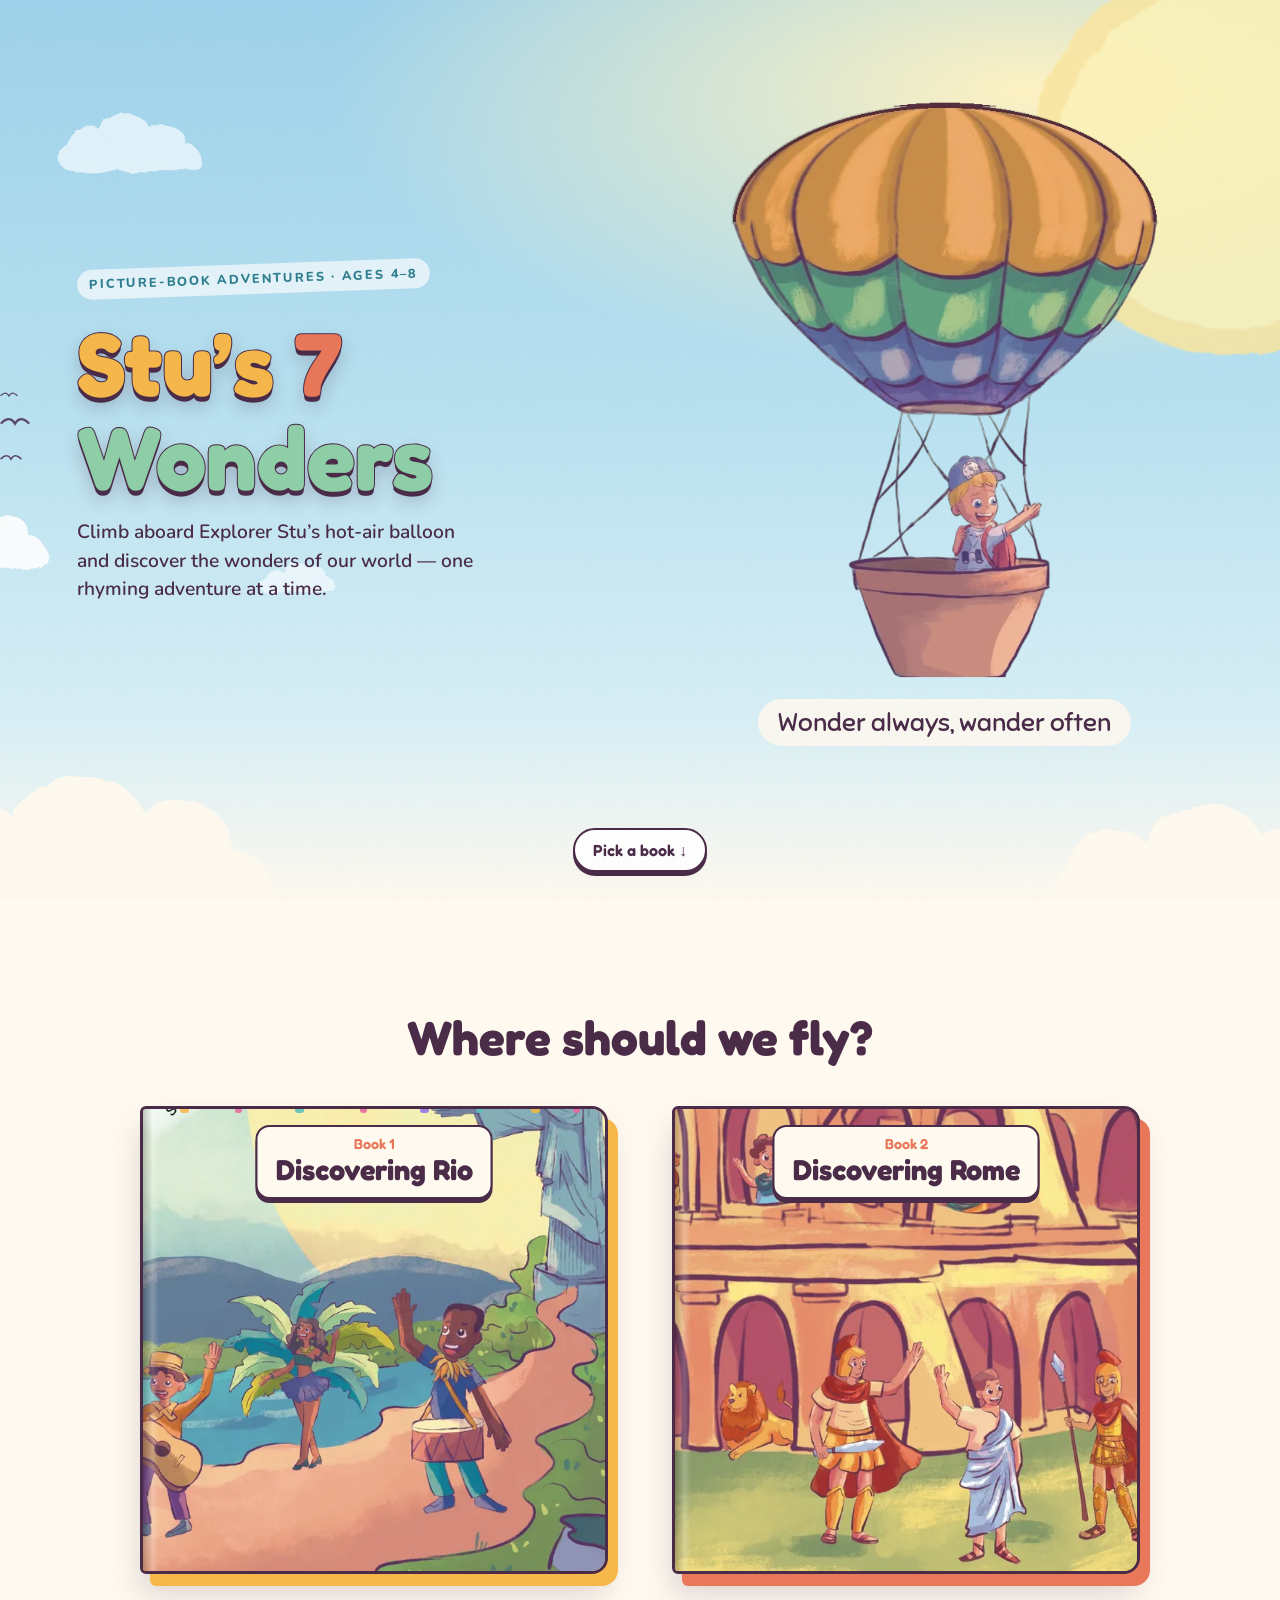
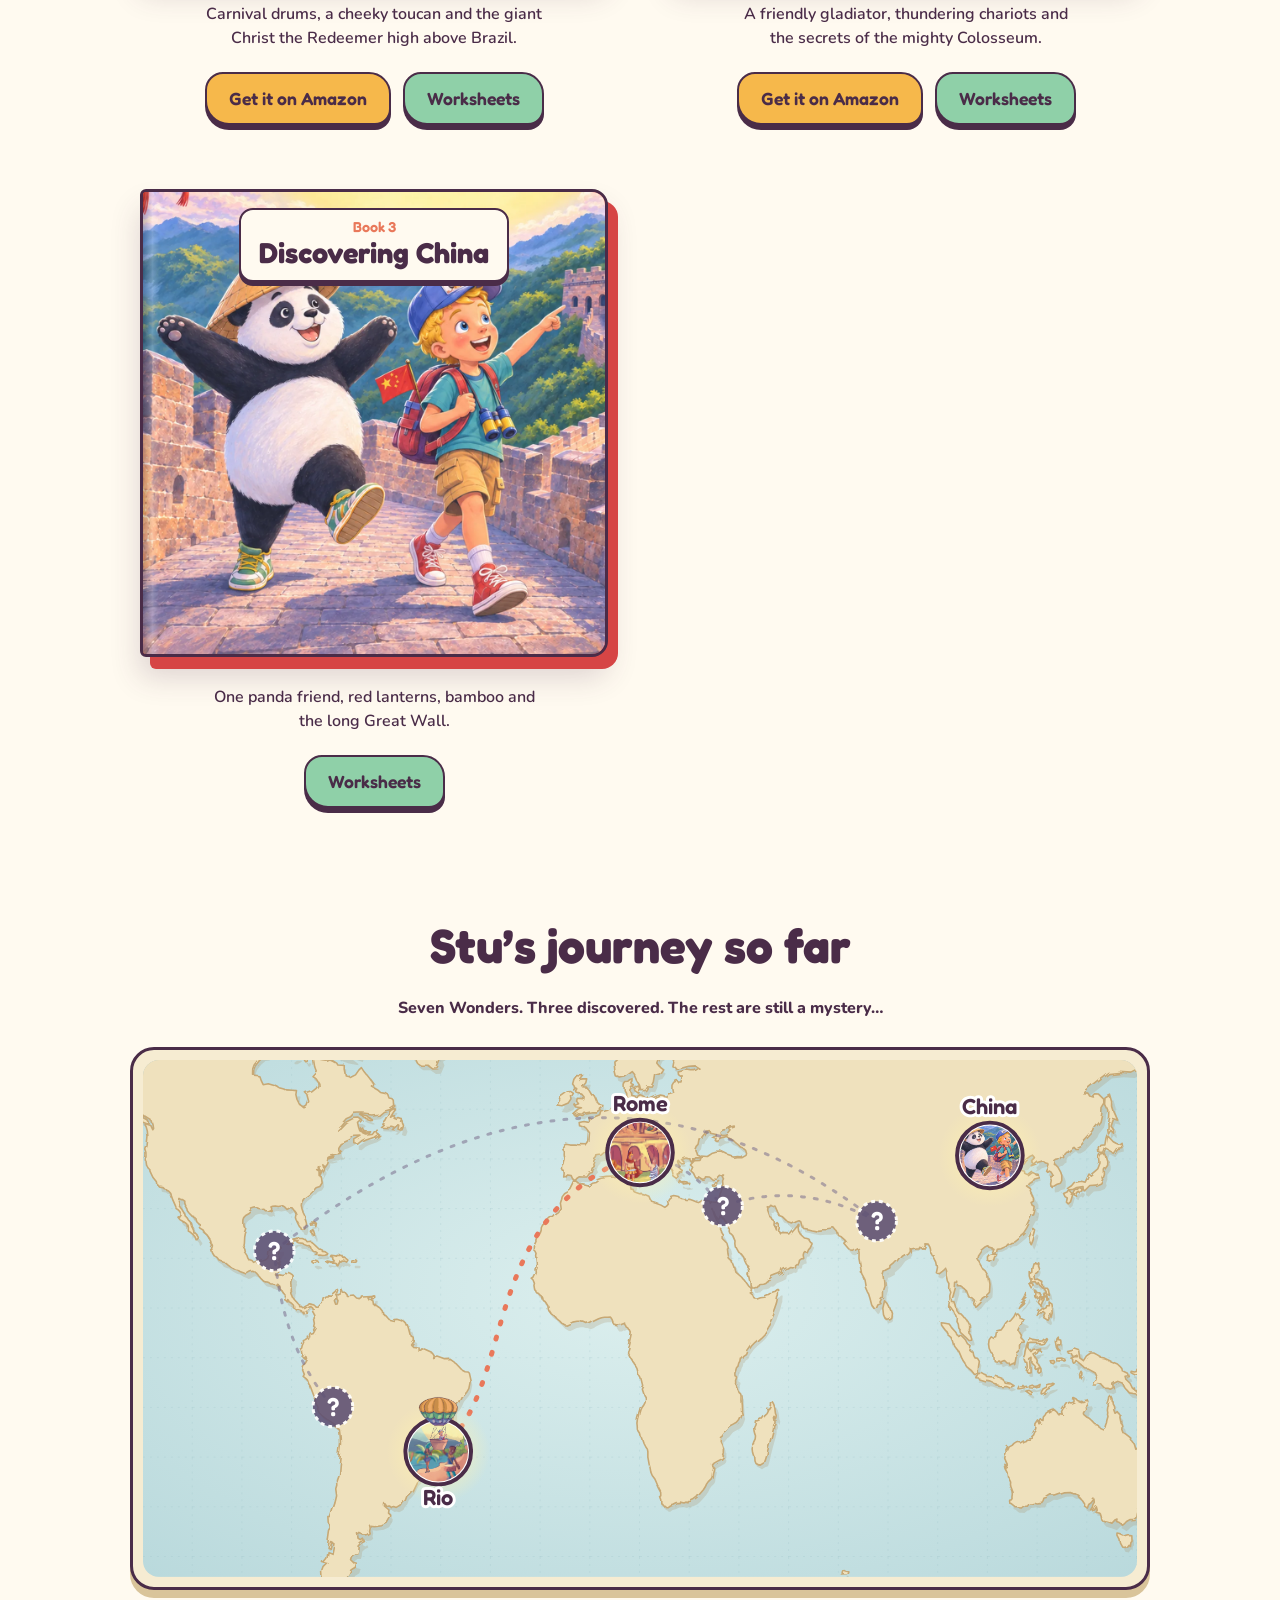
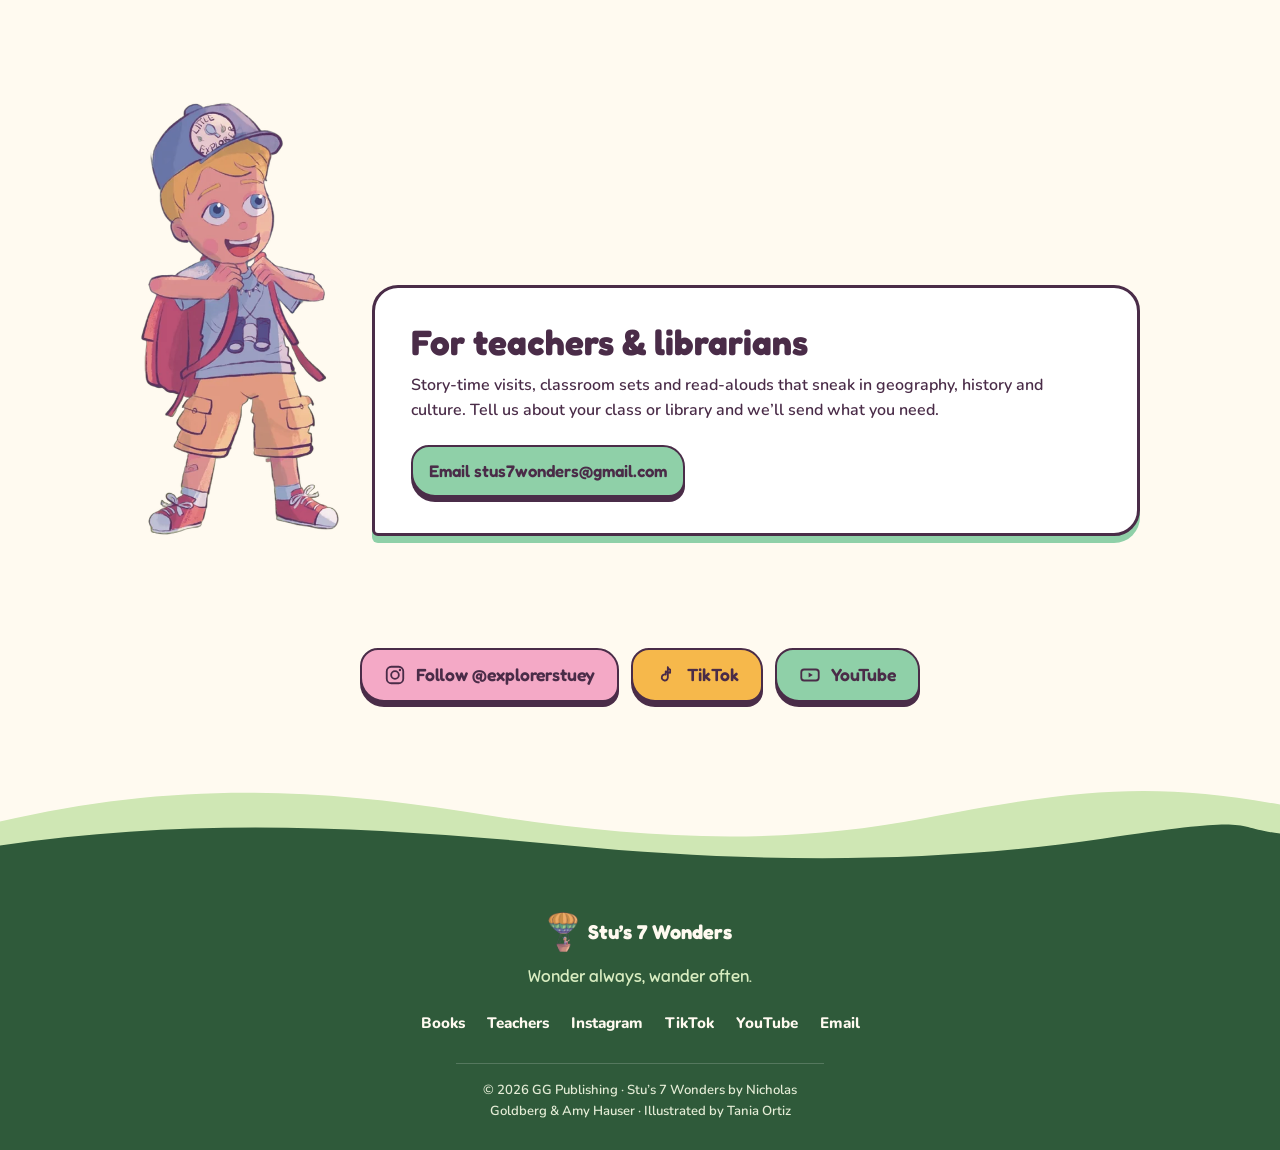
==== index.html @ 8ded0e40 "Repair the hero balloon's misregistered canopy ribs. The orange gores below a horizontal cut were sq" ====
<!doctype html>
<html lang="en">
<head>
<meta charset="utf-8">
<meta name="viewport" content="width=device-width,initial-scale=1,viewport-fit=cover">
<title>Stu’s 7 Wonders | Children’s Picture Books About the World’s Wonders (Ages 4–8)</title>
<meta name="description" content="Rhyming picture books about the Seven Wonders of the World for kids ages 4–8. Fly with Explorer Stu to Rio’s Christ the Redeemer, Rome’s Colosseum and China’s Great Wall. Great for read-alouds, classrooms and libraries.">
<link rel="canonical" href="https://clawnick1295.github.io/stus-7-wonders/">
<meta name="robots" content="index,follow,max-image-preview:large">
<meta name="author" content="Nicholas Goldberg">
<meta name="theme-color" content="#bfe3f2">
<meta property="og:type" content="website">
<meta property="og:site_name" content="Stu’s 7 Wonders">
<meta property="og:url" content="https://clawnick1295.github.io/stus-7-wonders/">
<meta property="og:title" content="Stu’s 7 Wonders — Picture books about the world’s wonders, ages 4–8">
<meta property="og:description" content="Fly with Explorer Stu to Rio, Rome and China in rhyming, painterly picture books for curious kids ages 4–8.">
<meta property="og:image" content="https://clawnick1295.github.io/stus-7-wonders/assets/og-image.jpg">
<meta property="og:image:width" content="1200"><meta property="og:image:height" content="630">
<meta property="og:image:alt" content="Explorer Stu in his hot-air balloon beside art from Discovering Rio, Discovering Rome and Discovering China">
<meta property="og:locale" content="en_US">
<meta name="twitter:card" content="summary_large_image">
<meta name="twitter:title" content="Stu’s 7 Wonders — Picture books about the world’s wonders">
<meta name="twitter:description" content="Rhyming picture-book adventures to the Seven Wonders for ages 4–8.">
<meta name="twitter:image" content="https://clawnick1295.github.io/stus-7-wonders/assets/og-image.jpg">
<meta name="twitter:image:alt" content="Explorer Stu in his hot-air balloon beside art from the Rio and Rome books">
<link rel="icon" href="favicon.ico" sizes="any">
<link rel="icon" type="image/png" sizes="32x32" href="favicon-32.png">
<link rel="apple-touch-icon" href="apple-touch-icon.png">
<link rel="manifest" href="site.webmanifest">
<link rel="preload" as="image" href="assets/balloon.png" fetchpriority="high">
<script type="application/ld+json">{"@context": "https://schema.org", "@graph": [{"@type": "WebSite", "@id": "https://clawnick1295.github.io/stus-7-wonders/#website", "url": "https://clawnick1295.github.io/stus-7-wonders/", "name": "Stu's 7 Wonders", "publisher": {"@id": "https://clawnick1295.github.io/stus-7-wonders/#gg-publishing"}, "inLanguage": "en"}, {"@type": "Person", "@id": "https://clawnick1295.github.io/stus-7-wonders/#nicholas-goldberg", "name": "Nicholas Goldberg", "url": "https://clawnick1295.github.io/stus-7-wonders/", "sameAs": ["https://www.instagram.com/explorerstuey/", "https://www.tiktok.com/@explorerstuey", "https://www.youtube.com/@explorerstuey"]}, {"@type": "Organization", "@id": "https://clawnick1295.github.io/stus-7-wonders/#gg-publishing", "name": "GG Publishing", "url": "https://clawnick1295.github.io/stus-7-wonders/", "logo": "https://clawnick1295.github.io/stus-7-wonders/icon-512.png", "email": "stus7wonders@gmail.com", "founder": {"@id": "https://clawnick1295.github.io/stus-7-wonders/#nicholas-goldberg"}, "sameAs": ["https://www.instagram.com/explorerstuey/", "https://www.tiktok.com/@explorerstuey", "https://www.youtube.com/@explorerstuey"]}, {"@type": "BookSeries", "@id": "https://clawnick1295.github.io/stus-7-wonders/#series", "name": "Stu's 7 Wonders", "author": {"@id": "https://clawnick1295.github.io/stus-7-wonders/#nicholas-goldberg"}}, {"@type": "Book", "@id": "https://clawnick1295.github.io/stus-7-wonders/#book-1", "name": "Stu's 7 Wonders: Discovering Rio", "isbn": "9798321642009", "identifier": [{"@type": "PropertyValue", "propertyID": "ASIN", "value": "B0CZY2JQ9W"}], "author": [{"@id": "https://clawnick1295.github.io/stus-7-wonders/#nicholas-goldberg"}, {"@type": "Person", "name": "Amy Hauser"}], "illustrator": {"@type": "Person", "name": "Tania Ortiz"}, "publisher": {"@id": "https://clawnick1295.github.io/stus-7-wonders/#gg-publishing"}, "bookFormat": "https://schema.org/Paperback", "numberOfPages": 30, "inLanguage": "en", "datePublished": "2024-04-03", "typicalAgeRange": "4-8", "genre": "Children's picture book", "isPartOf": {"@id": "https://clawnick1295.github.io/stus-7-wonders/#series"}, "position": 1, "about": "Christ the Redeemer, Rio de Janeiro, Brazil", "image": "https://clawnick1295.github.io/stus-7-wonders/assets/rio-art.webp", "description": "A rhyming picture book: Explorer Stu flies his hot-air balloon to Rio de Janeiro, joins Carnival and meets Christ the Redeemer with a friendly toucan.", "url": "https://www.amazon.com/dp/B0CZY2JQ9W", "offers": {"@type": "Offer", "url": "https://www.amazon.com/dp/B0CZY2JQ9W", "availability": "https://schema.org/InStock", "priceCurrency": "USD", "price": "11.99", "seller": {"@type": "Organization", "name": "Amazon.com"}}}, {"@type": "Book", "@id": "https://clawnick1295.github.io/stus-7-wonders/#book-2", "name": "Stu's 7 Wonders: Discovering Rome", "isbn": "9798313687445", "identifier": [{"@type": "PropertyValue", "propertyID": "ASIN", "value": "B0F18L943T"}], "author": [{"@id": "https://clawnick1295.github.io/stus-7-wonders/#nicholas-goldberg"}, {"@type": "Person", "name": "Amy Hauser"}], "illustrator": {"@type": "Person", "name": "Tania Ortiz"}, "publisher": {"@id": "https://clawnick1295.github.io/stus-7-wonders/#gg-publishing"}, "bookFormat": "https://schema.org/Paperback", "numberOfPages": 30, "inLanguage": "en", "datePublished": "2025-03-11", "typicalAgeRange": "4-8", "genre": "Children's picture book", "isPartOf": {"@id": "https://clawnick1295.github.io/stus-7-wonders/#series"}, "position": 2, "about": "The Colosseum, Rome, Italy", "image": "https://clawnick1295.github.io/stus-7-wonders/assets/rome-art.webp", "description": "A rhyming picture book: Explorer Stu lands in Rome, where a friendly gladiator shares the secrets of the Colosseum.", "url": "https://www.amazon.com/dp/B0F18L943T", "offers": {"@type": "Offer", "url": "https://www.amazon.com/dp/B0F18L943T", "availability": "https://schema.org/InStock", "priceCurrency": "USD", "price": "11.99", "seller": {"@type": "Organization", "name": "Amazon.com"}}}]}</script>
<link rel="preload" as="font" type="font/woff2" href="fonts/Fredoka.woff2" crossorigin>
<link rel="preload" as="font" type="font/woff2" href="fonts/Nunito.woff2" crossorigin>
<link rel="stylesheet" href="style.css">
<script>document.documentElement.classList.add("js")</script>
</head>
<body>
<svg width="0" height="0" style="position:absolute" aria-hidden="true">
  <filter id="paint"><feTurbulence type="fractalNoise" baseFrequency=".035" numOctaves="3" seed="4"/><feDisplacementMap in="SourceGraphic" scale="9"/></filter>
  <filter id="grain"><feTurbulence type="fractalNoise" baseFrequency=".9" numOctaves="2"/><feColorMatrix values="0 0 0 0 .3  0 0 0 0 .2  0 0 0 0 .3  0 0 0 .07 0"/></filter>
  <symbol id="cloud" viewBox="0 0 220 100"><path d="M30 80c-22 0-30-26-10-36 2-22 30-30 44-16 10-26 52-30 64-4 18-12 46-2 46 20 22 2 30 36 0 36z"/></symbol>
  <symbol id="bird" viewBox="0 0 40 20"><path d="M2 12C10 4 16 6 20 13 24 6 30 4 38 12" fill="none" stroke="currentColor" stroke-width="3" stroke-linecap="round"/></symbol>
</svg>

<header class="sky" id="top">
  <div class="sun" aria-hidden="true"></div>
  <div class="clouds far" data-depth=".15" aria-hidden="true">
    <svg class="c c1"><use href="#cloud"/></svg><svg class="c c2"><use href="#cloud"/></svg><svg class="c c3"><use href="#cloud"/></svg>
  </div>
  <div class="clouds mid" data-depth=".35" aria-hidden="true">
    <svg class="c c4"><use href="#cloud"/></svg><svg class="c c5"><use href="#cloud"/></svg>
  </div>
  <div class="birds" aria-hidden="true">
    <svg class="bird b1"><use href="#bird"/></svg><svg class="bird b2"><use href="#bird"/></svg><svg class="bird b3"><use href="#bird"/></svg>
  </div>

  <div class="hero-copy">
    <p class="kicker">Picture-book adventures · ages 4–8</p>
    <h1><span class="w">Stu’s</span> <span class="w">7</span> <span class="w">Wonders</span></h1>
    <p class="sub">Climb aboard Explorer Stu’s hot-air balloon and discover the wonders of our world — one rhyming adventure at a time.</p>
  </div>

  <div class="balloon-wrap" data-depth="-.25">
    <div class="balloon-drift">
      <div class="balloon" id="balloon">
        <img src="assets/balloon.png" width="569" height="761" fetchpriority="high" decoding="sync" alt="Explorer Stu waving from his hot-air balloon basket">
      </div>
    </div>
    <p class="motto">Wonder always, wander often</p>
  </div>

  <div class="clouds near" data-depth=".6" aria-hidden="true">
    <svg class="c c6"><use href="#cloud"/></svg><svg class="c c7"><use href="#cloud"/></svg>
  </div>
  <a class="scroll-cue" href="#books">Pick a book <span>↓</span></a>
</header>

<main>
  <section id="books" class="books">
    <h2 class="pop">Where should we fly?</h2>
    <div class="book-grid">
      <article class="book pop" style="--tint:#f6b84b">
        <div class="cover tilt">
          <img src="assets/rio-art.webp" width="900" height="650" loading="lazy" alt="Stu's friends dancing at Carnival beneath Christ the Redeemer in Rio">
          <div class="spine"></div>
          <h3 class="title-card"><small>Book 1</small><b>Discovering Rio</b></h3>
          <div class="confetti" aria-hidden="true"><i></i><i></i><i></i><i></i><i></i><i></i><i></i><i></i></div>
        </div>
        <p>Carnival drums, a cheeky toucan and the giant Christ the Redeemer high above Brazil.</p>
        <div class="btn-row"><a class="btn" aria-label="Get Discovering Rio on Amazon" href="https://www.amazon.com/dp/B0CZY2JQ9W" target="_blank" rel="noopener">Get it on Amazon</a><a class="btn alt" href="worksheets/rio/" aria-label="Free interactive Rio worksheets">Worksheets</a></div>
      </article>
      <article class="book pop" style="--tint:#e9785a">
        <div class="cover tilt">
          <img src="assets/rome-art.webp" width="900" height="675" loading="lazy" alt="Gladiators and Stu at the Colosseum in Rome">
          <div class="spine"></div>
          <h3 class="title-card"><small>Book 2</small><b>Discovering Rome</b></h3>
        </div>
        <p>A friendly gladiator, thundering chariots and the secrets of the mighty Colosseum.</p>
        <div class="btn-row"><a class="btn" aria-label="Get Discovering Rome on Amazon" href="https://www.amazon.com/dp/B0F18L943T" target="_blank" rel="noopener">Get it on Amazon</a><a class="btn alt" href="worksheets/rome/" aria-label="Free interactive Rome worksheets">Worksheets</a></div>
      </article>
    
      <article class="book pop" style="--tint:#d64545">
        <div class="cover tilt">
          <img class="china-face" src="assets/china-cover.webp" width="900" height="900" alt="Stu and one panda on the Great Wall of China">
          <div class="spine"></div>
          <h3 class="title-card"><small>Book 3</small><b>Discovering China</b></h3>
        </div>
        <p>One panda friend, red lanterns, bamboo and the long Great Wall.</p>
        <div class="btn-row"><a class="btn alt" href="worksheets/china/" aria-label="Free interactive China worksheets">Worksheets</a></div>
      </article>
</div>
  </section>

  <section class="journey" id="journey">
    <h2 class="pop">Stu’s journey so far</h2>
    <p class="lede pop">Seven Wonders. Three discovered. The rest are still a mystery…</p>
    <div class="map pop">
      <svg viewBox="0 0 1000 520" id="mapsvg" role="img" aria-label="World map: Rio, Rome and China, the Great Wall in northern China, with more Wonders still to come">
        <defs>
          <radialGradient id="glow"><stop offset="0" stop-color="#fff2b0"/><stop offset="1" stop-color="#fff2b0" stop-opacity="0"/></radialGradient>
          <radialGradient id="sea" cx="50%" cy="45%" r="75%"><stop offset="0" stop-color="#dcefee"/><stop offset="1" stop-color="#b9d9dc"/></radialGradient>
          <clipPath id="pinclip"><circle r="30"/></clipPath>
          <pattern id="grat" width="50" height="50" patternUnits="userSpaceOnUse"><path d="M50 0V50M0 50H50" fill="none" stroke="#9cc3c6" stroke-width=".8" stroke-dasharray="2 5"/></pattern>
        </defs>
        <rect width="1000" height="520" fill="url(#sea)"/><rect width="1000" height="520" fill="url(#grat)" opacity=".7"/>
        <path class="land-shadow" d="M237.9 659.5L236.9 661.8L235.8 663.9L228.2 663.3L220.0 663.6L215.5 662.0L215.5 661.8L213.5 660.5L221.7 660.7L229.5 661.1L232.2 659.2L234.1 657.6L237.9 659.5ZM-124.4 657.0L-131.4 657.6L-136.1 655.9L-138.3 654.3L-138.4 654.0L-140.8 652.8L-140.8 652.8L-138.6 651.0L-131.8 651.8L-128.2 653.2L-125.4 654.9L-124.4 657.0ZM290.3 650.2L294.8 652.2L296.4 655.0L296.8 657.0L297.0 659.4L291.3 660.9L285.4 662.0L278.6 663.1L271.0 664.0L262.4 663.8L257.6 662.2L258.2 660.3L266.0 659.0L269.1 657.5L271.4 655.5L273.0 653.8L275.2 652.1L277.6 650.2L277.6 650.2L279.4 650.2L284.9 649.2L290.3 650.2ZM13.8 629.1L18.5 629.8L22.8 629.0L20.8 630.7L17.3 631.8L12.3 631.5L8.6 629.8L8.6 629.8L9.4 628.3L13.8 629.1ZM-2.0 629.0L3.5 630.8L1.4 630.7L-3.3 630.2L-8.3 628.9L-8.3 628.9L-5.7 627.9L-2.0 629.0ZM94.6 621.8L98.6 622.5L102.6 621.9L104.7 624.6L101.9 624.2L97.5 624.4L93.0 624.2L88.1 624.5L84.4 623.6L82.4 621.7L82.4 621.7L84.7 620.8L89.3 621.5L94.6 621.8ZM205.6 617.3L206.1 619.4L205.4 621.2L204.4 622.9L200.1 623.6L196.1 624.5L191.3 624.4L193.1 622.6L188.8 623.2L184.8 623.8L182.0 622.5L181.8 620.6L185.8 618.8L185.8 618.8L188.3 618.2L192.5 618.4L193.5 616.0L193.7 614.3L193.7 610.6L195.7 608.4L199.1 607.7L201.0 609.4L201.9 611.1L203.4 613.2L204.6 615.2L205.6 617.3ZM241.4 585.7L239.8 586.7L237.1 586.0L234.1 586.4L231.6 587.5L229.0 588.7L227.2 590.1L226.7 591.9L226.9 593.6L228.7 595.2L226.2 596.3L222.7 596.6L220.7 598.2L218.6 599.6L216.3 601.6L215.8 603.4L217.0 605.3L219.0 606.7L222.0 607.8L224.7 609.3L226.2 611.1L227.0 612.8L228.1 614.6L229.8 616.2L230.9 617.9L231.4 622.2L232.4 623.9L232.7 625.7L233.9 627.6L233.4 630.0L231.4 631.9L229.2 633.5L224.4 634.1L222.7 635.7L220.5 637.3L215.1 639.0L210.2 639.7L205.6 640.7L200.7 641.7L197.8 643.7L192.0 643.8L185.6 643.7L179.8 644.0L173.7 644.0L174.8 645.8L180.4 646.7L184.4 647.9L186.7 649.6L182.6 651.0L176.4 650.6L171.2 651.8L171.0 653.7L170.8 655.5L175.1 657.0L175.9 658.8L180.5 660.5L188.2 661.2L194.8 662.5L200.0 663.9L206.6 665.4L215.6 666.1L224.5 667.4L230.7 668.8L237.5 670.3L241.0 672.5L242.8 674.2L247.2 672.6L253.2 671.2L259.6 669.8L267.1 668.6L273.6 667.3L282.6 667.2L291.5 667.9L298.9 669.0L301.2 667.0L306.3 665.6L315.5 665.5L322.7 664.5L329.5 663.5L337.1 662.9L345.1 662.0L350.7 660.9L348.2 659.2L346.6 657.6L346.6 655.9L339.5 656.0L332.1 656.8L324.9 656.8L323.9 655.0L324.4 651.6L326.1 650.6L331.3 649.5L337.4 648.4L341.8 647.0L346.2 645.7L349.5 643.8L354.5 643.0L359.4 642.4L361.9 642.0L367.5 641.8L372.9 641.2L377.4 640.3L381.8 639.2L385.8 638.1L390.8 636.7L394.0 635.1L397.4 633.7L398.5 631.9L394.7 630.8L396.0 628.9L398.4 627.5L402.1 626.6L406.1 625.5L409.8 624.0L412.7 622.2L414.5 620.0L417.1 618.7L421.5 619.0L423.2 620.6L427.6 620.7L427.7 619.0L429.6 617.2L433.5 617.6L434.4 619.4L438.8 619.6L443.5 618.8L448.0 618.3L452.1 618.6L453.7 620.5L457.7 618.9L461.4 618.1L465.5 617.5L469.6 616.8L473.3 615.7L477.4 615.0L480.5 614.0L482.7 612.4L485.4 613.5L489.2 612.9L491.8 615.1L493.9 616.7L498.0 615.8L499.7 614.0L503.4 612.7L508.1 613.0L509.6 614.7L512.5 613.0L516.5 612.5L520.7 612.3L524.6 612.4L528.6 612.9L532.6 613.2L534.3 614.7L536.6 616.1L540.6 615.3L544.9 615.1L549.0 615.1L553.1 615.0L556.7 614.4L560.5 613.8L563.8 612.5L567.2 611.7L570.9 611.3L573.7 610.0L575.6 607.5L577.7 605.9L581.5 606.6L582.9 608.3L586.0 609.4L589.8 609.0L592.4 610.6L595.1 611.8L598.8 610.7L600.1 608.7L603.4 607.9L607.1 606.4L610.7 605.7L615.0 604.8L617.8 603.8L620.8 602.7L623.6 601.7L627.1 602.3L630.3 600.6L632.7 599.4L636.1 599.4L639.1 598.4L639.8 596.7L642.9 595.4L645.9 594.5L649.5 593.8L652.8 593.4L656.1 593.7L659.5 594.2L662.4 595.4L662.7 597.4L666.0 599.0L668.2 600.3L672.5 600.8L674.9 602.1L677.9 603.4L681.4 603.6L684.3 602.7L687.5 600.8L690.9 601.8L694.4 602.4L697.9 602.9L701.4 603.3L705.1 603.3L708.0 608.1L707.9 609.3L707.5 611.4L704.0 612.5L701.1 614.3L701.6 616.1L705.7 616.0L705.2 617.8L703.3 619.6L701.6 621.5L704.4 622.9L708.6 623.4L712.8 622.6L714.8 620.7L716.0 619.0L718.0 617.5L720.3 616.2L721.2 614.5L723.1 612.3L725.4 611.8L729.6 611.6L733.2 611.1L736.9 610.4L738.7 608.5L739.7 606.8L742.2 605.1L745.8 603.9L748.9 603.0L750.9 601.4L752.9 600.6L755.6 599.9L759.2 600.4L762.5 599.9L766.0 599.4L770.0 599.6L772.6 598.4L774.5 595.3L775.8 596.5L777.6 598.7L780.6 599.6L784.1 600.0L787.6 599.4L791.3 599.8L794.7 599.9L797.0 599.4L800.1 599.7L802.8 600.7L806.1 600.1L810.0 600.1L813.4 599.4L817.2 600.1L819.6 598.5L821.4 597.0L823.9 595.7L828.5 592.3L830.8 592.9L833.6 594.2L836.0 595.8L840.7 598.6L844.2 598.7L847.6 598.7L851.5 598.2L855.4 597.5L858.4 596.3L860.9 594.9L864.9 594.7L867.7 593.7L870.5 594.6L872.4 596.1L874.9 597.5L878.9 597.4L881.4 598.5L885.7 599.7L890.3 600.2L894.1 599.8L896.9 598.4L899.3 596.9L902.6 596.5L905.9 597.2L909.7 597.6L913.1 596.9L916.4 596.9L919.6 597.4L922.9 597.8L926.2 597.0L930.1 596.3L933.8 596.1L937.9 596.1L941.3 595.6L944.6 595.3L945.6 593.0L945.7 591.1L948.0 592.3L948.6 594.4L949.8 596.4L951.3 597.9L954.4 598.7L958.5 598.4L963.3 598.4L966.6 598.1L971.4 598.1L974.8 598.0L979.5 598.2L983.6 598.5L986.2 600.0L985.5 601.7L987.8 603.1L991.7 604.2L995.8 605.4L1000.5 606.2L1005.4 606.9L1009.1 607.6L1013.2 607.7L1015.6 606.2L1018.8 607.5L1021.6 608.9L1024.8 610.0L1029.2 610.5L1033.4 611.0L1035.2 612.8L1039.3 613.9L1042.1 615.5L1046.1 616.3L1050.3 616.2L1054.3 616.5L1058.6 616.4L1062.9 616.7L1067.0 617.4L1070.8 618.5L1074.6 619.4L1077.1 620.7L1076.7 622.6L1074.8 624.2L1073.1 626.3L1071.8 627.9L1070.1 629.8L1065.4 630.6L1063.2 632.2L1058.5 633.2L1056.9 635.0L1054.4 636.7L1051.8 638.2L1050.3 640.1L1049.3 641.8L1049.0 643.9L1049.1 645.7L1051.1 647.5L1051.9 649.2L1053.6 650.8L1060.4 651.5L1061.8 653.5L1055.3 654.2L1049.7 655.2L1042.8 655.4L1039.7 658.0L1039.1 660.2L1037.5 661.9L1035.6 663.7L1040.4 665.2L1042.3 667.1L1045.4 668.9L1049.8 670.4L1054.9 671.9L1060.4 673.3L1068.7 674.8L1070.6 677.0L1081.0 678.0L1081.7 678.4L1084.5 679.8L1094.5 678.6L1102.8 680.1L1109.1 681.2L1109.1 705.7L-200.0 705.7L-200.0 681.2L-199.8 681.2L-196.6 678.5L-190.0 680.0L-189.6 679.8L-188.6 679.4L-187.4 678.9L-186.3 678.5L-185.8 678.3L-185.2 678.3L-184.8 678.4L-179.6 680.3L-175.0 678.4L-174.1 678.1L-163.5 677.3L-160.0 678.4L-158.3 679.0L-152.8 680.5L-142.5 681.7L-134.3 683.1L-120.3 684.2L-109.8 683.0L-94.3 683.9L-85.6 685.3L-76.0 684.0L-65.8 682.7L-65.1 680.5L-79.4 680.3L-91.1 679.2L-94.2 677.4L-103.9 676.4L-103.3 674.3L-102.0 672.4L-100.6 670.7L-101.3 668.8L-107.4 667.5L-110.1 665.9L-115.8 664.4L-106.9 664.7L-98.5 663.9L-93.3 665.5L-86.8 664.1L-80.8 662.4L-77.9 660.9L-79.2 658.9L-83.9 657.7L-89.2 656.3L-96.7 656.0L-103.2 655.4L-110.3 654.9L-112.6 653.2L-117.3 651.8L-120.2 650.1L-121.3 644.8L-119.5 645.3L-116.3 646.8L-110.3 646.3L-104.5 645.7L-101.5 647.7L-95.8 647.2L-90.9 646.2L-86.4 644.9L-82.2 643.4L-76.7 642.9L-76.9 641.2L-78.2 639.5L-77.1 637.8L-72.4 637.0L-70.3 638.6L-64.7 637.7L-60.5 636.5L-55.3 636.4L-50.4 635.9L-45.5 634.8L-41.6 633.8L-37.1 632.8L-34.3 633.1L-31.8 633.5L-26.4 632.8L-21.5 633.7L-16.6 633.6L-11.8 632.9L-6.9 633.4L-1.5 633.8L3.6 633.7L8.9 633.7L14.3 633.8L19.3 633.7L23.0 632.3L27.4 631.6L31.9 632.6L36.3 631.7L40.2 630.1L42.6 631.6L43.8 633.2L46.2 634.7L50.0 633.4L54.3 635.1L59.2 635.7L63.4 636.9L68.5 636.7L73.2 635.8L78.7 636.0L83.6 636.7L88.6 637.5L90.5 635.5L88.1 633.9L86.4 632.3L81.7 631.9L79.6 630.2L78.8 628.5L77.5 625.0L80.3 625.6L85.1 625.9L89.8 625.6L94.0 626.4L97.7 627.7L99.3 629.4L104.2 629.6L108.9 629.0L113.9 628.1L118.4 627.6L122.1 628.6L127.0 628.3L130.1 624.7L133.0 626.8L137.2 627.6L141.8 627.2L144.8 629.0L149.5 629.2L153.9 629.7L158.3 630.7L161.1 629.0L162.6 627.4L166.2 629.2L171.2 628.7L174.9 629.7L177.4 631.3L182.2 630.8L186.0 629.8L189.7 628.6L194.1 628.0L199.2 627.5L203.9 626.8L207.4 625.8L209.6 624.4L210.4 622.4L210.0 620.5L208.9 618.6L207.6 616.8L206.4 615.0L205.5 613.4L205.3 611.5L205.6 609.7L207.4 608.0L208.8 606.1L209.4 604.3L208.6 602.3L208.2 600.4L210.0 598.4L212.0 597.0L214.3 595.3L216.8 593.8L219.8 592.4L221.2 590.4L223.2 589.2L225.4 588.0L228.9 587.7L231.2 586.3L233.8 585.3L236.8 584.8L239.4 583.6L241.5 582.2L244.3 581.6L246.5 582.8L245.1 584.3L241.4 585.7ZM208.2 537.9L212.9 540.7L218.0 541.8L216.4 544.1L212.9 544.4L211.1 542.7L209.9 544.6L206.7 546.1L202.8 545.5L200.2 544.1L196.3 543.5L191.8 540.9L188.1 538.4L183.0 533.2L186.0 534.1L191.1 537.3L196.0 538.9L197.8 536.8L199.0 533.6L202.4 531.7L205.0 532.2L205.0 532.2L206.4 534.4L208.2 537.9ZM241.6 525.1L244.5 527.2L243.5 528.8L238.5 530.2L236.9 528.6L233.8 530.7L232.0 528.6L236.4 525.8L239.5 527.0L241.6 525.1ZM710.1 518.7L704.5 519.0L704.4 516.5L705.0 514.6L705.2 513.6L707.6 515.1L711.0 515.7L711.1 516.5L710.1 518.7ZM983.3 477.3L986.8 478.9L988.8 478.2L991.6 477.3L993.8 477.6L994.0 483.1L992.8 484.7L992.4 488.5L991.1 487.2L988.6 490.4L987.9 490.2L985.6 490.1L983.4 486.1L982.9 483.0L980.8 479.0L980.9 476.8L983.3 477.3ZM1083.7 477.8L1084.5 479.8L1087.1 477.9L1088.2 479.8L1088.2 481.8L1086.8 483.9L1084.4 487.4L1082.6 489.2L1083.9 491.5L1081.1 491.5L1078.0 493.3L1077.0 496.3L1075.0 501.0L1072.1 503.1L1070.3 504.4L1067.0 504.3L1064.6 502.8L1060.6 502.4L1060.0 500.7L1062.0 497.3L1066.6 492.7L1068.9 491.8L1071.5 490.1L1074.6 487.6L1076.8 485.2L1078.4 481.8L1079.8 480.6L1080.4 478.0L1082.9 475.9L1083.7 477.8ZM1089.5 455.7L1092.1 460.6L1092.2 457.4L1093.9 458.7L1094.4 462.2L1097.3 463.7L1099.8 464.1L1101.9 462.3L1103.7 462.9L1102.8 467.0L1101.7 469.7L1098.9 469.6L1098.0 471.0L1098.3 473.0L1097.8 473.9L1096.4 476.4L1094.6 479.6L1091.8 481.4L1091.2 480.2L1089.6 479.5L1091.7 475.7L1090.5 473.1L1086.6 471.3L1086.7 469.6L1089.4 468.0L1090.0 464.4L1089.8 461.4L1088.3 458.3L1088.4 457.5L1086.7 455.6L1083.8 451.5L1082.3 448.2L1083.7 447.8L1085.6 450.4L1088.5 451.6L1089.5 455.7ZM1062.3 390.7L1060.9 391.9L1058.9 390.6L1056.3 388.5L1053.9 386.1L1051.5 382.8L1051.0 381.2L1052.6 381.3L1054.6 382.8L1056.2 384.4L1057.4 385.7L1060.4 388.6L1062.3 390.7ZM1103.2 368.4L1104.4 369.7L1103.8 372.1L1101.6 372.8L1099.6 372.2L1099.2 370.2L1100.6 368.6L1102.3 369.1L1103.2 368.4ZM1106.8 365.9L1104.5 366.8L1104.0 365.1L1105.8 364.2L1107.0 363.9L1109.1 362.5L1109.1 364.7L1106.8 365.9ZM-199.7 364.5L-200.0 364.7L-200.0 362.5L-199.2 362.2L-199.7 364.5ZM1064.9 364.3L1063.7 364.9L1062.5 362.9L1062.6 361.6L1064.9 364.3ZM1062.2 357.2L1062.8 360.9L1061.8 360.4L1061.1 360.6L1060.5 359.3L1060.5 355.8L1062.2 357.2ZM636.6 350.8L637.2 356.4L638.1 358.6L637.7 360.8L637.1 362.1L635.9 359.4L635.2 360.8L635.9 364.2L635.5 366.2L634.5 367.3L634.3 371.2L632.9 376.6L631.1 383.0L628.8 391.8L627.4 398.3L625.8 403.7L622.8 404.8L619.7 406.7L617.6 405.5L614.7 403.9L613.7 401.4L613.4 397.3L612.2 393.6L611.8 390.3L612.5 386.9L614.2 386.1L614.2 384.6L615.9 381.1L616.2 378.1L615.4 375.9L614.7 373.0L614.4 368.7L615.7 366.1L616.2 363.1L618.0 363.0L620.0 362.0L621.4 361.2L623.0 361.1L625.0 358.5L628.0 355.6L629.1 353.3L628.6 351.3L630.2 351.9L632.2 348.6L632.2 345.8L633.4 343.8L634.7 345.8L635.7 347.7L636.6 350.8ZM976.6 351.8L977.9 355.4L980.2 353.7L981.4 355.6L983.2 357.4L982.8 359.5L983.6 363.5L984.1 365.8L985.1 366.4L986.0 370.3L985.7 372.7L986.9 375.9L990.8 378.3L993.4 380.5L995.8 382.5L995.3 383.7L997.4 386.6L998.8 391.6L1000.3 390.6L1001.8 392.6L1002.6 391.9L1003.3 396.8L1005.9 399.6L1007.5 401.4L1010.4 405.2L1011.4 408.9L1011.5 411.5L1011.2 414.4L1013.0 418.4L1012.8 422.5L1012.1 424.6L1011.2 428.8L1011.2 431.4L1010.5 434.8L1008.9 439.0L1006.2 441.3L1004.9 444.9L1003.7 447.2L1002.6 451.2L1001.2 453.5L1000.3 457.0L999.8 460.1L1000.0 461.6L997.9 463.2L993.8 463.4L990.5 465.3L988.8 467.1L986.6 469.1L983.6 467.0L981.4 466.2L981.9 463.8L979.9 464.7L976.8 468.0L973.6 466.8L971.6 466.1L969.5 465.7L966.0 464.4L963.6 461.5L962.9 458.0L962.1 455.6L960.3 453.8L956.8 453.2L958.0 450.9L957.1 447.5L955.3 450.7L952.1 451.6L954.0 449.0L954.6 446.3L956.0 444.0L955.7 440.6L952.7 444.6L950.4 446.2L949.1 449.8L946.2 447.9L946.3 445.5L944.0 442.1L942.1 440.4L942.8 439.3L938.1 436.5L935.6 436.3L932.1 434.1L925.6 434.5L920.9 436.2L916.7 437.7L913.3 437.4L909.4 439.8L906.3 440.9L905.6 443.3L904.2 445.2L901.1 445.3L898.8 445.7L895.6 444.9L893.0 445.4L890.5 445.6L888.4 448.1L887.3 447.9L885.5 449.2L883.7 450.7L881.1 450.5L878.6 450.5L874.8 447.5L872.8 446.6L872.9 444.0L874.7 443.3L875.3 442.3L875.2 440.6L875.6 437.4L875.2 434.6L873.3 429.9L872.7 427.3L872.9 424.6L871.4 421.6L871.3 420.3L869.7 418.4L869.3 414.8L867.2 411.1L866.7 409.1L868.3 411.1L867.1 406.8L868.9 408.2L869.9 410.0L869.9 407.6L868.1 403.9L867.7 402.5L866.9 401.1L867.3 398.4L868.0 397.2L868.5 394.9L868.1 392.2L869.6 388.9L869.9 392.4L871.4 389.2L874.4 387.7L876.2 385.7L879.0 384.0L880.6 383.6L881.6 384.2L884.5 382.5L886.7 381.9L887.2 380.9L888.2 380.5L890.2 380.6L894.0 379.2L896.0 377.2L896.9 374.7L899.1 372.3L899.2 370.5L899.3 368.0L901.9 364.0L903.4 368.0L904.9 367.1L903.6 364.9L904.8 362.7L906.4 363.7L906.8 360.1L908.8 357.8L909.7 356.0L911.5 355.2L911.6 353.9L913.2 354.5L913.2 353.3L914.8 352.6L916.6 352.0L919.3 354.1L921.3 356.9L923.6 356.9L925.9 357.4L925.1 354.8L926.9 351.1L928.5 349.9L927.9 348.7L929.5 346.1L931.7 344.4L933.6 345.0L936.6 344.1L936.6 341.7L933.9 340.2L935.8 339.5L938.3 340.7L940.2 342.6L943.2 343.8L944.3 343.3L946.5 344.7L948.7 343.4L950.0 343.8L950.9 342.9L952.6 345.2L951.6 347.7L950.2 349.6L949.0 349.7L949.4 351.6L948.3 353.9L947.0 356.2L947.3 357.5L950.2 360.1L953.0 361.5L954.8 363.1L957.5 365.9L958.5 365.9L960.4 367.1L960.9 368.5L964.4 370.1L966.8 368.5L967.5 366.0L968.3 363.9L968.7 361.4L969.8 357.7L969.3 355.5L969.6 354.1L969.2 351.5L969.6 348.0L970.3 347.0L969.8 345.5L970.6 343.0L971.3 340.5L971.4 339.1L972.8 337.4L973.8 339.7L974.1 342.6L975.0 343.1L975.1 345.1L976.4 347.4L976.7 350.1L976.6 351.8ZM1044.1 336.5L1045.1 338.1L1042.5 338.1L1041.2 335.2L1043.3 336.4L1044.1 336.5ZM893.5 335.4L892.0 335.5L887.2 332.2L890.5 331.3L892.5 332.7L893.7 334.1L893.5 335.4ZM1039.5 333.7L1038.0 333.8L1035.8 333.3L1035.1 332.6L1035.3 330.8L1037.7 331.5L1038.9 332.5L1039.5 333.7ZM1042.5 332.4L1041.9 333.3L1039.2 329.3L1038.5 326.5L1039.7 326.5L1041.0 330.2L1042.5 332.4ZM907.0 334.9L903.9 336.0L903.5 335.4L903.8 333.8L905.4 331.0L909.0 329.1L909.4 328.0L912.5 327.0L915.1 326.8L916.2 326.3L917.6 326.8L916.2 328.1L912.5 330.1L909.4 331.5L907.0 334.9ZM883.3 325.4L884.6 326.7L886.8 326.3L887.7 328.3L883.5 329.2L881.0 329.8L879.1 329.8L880.3 327.1L882.3 327.1L883.3 325.4ZM901.5 325.4L900.9 328.0L895.5 329.3L890.6 328.8L890.6 327.1L893.5 326.1L895.8 327.5L898.2 327.1L901.5 325.4ZM1035.9 326.6L1036.1 327.5L1033.2 325.5L1031.2 323.9L1029.9 322.3L1030.4 321.8L1032.1 323.0L1035.1 325.1L1035.9 326.6ZM1027.4 322.0L1026.7 322.2L1025.1 321.2L1023.6 319.3L1023.8 318.5L1026.0 320.5L1027.4 322.0ZM849.5 319.3L856.5 319.8L857.3 317.9L864.1 320.1L865.4 323.1L870.8 324.0L875.3 326.7L871.1 328.5L867.1 326.6L863.9 326.7L860.1 326.4L856.7 325.6L852.5 323.8L849.8 323.3L848.3 323.9L841.7 322.0L841.0 320.0L837.7 319.7L840.2 315.2L844.6 315.5L847.5 317.3L849.0 317.7L849.5 319.3ZM944.5 316.7L942.6 319.9L942.2 316.4L942.9 314.7L943.6 313.1L944.5 314.5L944.5 316.7ZM1021.4 319.5L1020.4 320.0L1018.8 318.2L1017.2 315.3L1016.4 311.7L1016.9 311.3L1017.3 312.6L1018.4 313.7L1020.2 316.6L1021.9 318.2L1021.4 319.5ZM1007.2 313.3L1005.3 313.7L1004.7 315.0L1002.7 316.1L1000.9 317.2L998.9 317.2L996.0 315.8L993.9 314.5L994.2 313.1L997.4 313.8L999.4 313.4L1000.0 311.2L1000.5 311.1L1000.9 313.5L1002.9 313.2L1004.0 311.6L1006.0 309.9L1005.6 307.2L1007.8 307.1L1008.5 307.9L1008.4 310.5L1007.2 313.3ZM917.3 303.9L915.9 305.5L913.4 304.6L912.7 302.6L916.4 302.4L917.3 303.9ZM929.0 302.2L930.3 305.8L927.2 303.9L924.2 303.5L922.1 303.8L919.6 303.6L920.5 301.1L925.0 300.9L929.0 302.2ZM1011.4 308.7L1010.3 310.0L1009.6 307.2L1008.7 305.5L1007.1 303.9L1005.0 302.0L1002.4 300.6L1003.4 299.5L1005.4 300.8L1006.6 301.8L1008.1 302.9L1009.6 304.8L1011.0 306.3L1011.4 308.7ZM942.3 293.2L943.4 300.7L947.1 303.5L950.2 298.6L954.3 295.8L957.6 295.8L960.7 297.4L963.4 299.0L967.3 299.9L973.6 303.1L980.3 305.8L982.8 308.2L984.8 310.5L985.4 313.2L991.4 316.1L992.3 318.6L989.0 319.1L989.8 322.2L993.0 325.2L995.4 330.1L997.5 330.0L997.3 332.0L1000.1 332.8L999.1 333.7L1002.9 335.6L1002.5 337.0L1000.1 337.3L999.2 336.1L996.1 335.6L992.4 334.9L989.6 331.9L987.5 329.4L985.6 325.3L980.9 323.3L977.8 324.6L975.6 326.1L976.1 329.6L973.2 331.2L971.2 330.4L967.4 330.2L964.2 326.4L960.5 325.4L959.6 326.8L955.0 326.9L956.5 323.1L958.8 321.8L957.8 316.8L956.1 312.9L949.1 309.0L946.1 308.6L940.6 304.3L939.5 306.5L938.1 307.0L937.3 305.3L937.3 303.2L934.5 301.0L938.4 299.3L941.0 299.4L940.7 298.1L935.4 298.1L933.9 295.4L930.7 294.5L929.2 292.2L934.1 291.1L935.9 289.6L941.8 291.5L942.3 293.2ZM910.0 281.3L907.0 285.9L904.3 286.8L900.8 285.9L894.8 286.1L891.6 286.8L891.1 290.3L894.3 294.4L896.3 292.3L903.1 290.7L902.8 292.9L901.2 292.2L899.6 294.9L896.4 296.7L899.8 302.6L899.2 304.2L902.4 309.6L902.4 312.7L900.5 314.0L899.0 312.4L900.8 308.6L897.2 310.4L896.3 309.1L896.8 307.3L894.2 304.6L894.4 300.1L892.0 301.5L892.3 306.9L892.5 313.5L890.2 314.2L888.6 312.8L889.6 308.6L889.1 304.1L887.6 304.0L886.4 300.9L887.9 297.8L888.4 294.1L890.3 287.1L891.0 285.2L894.1 281.8L897.0 283.1L901.6 283.8L905.7 283.6L909.3 280.2L910.0 281.3ZM922.5 282.6L922.3 286.7L920.4 286.2L919.9 289.0L921.4 291.5L920.4 292.0L918.9 289.1L917.8 283.2L918.5 279.5L919.8 277.8L920.0 280.3L922.2 280.7L922.5 282.6ZM839.3 315.0L835.3 315.1L832.2 311.2L827.6 307.5L826.0 304.6L823.3 300.9L821.5 297.4L818.7 290.9L815.5 287.0L814.4 283.0L813.1 279.4L809.8 276.5L807.9 272.5L805.2 269.9L801.4 264.8L801.1 262.4L803.4 262.6L809.0 263.5L812.3 268.0L815.1 271.2L817.1 273.1L820.5 278.1L824.2 278.2L827.3 281.4L829.4 285.3L832.1 287.4L830.7 291.2L832.8 292.8L834.1 292.9L834.7 296.1L836.0 298.7L838.6 299.1L840.4 302.1L839.5 307.8L839.3 315.0ZM883.2 279.4L887.3 283.7L883.0 284.2L881.7 287.4L881.9 291.6L878.4 294.8L878.3 299.4L876.9 306.5L876.4 304.8L872.2 306.9L870.8 304.1L868.2 303.8L866.4 302.3L862.1 304.0L860.7 301.8L858.4 302.0L855.4 301.5L854.8 295.3L853.0 294.0L851.2 290.0L850.7 285.9L851.2 281.6L853.3 278.5L856.0 280.1L858.8 279.3L859.5 275.3L861.1 274.5L865.4 273.5L868.0 269.8L869.8 266.8L871.3 265.1L874.4 262.6L877.2 259.3L879.0 255.7L880.5 255.7L882.3 258.0L882.5 260.1L884.9 261.4L887.9 262.7L887.7 264.6L885.2 264.8L885.9 267.1L883.2 268.6L881.1 272.8L883.8 277.2L883.2 279.4ZM914.1 248.8L914.5 251.9L914.7 254.5L913.4 258.7L912.1 254.0L910.4 256.3L911.6 259.8L910.5 261.9L906.3 259.3L905.2 255.9L906.3 253.7L904.0 251.5L902.9 253.4L901.2 253.2L898.5 255.8L897.9 254.5L899.3 250.6L901.6 249.2L903.6 247.5L904.9 249.6L907.6 248.3L908.2 246.3L910.8 246.1L910.6 242.5L913.5 244.7L913.8 247.1L914.1 248.8ZM749.9 259.1L746.7 260.1L745.0 256.5L744.3 249.8L746.0 242.2L748.5 244.8L750.2 248.1L752.0 252.9L751.4 257.8L749.9 259.1ZM233.0 240.9L229.9 241.4L229.3 241.0L230.3 239.7L230.3 237.9L232.3 237.3L233.1 237.5L233.0 240.9ZM905.4 240.1L904.1 241.7L902.9 244.6L901.8 246.0L899.6 242.8L900.3 241.5L901.2 240.2L901.6 237.3L903.6 237.1L903.0 240.2L905.7 235.7L905.4 240.1ZM885.5 244.6L880.6 249.0L882.4 245.8L885.0 242.9L887.2 239.7L889.1 235.1L889.8 238.9L887.4 241.4L885.5 244.6ZM897.8 232.6L899.9 234.1L902.3 234.1L902.2 236.0L900.5 238.0L898.2 239.4L898.1 237.2L898.3 234.9L897.8 232.6ZM910.9 231.4L911.9 236.6L909.1 235.3L909.2 236.9L910.1 239.8L908.4 240.8L908.2 237.5L907.1 237.3L906.6 234.5L908.7 234.9L908.6 233.1L906.4 229.6L909.9 229.7L910.9 231.4ZM896.5 227.2L895.5 231.2L893.9 228.9L892.1 225.3L895.2 225.5L896.5 227.2ZM895.7 201.9L898.0 203.3L899.1 202.1L899.4 203.2L898.8 205.2L900.1 208.5L899.1 212.4L897.0 213.9L896.4 217.6L897.2 221.3L899.1 221.8L900.7 221.3L905.3 223.9L904.9 226.4L906.1 227.5L905.7 229.7L902.9 227.4L901.6 224.9L900.6 226.6L898.3 223.9L895.0 224.5L893.2 223.5L893.4 221.6L894.5 220.4L893.4 219.3L893.0 221.0L891.2 218.3L890.6 216.3L890.5 211.9L892.0 213.4L892.3 206.1L893.5 201.9L895.7 201.9ZM216.0 203.2L215.1 204.4L212.4 204.4L210.2 204.5L210.0 202.5L210.5 201.9L213.5 201.9L215.4 202.3L216.0 203.2ZM174.9 204.9L173.8 205.7L171.8 204.9L169.7 203.2L170.1 202.2L171.6 201.9L172.5 202.0L174.9 202.4L176.9 203.5L177.5 204.8L174.9 204.9ZM190.6 195.6L193.8 196.3L194.2 195.5L197.1 195.6L199.2 196.8L200.2 196.6L200.8 198.3L202.8 198.2L202.7 199.6L204.3 199.7L206.1 201.4L204.8 203.3L203.0 202.3L201.4 202.5L200.2 202.3L199.5 203.1L198.1 203.4L197.6 202.3L196.4 203.0L194.9 206.1L194.0 205.4L193.8 204.1L191.4 203.3L189.7 203.6L187.4 203.3L185.7 204.1L183.8 202.7L184.1 201.2L187.5 201.8L190.2 202.2L191.5 201.2L189.8 199.2L189.9 197.4L187.6 196.7L188.4 195.4L190.6 195.6ZM855.8 201.1L852.6 203.4L849.7 201.9L849.5 197.9L851.3 195.8L855.3 194.5L857.4 194.6L858.2 196.4L856.6 198.5L855.8 201.1ZM-111.1 199.3L-111.6 200.0L-112.5 199.4L-112.4 198.1L-113.0 196.4L-112.8 195.9L-112.2 195.1L-112.4 194.2L-112.2 193.8L-111.9 193.8L-110.6 194.6L-109.9 195.0L-109.3 195.7L-108.4 197.3L-108.5 197.5L-109.9 198.5L-111.1 199.3ZM-113.0 192.0L-114.2 192.3L-114.9 191.4L-115.3 191.0L-115.3 190.7L-115.0 190.3L-113.7 190.7L-112.7 191.5L-113.0 192.0ZM-115.5 189.5L-115.6 190.0L-117.5 189.9L-117.3 189.3L-115.5 189.5ZM-118.7 188.9L-118.9 189.1L-119.2 189.1L-120.5 188.9L-120.9 187.9L-121.1 187.7L-120.1 187.0L-119.8 187.3L-118.7 188.9ZM-124.9 185.8L-125.3 186.3L-126.5 185.4L-126.4 185.1L-125.8 184.6L-125.0 184.7L-124.9 185.8ZM164.8 182.2L166.2 183.9L169.6 183.3L170.9 184.4L174.0 187.3L176.3 189.4L177.5 189.3L179.6 190.3L179.4 191.6L182.1 191.8L184.8 193.7L184.4 194.8L182.0 195.4L179.5 195.6L177.0 195.2L171.8 195.7L174.2 193.1L172.8 191.9L170.4 191.6L169.2 190.2L168.3 187.6L166.2 187.8L162.8 186.5L161.8 185.5L157.0 184.8L155.7 183.9L157.1 182.8L153.5 182.5L150.9 184.9L149.4 185.0L148.9 186.1L147.1 186.6L145.5 186.2L147.5 184.8L148.3 183.1L149.9 182.1L151.8 181.2L154.5 180.7L155.4 180.2L158.5 180.5L161.4 180.6L164.8 182.2ZM172.6 177.5L171.7 177.8L170.8 175.1L169.4 173.8L170.2 170.8L171.3 171.0L172.6 174.8L172.6 177.5ZM895.2 182.0L893.6 185.9L891.7 181.9L891.3 178.5L893.4 173.9L896.3 170.4L898.0 171.8L897.4 174.6L895.2 182.0ZM171.6 164.5L167.6 165.2L167.3 163.5L169.1 163.1L171.5 163.2L171.6 164.5ZM174.5 164.4L173.9 167.7L173.2 167.1L173.3 164.7L171.7 162.8L171.7 162.3L174.5 164.4ZM944.1 129.3L944.6 130.9L942.6 133.7L941.1 132.2L939.2 133.3L938.2 136.0L935.9 134.7L935.9 132.5L937.9 129.7L940.0 130.3L941.5 128.3L944.1 129.3ZM580.3 122.2L577.8 124.2L578.1 125.1L578.2 125.5L574.5 127.3L572.7 126.7L571.8 124.9L573.6 124.7L573.8 124.7L574.4 123.6L577.0 123.6L580.3 122.2ZM540.7 122.1L542.7 123.6L545.5 123.4L548.3 123.7L548.2 124.5L550.1 124.0L549.7 125.3L544.5 125.7L544.5 125.0L540.1 124.1L540.7 122.1ZM511.0 110.4L509.7 114.0L510.2 115.4L509.5 117.8L506.7 116.1L504.8 115.6L499.7 113.2L500.3 110.8L504.5 111.3L508.2 110.8L511.0 110.4ZM488.0 96.5L490.2 99.8L489.7 106.0L488.1 105.7L486.6 107.2L485.2 106.0L485.0 100.4L484.2 97.7L486.2 98.0L488.0 96.5ZM967.2 115.4L965.8 119.1L966.5 121.4L964.6 124.7L959.9 126.9L953.5 127.2L948.3 132.5L945.9 130.7L945.7 127.2L939.4 128.3L935.1 130.4L930.9 130.5L934.5 133.9L932.1 141.8L929.8 143.8L928.0 142.0L928.9 137.8L926.6 136.5L925.1 133.3L928.6 131.8L930.5 128.9L934.1 126.5L936.8 123.3L944.0 122.0L947.9 122.9L951.7 114.7L954.1 116.9L959.5 112.2L961.6 110.4L963.8 104.7L963.2 99.5L964.7 96.6L968.6 95.7L970.6 102.2L970.5 105.9L967.1 110.6L967.2 115.4ZM489.3 92.1L488.1 95.7L486.5 94.8L485.6 91.7L486.3 89.9L488.7 88.2L489.3 92.1ZM977.9 82.8L980.4 83.8L983.0 81.8L983.8 87.0L978.4 88.3L975.2 92.9L969.5 89.7L967.5 94.8L963.5 94.9L963.0 90.2L964.8 86.7L968.7 86.4L969.7 80.0L970.8 76.4L975.1 81.2L977.9 82.8ZM223.0 71.7L225.7 72.4L229.0 72.2L227.3 74.1L225.9 74.4L221.3 72.5L220.4 70.9L221.8 69.5L223.0 71.7ZM229.8 59.9L228.0 60.0L223.3 58.5L219.9 56.3L221.2 55.9L226.0 57.1L229.7 59.0L229.8 59.9ZM5.4 62.6L3.6 63.3L-2.4 61.2L-3.5 59.5L-6.7 57.9L-7.4 56.6L-11.1 55.7L-12.5 53.2L-12.2 52.1L-8.4 53.1L-6.2 53.9L-2.7 54.3L-1.5 55.9L0.3 58.2L3.9 60.1L5.4 62.6ZM250.4 52.5L248.0 56.6L250.4 55.0L252.8 56.0L251.6 57.6L254.8 58.9L256.5 57.8L260.1 59.2L259.0 62.6L261.5 61.8L262.0 64.3L263.1 67.2L261.6 71.2L259.9 71.4L257.5 70.5L258.3 66.7L257.3 66.2L253.1 70.2L250.9 70.0L253.5 67.8L250.0 66.7L246.1 67.0L239.0 66.8L238.5 65.5L240.7 63.8L239.2 62.6L242.2 59.8L246.0 52.4L248.2 49.7L251.4 48.1L253.1 48.3L252.4 49.6L250.4 52.5ZM-28.0 37.0L-28.0 37.0L-28.0 37.0L-28.0 37.0L-24.5 36.6L-25.6 41.9L-22.5 45.6L-23.9 45.6L-26.1 43.5L-27.5 41.3L-29.3 39.9L-30.0 37.8L-29.7 36.4L-28.0 37.0ZM976.9 52.2L980.6 60.5L975.2 58.9L972.9 65.6L976.5 70.4L976.4 73.6L973.6 70.8L971.2 74.4L970.6 70.5L971.0 66.0L970.6 61.0L971.4 57.5L971.6 51.3L969.4 46.7L969.8 40.4L973.1 38.2L971.7 36.1L973.3 35.4L974.2 38.5L975.5 43.0L975.4 47.6L976.9 52.2ZM429.9 45.2L423.4 48.0L418.3 47.3L421.2 42.4L419.3 37.7L424.3 34.1L427.0 31.9L430.1 31.7L434.0 34.6L432.0 37.8L432.6 41.1L429.9 45.2ZM500.7 29.7L498.5 33.4L494.7 30.8L494.2 28.9L499.5 27.3L500.7 29.7ZM-101.8 22.7L-105.5 24.4L-107.3 23.2L-107.9 21.1L-104.6 19.4L-102.6 18.7L-100.2 19.0L-98.7 20.5L-101.8 22.7ZM443.6 15.6L439.7 20.6L443.4 20.0L447.4 20.0L446.5 23.8L443.2 28.0L447.0 28.3L450.5 34.2L453.0 35.0L455.2 40.3L456.3 42.1L460.7 43.0L460.2 46.0L458.4 47.3L459.8 49.7L456.5 52.2L451.7 52.1L445.5 53.4L443.8 52.5L441.4 54.7L438.0 54.1L435.5 55.9L433.5 55.0L438.9 50.1L442.1 49.1L436.4 48.3L435.4 46.5L439.2 45.0L437.2 42.5L437.9 39.5L443.3 39.9L443.8 37.2L441.3 34.3L436.9 33.5L436.1 32.2L437.4 30.1L436.2 28.9L434.2 31.1L434.0 26.6L432.2 24.2L433.5 19.4L436.3 15.6L439.2 16.0L443.6 15.6ZM-147.6 9.7L-149.8 10.4L-152.2 9.6L-154.4 8.3L-150.8 7.5L-147.9 7.9L-147.6 9.7ZM166.3 -0.7L164.9 1.7L163.3 1.3L162.3 -0.1L162.5 -0.4L163.9 -1.8L165.4 -1.7L166.3 -0.7ZM156.7 -3.3L152.5 -0.7L149.9 -0.8L149.1 -2.1L151.8 -4.2L156.8 -4.2L156.7 -3.3ZM-169.9 -8.3L-167.7 -7.4L-165.4 -7.9L-162.5 -6.6L-158.9 -6.0L-159.2 -5.5L-161.9 -4.5L-164.7 -5.5L-166.1 -6.4L-169.3 -6.1L-170.1 -6.5L-169.9 -8.3ZM144.9 -17.0L145.5 -14.9L147.4 -15.7L149.5 -14.4L153.5 -12.8L157.7 -11.4L158.0 -9.2L160.7 -9.6L163.3 -8.0L160.0 -6.6L154.4 -7.7L152.3 -9.8L148.7 -7.3L143.6 -4.9L142.3 -7.6L137.4 -7.2L140.5 -9.5L141.0 -13.1L142.2 -17.4L144.9 -17.0ZM401.8 -20.7L400.9 -17.7L405.1 -14.5L400.3 -11.0L389.8 -7.8L386.7 -6.9L381.9 -7.6L371.8 -9.1L375.4 -11.2L367.4 -13.4L373.9 -14.3L373.7 -15.7L366.1 -16.8L368.5 -19.8L374.1 -20.5L379.7 -17.3L385.2 -19.9L389.8 -18.5L395.8 -21.0L401.8 -20.7ZM178.7 -23.9L174.6 -23.7L173.7 -25.9L175.2 -28.5L178.6 -29.2L181.4 -27.9L181.4 -25.9L181.0 -25.3L178.7 -23.9ZM-181.9 -21.3L-179.4 -20.1L-180.3 -23.5L-170.4 -22.8L-163.3 -18.5L-166.9 -16.4L-172.8 -16.0L-172.9 -11.4L-174.4 -10.5L-177.8 -10.6L-180.6 -12.2L-185.4 -13.6L-186.2 -15.6L-189.9 -16.3L-194.0 -15.7L-196.0 -17.4L-195.2 -19.1L-199.6 -18.0L-197.9 -15.8L-200.0 -13.8L-200.0 -32.3L-191.1 -28.8L-181.6 -24.2L-181.9 -21.3ZM106.7 -33.0L104.5 -31.4L99.6 -32.8L96.6 -32.3L91.6 -34.4L94.8 -35.8L97.4 -37.8L101.2 -36.5L103.4 -35.7L104.5 -34.8L106.7 -33.0ZM1109.1 -41.0L1105.1 -40.8L1104.5 -42.2L1109.1 -44.2L1109.1 -41.0ZM-195.3 -41.3L-200.0 -41.0L-200.0 -44.2L-199.5 -44.4L-196.5 -44.4L-191.2 -43.0L-191.5 -42.4L-195.3 -41.3ZM125.3 -34.8L125.3 -30.1L130.1 -33.7L134.5 -30.7L133.4 -27.3L136.9 -24.1L140.7 -27.5L143.4 -31.5L143.6 -36.6L148.7 -36.2L154.1 -35.6L159.0 -33.3L159.2 -30.9L156.5 -28.5L159.1 -26.0L158.6 -23.7L151.5 -20.5L146.4 -19.8L142.7 -21.2L141.6 -18.8L138.1 -14.9L137.0 -12.9L132.8 -9.7L127.6 -9.4L124.7 -7.5L124.5 -4.5L120.2 -3.9L115.8 -0.1L111.8 5.1L110.4 8.8L110.2 14.2L115.6 14.9L117.2 19.3L118.9 22.8L124.0 21.9L130.8 23.9L134.4 25.7L137.0 27.9L141.6 29.1L145.4 31.1L151.4 31.4L155.4 31.8L154.8 35.8L155.9 40.5L158.5 45.7L164.0 50.1L166.8 48.6L168.7 43.8L166.8 36.5L164.3 34.0L170.1 31.9L174.2 28.6L176.2 25.4L175.9 22.3L173.4 18.3L169.0 14.8L173.3 10.0L171.7 5.8L170.5 -1.5L173.1 -2.6L179.3 -1.3L183.0 -0.8L186.0 -2.1L189.4 -0.5L193.9 2.2L195.0 4.0L201.5 4.4L201.4 8.3L202.6 14.1L205.9 14.9L208.5 17.6L213.8 15.0L217.3 9.9L219.7 7.7L222.5 11.9L227.3 17.8L231.3 23.4L229.8 26.3L234.7 28.9L237.9 31.6L243.7 32.8L246.1 34.2L247.5 38.2L250.3 38.8L251.8 40.5L252.1 45.7L249.4 47.5L246.8 49.1L240.8 50.8L236.2 54.6L230.1 55.3L222.3 54.4L216.9 54.3L213.1 54.7L210.0 58.0L205.4 60.0L200.2 66.2L196.0 70.5L199.1 69.7L204.9 63.6L212.5 59.7L218.0 59.3L221.2 61.6L217.8 64.7L218.9 69.7L220.1 73.2L224.8 75.5L230.8 74.8L234.5 69.6L234.7 73.0L237.1 74.7L232.6 77.7L224.5 80.5L220.9 82.3L216.9 85.7L214.1 85.3L214.0 81.4L220.3 77.6L214.5 77.7L210.4 78.3L211.0 79.8L207.2 82.1L203.4 83.7L199.6 85.0L197.5 88.1L197.0 88.8L197.0 91.3L198.2 93.8L199.7 93.9L199.3 92.2L200.4 93.2L200.1 94.5L197.7 95.3L195.9 95.2L193.2 96.0L191.7 96.2L189.5 96.5L186.5 97.8L191.9 96.9L192.9 97.8L187.8 99.2L185.5 99.2L185.6 98.7L184.5 99.9L185.6 100.2L184.8 103.5L182.2 107.1L181.9 105.9L181.1 105.6L179.9 104.5L180.7 107.0L181.5 107.8L181.6 109.6L180.4 111.4L178.4 115.1L178.1 114.9L179.2 111.7L177.3 109.9L176.9 106.1L176.2 108.1L177.0 111.0L174.7 110.3L177.1 111.8L177.2 116.2L178.3 116.5L178.7 118.2L179.2 122.8L176.9 126.2L173.1 127.6L170.7 130.3L168.9 130.6L167.1 132.3L166.5 133.9L162.5 136.9L160.5 139.1L158.8 141.9L158.2 145.2L158.9 148.4L160.1 152.4L161.7 155.7L161.7 157.7L163.4 163.1L163.3 166.2L163.2 168.0L162.3 170.8L161.2 171.4L159.4 170.9L158.8 168.8L157.4 167.7L155.5 163.8L153.8 160.2L153.3 158.4L154.0 155.3L153.0 152.7L150.1 148.9L148.7 148.2L145.1 150.3L144.4 150.0L142.6 147.9L140.4 146.7L136.3 147.3L133.0 146.8L130.3 147.1L128.7 147.8L129.4 149.1L129.3 150.9L130.1 151.9L129.4 152.5L128.1 151.8L126.7 152.7L124.1 152.5L121.4 150.1L118.2 150.7L115.5 149.6L113.3 149.9L110.2 151.0L106.9 154.4L103.3 156.4L101.3 158.6L100.5 160.7L100.4 163.9L100.6 166.2L101.3 167.7L101.3 167.8L101.3 167.8L99.9 171.8L99.3 175.2L99.0 181.4L98.6 183.7L99.3 186.2L100.4 188.4L101.1 192.0L103.5 195.5L104.4 198.2L105.8 200.4L109.7 201.7L111.2 203.6L114.4 202.3L117.1 201.8L119.9 201.0L122.2 200.2L124.5 198.3L125.3 195.6L125.6 191.7L126.3 190.4L128.7 189.1L132.6 188.1L135.8 188.2L138.0 187.8L138.9 188.8L138.7 191.1L136.8 193.8L135.9 196.6L136.6 197.4L136.0 199.5L135.1 203.1L134.2 201.9L133.5 202.0L133.5 202.6L134.2 202.7L134.1 203.9L133.5 205.9L133.8 206.7L133.4 208.3L133.7 208.8L133.3 211.1L132.5 212.3L131.9 212.5L131.2 214.1L132.3 214.9L132.7 214.2L133.7 214.8L134.1 215.0L134.9 214.2L135.9 214.1L136.3 214.5L136.8 214.3L138.5 214.7L140.2 214.6L141.4 214.1L141.8 213.5L143.0 213.8L143.8 214.1L144.8 214.0L145.5 213.6L147.2 214.2L147.8 214.3L148.9 215.2L149.9 216.2L151.2 217.0L152.2 218.2L151.9 218.7L151.7 219.7L152.1 221.4L151.2 223.0L150.8 224.9L150.7 226.9L150.9 228.1L151.0 230.2L150.5 230.7L150.1 232.6L150.4 233.9L149.6 235.1L149.8 236.3L150.3 237.1L151.3 239.6L152.7 241.5L154.4 243.4L155.7 245.1L155.6 246.1L157.1 246.3L157.4 245.9L158.4 247.1L160.2 246.7L161.7 245.6L163.9 244.6L165.2 243.2L167.2 243.5L167.1 244.0L169.1 244.1L170.7 244.9L171.9 246.3L173.3 247.6L175.1 247.7L177.9 244.5L179.4 244.0L179.4 242.5L180.1 238.6L182.2 236.4L184.4 236.3L184.7 235.3L187.6 235.7L190.4 233.4L191.9 232.3L193.6 230.1L194.9 230.4L195.9 231.6L195.2 233.2L195.1 234.3L192.9 234.8L194.1 236.9L194.1 239.4L192.5 242.1L193.8 245.7L195.4 245.4L196.2 242.1L195.1 240.4L194.9 236.9L199.4 235.0L198.9 232.9L200.2 231.4L201.5 234.7L204.1 234.7L206.4 237.3L206.6 238.9L209.8 238.9L213.7 238.4L215.8 240.5L218.6 241.1L220.6 239.6L220.7 238.5L225.2 238.2L229.5 238.1L226.4 239.5L227.7 241.7L230.6 242.0L233.3 244.3L233.9 248.0L235.8 247.9L237.2 249.0L239.6 250.7L241.9 253.7L242.0 256.1L243.4 256.2L245.3 258.5L246.7 260.1L251.1 261.1L251.5 260.2L254.4 259.9L258.3 261.1L259.6 261.6L262.2 262.7L266.1 266.7L266.7 268.6L267.9 268.3L268.8 270.9L270.9 279.0L272.8 279.8L272.9 283.0L270.2 286.8L271.3 288.2L277.7 289.0L277.9 293.6L280.6 290.6L285.2 292.2L291.3 295.1L293.0 297.8L292.4 300.4L296.7 298.9L303.7 301.4L309.2 301.2L314.5 305.0L319.2 310.2L322.0 311.6L325.1 311.8L326.4 313.2L327.7 319.1L328.3 322.0L326.8 329.6L325.0 332.7L319.8 339.1L317.5 344.4L314.8 348.4L313.9 348.5L312.9 351.9L313.2 360.6L312.1 367.8L311.8 370.8L310.6 372.6L310.0 378.9L306.3 384.9L305.7 389.7L302.7 391.7L301.9 394.5L297.9 394.5L292.2 396.3L289.6 398.3L285.6 399.7L281.3 403.4L278.2 408.0L277.7 411.5L278.3 414.0L277.6 418.7L276.8 421.0L274.2 423.5L270.2 431.7L267.0 435.4L264.5 437.6L262.9 442.0L260.5 444.6L258.9 447.6L254.8 450.1L252.1 449.2L250.1 449.7L246.8 447.7L244.3 447.9L242.1 445.3L241.8 447.7L246.5 451.7L246.0 454.9L248.2 456.9L248.0 459.2L244.5 465.1L239.2 467.6L231.9 468.6L227.9 468.1L228.6 470.9L227.9 474.4L228.6 476.7L226.4 478.3L222.7 479.0L219.2 477.3L217.8 478.5L218.3 483.1L220.7 484.5L222.7 483.1L223.8 485.5L220.4 486.9L217.5 489.8L217.0 494.5L216.1 497.0L212.7 497.0L209.8 499.3L208.8 502.8L212.4 506.2L215.9 507.2L214.6 511.3L210.3 514.0L207.9 519.4L204.6 521.2L203.1 523.4L204.3 528.2L206.7 530.9L205.2 530.7L202.0 530.6L200.2 531.8L196.9 533.5L196.3 537.8L194.8 537.9L190.7 536.4L186.5 533.2L182.0 530.5L180.9 527.6L181.9 524.8L180.1 521.8L179.6 513.8L181.2 509.4L185.0 505.8L179.5 504.4L182.9 500.3L184.2 492.6L188.2 494.3L190.1 484.6L187.7 483.4L186.5 489.2L184.2 488.5L185.4 481.9L186.6 473.3L188.3 470.1L187.3 465.6L187.0 460.4L188.5 460.2L190.7 452.7L193.2 445.3L194.8 438.4L193.9 431.4L195.0 427.6L194.6 421.9L196.7 416.2L197.4 407.2L198.5 397.6L199.7 387.2L199.4 379.6L198.6 373.0L195.0 370.4L194.7 368.5L187.5 363.8L181.0 358.7L178.1 355.9L176.6 352.0L177.2 350.7L174.2 344.6L170.6 336.0L167.1 326.8L165.7 324.7L164.5 321.3L161.7 318.2L159.1 316.3L160.3 314.3L158.5 309.8L159.6 306.6L162.5 303.7L164.5 300.2L163.7 298.2L162.3 300.3L160.1 298.3L160.9 297.0L160.2 292.8L161.5 292.1L162.2 289.2L163.6 286.2L163.3 284.3L165.3 283.3L167.8 281.4L167.3 280.0L168.7 279.7L168.5 277.3L169.4 275.6L171.2 275.3L172.7 272.4L174.1 270.0L172.7 268.9L173.4 266.2L172.6 261.9L173.4 260.7L172.8 256.8L171.3 254.3L170.1 253.0L169.3 250.5L170.2 249.2L169.3 248.9L168.6 247.4L166.8 246.1L165.2 246.4L164.5 248.0L163.0 249.2L162.2 249.3L161.9 250.3L163.6 252.8L162.6 253.4L162.1 254.1L160.4 254.3L159.8 251.6L159.3 252.3L158.1 252.1L157.4 250.2L155.9 249.9L154.9 249.4L153.4 249.4L153.3 250.4L152.9 249.7L150.9 248.6L150.1 247.7L150.6 246.9L150.4 245.8L149.4 244.7L148.0 243.8L146.7 243.2L146.5 241.9L145.5 241.0L145.8 242.4L145.1 243.5L144.2 242.2L143.1 241.7L142.6 240.8L142.6 239.4L143.1 237.9L142.0 237.3L142.9 236.4L141.6 234.9L139.9 233.0L139.1 231.5L137.6 230.0L135.8 227.9L136.2 227.2L136.8 227.9L137.0 227.6L136.4 226.1L135.3 225.7L134.9 226.8L132.8 226.7L131.5 226.3L130.0 225.4L128.0 225.1L126.9 224.1L125.1 223.3L122.8 223.2L121.1 222.3L119.2 220.4L115.1 215.4L113.2 213.8L110.2 212.6L108.2 213.0L105.3 214.7L103.4 215.2L100.9 214.0L98.1 213.1L94.7 210.9L92.0 210.3L87.9 208.1L84.9 205.9L83.9 204.7L81.9 204.4L78.2 202.9L76.7 200.8L72.8 198.2L70.9 195.2L70.1 193.0L71.3 192.5L70.9 191.2L71.7 190.0L71.8 188.4L70.5 186.3L70.2 184.5L69.0 182.1L65.8 177.5L62.1 173.9L60.4 171.0L57.2 169.1L56.6 168.0L57.1 165.1L55.3 164.0L53.1 161.7L52.2 158.5L50.3 158.1L48.1 155.7L46.4 153.4L46.3 152.0L44.3 148.5L43.0 144.9L43.1 143.1L40.5 141.3L39.3 141.5L37.2 140.2L36.6 142.1L37.2 144.3L37.5 147.8L38.8 149.7L41.5 152.9L42.1 154.0L42.6 154.4L43.1 155.9L43.8 155.9L44.5 158.9L45.6 160.1L46.4 161.7L48.7 164.1L49.9 168.4L51.0 170.4L52.0 172.6L52.2 175.0L53.9 175.2L55.4 177.3L56.7 179.4L56.6 180.2L55.1 181.9L54.4 181.9L53.5 179.1L51.1 176.4L48.5 174.2L46.6 173.0L46.7 169.6L46.2 167.1L44.4 165.6L41.9 163.6L41.5 164.2L40.5 163.0L38.3 161.8L36.2 159.1L36.4 158.8L37.9 159.1L39.3 157.3L39.4 155.2L36.6 151.9L34.5 150.6L33.1 147.7L31.8 144.7L30.1 141.0L28.6 136.8L28.0 134.4L25.7 131.8L24.0 131.2L23.6 129.9L21.5 129.6L20.2 128.4L16.8 127.9L15.9 127.2L15.5 124.6L11.9 120.0L8.9 113.5L9.0 112.4L7.4 110.9L4.6 107.0L4.1 103.2L2.2 100.7L3.0 96.8L2.9 92.9L1.7 89.3L3.1 84.9L4.0 76.5L3.3 70.3L2.2 66.3L1.1 64.1L1.6 63.2L6.8 64.8L8.8 69.2L9.7 68.0L9.1 64.2L7.9 60.4L7.4 60.3L0.3 55.8L-2.3 53.8L-8.9 51.9L-10.9 47.7L-10.4 44.9L-15.0 42.9L-15.7 39.2L-20.1 35.8L-20.1 33.4L-22.1 31.7L-25.3 30.2L-26.4 26.1L-31.1 22.4L-33.0 18.0L-36.5 17.7L-42.3 17.6L-46.5 16.2L-54.1 11.4L-57.5 10.6L-63.9 8.9L-68.9 9.3L-76.1 7.2L-80.4 5.2L-84.5 6.2L-83.7 9.4L-85.7 9.7L-89.9 10.7L-93.1 12.2L-97.2 13.2L-97.7 10.5L-96.0 5.9L-92.2 4.5L-93.2 3.3L-97.8 5.9L-100.3 9.0L-105.5 12.3L-102.9 14.6L-106.3 17.9L-110.2 19.8L-113.8 21.3L-114.7 23.3L-120.4 25.7L-121.6 27.9L-125.8 29.9L-128.3 29.5L-131.7 30.8L-135.4 32.4L-138.4 33.9L-144.7 35.3L-145.2 34.5L-141.3 32.3L-137.7 30.9L-133.8 28.3L-129.3 27.8L-127.5 25.9L-122.5 23.1L-121.7 22.2L-119.0 20.6L-118.4 17.0L-116.5 14.3L-120.7 15.7L-121.9 14.9L-123.8 16.6L-126.2 14.2L-127.2 15.9L-128.6 13.6L-132.2 15.5L-134.4 15.5L-134.7 12.7L-134.1 11.0L-136.4 9.3L-141.2 10.2L-144.2 8.0L-146.7 6.9L-146.7 4.3L-149.5 2.3L-148.1 -0.3L-145.2 -2.9L-143.9 -5.3L-140.9 -5.7L-138.4 -4.9L-135.5 -7.2L-132.9 -6.8L-130.1 -8.2L-130.8 -10.3L-132.8 -11.2L-130.1 -12.9L-132.3 -12.9L-136.2 -11.9L-137.3 -10.9L-140.2 -11.9L-145.3 -11.4L-150.6 -12.5L-152.2 -14.3L-156.8 -17.0L-151.7 -19.0L-143.5 -21.2L-140.6 -21.2L-141.0 -18.9L-133.4 -19.1L-136.3 -22.0L-140.8 -23.8L-143.4 -26.1L-146.9 -28.1L-151.9 -29.5L-149.8 -32.0L-143.4 -32.1L-138.8 -34.2L-137.9 -36.5L-134.2 -38.7L-130.7 -39.2L-123.8 -41.3L-120.4 -41.0L-114.8 -43.4L-109.3 -42.5L-106.7 -40.4L-105.1 -41.3L-98.9 -41.0L-99.2 -39.9L-93.6 -39.1L-89.9 -39.6L-82.2 -38.1L-75.2 -37.7L-72.4 -37.1L-67.6 -37.9L-62.1 -36.5L-58.1 -35.8L-51.3 -34.7L-45.6 -32.5L-41.8 -32.0L-38.6 -34.0L-34.2 -35.4L-28.8 -34.8L-23.4 -36.9L-17.4 -38.0L-14.9 -36.1L-12.2 -37.2L-11.4 -39.4L-8.9 -38.9L-2.8 -34.7L2.1 -37.9L2.6 -34.4L7.1 -35.1L8.4 -36.5L12.8 -36.2L18.4 -34.3L26.9 -32.6L31.9 -31.8L35.5 -32.1L40.4 -29.7L35.3 -27.4L41.8 -26.4L51.6 -27.0L54.7 -27.8L58.6 -25.0L62.6 -27.3L58.9 -29.3L61.2 -30.9L65.6 -31.1L68.5 -31.6L71.5 -30.5L75.1 -27.9L79.2 -28.3L85.6 -26.2L91.3 -27.0L96.6 -26.8L96.2 -29.7L99.4 -30.5L105.0 -29.0L105.0 -24.6L107.3 -28.3L110.2 -28.2L111.9 -32.8L108.0 -35.7L103.7 -37.6L104.0 -42.7L108.3 -46.1L113.1 -45.3L116.8 -43.3L121.7 -38.0L118.5 -35.8L125.3 -34.8ZM39.4 -51.6L37.6 -49.5L45.7 -50.9L50.7 -48.5L54.8 -50.9L58.2 -49.4L61.1 -44.8L63.0 -46.7L60.4 -51.5L63.6 -52.2L67.2 -51.4L71.3 -49.6L73.5 -45.0L74.7 -41.8L80.8 -39.5L87.3 -37.3L86.9 -35.2L81.0 -34.8L83.3 -33.1L82.1 -31.4L75.5 -32.1L69.2 -33.3L65.0 -33.1L58.2 -31.5L47.4 -30.7L42.5 -30.3L40.5 -32.5L35.6 -33.8L32.3 -33.3L27.9 -37.0L30.3 -37.5L35.9 -38.2L41.0 -38.0L45.8 -38.8L38.7 -39.9L31.0 -39.6L25.8 -39.7L23.9 -41.4L32.3 -43.2L26.7 -43.2L20.4 -44.4L23.4 -47.9L25.9 -49.7L35.7 -52.5L39.4 -51.6ZM74.5 -53.0L71.3 -50.0L65.7 -53.2L66.9 -53.9L71.8 -54.0L74.5 -53.0ZM176.9 -51.5L177.3 -50.3L173.4 -50.4L169.5 -50.5L165.5 -49.9L164.5 -50.2L160.5 -52.6L160.6 -54.3L162.4 -54.6L170.7 -54.1L176.9 -51.5ZM139.8 -51.8L142.6 -48.9L146.0 -52.7L155.2 -54.6L161.5 -49.8L160.9 -46.7L168.1 -48.1L171.5 -49.9L179.6 -47.6L184.6 -45.3L185.1 -43.3L191.8 -44.4L195.6 -41.4L204.4 -39.6L207.6 -37.7L211.0 -33.4L204.3 -31.2L212.9 -28.2L218.7 -27.1L223.9 -22.9L229.6 -22.6L228.5 -19.3L222.1 -13.9L217.6 -15.9L211.9 -20.4L207.2 -19.8L206.8 -17.1L210.6 -14.4L215.5 -12.3L217.0 -11.1L219.4 -6.5L218.1 -3.1L213.5 -4.4L204.4 -8.1L209.6 -4.1L213.4 -1.3L213.9 0.3L204.1 -1.5L196.3 -4.2L191.9 -6.5L193.1 -7.8L187.7 -10.2L182.4 -12.4L182.5 -11.1L172.0 -10.4L168.9 -11.9L171.3 -15.4L178.1 -15.4L185.6 -16.0L184.4 -17.7L185.7 -20.0L190.4 -24.5L189.4 -26.6L188.0 -28.2L182.4 -30.4L175.0 -32.0L177.4 -33.2L173.5 -36.1L170.3 -36.3L167.4 -37.9L165.5 -36.5L158.9 -36.0L145.7 -37.0L138.0 -38.4L132.1 -39.0L129.0 -40.7L132.8 -42.8L127.7 -42.8L126.5 -47.5L129.3 -51.7L133.1 -53.6L142.5 -54.8L139.8 -51.8ZM89.6 -55.0L93.9 -54.0L100.4 -54.6L101.4 -53.3L98.0 -51.0L103.5 -49.0L102.8 -44.8L96.9 -43.1L93.4 -43.4L90.9 -45.2L81.8 -48.8L81.9 -50.3L89.3 -49.7L85.3 -52.7L89.6 -55.0ZM976.7 -52.1L971.2 -52.0L963.8 -52.5L963.1 -52.8L966.6 -54.6L971.1 -55.1L976.3 -53.3L976.7 -52.1ZM115.6 -50.0L111.7 -46.5L107.6 -46.7L105.3 -50.8L105.4 -53.1L107.3 -55.1L110.9 -56.3L118.5 -56.2L125.4 -55.0L120.0 -50.9L115.6 -50.0ZM16.5 -43.6L6.9 -41.3L5.0 -43.4L-3.4 -45.8L-2.2 -47.3L0.7 -51.2L3.9 -54.2L0.3 -57.1L12.6 -57.8L17.8 -56.8L27.1 -56.6L30.6 -55.2L34.5 -53.3L29.9 -52.1L21.0 -48.8L16.5 -45.6L16.5 -43.6ZM1002.7 -60.7L998.5 -58.9L992.6 -59.3L985.9 -61.2L986.8 -62.7L993.5 -62.0L1002.7 -60.7ZM114.1 -60.3L112.2 -58.5L106.9 -58.8L102.5 -60.0L104.4 -62.1L109.6 -63.4L112.8 -61.7L114.1 -60.3ZM982.1 -63.0L979.3 -59.5L965.9 -59.6L959.8 -58.6L952.6 -61.6L954.6 -64.8L959.4 -65.6L969.0 -65.4L982.1 -63.0ZM96.4 -68.3L99.1 -66.2L99.3 -63.8L97.6 -60.4L91.6 -59.9L87.7 -60.6L87.8 -63.3L81.8 -63.0L81.6 -66.6L85.5 -66.4L91.0 -68.0L96.1 -67.7L96.4 -68.3ZM61.0 -65.9L62.5 -64.3L65.7 -65.1L69.5 -64.9L70.2 -62.6L68.0 -60.4L55.6 -59.7L46.5 -57.7L40.9 -57.5L40.5 -59.1L48.0 -61.1L31.6 -60.6L26.5 -61.4L31.5 -65.9L34.9 -67.2L45.1 -65.7L51.6 -62.9L57.9 -62.6L52.7 -67.0L56.1 -68.7L59.8 -68.1L61.0 -65.9ZM663.8 -40.5L661.6 -40.1L649.7 -40.7L648.8 -42.7L642.2 -44.0L641.7 -46.5L645.4 -47.5L645.3 -50.0L652.5 -54.0L649.1 -54.6L657.8 -58.6L656.8 -60.7L665.0 -63.2L677.0 -66.2L689.1 -67.0L695.3 -68.8L702.4 -69.4L704.9 -67.5L702.5 -66.1L689.6 -63.8L678.5 -61.6L667.2 -57.1L661.8 -52.6L656.1 -48.2L656.8 -44.3L663.8 -40.5ZM110.2 -70.1L114.3 -68.6L121.4 -68.6L124.6 -67.1L123.7 -65.3L127.9 -64.3L130.2 -63.2L135.1 -63.0L140.4 -62.6L146.2 -63.6L153.6 -64.0L159.5 -63.7L163.4 -61.9L164.2 -60.0L162.0 -58.8L156.5 -57.8L151.9 -58.3L141.5 -57.6L134.0 -57.5L128.1 -58.1L118.5 -59.6L117.2 -62.2L116.8 -64.5L113.1 -66.5L105.6 -67.0L101.4 -68.5L102.7 -70.4L110.2 -70.1ZM32.0 -72.6L31.5 -69.1L28.7 -67.5L25.3 -67.2L18.5 -65.2L12.7 -64.5L7.8 -65.5L7.8 -65.5L14.0 -69.0L21.4 -72.0L27.0 -72.0L32.0 -72.6ZM843.5 -69.5L844.5 -67.2L847.8 -68.4L858.5 -68.3L866.7 -66.0L869.6 -64.3L868.7 -61.9L864.7 -60.5L855.1 -57.9L852.4 -56.6L856.9 -55.9L862.3 -54.7L865.5 -55.6L867.4 -52.6L869.0 -53.8L874.8 -54.6L886.5 -53.8L887.3 -51.6L902.5 -50.9L902.8 -54.5L910.5 -53.7L916.3 -53.7L922.2 -51.3L923.8 -48.3L921.7 -46.3L926.2 -42.7L932.0 -40.8L935.5 -45.7L941.3 -43.6L947.5 -44.8L954.5 -43.4L957.2 -44.7L963.2 -44.1L960.5 -48.4L965.3 -50.4L998.2 -47.4L1001.3 -44.6L1010.8 -41.1L1025.5 -41.9L1032.7 -41.2L1035.7 -39.2L1035.3 -35.9L1039.8 -34.5L1044.7 -35.5L1051.1 -35.6L1058.0 -34.7L1064.9 -35.2L1071.2 -31.1L1075.7 -32.6L1072.8 -35.5L1074.4 -37.6L1086.0 -36.3L1093.5 -36.6L1104.0 -34.4L1109.1 -32.3L1109.1 -13.8L1109.1 -13.8L1104.4 -11.8L1099.7 -12.1L1103.0 -9.6L1105.1 -5.8L1106.8 -4.6L1107.2 -2.6L1106.3 -1.4L1099.5 -2.4L1089.3 1.1L1086.1 1.6L1080.5 4.9L1075.3 7.7L1073.9 9.8L1068.7 6.6L1059.3 10.3L1057.6 8.5L1054.1 10.5L1049.2 9.9L1048.1 12.9L1043.7 17.4L1043.8 19.3L1048.0 20.4L1047.5 27.1L1044.1 27.3L1042.6 31.2L1044.1 33.2L1037.7 35.5L1036.4 40.8L1031.0 42.0L1029.9 46.7L1024.7 51.0L1023.3 47.8L1021.8 41.0L1019.8 30.7L1021.5 24.3L1024.6 21.5L1024.8 19.4L1030.4 18.3L1036.9 12.5L1043.2 7.7L1049.7 4.0L1052.6 -2.6L1048.2 -2.2L1046.0 1.7L1036.8 6.8L1033.8 1.0L1024.4 2.6L1015.3 10.4L1018.3 13.3L1010.2 14.5L1004.6 14.9L1004.9 11.6L999.2 10.9L994.7 13.2L983.6 12.4L971.6 13.7L959.8 22.8L945.9 33.8L951.6 34.3L953.4 37.2L957.0 38.3L959.3 36.0L963.3 36.3L968.5 41.4L968.7 45.3L965.8 50.0L965.5 55.5L963.9 62.9L958.4 69.6L957.2 72.9L952.2 78.3L947.3 83.6L945.0 86.4L940.1 89.1L937.8 89.1L935.6 86.9L930.7 90.3L930.1 91.8L928.7 91.6L927.1 93.1L926.1 94.7L926.2 98.0L924.3 99.1L923.7 99.9L922.3 101.3L919.9 102.0L918.3 103.3L918.2 105.3L917.8 105.8L919.2 106.5L921.3 108.6L924.4 114.1L925.3 117.1L925.3 122.4L924.0 125.0L920.7 125.9L917.8 127.8L914.5 128.2L914.1 125.7L914.8 122.2L913.2 117.3L915.9 116.6L913.4 112.6L911.6 111.7L911.2 112.6L910.1 113.0L910.0 112.1L909.0 111.7L908.0 110.9L909.0 108.9L909.9 108.3L909.6 107.5L910.5 105.0L910.3 104.2L908.1 103.7L906.4 102.5L901.3 103.8L898.7 106.0L894.7 107.3L896.7 105.1L895.9 103.3L898.8 100.2L896.9 97.7L893.7 99.4L889.6 102.6L887.4 105.6L883.8 105.8L881.9 108.0L883.9 111.1L886.8 111.9L887.0 114.0L889.8 115.3L893.9 112.0L897.1 113.8L899.5 114.0L900.1 116.4L894.9 117.7L893.2 120.2L889.7 122.5L887.8 125.8L891.7 128.3L893.2 132.9L895.4 137.1L897.8 140.7L897.8 144.2L895.5 145.4L896.4 147.9L898.5 149.3L898.0 153.1L897.0 156.8L895.0 157.2L892.3 162.3L889.4 168.3L886.0 173.9L881.0 178.2L876.0 182.1L871.9 182.6L869.6 184.7L868.4 183.2L866.3 185.5L861.2 187.8L857.4 188.5L856.2 193.4L854.1 193.7L853.2 190.3L854.1 188.5L849.2 187.0L847.5 187.8L842.6 191.8L839.6 196.2L838.8 199.4L841.6 204.3L845.0 210.3L848.3 213.2L850.5 216.9L852.1 225.5L851.6 233.7L848.6 236.7L844.4 239.7L841.5 243.6L836.9 247.9L835.6 245.0L836.6 241.8L833.9 239.2L830.9 238.5L829.4 236.1L827.6 231.3L824.3 229.1L821.2 229.2L821.7 225.6L818.5 225.6L818.2 230.7L816.3 237.5L815.1 241.6L815.4 245.0L817.7 245.1L819.2 249.3L819.9 253.4L821.9 256.0L824.1 256.6L826.0 259.0L826.8 259.4L829.0 262.2L830.5 265.3L830.7 268.4L830.3 270.6L830.7 272.2L830.9 274.9L832.2 276.2L833.6 280.3L833.6 281.9L831.0 282.2L827.5 278.7L823.2 275.0L822.8 272.7L820.7 269.6L820.2 265.7L818.9 263.2L819.3 259.8L818.5 257.8L817.1 256.1L816.4 253.8L814.5 251.1L812.7 248.9L812.1 251.7L811.5 249.1L811.9 246.2L812.9 241.7L812.6 238.3L813.7 234.7L812.5 232.0L812.8 226.9L811.3 224.5L810.1 219.0L809.4 213.1L807.9 209.3L805.5 211.6L801.3 214.9L799.3 214.5L797.1 213.4L798.3 207.6L797.5 203.3L794.7 197.9L795.1 196.3L793.0 195.7L790.4 191.9L789.4 189.5L789.2 187.1L788.5 184.9L787.0 182.2L783.6 182.0L784.0 183.9L782.8 186.5L781.3 185.5L780.7 186.4L779.7 185.9L778.3 185.5L777.8 187.2L775.3 187.1L770.8 188.1L771.0 191.5L769.1 194.3L763.9 197.4L759.8 202.9L757.1 205.8L753.4 208.9L753.4 211.0L751.6 212.1L748.3 213.8L746.6 214.0L745.5 217.6L746.3 223.6L746.5 227.5L745.0 231.9L744.9 239.8L743.1 240.0L741.4 243.5L742.5 245.1L739.2 246.4L738.0 249.5L736.5 250.9L733.1 246.5L731.4 240.0L730.0 235.4L728.7 233.2L726.8 228.7L725.9 222.9L725.3 220.0L721.9 213.6L720.4 204.6L719.3 198.7L719.4 193.1L718.7 188.7L713.4 191.5L710.8 190.9L706.1 185.3L707.8 183.6L706.7 181.8L702.5 177.9L699.8 176.7L698.7 173.3L695.9 169.8L689.2 170.7L683.3 170.8L678.2 171.4L671.3 170.0L667.4 169.0L663.3 168.4L661.7 162.7L660.0 161.8L657.2 162.7L653.5 164.9L649.1 163.4L645.4 159.8L641.9 158.5L639.5 154.1L636.8 147.9L634.8 148.6L632.5 147.1L631.2 148.9L629.0 148.7L629.8 150.7L629.4 151.8L630.6 155.3L632.0 159.3L633.8 160.4L634.4 162.0L636.9 163.9L637.1 165.9L636.8 167.4L637.2 169.0L638.3 170.3L638.8 171.8L639.3 172.9L639.1 169.5L640.0 167.1L641.0 166.6L642.1 168.1L642.2 170.8L641.4 173.5L642.1 175.3L642.8 175.1L642.9 176.3L645.7 175.6L648.7 175.7L650.9 175.9L653.4 172.7L656.1 169.7L658.4 166.9L659.5 165.3L659.9 165.7L659.6 167.6L659.1 168.5L659.6 172.1L661.3 175.3L663.3 177.0L666.0 177.6L668.1 178.4L669.7 181.1L670.7 182.6L672.0 183.2L672.0 184.3L670.7 187.0L670.1 188.3L668.6 189.8L667.2 193.0L665.6 192.8L664.8 193.9L664.2 196.2L664.7 199.3L664.3 199.9L662.7 199.9L660.4 201.6L660.0 203.9L659.2 204.9L657.0 204.8L655.5 206.0L655.5 207.9L653.8 209.2L651.8 208.7L649.3 210.3L647.7 210.5L645.0 211.8L644.3 213.9L644.2 215.4L640.6 217.4L634.8 219.6L631.6 222.8L630.0 223.1L628.9 222.8L626.7 224.8L624.4 225.6L621.4 225.9L620.5 226.1L619.7 227.4L618.7 227.7L618.1 228.9L616.3 228.8L615.2 229.4L612.7 229.2L611.7 226.5L611.8 223.9L611.2 222.6L610.5 219.1L609.5 217.2L610.2 217.0L609.8 214.9L610.3 214.0L610.1 212.0L609.6 210.0L608.5 208.6L608.3 206.7L606.4 205.1L604.4 201.2L603.4 197.4L600.9 194.2L599.3 193.4L596.9 189.0L596.4 185.8L596.6 183.0L594.5 177.9L592.8 176.1L590.8 175.1L589.7 172.4L589.9 171.4L588.8 169.0L587.8 167.9L586.4 164.5L584.1 160.8L582.3 157.6L580.5 157.6L581.0 155.0L581.2 153.4L581.7 151.6L581.5 150.9L580.5 152.8L579.7 156.3L578.7 158.7L577.9 159.5L576.7 158.0L575.0 155.9L572.4 149.3L572.1 149.7L573.6 154.6L575.8 159.3L578.6 166.5L579.9 169.0L581.1 171.6L584.3 176.8L583.6 177.6L583.7 180.6L588.0 184.8L588.6 185.7L589.8 190.3L589.0 191.1L589.5 195.9L590.8 201.4L592.2 202.6L594.2 204.3L596.3 209.7L597.3 213.9L599.3 216.2L604.3 220.6L606.3 223.2L608.3 225.9L609.4 227.5L611.2 228.9L612.1 230.3L612.0 232.3L609.9 233.4L611.4 234.6L612.6 235.5L613.3 237.4L615.0 239.4L616.8 239.4L620.2 238.2L624.2 237.6L627.4 236.2L629.2 235.9L630.5 235.0L632.5 234.9L633.7 234.8L635.4 234.1L637.3 233.6L639.0 232.0L640.4 232.0L640.5 233.3L640.2 236.0L640.2 238.5L639.4 240.1L638.4 245.1L636.6 250.3L634.4 256.3L631.3 263.1L628.1 268.3L623.9 274.6L620.2 278.4L614.8 283.0L611.4 286.5L607.4 292.1L606.6 294.6L605.8 295.7L603.2 297.5L602.3 299.5L601.0 299.8L600.4 303.1L599.3 304.9L598.6 308.0L597.1 309.6L595.4 315.3L595.6 317.9L598.0 319.6L598.1 320.8L597.1 323.6L597.3 325.0L597.0 327.3L598.3 330.2L599.8 334.7L601.2 335.8L601.7 337.8L601.6 342.5L602.0 346.5L602.2 353.8L602.8 356.1L601.7 359.4L600.3 362.6L598.0 365.5L594.7 367.3L590.6 369.5L586.5 374.5L585.1 375.3L582.5 378.6L581.0 379.7L580.7 383.0L582.5 386.5L583.2 389.3L583.2 390.7L583.9 390.4L583.8 395.0L583.2 397.1L584.0 397.9L583.5 399.9L582.0 401.5L579.0 403.1L574.6 405.6L573.0 407.3L573.3 409.3L574.2 409.6L573.9 412.0L573.0 415.4L572.6 419.3L571.6 421.4L569.2 423.7L568.5 424.4L566.9 426.7L565.9 429.1L563.8 432.4L559.7 437.2L557.2 440.0L554.4 442.1L550.6 443.9L548.8 444.2L548.3 445.5L546.1 444.8L544.3 445.7L540.3 444.8L538.1 445.3L536.6 445.1L532.9 446.9L529.8 447.7L527.5 449.4L525.9 449.5L524.3 447.9L523.1 447.8L521.5 445.7L521.4 446.3L520.9 445.1L520.9 442.4L519.7 439.3L520.9 438.4L520.8 434.9L518.4 430.5L516.6 426.6L516.6 426.6L514.0 420.5L511.3 417.0L509.9 413.6L509.1 409.1L508.2 405.8L506.9 398.6L506.9 393.0L506.4 390.5L505.0 388.6L503.1 384.8L501.2 379.2L500.4 376.3L497.4 371.7L497.2 368.2L496.9 365.3L497.4 361.2L498.6 356.9L498.8 354.9L500.0 350.8L500.9 348.9L503.0 345.8L504.1 343.8L504.5 340.3L504.3 337.7L503.2 336.0L502.3 333.2L501.4 330.4L501.6 329.5L502.7 327.6L501.6 323.1L500.8 320.0L499.0 317.1L499.4 316.2L498.8 314.7L497.9 311.2L494.9 306.3L491.2 301.6L488.7 297.8L486.5 293.0L486.7 291.5L487.4 290.0L488.3 286.6L489.1 283.2L488.4 282.5L489.6 277.3L490.2 273.6L488.7 270.5L487.1 269.7L486.3 267.7L485.4 267.0L485.5 265.7L481.7 267.4L480.3 267.1L478.9 268.2L476.0 268.1L474.0 265.2L472.8 261.8L470.3 258.7L467.5 258.8L464.3 258.8L461.3 259.3L458.4 260.3L452.7 263.0L450.7 264.6L447.4 266.0L444.2 264.7L442.5 264.7L440.0 263.8L437.6 263.9L433.3 264.7L430.8 266.0L427.2 267.7L426.5 267.6L425.5 267.6L421.8 265.4L418.5 261.9L415.4 259.3L412.9 256.4L412.0 256.0L409.4 254.1L407.5 251.6L406.8 250.0L406.4 246.5L404.8 243.8L403.4 242.0L402.4 241.4L401.5 240.4L401.1 238.4L400.6 237.4L399.5 236.6L397.6 234.7L396.1 234.3L395.2 233.0L395.2 232.3L394.1 231.3L393.9 230.4L393.3 226.8L393.8 224.7L392.3 221.1L390.5 219.5L392.1 218.6L393.8 215.3L394.7 212.9L394.4 210.4L395.4 208.2L395.8 203.8L395.4 199.2L395.0 196.9L395.4 194.6L394.4 192.4L392.5 190.4L392.7 188.4L392.8 186.2L394.2 185.0L395.4 182.6L395.2 181.0L396.4 177.7L398.5 174.8L399.7 174.0L400.6 171.3L400.7 168.8L402.0 166.0L404.5 164.3L406.8 159.5L408.7 157.7L412.0 157.2L414.9 154.0L416.7 152.8L419.8 148.9L418.9 143.1L420.2 139.1L420.7 136.7L423.1 133.5L426.7 131.4L429.4 129.5L431.8 124.7L433.0 121.8L435.7 121.9L437.9 123.8L441.3 123.5L445.1 124.5L446.7 124.6L450.2 122.0L454.1 121.2L456.4 119.3L459.9 117.9L466.0 117.1L472.1 116.7L473.9 117.4L477.3 115.6L481.2 115.5L482.7 116.6L485.2 116.3L489.1 114.4L491.7 115.0L491.6 117.4L494.7 115.6L494.9 116.5L493.1 118.8L493.1 121.0L494.3 122.1L493.8 126.1L491.5 128.5L492.1 131.0L494.0 131.1L494.9 133.3L496.3 134.0L500.6 135.6L502.1 135.2L505.2 136.0L510.0 138.1L511.7 142.2L515.0 143.1L520.1 145.0L524.0 147.3L525.7 146.1L527.5 144.0L526.6 140.4L527.8 138.2L530.4 136.0L532.9 135.4L537.8 136.3L539.0 138.4L540.4 138.4L541.6 139.2L545.2 139.8L546.1 141.3L550.9 141.2L554.4 142.4L558.0 143.8L559.7 144.5L562.5 143.1L564.0 141.7L567.2 141.3L569.8 141.9L570.8 144.2L571.6 142.7L574.5 143.8L577.4 144.1L579.1 142.9L580.2 141.4L580.0 141.1L580.9 138.9L581.7 135.4L582.2 134.3L582.3 134.2L583.6 130.4L585.4 127.2L585.4 127.0L585.1 123.5L586.0 121.5L584.7 119.4L586.0 117.7L583.8 118.1L580.8 117.0L578.3 119.7L572.8 120.2L569.8 117.7L565.9 117.6L565.1 119.5L562.5 120.0L559.0 117.6L555.1 117.7L552.9 113.0L550.2 110.5L552.0 106.9L549.7 104.6L553.7 100.2L559.3 100.0L560.9 96.5L567.8 97.1L572.2 94.1L576.4 92.8L582.4 92.7L588.8 95.9L594.0 97.7L598.2 97.0L601.4 97.4L605.7 95.0L606.2 93.0L605.3 89.9L603.2 88.2L601.2 87.6L599.8 86.2L595.2 82.3L591.1 80.5L587.9 77.8L590.6 77.1L593.6 73.2L591.5 71.3L596.9 69.4L596.8 68.4L593.5 69.2L590.6 69.5L588.2 71.0L584.8 71.3L581.7 73.0L581.9 75.9L583.7 77.0L587.4 76.7L586.7 78.4L582.7 79.2L577.8 81.9L575.7 80.9L576.5 78.8L572.6 77.4L573.2 76.5L576.7 75.0L575.6 73.9L570.0 72.7L569.7 71.0L566.4 71.6L565.0 74.1L562.2 77.6L562.3 78.8L560.5 79.8L559.4 79.3L558.4 84.9L556.5 86.9L555.2 90.2L556.4 92.8L556.8 94.6L560.0 96.1L559.3 97.2L555.0 97.5L553.4 98.9L550.4 101.4L549.2 99.3L549.3 98.3L547.1 98.2L545.2 97.7L540.8 99.0L543.3 101.6L541.5 102.3L539.4 102.3L537.5 99.9L536.8 101.0L537.6 103.7L539.5 105.9L538.1 106.9L540.1 109.1L541.9 110.4L542.0 113.0L538.6 111.8L539.7 114.2L537.4 114.7L538.7 118.8L536.3 118.8L533.3 116.8L532.0 113.1L531.3 110.0L529.9 107.9L528.1 105.2L527.8 103.9L527.2 103.6L527.1 102.5L525.1 101.0L524.8 98.8L525.1 95.6L525.6 94.2L525.0 93.4L524.2 93.1L523.2 91.6L521.6 90.6L518.2 88.9L516.1 87.2L512.8 85.9L509.7 82.4L510.5 82.1L508.8 80.1L508.7 78.6L506.4 77.8L505.3 79.8L504.2 78.3L504.3 76.7L504.4 76.6L505.2 76.2L502.3 75.5L499.4 77.2L499.6 79.5L499.1 80.8L500.3 83.1L503.7 85.5L505.6 89.3L509.6 93.1L512.5 93.0L513.3 94.1L512.3 95.0L515.6 96.7L518.3 98.1L521.4 100.5L521.7 101.4L521.1 103.0L519.0 100.9L515.9 100.1L514.4 103.1L517.0 104.8L516.6 107.2L515.0 107.5L513.1 111.5L511.6 111.9L511.6 110.4L512.3 107.9L513.1 107.0L511.7 104.3L510.6 101.9L509.1 101.3L508.0 99.3L505.7 98.5L504.1 96.6L501.4 96.3L498.6 94.2L495.2 91.2L492.8 88.5L491.6 83.9L489.8 83.4L486.9 81.9L485.2 82.5L483.1 84.7L481.6 85.0L478.3 87.6L471.1 86.4L465.8 87.9L465.4 90.7L465.6 93.4L462.2 96.5L457.5 97.4L457.2 99.0L454.9 101.6L453.5 105.3L455.0 108.0L452.8 110.1L452.1 113.1L449.3 114.0L446.7 117.6L442.1 117.7L438.7 117.6L436.4 119.2L435.0 121.0L433.2 120.6L431.9 119.0L430.8 116.3L427.4 115.6L426.0 116.8L424.1 116.2L422.2 116.7L422.7 113.0L422.4 110.2L420.8 109.8L419.9 108.0L420.2 105.0L421.6 103.3L421.9 101.4L422.7 98.6L422.6 96.6L421.9 95.0L421.7 93.4L421.9 90.1L420.4 88.1L425.5 84.7L430.0 85.6L434.9 85.5L438.7 86.3L441.8 86.1L447.6 86.3L449.5 83.5L450.2 74.2L446.5 69.3L443.8 67.0L438.2 65.2L437.8 61.8L442.6 60.8L448.7 62.0L447.5 56.8L450.9 58.7L459.4 55.1L460.5 51.3L463.7 50.4L466.6 49.5L468.5 48.2L471.7 41.4L476.6 39.4L479.7 39.5L480.4 38.6L483.4 38.3L484.1 39.3L486.5 37.0L485.7 35.3L485.6 32.7L484.1 30.1L484.0 25.3L484.6 24.1L485.6 22.7L488.8 22.4L490.1 21.1L493.0 19.8L492.9 22.2L491.8 23.7L492.3 25.0L494.2 25.7L493.3 27.5L492.3 27.0L489.6 30.3L490.6 32.6L490.7 34.4L494.4 35.5L494.3 37.1L498.0 36.2L500.1 35.0L504.2 36.8L505.9 38.3L508.4 36.9L514.0 34.8L518.6 33.2L522.3 34.0L522.5 35.1L526.0 35.2L526.9 33.1L531.9 31.6L531.1 27.7L531.2 24.2L533.0 21.3L536.5 19.7L539.3 23.2L542.3 23.1L543.0 19.5L543.4 16.8L542.0 17.4L539.7 15.7L539.4 13.1L544.0 11.8L548.6 11.1L552.5 11.9L556.3 11.7L560.4 9.2L556.6 6.9L550.0 7.3L543.6 9.0L537.7 10.0L535.6 7.5L532.1 5.9L532.9 1.4L531.1 -2.8L532.9 -5.5L536.2 -8.4L544.5 -13.5L546.9 -14.4L546.5 -16.4L541.5 -18.6L535.2 -17.3L531.7 -14.0L532.3 -11.2L526.5 -7.5L519.4 -3.5L516.8 3.1L519.4 6.3L522.9 8.9L519.5 14.1L515.7 15.2L514.4 23.0L512.3 27.4L507.9 26.9L505.8 30.6L501.6 30.8L500.5 26.4L497.4 21.2L494.6 14.6L492.2 11.7L485.0 17.1L480.2 18.2L475.1 15.8L473.8 10.8L472.7 0.1L476.0 -2.9L485.6 -6.8L492.8 -11.5L499.5 -18.0L508.2 -27.0L514.3 -30.5L524.3 -36.3L532.3 -38.3L538.3 -38.1L543.8 -41.9L550.4 -41.7L557.0 -42.6L568.3 -39.3L563.7 -38.0L567.6 -35.1L571.4 -36.7L577.4 -33.9L587.3 -32.8L601.1 -27.5L603.9 -25.3L604.1 -22.2L600.1 -19.8L594.1 -18.6L577.9 -22.1L575.2 -21.5L581.1 -18.1L581.6 -11.2L586.3 -9.8L589.1 -8.6L589.6 -10.8L587.3 -12.9L589.7 -14.6L598.5 -11.7L601.6 -12.8L599.1 -16.2L607.6 -20.8L611.0 -20.5L614.4 -18.9L616.5 -22.1L613.4 -24.9L615.2 -27.6L612.6 -30.5L622.7 -29.0L624.8 -26.4L620.2 -25.8L620.2 -23.3L623.1 -21.7L628.7 -22.7L629.6 -25.6L637.2 -27.9L649.9 -31.8L652.6 -31.6L649.0 -28.8L653.6 -28.3L656.2 -29.9L663.0 -30.0L668.4 -31.9L672.5 -29.2L676.6 -32.2L672.8 -34.9L674.7 -36.4L685.5 -35.0L690.5 -33.6L703.7 -28.3L706.1 -30.7L702.4 -33.2L702.3 -34.2L697.9 -34.6L699.1 -36.8L697.2 -40.4L697.1 -41.9L703.8 -46.1L706.2 -50.3L708.9 -51.3L718.5 -50.0L719.3 -47.5L715.8 -43.7L718.1 -42.2L719.2 -39.0L718.4 -32.6L722.4 -29.8L720.9 -26.7L713.7 -20.1L717.9 -19.4L719.3 -21.0L723.3 -22.2L724.3 -24.5L727.5 -26.7L725.3 -29.4L727.0 -32.5L723.1 -32.8L722.2 -35.4L725.1 -40.1L720.4 -43.9L726.9 -47.0L726.0 -50.3L727.8 -50.4L729.8 -47.8L728.3 -43.3L732.2 -42.5L730.6 -45.8L736.6 -47.7L744.2 -47.9L750.9 -45.3L747.7 -49.1L747.3 -54.1L753.6 -55.0L762.4 -54.8L770.3 -55.4L767.3 -57.8L771.5 -60.9L775.7 -61.0L782.8 -63.3L792.4 -63.9L793.6 -65.2L803.1 -65.7L806.1 -64.6L814.3 -67.1L820.9 -67.0L821.9 -69.0L825.4 -71.0L834.0 -72.9L840.2 -71.4L835.3 -70.2L843.5 -69.5ZM113.3 -72.1L111.7 -71.9L104.8 -72.2L103.9 -73.5L111.2 -73.5L113.7 -72.6L113.3 -72.1ZM53.9 -72.9L47.1 -71.5L41.7 -73.0L44.6 -74.5L49.9 -75.0L55.1 -74.3L53.9 -72.9ZM544.5 -73.6L536.3 -71.7L529.9 -72.8L532.4 -74.0L530.2 -75.5L537.8 -76.4L539.2 -74.7L544.5 -73.6ZM55.8 -77.1L51.3 -76.2L45.3 -76.2L45.4 -76.8L49.1 -78.2L51.0 -78.0L55.8 -77.1ZM106.1 -74.6L100.7 -73.6L97.7 -74.7L96.2 -76.4L95.9 -78.3L100.6 -78.1L102.7 -77.8L107.1 -76.2L106.1 -74.6ZM90.7 -75.8L92.1 -73.9L86.2 -74.4L80.2 -75.9L72.1 -76.1L75.6 -77.4L71.2 -78.5L70.9 -80.3L78.1 -79.7L87.9 -78.0L90.7 -75.8ZM836.6 -75.7L816.1 -73.9L822.8 -80.0L825.8 -80.5L828.5 -80.2L837.7 -77.6L836.6 -75.7ZM520.9 -82.2L532.9 -78.7L523.7 -76.9L521.7 -73.5L518.5 -72.6L516.8 -68.8L512.4 -68.6L504.6 -71.4L507.9 -73.1L502.4 -74.4L495.4 -78.3L492.5 -82.0L502.4 -83.6L504.4 -82.0L509.6 -82.1L511.0 -83.6L516.3 -83.8L520.9 -82.2ZM547.1 -85.5L554.2 -83.8L548.8 -81.3L538.3 -80.8L527.5 -81.6L526.9 -82.8L521.7 -82.9L517.7 -85.1L528.9 -86.3L534.2 -85.2L537.9 -86.6L547.1 -85.5ZM640.5 -86.1L635.6 -85.5L632.3 -85.1L631.8 -84.4L627.6 -83.6L623.6 -84.7L625.7 -86.2L617.6 -86.3L624.7 -87.2L630.2 -87.2L631.0 -86.0L633.1 -87.1L636.5 -87.8L641.9 -86.8L640.5 -86.1ZM818.0 -78.4L810.0 -77.8L799.9 -79.1L793.9 -80.9L791.1 -84.2L786.1 -85.2L795.6 -88.3L803.4 -89.4L810.5 -87.0L818.9 -82.6L818.0 -78.4ZM138.1 -82.0L142.5 -80.5L137.5 -79.1L130.8 -75.6L124.3 -75.3L116.8 -75.9L112.9 -77.8L113.0 -79.5L115.8 -80.7L109.2 -80.7L105.2 -82.2L102.9 -84.3L105.4 -86.4L107.9 -87.8L111.6 -88.1L110.1 -89.2L118.5 -89.4L123.2 -86.9L129.3 -85.9L135.2 -85.1L138.1 -82.0ZM205.5 -98.0L215.2 -97.6L223.0 -97.0L229.6 -95.8L229.5 -94.5L220.6 -92.5L211.8 -91.6L208.5 -90.5L216.4 -90.6L207.9 -87.8L201.9 -86.4L195.7 -82.6L188.2 -81.9L185.9 -80.9L174.9 -80.4L179.9 -79.8L177.4 -79.0L180.4 -76.7L176.9 -75.1L171.3 -73.8L169.6 -72.0L164.5 -70.6L165.0 -69.6L171.2 -69.7L171.3 -68.6L161.6 -65.8L152.1 -67.1L141.4 -66.4L136.0 -67.0L129.1 -67.2L128.7 -69.4L135.4 -70.5L133.6 -73.8L135.8 -74.1L145.5 -72.1L140.6 -75.1L134.7 -76.0L137.6 -77.8L144.1 -78.9L145.1 -80.5L140.0 -82.3L138.4 -84.7L148.4 -84.5L151.2 -84.0L156.9 -85.7L148.7 -86.3L136.0 -86.0L129.6 -87.5L126.5 -89.4L122.3 -90.8L121.5 -92.4L126.9 -93.3L131.2 -93.4L138.3 -94.2L143.6 -95.9L148.1 -95.6L152.1 -94.3L154.8 -96.8L159.6 -97.6L166.2 -98.1L177.3 -98.3L179.2 -97.8L189.7 -98.6L197.6 -98.3L205.5 -98.0ZM356.0 -99.9L378.7 -96.2L372.0 -94.4L358.1 -94.2L338.5 -93.8L340.4 -93.0L353.2 -93.5L364.2 -91.9L371.3 -93.3L374.3 -91.6L370.3 -88.9L379.6 -90.7L397.2 -92.5L408.1 -91.6L410.2 -89.6L395.3 -86.3L393.3 -85.2L381.7 -84.4L390.1 -84.2L385.8 -80.8L382.9 -77.8L383.0 -72.6L387.4 -69.6L381.7 -69.4L375.7 -67.9L382.4 -65.5L383.3 -61.5L379.4 -61.1L384.1 -57.1L376.0 -56.8L380.2 -54.9L379.0 -53.2L373.9 -52.5L368.9 -52.5L373.4 -49.4L373.5 -47.3L366.3 -49.2L364.4 -48.0L369.3 -46.8L374.1 -44.0L375.4 -40.2L369.0 -39.3L366.2 -41.1L361.7 -43.8L362.9 -40.6L358.7 -38.2L368.3 -38.0L373.3 -37.7L363.5 -33.7L353.6 -30.0L343.0 -28.4L339.0 -28.4L335.2 -26.6L330.2 -21.7L322.4 -18.5L319.8 -18.3L315.0 -17.1L309.8 -16.1L306.7 -13.2L306.6 -9.9L304.8 -6.9L298.8 -3.2L300.3 0.5L298.7 4.3L296.8 8.8L291.7 9.1L286.3 5.3L279.0 5.3L275.5 2.8L273.1 -1.8L266.8 -7.6L264.9 -10.6L264.4 -14.7L259.4 -19.0L260.7 -22.5L258.3 -24.1L261.9 -29.5L267.4 -31.2L268.8 -33.2L269.6 -36.8L265.4 -35.2L263.4 -34.5L260.2 -33.8L255.7 -35.3L255.5 -38.5L256.9 -41.0L260.2 -41.0L267.7 -39.8L261.4 -42.7L258.2 -44.3L254.5 -43.7L251.5 -44.8L255.6 -49.2L253.4 -50.9L250.5 -54.1L246.1 -59.0L241.5 -60.8L241.5 -62.8L231.8 -65.5L224.0 -65.8L214.3 -65.6L205.4 -65.3L201.2 -66.8L194.9 -69.7L204.4 -71.1L211.8 -71.4L196.2 -72.6L188.0 -74.5L188.5 -76.3L202.3 -78.5L215.6 -80.8L217.0 -82.4L207.2 -84.1L210.4 -86.0L222.9 -89.2L228.2 -89.7L226.7 -91.8L235.3 -93.0L246.5 -93.7L257.7 -93.8L261.7 -92.3L271.3 -94.9L280.0 -93.2L285.1 -92.8L292.6 -91.3L284.0 -93.8L284.5 -95.8L296.7 -98.5L309.5 -98.3L314.1 -100.0L327.0 -100.5L356.0 -99.9Z" transform="translate(3 5)"/>
        <path class="land" d="M237.9 659.5L236.9 661.8L235.8 663.9L228.2 663.3L220.0 663.6L215.5 662.0L215.5 661.8L213.5 660.5L221.7 660.7L229.5 661.1L232.2 659.2L234.1 657.6L237.9 659.5ZM-124.4 657.0L-131.4 657.6L-136.1 655.9L-138.3 654.3L-138.4 654.0L-140.8 652.8L-140.8 652.8L-138.6 651.0L-131.8 651.8L-128.2 653.2L-125.4 654.9L-124.4 657.0ZM290.3 650.2L294.8 652.2L296.4 655.0L296.8 657.0L297.0 659.4L291.3 660.9L285.4 662.0L278.6 663.1L271.0 664.0L262.4 663.8L257.6 662.2L258.2 660.3L266.0 659.0L269.1 657.5L271.4 655.5L273.0 653.8L275.2 652.1L277.6 650.2L277.6 650.2L279.4 650.2L284.9 649.2L290.3 650.2ZM13.8 629.1L18.5 629.8L22.8 629.0L20.8 630.7L17.3 631.8L12.3 631.5L8.6 629.8L8.6 629.8L9.4 628.3L13.8 629.1ZM-2.0 629.0L3.5 630.8L1.4 630.7L-3.3 630.2L-8.3 628.9L-8.3 628.9L-5.7 627.9L-2.0 629.0ZM94.6 621.8L98.6 622.5L102.6 621.9L104.7 624.6L101.9 624.2L97.5 624.4L93.0 624.2L88.1 624.5L84.4 623.6L82.4 621.7L82.4 621.7L84.7 620.8L89.3 621.5L94.6 621.8ZM205.6 617.3L206.1 619.4L205.4 621.2L204.4 622.9L200.1 623.6L196.1 624.5L191.3 624.4L193.1 622.6L188.8 623.2L184.8 623.8L182.0 622.5L181.8 620.6L185.8 618.8L185.8 618.8L188.3 618.2L192.5 618.4L193.5 616.0L193.7 614.3L193.7 610.6L195.7 608.4L199.1 607.7L201.0 609.4L201.9 611.1L203.4 613.2L204.6 615.2L205.6 617.3ZM241.4 585.7L239.8 586.7L237.1 586.0L234.1 586.4L231.6 587.5L229.0 588.7L227.2 590.1L226.7 591.9L226.9 593.6L228.7 595.2L226.2 596.3L222.7 596.6L220.7 598.2L218.6 599.6L216.3 601.6L215.8 603.4L217.0 605.3L219.0 606.7L222.0 607.8L224.7 609.3L226.2 611.1L227.0 612.8L228.1 614.6L229.8 616.2L230.9 617.9L231.4 622.2L232.4 623.9L232.7 625.7L233.9 627.6L233.4 630.0L231.4 631.9L229.2 633.5L224.4 634.1L222.7 635.7L220.5 637.3L215.1 639.0L210.2 639.7L205.6 640.7L200.7 641.7L197.8 643.7L192.0 643.8L185.6 643.7L179.8 644.0L173.7 644.0L174.8 645.8L180.4 646.7L184.4 647.9L186.7 649.6L182.6 651.0L176.4 650.6L171.2 651.8L171.0 653.7L170.8 655.5L175.1 657.0L175.9 658.8L180.5 660.5L188.2 661.2L194.8 662.5L200.0 663.9L206.6 665.4L215.6 666.1L224.5 667.4L230.7 668.8L237.5 670.3L241.0 672.5L242.8 674.2L247.2 672.6L253.2 671.2L259.6 669.8L267.1 668.6L273.6 667.3L282.6 667.2L291.5 667.9L298.9 669.0L301.2 667.0L306.3 665.6L315.5 665.5L322.7 664.5L329.5 663.5L337.1 662.9L345.1 662.0L350.7 660.9L348.2 659.2L346.6 657.6L346.6 655.9L339.5 656.0L332.1 656.8L324.9 656.8L323.9 655.0L324.4 651.6L326.1 650.6L331.3 649.5L337.4 648.4L341.8 647.0L346.2 645.7L349.5 643.8L354.5 643.0L359.4 642.4L361.9 642.0L367.5 641.8L372.9 641.2L377.4 640.3L381.8 639.2L385.8 638.1L390.8 636.7L394.0 635.1L397.4 633.7L398.5 631.9L394.7 630.8L396.0 628.9L398.4 627.5L402.1 626.6L406.1 625.5L409.8 624.0L412.7 622.2L414.5 620.0L417.1 618.7L421.5 619.0L423.2 620.6L427.6 620.7L427.7 619.0L429.6 617.2L433.5 617.6L434.4 619.4L438.8 619.6L443.5 618.8L448.0 618.3L452.1 618.6L453.7 620.5L457.7 618.9L461.4 618.1L465.5 617.5L469.6 616.8L473.3 615.7L477.4 615.0L480.5 614.0L482.7 612.4L485.4 613.5L489.2 612.9L491.8 615.1L493.9 616.7L498.0 615.8L499.7 614.0L503.4 612.7L508.1 613.0L509.6 614.7L512.5 613.0L516.5 612.5L520.7 612.3L524.6 612.4L528.6 612.9L532.6 613.2L534.3 614.7L536.6 616.1L540.6 615.3L544.9 615.1L549.0 615.1L553.1 615.0L556.7 614.4L560.5 613.8L563.8 612.5L567.2 611.7L570.9 611.3L573.7 610.0L575.6 607.5L577.7 605.9L581.5 606.6L582.9 608.3L586.0 609.4L589.8 609.0L592.4 610.6L595.1 611.8L598.8 610.7L600.1 608.7L603.4 607.9L607.1 606.4L610.7 605.7L615.0 604.8L617.8 603.8L620.8 602.7L623.6 601.7L627.1 602.3L630.3 600.6L632.7 599.4L636.1 599.4L639.1 598.4L639.8 596.7L642.9 595.4L645.9 594.5L649.5 593.8L652.8 593.4L656.1 593.7L659.5 594.2L662.4 595.4L662.7 597.4L666.0 599.0L668.2 600.3L672.5 600.8L674.9 602.1L677.9 603.4L681.4 603.6L684.3 602.7L687.5 600.8L690.9 601.8L694.4 602.4L697.9 602.9L701.4 603.3L705.1 603.3L708.0 608.1L707.9 609.3L707.5 611.4L704.0 612.5L701.1 614.3L701.6 616.1L705.7 616.0L705.2 617.8L703.3 619.6L701.6 621.5L704.4 622.9L708.6 623.4L712.8 622.6L714.8 620.7L716.0 619.0L718.0 617.5L720.3 616.2L721.2 614.5L723.1 612.3L725.4 611.8L729.6 611.6L733.2 611.1L736.9 610.4L738.7 608.5L739.7 606.8L742.2 605.1L745.8 603.9L748.9 603.0L750.9 601.4L752.9 600.6L755.6 599.9L759.2 600.4L762.5 599.9L766.0 599.4L770.0 599.6L772.6 598.4L774.5 595.3L775.8 596.5L777.6 598.7L780.6 599.6L784.1 600.0L787.6 599.4L791.3 599.8L794.7 599.9L797.0 599.4L800.1 599.7L802.8 600.7L806.1 600.1L810.0 600.1L813.4 599.4L817.2 600.1L819.6 598.5L821.4 597.0L823.9 595.7L828.5 592.3L830.8 592.9L833.6 594.2L836.0 595.8L840.7 598.6L844.2 598.7L847.6 598.7L851.5 598.2L855.4 597.5L858.4 596.3L860.9 594.9L864.9 594.7L867.7 593.7L870.5 594.6L872.4 596.1L874.9 597.5L878.9 597.4L881.4 598.5L885.7 599.7L890.3 600.2L894.1 599.8L896.9 598.4L899.3 596.9L902.6 596.5L905.9 597.2L909.7 597.6L913.1 596.9L916.4 596.9L919.6 597.4L922.9 597.8L926.2 597.0L930.1 596.3L933.8 596.1L937.9 596.1L941.3 595.6L944.6 595.3L945.6 593.0L945.7 591.1L948.0 592.3L948.6 594.4L949.8 596.4L951.3 597.9L954.4 598.7L958.5 598.4L963.3 598.4L966.6 598.1L971.4 598.1L974.8 598.0L979.5 598.2L983.6 598.5L986.2 600.0L985.5 601.7L987.8 603.1L991.7 604.2L995.8 605.4L1000.5 606.2L1005.4 606.9L1009.1 607.6L1013.2 607.7L1015.6 606.2L1018.8 607.5L1021.6 608.9L1024.8 610.0L1029.2 610.5L1033.4 611.0L1035.2 612.8L1039.3 613.9L1042.1 615.5L1046.1 616.3L1050.3 616.2L1054.3 616.5L1058.6 616.4L1062.9 616.7L1067.0 617.4L1070.8 618.5L1074.6 619.4L1077.1 620.7L1076.7 622.6L1074.8 624.2L1073.1 626.3L1071.8 627.9L1070.1 629.8L1065.4 630.6L1063.2 632.2L1058.5 633.2L1056.9 635.0L1054.4 636.7L1051.8 638.2L1050.3 640.1L1049.3 641.8L1049.0 643.9L1049.1 645.7L1051.1 647.5L1051.9 649.2L1053.6 650.8L1060.4 651.5L1061.8 653.5L1055.3 654.2L1049.7 655.2L1042.8 655.4L1039.7 658.0L1039.1 660.2L1037.5 661.9L1035.6 663.7L1040.4 665.2L1042.3 667.1L1045.4 668.9L1049.8 670.4L1054.9 671.9L1060.4 673.3L1068.7 674.8L1070.6 677.0L1081.0 678.0L1081.7 678.4L1084.5 679.8L1094.5 678.6L1102.8 680.1L1109.1 681.2L1109.1 705.7L-200.0 705.7L-200.0 681.2L-199.8 681.2L-196.6 678.5L-190.0 680.0L-189.6 679.8L-188.6 679.4L-187.4 678.9L-186.3 678.5L-185.8 678.3L-185.2 678.3L-184.8 678.4L-179.6 680.3L-175.0 678.4L-174.1 678.1L-163.5 677.3L-160.0 678.4L-158.3 679.0L-152.8 680.5L-142.5 681.7L-134.3 683.1L-120.3 684.2L-109.8 683.0L-94.3 683.9L-85.6 685.3L-76.0 684.0L-65.8 682.7L-65.1 680.5L-79.4 680.3L-91.1 679.2L-94.2 677.4L-103.9 676.4L-103.3 674.3L-102.0 672.4L-100.6 670.7L-101.3 668.8L-107.4 667.5L-110.1 665.9L-115.8 664.4L-106.9 664.7L-98.5 663.9L-93.3 665.5L-86.8 664.1L-80.8 662.4L-77.9 660.9L-79.2 658.9L-83.9 657.7L-89.2 656.3L-96.7 656.0L-103.2 655.4L-110.3 654.9L-112.6 653.2L-117.3 651.8L-120.2 650.1L-121.3 644.8L-119.5 645.3L-116.3 646.8L-110.3 646.3L-104.5 645.7L-101.5 647.7L-95.8 647.2L-90.9 646.2L-86.4 644.9L-82.2 643.4L-76.7 642.9L-76.9 641.2L-78.2 639.5L-77.1 637.8L-72.4 637.0L-70.3 638.6L-64.7 637.7L-60.5 636.5L-55.3 636.4L-50.4 635.9L-45.5 634.8L-41.6 633.8L-37.1 632.8L-34.3 633.1L-31.8 633.5L-26.4 632.8L-21.5 633.7L-16.6 633.6L-11.8 632.9L-6.9 633.4L-1.5 633.8L3.6 633.7L8.9 633.7L14.3 633.8L19.3 633.7L23.0 632.3L27.4 631.6L31.9 632.6L36.3 631.7L40.2 630.1L42.6 631.6L43.8 633.2L46.2 634.7L50.0 633.4L54.3 635.1L59.2 635.7L63.4 636.9L68.5 636.7L73.2 635.8L78.7 636.0L83.6 636.7L88.6 637.5L90.5 635.5L88.1 633.9L86.4 632.3L81.7 631.9L79.6 630.2L78.8 628.5L77.5 625.0L80.3 625.6L85.1 625.9L89.8 625.6L94.0 626.4L97.7 627.7L99.3 629.4L104.2 629.6L108.9 629.0L113.9 628.1L118.4 627.6L122.1 628.6L127.0 628.3L130.1 624.7L133.0 626.8L137.2 627.6L141.8 627.2L144.8 629.0L149.5 629.2L153.9 629.7L158.3 630.7L161.1 629.0L162.6 627.4L166.2 629.2L171.2 628.7L174.9 629.7L177.4 631.3L182.2 630.8L186.0 629.8L189.7 628.6L194.1 628.0L199.2 627.5L203.9 626.8L207.4 625.8L209.6 624.4L210.4 622.4L210.0 620.5L208.9 618.6L207.6 616.8L206.4 615.0L205.5 613.4L205.3 611.5L205.6 609.7L207.4 608.0L208.8 606.1L209.4 604.3L208.6 602.3L208.2 600.4L210.0 598.4L212.0 597.0L214.3 595.3L216.8 593.8L219.8 592.4L221.2 590.4L223.2 589.2L225.4 588.0L228.9 587.7L231.2 586.3L233.8 585.3L236.8 584.8L239.4 583.6L241.5 582.2L244.3 581.6L246.5 582.8L245.1 584.3L241.4 585.7ZM208.2 537.9L212.9 540.7L218.0 541.8L216.4 544.1L212.9 544.4L211.1 542.7L209.9 544.6L206.7 546.1L202.8 545.5L200.2 544.1L196.3 543.5L191.8 540.9L188.1 538.4L183.0 533.2L186.0 534.1L191.1 537.3L196.0 538.9L197.8 536.8L199.0 533.6L202.4 531.7L205.0 532.2L205.0 532.2L206.4 534.4L208.2 537.9ZM241.6 525.1L244.5 527.2L243.5 528.8L238.5 530.2L236.9 528.6L233.8 530.7L232.0 528.6L236.4 525.8L239.5 527.0L241.6 525.1ZM710.1 518.7L704.5 519.0L704.4 516.5L705.0 514.6L705.2 513.6L707.6 515.1L711.0 515.7L711.1 516.5L710.1 518.7ZM983.3 477.3L986.8 478.9L988.8 478.2L991.6 477.3L993.8 477.6L994.0 483.1L992.8 484.7L992.4 488.5L991.1 487.2L988.6 490.4L987.9 490.2L985.6 490.1L983.4 486.1L982.9 483.0L980.8 479.0L980.9 476.8L983.3 477.3ZM1083.7 477.8L1084.5 479.8L1087.1 477.9L1088.2 479.8L1088.2 481.8L1086.8 483.9L1084.4 487.4L1082.6 489.2L1083.9 491.5L1081.1 491.5L1078.0 493.3L1077.0 496.3L1075.0 501.0L1072.1 503.1L1070.3 504.4L1067.0 504.3L1064.6 502.8L1060.6 502.4L1060.0 500.7L1062.0 497.3L1066.6 492.7L1068.9 491.8L1071.5 490.1L1074.6 487.6L1076.8 485.2L1078.4 481.8L1079.8 480.6L1080.4 478.0L1082.9 475.9L1083.7 477.8ZM1089.5 455.7L1092.1 460.6L1092.2 457.4L1093.9 458.7L1094.4 462.2L1097.3 463.7L1099.8 464.1L1101.9 462.3L1103.7 462.9L1102.8 467.0L1101.7 469.7L1098.9 469.6L1098.0 471.0L1098.3 473.0L1097.8 473.9L1096.4 476.4L1094.6 479.6L1091.8 481.4L1091.2 480.2L1089.6 479.5L1091.7 475.7L1090.5 473.1L1086.6 471.3L1086.7 469.6L1089.4 468.0L1090.0 464.4L1089.8 461.4L1088.3 458.3L1088.4 457.5L1086.7 455.6L1083.8 451.5L1082.3 448.2L1083.7 447.8L1085.6 450.4L1088.5 451.6L1089.5 455.7ZM1062.3 390.7L1060.9 391.9L1058.9 390.6L1056.3 388.5L1053.9 386.1L1051.5 382.8L1051.0 381.2L1052.6 381.3L1054.6 382.8L1056.2 384.4L1057.4 385.7L1060.4 388.6L1062.3 390.7ZM1103.2 368.4L1104.4 369.7L1103.8 372.1L1101.6 372.8L1099.6 372.2L1099.2 370.2L1100.6 368.6L1102.3 369.1L1103.2 368.4ZM1106.8 365.9L1104.5 366.8L1104.0 365.1L1105.8 364.2L1107.0 363.9L1109.1 362.5L1109.1 364.7L1106.8 365.9ZM-199.7 364.5L-200.0 364.7L-200.0 362.5L-199.2 362.2L-199.7 364.5ZM1064.9 364.3L1063.7 364.9L1062.5 362.9L1062.6 361.6L1064.9 364.3ZM1062.2 357.2L1062.8 360.9L1061.8 360.4L1061.1 360.6L1060.5 359.3L1060.5 355.8L1062.2 357.2ZM636.6 350.8L637.2 356.4L638.1 358.6L637.7 360.8L637.1 362.1L635.9 359.4L635.2 360.8L635.9 364.2L635.5 366.2L634.5 367.3L634.3 371.2L632.9 376.6L631.1 383.0L628.8 391.8L627.4 398.3L625.8 403.7L622.8 404.8L619.7 406.7L617.6 405.5L614.7 403.9L613.7 401.4L613.4 397.3L612.2 393.6L611.8 390.3L612.5 386.9L614.2 386.1L614.2 384.6L615.9 381.1L616.2 378.1L615.4 375.9L614.7 373.0L614.4 368.7L615.7 366.1L616.2 363.1L618.0 363.0L620.0 362.0L621.4 361.2L623.0 361.1L625.0 358.5L628.0 355.6L629.1 353.3L628.6 351.3L630.2 351.9L632.2 348.6L632.2 345.8L633.4 343.8L634.7 345.8L635.7 347.7L636.6 350.8ZM976.6 351.8L977.9 355.4L980.2 353.7L981.4 355.6L983.2 357.4L982.8 359.5L983.6 363.5L984.1 365.8L985.1 366.4L986.0 370.3L985.7 372.7L986.9 375.9L990.8 378.3L993.4 380.5L995.8 382.5L995.3 383.7L997.4 386.6L998.8 391.6L1000.3 390.6L1001.8 392.6L1002.6 391.9L1003.3 396.8L1005.9 399.6L1007.5 401.4L1010.4 405.2L1011.4 408.9L1011.5 411.5L1011.2 414.4L1013.0 418.4L1012.8 422.5L1012.1 424.6L1011.2 428.8L1011.2 431.4L1010.5 434.8L1008.9 439.0L1006.2 441.3L1004.9 444.9L1003.7 447.2L1002.6 451.2L1001.2 453.5L1000.3 457.0L999.8 460.1L1000.0 461.6L997.9 463.2L993.8 463.4L990.5 465.3L988.8 467.1L986.6 469.1L983.6 467.0L981.4 466.2L981.9 463.8L979.9 464.7L976.8 468.0L973.6 466.8L971.6 466.1L969.5 465.7L966.0 464.4L963.6 461.5L962.9 458.0L962.1 455.6L960.3 453.8L956.8 453.2L958.0 450.9L957.1 447.5L955.3 450.7L952.1 451.6L954.0 449.0L954.6 446.3L956.0 444.0L955.7 440.6L952.7 444.6L950.4 446.2L949.1 449.8L946.2 447.9L946.3 445.5L944.0 442.1L942.1 440.4L942.8 439.3L938.1 436.5L935.6 436.3L932.1 434.1L925.6 434.5L920.9 436.2L916.7 437.7L913.3 437.4L909.4 439.8L906.3 440.9L905.6 443.3L904.2 445.2L901.1 445.3L898.8 445.7L895.6 444.9L893.0 445.4L890.5 445.6L888.4 448.1L887.3 447.9L885.5 449.2L883.7 450.7L881.1 450.5L878.6 450.5L874.8 447.5L872.8 446.6L872.9 444.0L874.7 443.3L875.3 442.3L875.2 440.6L875.6 437.4L875.2 434.6L873.3 429.9L872.7 427.3L872.9 424.6L871.4 421.6L871.3 420.3L869.7 418.4L869.3 414.8L867.2 411.1L866.7 409.1L868.3 411.1L867.1 406.8L868.9 408.2L869.9 410.0L869.9 407.6L868.1 403.9L867.7 402.5L866.9 401.1L867.3 398.4L868.0 397.2L868.5 394.9L868.1 392.2L869.6 388.9L869.9 392.4L871.4 389.2L874.4 387.7L876.2 385.7L879.0 384.0L880.6 383.6L881.6 384.2L884.5 382.5L886.7 381.9L887.2 380.9L888.2 380.5L890.2 380.6L894.0 379.2L896.0 377.2L896.9 374.7L899.1 372.3L899.2 370.5L899.3 368.0L901.9 364.0L903.4 368.0L904.9 367.1L903.6 364.9L904.8 362.7L906.4 363.7L906.8 360.1L908.8 357.8L909.7 356.0L911.5 355.2L911.6 353.9L913.2 354.5L913.2 353.3L914.8 352.6L916.6 352.0L919.3 354.1L921.3 356.9L923.6 356.9L925.9 357.4L925.1 354.8L926.9 351.1L928.5 349.9L927.9 348.7L929.5 346.1L931.7 344.4L933.6 345.0L936.6 344.1L936.6 341.7L933.9 340.2L935.8 339.5L938.3 340.7L940.2 342.6L943.2 343.8L944.3 343.3L946.5 344.7L948.7 343.4L950.0 343.8L950.9 342.9L952.6 345.2L951.6 347.7L950.2 349.6L949.0 349.7L949.4 351.6L948.3 353.9L947.0 356.2L947.3 357.5L950.2 360.1L953.0 361.5L954.8 363.1L957.5 365.9L958.5 365.9L960.4 367.1L960.9 368.5L964.4 370.1L966.8 368.5L967.5 366.0L968.3 363.9L968.7 361.4L969.8 357.7L969.3 355.5L969.6 354.1L969.2 351.5L969.6 348.0L970.3 347.0L969.8 345.5L970.6 343.0L971.3 340.5L971.4 339.1L972.8 337.4L973.8 339.7L974.1 342.6L975.0 343.1L975.1 345.1L976.4 347.4L976.7 350.1L976.6 351.8ZM1044.1 336.5L1045.1 338.1L1042.5 338.1L1041.2 335.2L1043.3 336.4L1044.1 336.5ZM893.5 335.4L892.0 335.5L887.2 332.2L890.5 331.3L892.5 332.7L893.7 334.1L893.5 335.4ZM1039.5 333.7L1038.0 333.8L1035.8 333.3L1035.1 332.6L1035.3 330.8L1037.7 331.5L1038.9 332.5L1039.5 333.7ZM1042.5 332.4L1041.9 333.3L1039.2 329.3L1038.5 326.5L1039.7 326.5L1041.0 330.2L1042.5 332.4ZM907.0 334.9L903.9 336.0L903.5 335.4L903.8 333.8L905.4 331.0L909.0 329.1L909.4 328.0L912.5 327.0L915.1 326.8L916.2 326.3L917.6 326.8L916.2 328.1L912.5 330.1L909.4 331.5L907.0 334.9ZM883.3 325.4L884.6 326.7L886.8 326.3L887.7 328.3L883.5 329.2L881.0 329.8L879.1 329.8L880.3 327.1L882.3 327.1L883.3 325.4ZM901.5 325.4L900.9 328.0L895.5 329.3L890.6 328.8L890.6 327.1L893.5 326.1L895.8 327.5L898.2 327.1L901.5 325.4ZM1035.9 326.6L1036.1 327.5L1033.2 325.5L1031.2 323.9L1029.9 322.3L1030.4 321.8L1032.1 323.0L1035.1 325.1L1035.9 326.6ZM1027.4 322.0L1026.7 322.2L1025.1 321.2L1023.6 319.3L1023.8 318.5L1026.0 320.5L1027.4 322.0ZM849.5 319.3L856.5 319.8L857.3 317.9L864.1 320.1L865.4 323.1L870.8 324.0L875.3 326.7L871.1 328.5L867.1 326.6L863.9 326.7L860.1 326.4L856.7 325.6L852.5 323.8L849.8 323.3L848.3 323.9L841.7 322.0L841.0 320.0L837.7 319.7L840.2 315.2L844.6 315.5L847.5 317.3L849.0 317.7L849.5 319.3ZM944.5 316.7L942.6 319.9L942.2 316.4L942.9 314.7L943.6 313.1L944.5 314.5L944.5 316.7ZM1021.4 319.5L1020.4 320.0L1018.8 318.2L1017.2 315.3L1016.4 311.7L1016.9 311.3L1017.3 312.6L1018.4 313.7L1020.2 316.6L1021.9 318.2L1021.4 319.5ZM1007.2 313.3L1005.3 313.7L1004.7 315.0L1002.7 316.1L1000.9 317.2L998.9 317.2L996.0 315.8L993.9 314.5L994.2 313.1L997.4 313.8L999.4 313.4L1000.0 311.2L1000.5 311.1L1000.9 313.5L1002.9 313.2L1004.0 311.6L1006.0 309.9L1005.6 307.2L1007.8 307.1L1008.5 307.9L1008.4 310.5L1007.2 313.3ZM917.3 303.9L915.9 305.5L913.4 304.6L912.7 302.6L916.4 302.4L917.3 303.9ZM929.0 302.2L930.3 305.8L927.2 303.9L924.2 303.5L922.1 303.8L919.6 303.6L920.5 301.1L925.0 300.9L929.0 302.2ZM1011.4 308.7L1010.3 310.0L1009.6 307.2L1008.7 305.5L1007.1 303.9L1005.0 302.0L1002.4 300.6L1003.4 299.5L1005.4 300.8L1006.6 301.8L1008.1 302.9L1009.6 304.8L1011.0 306.3L1011.4 308.7ZM942.3 293.2L943.4 300.7L947.1 303.5L950.2 298.6L954.3 295.8L957.6 295.8L960.7 297.4L963.4 299.0L967.3 299.9L973.6 303.1L980.3 305.8L982.8 308.2L984.8 310.5L985.4 313.2L991.4 316.1L992.3 318.6L989.0 319.1L989.8 322.2L993.0 325.2L995.4 330.1L997.5 330.0L997.3 332.0L1000.1 332.8L999.1 333.7L1002.9 335.6L1002.5 337.0L1000.1 337.3L999.2 336.1L996.1 335.6L992.4 334.9L989.6 331.9L987.5 329.4L985.6 325.3L980.9 323.3L977.8 324.6L975.6 326.1L976.1 329.6L973.2 331.2L971.2 330.4L967.4 330.2L964.2 326.4L960.5 325.4L959.6 326.8L955.0 326.9L956.5 323.1L958.8 321.8L957.8 316.8L956.1 312.9L949.1 309.0L946.1 308.6L940.6 304.3L939.5 306.5L938.1 307.0L937.3 305.3L937.3 303.2L934.5 301.0L938.4 299.3L941.0 299.4L940.7 298.1L935.4 298.1L933.9 295.4L930.7 294.5L929.2 292.2L934.1 291.1L935.9 289.6L941.8 291.5L942.3 293.2ZM910.0 281.3L907.0 285.9L904.3 286.8L900.8 285.9L894.8 286.1L891.6 286.8L891.1 290.3L894.3 294.4L896.3 292.3L903.1 290.7L902.8 292.9L901.2 292.2L899.6 294.9L896.4 296.7L899.8 302.6L899.2 304.2L902.4 309.6L902.4 312.7L900.5 314.0L899.0 312.4L900.8 308.6L897.2 310.4L896.3 309.1L896.8 307.3L894.2 304.6L894.4 300.1L892.0 301.5L892.3 306.9L892.5 313.5L890.2 314.2L888.6 312.8L889.6 308.6L889.1 304.1L887.6 304.0L886.4 300.9L887.9 297.8L888.4 294.1L890.3 287.1L891.0 285.2L894.1 281.8L897.0 283.1L901.6 283.8L905.7 283.6L909.3 280.2L910.0 281.3ZM922.5 282.6L922.3 286.7L920.4 286.2L919.9 289.0L921.4 291.5L920.4 292.0L918.9 289.1L917.8 283.2L918.5 279.5L919.8 277.8L920.0 280.3L922.2 280.7L922.5 282.6ZM839.3 315.0L835.3 315.1L832.2 311.2L827.6 307.5L826.0 304.6L823.3 300.9L821.5 297.4L818.7 290.9L815.5 287.0L814.4 283.0L813.1 279.4L809.8 276.5L807.9 272.5L805.2 269.9L801.4 264.8L801.1 262.4L803.4 262.6L809.0 263.5L812.3 268.0L815.1 271.2L817.1 273.1L820.5 278.1L824.2 278.2L827.3 281.4L829.4 285.3L832.1 287.4L830.7 291.2L832.8 292.8L834.1 292.9L834.7 296.1L836.0 298.7L838.6 299.1L840.4 302.1L839.5 307.8L839.3 315.0ZM883.2 279.4L887.3 283.7L883.0 284.2L881.7 287.4L881.9 291.6L878.4 294.8L878.3 299.4L876.9 306.5L876.4 304.8L872.2 306.9L870.8 304.1L868.2 303.8L866.4 302.3L862.1 304.0L860.7 301.8L858.4 302.0L855.4 301.5L854.8 295.3L853.0 294.0L851.2 290.0L850.7 285.9L851.2 281.6L853.3 278.5L856.0 280.1L858.8 279.3L859.5 275.3L861.1 274.5L865.4 273.5L868.0 269.8L869.8 266.8L871.3 265.1L874.4 262.6L877.2 259.3L879.0 255.7L880.5 255.7L882.3 258.0L882.5 260.1L884.9 261.4L887.9 262.7L887.7 264.6L885.2 264.8L885.9 267.1L883.2 268.6L881.1 272.8L883.8 277.2L883.2 279.4ZM914.1 248.8L914.5 251.9L914.7 254.5L913.4 258.7L912.1 254.0L910.4 256.3L911.6 259.8L910.5 261.9L906.3 259.3L905.2 255.9L906.3 253.7L904.0 251.5L902.9 253.4L901.2 253.2L898.5 255.8L897.9 254.5L899.3 250.6L901.6 249.2L903.6 247.5L904.9 249.6L907.6 248.3L908.2 246.3L910.8 246.1L910.6 242.5L913.5 244.7L913.8 247.1L914.1 248.8ZM749.9 259.1L746.7 260.1L745.0 256.5L744.3 249.8L746.0 242.2L748.5 244.8L750.2 248.1L752.0 252.9L751.4 257.8L749.9 259.1ZM233.0 240.9L229.9 241.4L229.3 241.0L230.3 239.7L230.3 237.9L232.3 237.3L233.1 237.5L233.0 240.9ZM905.4 240.1L904.1 241.7L902.9 244.6L901.8 246.0L899.6 242.8L900.3 241.5L901.2 240.2L901.6 237.3L903.6 237.1L903.0 240.2L905.7 235.7L905.4 240.1ZM885.5 244.6L880.6 249.0L882.4 245.8L885.0 242.9L887.2 239.7L889.1 235.1L889.8 238.9L887.4 241.4L885.5 244.6ZM897.8 232.6L899.9 234.1L902.3 234.1L902.2 236.0L900.5 238.0L898.2 239.4L898.1 237.2L898.3 234.9L897.8 232.6ZM910.9 231.4L911.9 236.6L909.1 235.3L909.2 236.9L910.1 239.8L908.4 240.8L908.2 237.5L907.1 237.3L906.6 234.5L908.7 234.9L908.6 233.1L906.4 229.6L909.9 229.7L910.9 231.4ZM896.5 227.2L895.5 231.2L893.9 228.9L892.1 225.3L895.2 225.5L896.5 227.2ZM895.7 201.9L898.0 203.3L899.1 202.1L899.4 203.2L898.8 205.2L900.1 208.5L899.1 212.4L897.0 213.9L896.4 217.6L897.2 221.3L899.1 221.8L900.7 221.3L905.3 223.9L904.9 226.4L906.1 227.5L905.7 229.7L902.9 227.4L901.6 224.9L900.6 226.6L898.3 223.9L895.0 224.5L893.2 223.5L893.4 221.6L894.5 220.4L893.4 219.3L893.0 221.0L891.2 218.3L890.6 216.3L890.5 211.9L892.0 213.4L892.3 206.1L893.5 201.9L895.7 201.9ZM216.0 203.2L215.1 204.4L212.4 204.4L210.2 204.5L210.0 202.5L210.5 201.9L213.5 201.9L215.4 202.3L216.0 203.2ZM174.9 204.9L173.8 205.7L171.8 204.9L169.7 203.2L170.1 202.2L171.6 201.9L172.5 202.0L174.9 202.4L176.9 203.5L177.5 204.8L174.9 204.9ZM190.6 195.6L193.8 196.3L194.2 195.5L197.1 195.6L199.2 196.8L200.2 196.6L200.8 198.3L202.8 198.2L202.7 199.6L204.3 199.7L206.1 201.4L204.8 203.3L203.0 202.3L201.4 202.5L200.2 202.3L199.5 203.1L198.1 203.4L197.6 202.3L196.4 203.0L194.9 206.1L194.0 205.4L193.8 204.1L191.4 203.3L189.7 203.6L187.4 203.3L185.7 204.1L183.8 202.7L184.1 201.2L187.5 201.8L190.2 202.2L191.5 201.2L189.8 199.2L189.9 197.4L187.6 196.7L188.4 195.4L190.6 195.6ZM855.8 201.1L852.6 203.4L849.7 201.9L849.5 197.9L851.3 195.8L855.3 194.5L857.4 194.6L858.2 196.4L856.6 198.5L855.8 201.1ZM-111.1 199.3L-111.6 200.0L-112.5 199.4L-112.4 198.1L-113.0 196.4L-112.8 195.9L-112.2 195.1L-112.4 194.2L-112.2 193.8L-111.9 193.8L-110.6 194.6L-109.9 195.0L-109.3 195.7L-108.4 197.3L-108.5 197.5L-109.9 198.5L-111.1 199.3ZM-113.0 192.0L-114.2 192.3L-114.9 191.4L-115.3 191.0L-115.3 190.7L-115.0 190.3L-113.7 190.7L-112.7 191.5L-113.0 192.0ZM-115.5 189.5L-115.6 190.0L-117.5 189.9L-117.3 189.3L-115.5 189.5ZM-118.7 188.9L-118.9 189.1L-119.2 189.1L-120.5 188.9L-120.9 187.9L-121.1 187.7L-120.1 187.0L-119.8 187.3L-118.7 188.9ZM-124.9 185.8L-125.3 186.3L-126.5 185.4L-126.4 185.1L-125.8 184.6L-125.0 184.7L-124.9 185.8ZM164.8 182.2L166.2 183.9L169.6 183.3L170.9 184.4L174.0 187.3L176.3 189.4L177.5 189.3L179.6 190.3L179.4 191.6L182.1 191.8L184.8 193.7L184.4 194.8L182.0 195.4L179.5 195.6L177.0 195.2L171.8 195.7L174.2 193.1L172.8 191.9L170.4 191.6L169.2 190.2L168.3 187.6L166.2 187.8L162.8 186.5L161.8 185.5L157.0 184.8L155.7 183.9L157.1 182.8L153.5 182.5L150.9 184.9L149.4 185.0L148.9 186.1L147.1 186.6L145.5 186.2L147.5 184.8L148.3 183.1L149.9 182.1L151.8 181.2L154.5 180.7L155.4 180.2L158.5 180.5L161.4 180.6L164.8 182.2ZM172.6 177.5L171.7 177.8L170.8 175.1L169.4 173.8L170.2 170.8L171.3 171.0L172.6 174.8L172.6 177.5ZM895.2 182.0L893.6 185.9L891.7 181.9L891.3 178.5L893.4 173.9L896.3 170.4L898.0 171.8L897.4 174.6L895.2 182.0ZM171.6 164.5L167.6 165.2L167.3 163.5L169.1 163.1L171.5 163.2L171.6 164.5ZM174.5 164.4L173.9 167.7L173.2 167.1L173.3 164.7L171.7 162.8L171.7 162.3L174.5 164.4ZM944.1 129.3L944.6 130.9L942.6 133.7L941.1 132.2L939.2 133.3L938.2 136.0L935.9 134.7L935.9 132.5L937.9 129.7L940.0 130.3L941.5 128.3L944.1 129.3ZM580.3 122.2L577.8 124.2L578.1 125.1L578.2 125.5L574.5 127.3L572.7 126.7L571.8 124.9L573.6 124.7L573.8 124.7L574.4 123.6L577.0 123.6L580.3 122.2ZM540.7 122.1L542.7 123.6L545.5 123.4L548.3 123.7L548.2 124.5L550.1 124.0L549.7 125.3L544.5 125.7L544.5 125.0L540.1 124.1L540.7 122.1ZM511.0 110.4L509.7 114.0L510.2 115.4L509.5 117.8L506.7 116.1L504.8 115.6L499.7 113.2L500.3 110.8L504.5 111.3L508.2 110.8L511.0 110.4ZM488.0 96.5L490.2 99.8L489.7 106.0L488.1 105.7L486.6 107.2L485.2 106.0L485.0 100.4L484.2 97.7L486.2 98.0L488.0 96.5ZM967.2 115.4L965.8 119.1L966.5 121.4L964.6 124.7L959.9 126.9L953.5 127.2L948.3 132.5L945.9 130.7L945.7 127.2L939.4 128.3L935.1 130.4L930.9 130.5L934.5 133.9L932.1 141.8L929.8 143.8L928.0 142.0L928.9 137.8L926.6 136.5L925.1 133.3L928.6 131.8L930.5 128.9L934.1 126.5L936.8 123.3L944.0 122.0L947.9 122.9L951.7 114.7L954.1 116.9L959.5 112.2L961.6 110.4L963.8 104.7L963.2 99.5L964.7 96.6L968.6 95.7L970.6 102.2L970.5 105.9L967.1 110.6L967.2 115.4ZM489.3 92.1L488.1 95.7L486.5 94.8L485.6 91.7L486.3 89.9L488.7 88.2L489.3 92.1ZM977.9 82.8L980.4 83.8L983.0 81.8L983.8 87.0L978.4 88.3L975.2 92.9L969.5 89.7L967.5 94.8L963.5 94.9L963.0 90.2L964.8 86.7L968.7 86.4L969.7 80.0L970.8 76.4L975.1 81.2L977.9 82.8ZM223.0 71.7L225.7 72.4L229.0 72.2L227.3 74.1L225.9 74.4L221.3 72.5L220.4 70.9L221.8 69.5L223.0 71.7ZM229.8 59.9L228.0 60.0L223.3 58.5L219.9 56.3L221.2 55.9L226.0 57.1L229.7 59.0L229.8 59.9ZM5.4 62.6L3.6 63.3L-2.4 61.2L-3.5 59.5L-6.7 57.9L-7.4 56.6L-11.1 55.7L-12.5 53.2L-12.2 52.1L-8.4 53.1L-6.2 53.9L-2.7 54.3L-1.5 55.9L0.3 58.2L3.9 60.1L5.4 62.6ZM250.4 52.5L248.0 56.6L250.4 55.0L252.8 56.0L251.6 57.6L254.8 58.9L256.5 57.8L260.1 59.2L259.0 62.6L261.5 61.8L262.0 64.3L263.1 67.2L261.6 71.2L259.9 71.4L257.5 70.5L258.3 66.7L257.3 66.2L253.1 70.2L250.9 70.0L253.5 67.8L250.0 66.7L246.1 67.0L239.0 66.8L238.5 65.5L240.7 63.8L239.2 62.6L242.2 59.8L246.0 52.4L248.2 49.7L251.4 48.1L253.1 48.3L252.4 49.6L250.4 52.5ZM-28.0 37.0L-28.0 37.0L-28.0 37.0L-28.0 37.0L-24.5 36.6L-25.6 41.9L-22.5 45.6L-23.9 45.6L-26.1 43.5L-27.5 41.3L-29.3 39.9L-30.0 37.8L-29.7 36.4L-28.0 37.0ZM976.9 52.2L980.6 60.5L975.2 58.9L972.9 65.6L976.5 70.4L976.4 73.6L973.6 70.8L971.2 74.4L970.6 70.5L971.0 66.0L970.6 61.0L971.4 57.5L971.6 51.3L969.4 46.7L969.8 40.4L973.1 38.2L971.7 36.1L973.3 35.4L974.2 38.5L975.5 43.0L975.4 47.6L976.9 52.2ZM429.9 45.2L423.4 48.0L418.3 47.3L421.2 42.4L419.3 37.7L424.3 34.1L427.0 31.9L430.1 31.7L434.0 34.6L432.0 37.8L432.6 41.1L429.9 45.2ZM500.7 29.7L498.5 33.4L494.7 30.8L494.2 28.9L499.5 27.3L500.7 29.7ZM-101.8 22.7L-105.5 24.4L-107.3 23.2L-107.9 21.1L-104.6 19.4L-102.6 18.7L-100.2 19.0L-98.7 20.5L-101.8 22.7ZM443.6 15.6L439.7 20.6L443.4 20.0L447.4 20.0L446.5 23.8L443.2 28.0L447.0 28.3L450.5 34.2L453.0 35.0L455.2 40.3L456.3 42.1L460.7 43.0L460.2 46.0L458.4 47.3L459.8 49.7L456.5 52.2L451.7 52.1L445.5 53.4L443.8 52.5L441.4 54.7L438.0 54.1L435.5 55.9L433.5 55.0L438.9 50.1L442.1 49.1L436.4 48.3L435.4 46.5L439.2 45.0L437.2 42.5L437.9 39.5L443.3 39.9L443.8 37.2L441.3 34.3L436.9 33.5L436.1 32.2L437.4 30.1L436.2 28.9L434.2 31.1L434.0 26.6L432.2 24.2L433.5 19.4L436.3 15.6L439.2 16.0L443.6 15.6ZM-147.6 9.7L-149.8 10.4L-152.2 9.6L-154.4 8.3L-150.8 7.5L-147.9 7.9L-147.6 9.7ZM166.3 -0.7L164.9 1.7L163.3 1.3L162.3 -0.1L162.5 -0.4L163.9 -1.8L165.4 -1.7L166.3 -0.7ZM156.7 -3.3L152.5 -0.7L149.9 -0.8L149.1 -2.1L151.8 -4.2L156.8 -4.2L156.7 -3.3ZM-169.9 -8.3L-167.7 -7.4L-165.4 -7.9L-162.5 -6.6L-158.9 -6.0L-159.2 -5.5L-161.9 -4.5L-164.7 -5.5L-166.1 -6.4L-169.3 -6.1L-170.1 -6.5L-169.9 -8.3ZM144.9 -17.0L145.5 -14.9L147.4 -15.7L149.5 -14.4L153.5 -12.8L157.7 -11.4L158.0 -9.2L160.7 -9.6L163.3 -8.0L160.0 -6.6L154.4 -7.7L152.3 -9.8L148.7 -7.3L143.6 -4.9L142.3 -7.6L137.4 -7.2L140.5 -9.5L141.0 -13.1L142.2 -17.4L144.9 -17.0ZM401.8 -20.7L400.9 -17.7L405.1 -14.5L400.3 -11.0L389.8 -7.8L386.7 -6.9L381.9 -7.6L371.8 -9.1L375.4 -11.2L367.4 -13.4L373.9 -14.3L373.7 -15.7L366.1 -16.8L368.5 -19.8L374.1 -20.5L379.7 -17.3L385.2 -19.9L389.8 -18.5L395.8 -21.0L401.8 -20.7ZM178.7 -23.9L174.6 -23.7L173.7 -25.9L175.2 -28.5L178.6 -29.2L181.4 -27.9L181.4 -25.9L181.0 -25.3L178.7 -23.9ZM-181.9 -21.3L-179.4 -20.1L-180.3 -23.5L-170.4 -22.8L-163.3 -18.5L-166.9 -16.4L-172.8 -16.0L-172.9 -11.4L-174.4 -10.5L-177.8 -10.6L-180.6 -12.2L-185.4 -13.6L-186.2 -15.6L-189.9 -16.3L-194.0 -15.7L-196.0 -17.4L-195.2 -19.1L-199.6 -18.0L-197.9 -15.8L-200.0 -13.8L-200.0 -32.3L-191.1 -28.8L-181.6 -24.2L-181.9 -21.3ZM106.7 -33.0L104.5 -31.4L99.6 -32.8L96.6 -32.3L91.6 -34.4L94.8 -35.8L97.4 -37.8L101.2 -36.5L103.4 -35.7L104.5 -34.8L106.7 -33.0ZM1109.1 -41.0L1105.1 -40.8L1104.5 -42.2L1109.1 -44.2L1109.1 -41.0ZM-195.3 -41.3L-200.0 -41.0L-200.0 -44.2L-199.5 -44.4L-196.5 -44.4L-191.2 -43.0L-191.5 -42.4L-195.3 -41.3ZM125.3 -34.8L125.3 -30.1L130.1 -33.7L134.5 -30.7L133.4 -27.3L136.9 -24.1L140.7 -27.5L143.4 -31.5L143.6 -36.6L148.7 -36.2L154.1 -35.6L159.0 -33.3L159.2 -30.9L156.5 -28.5L159.1 -26.0L158.6 -23.7L151.5 -20.5L146.4 -19.8L142.7 -21.2L141.6 -18.8L138.1 -14.9L137.0 -12.9L132.8 -9.7L127.6 -9.4L124.7 -7.5L124.5 -4.5L120.2 -3.9L115.8 -0.1L111.8 5.1L110.4 8.8L110.2 14.2L115.6 14.9L117.2 19.3L118.9 22.8L124.0 21.9L130.8 23.9L134.4 25.7L137.0 27.9L141.6 29.1L145.4 31.1L151.4 31.4L155.4 31.8L154.8 35.8L155.9 40.5L158.5 45.7L164.0 50.1L166.8 48.6L168.7 43.8L166.8 36.5L164.3 34.0L170.1 31.9L174.2 28.6L176.2 25.4L175.9 22.3L173.4 18.3L169.0 14.8L173.3 10.0L171.7 5.8L170.5 -1.5L173.1 -2.6L179.3 -1.3L183.0 -0.8L186.0 -2.1L189.4 -0.5L193.9 2.2L195.0 4.0L201.5 4.4L201.4 8.3L202.6 14.1L205.9 14.9L208.5 17.6L213.8 15.0L217.3 9.9L219.7 7.7L222.5 11.9L227.3 17.8L231.3 23.4L229.8 26.3L234.7 28.9L237.9 31.6L243.7 32.8L246.1 34.2L247.5 38.2L250.3 38.8L251.8 40.5L252.1 45.7L249.4 47.5L246.8 49.1L240.8 50.8L236.2 54.6L230.1 55.3L222.3 54.4L216.9 54.3L213.1 54.7L210.0 58.0L205.4 60.0L200.2 66.2L196.0 70.5L199.1 69.7L204.9 63.6L212.5 59.7L218.0 59.3L221.2 61.6L217.8 64.7L218.9 69.7L220.1 73.2L224.8 75.5L230.8 74.8L234.5 69.6L234.7 73.0L237.1 74.7L232.6 77.7L224.5 80.5L220.9 82.3L216.9 85.7L214.1 85.3L214.0 81.4L220.3 77.6L214.5 77.7L210.4 78.3L211.0 79.8L207.2 82.1L203.4 83.7L199.6 85.0L197.5 88.1L197.0 88.8L197.0 91.3L198.2 93.8L199.7 93.9L199.3 92.2L200.4 93.2L200.1 94.5L197.7 95.3L195.9 95.2L193.2 96.0L191.7 96.2L189.5 96.5L186.5 97.8L191.9 96.9L192.9 97.8L187.8 99.2L185.5 99.2L185.6 98.7L184.5 99.9L185.6 100.2L184.8 103.5L182.2 107.1L181.9 105.9L181.1 105.6L179.9 104.5L180.7 107.0L181.5 107.8L181.6 109.6L180.4 111.4L178.4 115.1L178.1 114.9L179.2 111.7L177.3 109.9L176.9 106.1L176.2 108.1L177.0 111.0L174.7 110.3L177.1 111.8L177.2 116.2L178.3 116.5L178.7 118.2L179.2 122.8L176.9 126.2L173.1 127.6L170.7 130.3L168.9 130.6L167.1 132.3L166.5 133.9L162.5 136.9L160.5 139.1L158.8 141.9L158.2 145.2L158.9 148.4L160.1 152.4L161.7 155.7L161.7 157.7L163.4 163.1L163.3 166.2L163.2 168.0L162.3 170.8L161.2 171.4L159.4 170.9L158.8 168.8L157.4 167.7L155.5 163.8L153.8 160.2L153.3 158.4L154.0 155.3L153.0 152.7L150.1 148.9L148.7 148.2L145.1 150.3L144.4 150.0L142.6 147.9L140.4 146.7L136.3 147.3L133.0 146.8L130.3 147.1L128.7 147.8L129.4 149.1L129.3 150.9L130.1 151.9L129.4 152.5L128.1 151.8L126.7 152.7L124.1 152.5L121.4 150.1L118.2 150.7L115.5 149.6L113.3 149.9L110.2 151.0L106.9 154.4L103.3 156.4L101.3 158.6L100.5 160.7L100.4 163.9L100.6 166.2L101.3 167.7L101.3 167.8L101.3 167.8L99.9 171.8L99.3 175.2L99.0 181.4L98.6 183.7L99.3 186.2L100.4 188.4L101.1 192.0L103.5 195.5L104.4 198.2L105.8 200.4L109.7 201.7L111.2 203.6L114.4 202.3L117.1 201.8L119.9 201.0L122.2 200.2L124.5 198.3L125.3 195.6L125.6 191.7L126.3 190.4L128.7 189.1L132.6 188.1L135.8 188.2L138.0 187.8L138.9 188.8L138.7 191.1L136.8 193.8L135.9 196.6L136.6 197.4L136.0 199.5L135.1 203.1L134.2 201.9L133.5 202.0L133.5 202.6L134.2 202.7L134.1 203.9L133.5 205.9L133.8 206.7L133.4 208.3L133.7 208.8L133.3 211.1L132.5 212.3L131.9 212.5L131.2 214.1L132.3 214.9L132.7 214.2L133.7 214.8L134.1 215.0L134.9 214.2L135.9 214.1L136.3 214.5L136.8 214.3L138.5 214.7L140.2 214.6L141.4 214.1L141.8 213.5L143.0 213.8L143.8 214.1L144.8 214.0L145.5 213.6L147.2 214.2L147.8 214.3L148.9 215.2L149.9 216.2L151.2 217.0L152.2 218.2L151.9 218.7L151.7 219.7L152.1 221.4L151.2 223.0L150.8 224.9L150.7 226.9L150.9 228.1L151.0 230.2L150.5 230.7L150.1 232.6L150.4 233.9L149.6 235.1L149.8 236.3L150.3 237.1L151.3 239.6L152.7 241.5L154.4 243.4L155.7 245.1L155.6 246.1L157.1 246.3L157.4 245.9L158.4 247.1L160.2 246.7L161.7 245.6L163.9 244.6L165.2 243.2L167.2 243.5L167.1 244.0L169.1 244.1L170.7 244.9L171.9 246.3L173.3 247.6L175.1 247.7L177.9 244.5L179.4 244.0L179.4 242.5L180.1 238.6L182.2 236.4L184.4 236.3L184.7 235.3L187.6 235.7L190.4 233.4L191.9 232.3L193.6 230.1L194.9 230.4L195.9 231.6L195.2 233.2L195.1 234.3L192.9 234.8L194.1 236.9L194.1 239.4L192.5 242.1L193.8 245.7L195.4 245.4L196.2 242.1L195.1 240.4L194.9 236.9L199.4 235.0L198.9 232.9L200.2 231.4L201.5 234.7L204.1 234.7L206.4 237.3L206.6 238.9L209.8 238.9L213.7 238.4L215.8 240.5L218.6 241.1L220.6 239.6L220.7 238.5L225.2 238.2L229.5 238.1L226.4 239.5L227.7 241.7L230.6 242.0L233.3 244.3L233.9 248.0L235.8 247.9L237.2 249.0L239.6 250.7L241.9 253.7L242.0 256.1L243.4 256.2L245.3 258.5L246.7 260.1L251.1 261.1L251.5 260.2L254.4 259.9L258.3 261.1L259.6 261.6L262.2 262.7L266.1 266.7L266.7 268.6L267.9 268.3L268.8 270.9L270.9 279.0L272.8 279.8L272.9 283.0L270.2 286.8L271.3 288.2L277.7 289.0L277.9 293.6L280.6 290.6L285.2 292.2L291.3 295.1L293.0 297.8L292.4 300.4L296.7 298.9L303.7 301.4L309.2 301.2L314.5 305.0L319.2 310.2L322.0 311.6L325.1 311.8L326.4 313.2L327.7 319.1L328.3 322.0L326.8 329.6L325.0 332.7L319.8 339.1L317.5 344.4L314.8 348.4L313.9 348.5L312.9 351.9L313.2 360.6L312.1 367.8L311.8 370.8L310.6 372.6L310.0 378.9L306.3 384.9L305.7 389.7L302.7 391.7L301.9 394.5L297.9 394.5L292.2 396.3L289.6 398.3L285.6 399.7L281.3 403.4L278.2 408.0L277.7 411.5L278.3 414.0L277.6 418.7L276.8 421.0L274.2 423.5L270.2 431.7L267.0 435.4L264.5 437.6L262.9 442.0L260.5 444.6L258.9 447.6L254.8 450.1L252.1 449.2L250.1 449.7L246.8 447.7L244.3 447.9L242.1 445.3L241.8 447.7L246.5 451.7L246.0 454.9L248.2 456.9L248.0 459.2L244.5 465.1L239.2 467.6L231.9 468.6L227.9 468.1L228.6 470.9L227.9 474.4L228.6 476.7L226.4 478.3L222.7 479.0L219.2 477.3L217.8 478.5L218.3 483.1L220.7 484.5L222.7 483.1L223.8 485.5L220.4 486.9L217.5 489.8L217.0 494.5L216.1 497.0L212.7 497.0L209.8 499.3L208.8 502.8L212.4 506.2L215.9 507.2L214.6 511.3L210.3 514.0L207.9 519.4L204.6 521.2L203.1 523.4L204.3 528.2L206.7 530.9L205.2 530.7L202.0 530.6L200.2 531.8L196.9 533.5L196.3 537.8L194.8 537.9L190.7 536.4L186.5 533.2L182.0 530.5L180.9 527.6L181.9 524.8L180.1 521.8L179.6 513.8L181.2 509.4L185.0 505.8L179.5 504.4L182.9 500.3L184.2 492.6L188.2 494.3L190.1 484.6L187.7 483.4L186.5 489.2L184.2 488.5L185.4 481.9L186.6 473.3L188.3 470.1L187.3 465.6L187.0 460.4L188.5 460.2L190.7 452.7L193.2 445.3L194.8 438.4L193.9 431.4L195.0 427.6L194.6 421.9L196.7 416.2L197.4 407.2L198.5 397.6L199.7 387.2L199.4 379.6L198.6 373.0L195.0 370.4L194.7 368.5L187.5 363.8L181.0 358.7L178.1 355.9L176.6 352.0L177.2 350.7L174.2 344.6L170.6 336.0L167.1 326.8L165.7 324.7L164.5 321.3L161.7 318.2L159.1 316.3L160.3 314.3L158.5 309.8L159.6 306.6L162.5 303.7L164.5 300.2L163.7 298.2L162.3 300.3L160.1 298.3L160.9 297.0L160.2 292.8L161.5 292.1L162.2 289.2L163.6 286.2L163.3 284.3L165.3 283.3L167.8 281.4L167.3 280.0L168.7 279.7L168.5 277.3L169.4 275.6L171.2 275.3L172.7 272.4L174.1 270.0L172.7 268.9L173.4 266.2L172.6 261.9L173.4 260.7L172.8 256.8L171.3 254.3L170.1 253.0L169.3 250.5L170.2 249.2L169.3 248.9L168.6 247.4L166.8 246.1L165.2 246.4L164.5 248.0L163.0 249.2L162.2 249.3L161.9 250.3L163.6 252.8L162.6 253.4L162.1 254.1L160.4 254.3L159.8 251.6L159.3 252.3L158.1 252.1L157.4 250.2L155.9 249.9L154.9 249.4L153.4 249.4L153.3 250.4L152.9 249.7L150.9 248.6L150.1 247.7L150.6 246.9L150.4 245.8L149.4 244.7L148.0 243.8L146.7 243.2L146.5 241.9L145.5 241.0L145.8 242.4L145.1 243.5L144.2 242.2L143.1 241.7L142.6 240.8L142.6 239.4L143.1 237.9L142.0 237.3L142.9 236.4L141.6 234.9L139.9 233.0L139.1 231.5L137.6 230.0L135.8 227.9L136.2 227.2L136.8 227.9L137.0 227.6L136.4 226.1L135.3 225.7L134.9 226.8L132.8 226.7L131.5 226.3L130.0 225.4L128.0 225.1L126.9 224.1L125.1 223.3L122.8 223.2L121.1 222.3L119.2 220.4L115.1 215.4L113.2 213.8L110.2 212.6L108.2 213.0L105.3 214.7L103.4 215.2L100.9 214.0L98.1 213.1L94.7 210.9L92.0 210.3L87.9 208.1L84.9 205.9L83.9 204.7L81.9 204.4L78.2 202.9L76.7 200.8L72.8 198.2L70.9 195.2L70.1 193.0L71.3 192.5L70.9 191.2L71.7 190.0L71.8 188.4L70.5 186.3L70.2 184.5L69.0 182.1L65.8 177.5L62.1 173.9L60.4 171.0L57.2 169.1L56.6 168.0L57.1 165.1L55.3 164.0L53.1 161.7L52.2 158.5L50.3 158.1L48.1 155.7L46.4 153.4L46.3 152.0L44.3 148.5L43.0 144.9L43.1 143.1L40.5 141.3L39.3 141.5L37.2 140.2L36.6 142.1L37.2 144.3L37.5 147.8L38.8 149.7L41.5 152.9L42.1 154.0L42.6 154.4L43.1 155.9L43.8 155.9L44.5 158.9L45.6 160.1L46.4 161.7L48.7 164.1L49.9 168.4L51.0 170.4L52.0 172.6L52.2 175.0L53.9 175.2L55.4 177.3L56.7 179.4L56.6 180.2L55.1 181.9L54.4 181.9L53.5 179.1L51.1 176.4L48.5 174.2L46.6 173.0L46.7 169.6L46.2 167.1L44.4 165.6L41.9 163.6L41.5 164.2L40.5 163.0L38.3 161.8L36.2 159.1L36.4 158.8L37.9 159.1L39.3 157.3L39.4 155.2L36.6 151.9L34.5 150.6L33.1 147.7L31.8 144.7L30.1 141.0L28.6 136.8L28.0 134.4L25.7 131.8L24.0 131.2L23.6 129.9L21.5 129.6L20.2 128.4L16.8 127.9L15.9 127.2L15.5 124.6L11.9 120.0L8.9 113.5L9.0 112.4L7.4 110.9L4.6 107.0L4.1 103.2L2.2 100.7L3.0 96.8L2.9 92.9L1.7 89.3L3.1 84.9L4.0 76.5L3.3 70.3L2.2 66.3L1.1 64.1L1.6 63.2L6.8 64.8L8.8 69.2L9.7 68.0L9.1 64.2L7.9 60.4L7.4 60.3L0.3 55.8L-2.3 53.8L-8.9 51.9L-10.9 47.7L-10.4 44.9L-15.0 42.9L-15.7 39.2L-20.1 35.8L-20.1 33.4L-22.1 31.7L-25.3 30.2L-26.4 26.1L-31.1 22.4L-33.0 18.0L-36.5 17.7L-42.3 17.6L-46.5 16.2L-54.1 11.4L-57.5 10.6L-63.9 8.9L-68.9 9.3L-76.1 7.2L-80.4 5.2L-84.5 6.2L-83.7 9.4L-85.7 9.7L-89.9 10.7L-93.1 12.2L-97.2 13.2L-97.7 10.5L-96.0 5.9L-92.2 4.5L-93.2 3.3L-97.8 5.9L-100.3 9.0L-105.5 12.3L-102.9 14.6L-106.3 17.9L-110.2 19.8L-113.8 21.3L-114.7 23.3L-120.4 25.7L-121.6 27.9L-125.8 29.9L-128.3 29.5L-131.7 30.8L-135.4 32.4L-138.4 33.9L-144.7 35.3L-145.2 34.5L-141.3 32.3L-137.7 30.9L-133.8 28.3L-129.3 27.8L-127.5 25.9L-122.5 23.1L-121.7 22.2L-119.0 20.6L-118.4 17.0L-116.5 14.3L-120.7 15.7L-121.9 14.9L-123.8 16.6L-126.2 14.2L-127.2 15.9L-128.6 13.6L-132.2 15.5L-134.4 15.5L-134.7 12.7L-134.1 11.0L-136.4 9.3L-141.2 10.2L-144.2 8.0L-146.7 6.9L-146.7 4.3L-149.5 2.3L-148.1 -0.3L-145.2 -2.9L-143.9 -5.3L-140.9 -5.7L-138.4 -4.9L-135.5 -7.2L-132.9 -6.8L-130.1 -8.2L-130.8 -10.3L-132.8 -11.2L-130.1 -12.9L-132.3 -12.9L-136.2 -11.9L-137.3 -10.9L-140.2 -11.9L-145.3 -11.4L-150.6 -12.5L-152.2 -14.3L-156.8 -17.0L-151.7 -19.0L-143.5 -21.2L-140.6 -21.2L-141.0 -18.9L-133.4 -19.1L-136.3 -22.0L-140.8 -23.8L-143.4 -26.1L-146.9 -28.1L-151.9 -29.5L-149.8 -32.0L-143.4 -32.1L-138.8 -34.2L-137.9 -36.5L-134.2 -38.7L-130.7 -39.2L-123.8 -41.3L-120.4 -41.0L-114.8 -43.4L-109.3 -42.5L-106.7 -40.4L-105.1 -41.3L-98.9 -41.0L-99.2 -39.9L-93.6 -39.1L-89.9 -39.6L-82.2 -38.1L-75.2 -37.7L-72.4 -37.1L-67.6 -37.9L-62.1 -36.5L-58.1 -35.8L-51.3 -34.7L-45.6 -32.5L-41.8 -32.0L-38.6 -34.0L-34.2 -35.4L-28.8 -34.8L-23.4 -36.9L-17.4 -38.0L-14.9 -36.1L-12.2 -37.2L-11.4 -39.4L-8.9 -38.9L-2.8 -34.7L2.1 -37.9L2.6 -34.4L7.1 -35.1L8.4 -36.5L12.8 -36.2L18.4 -34.3L26.9 -32.6L31.9 -31.8L35.5 -32.1L40.4 -29.7L35.3 -27.4L41.8 -26.4L51.6 -27.0L54.7 -27.8L58.6 -25.0L62.6 -27.3L58.9 -29.3L61.2 -30.9L65.6 -31.1L68.5 -31.6L71.5 -30.5L75.1 -27.9L79.2 -28.3L85.6 -26.2L91.3 -27.0L96.6 -26.8L96.2 -29.7L99.4 -30.5L105.0 -29.0L105.0 -24.6L107.3 -28.3L110.2 -28.2L111.9 -32.8L108.0 -35.7L103.7 -37.6L104.0 -42.7L108.3 -46.1L113.1 -45.3L116.8 -43.3L121.7 -38.0L118.5 -35.8L125.3 -34.8ZM39.4 -51.6L37.6 -49.5L45.7 -50.9L50.7 -48.5L54.8 -50.9L58.2 -49.4L61.1 -44.8L63.0 -46.7L60.4 -51.5L63.6 -52.2L67.2 -51.4L71.3 -49.6L73.5 -45.0L74.7 -41.8L80.8 -39.5L87.3 -37.3L86.9 -35.2L81.0 -34.8L83.3 -33.1L82.1 -31.4L75.5 -32.1L69.2 -33.3L65.0 -33.1L58.2 -31.5L47.4 -30.7L42.5 -30.3L40.5 -32.5L35.6 -33.8L32.3 -33.3L27.9 -37.0L30.3 -37.5L35.9 -38.2L41.0 -38.0L45.8 -38.8L38.7 -39.9L31.0 -39.6L25.8 -39.7L23.9 -41.4L32.3 -43.2L26.7 -43.2L20.4 -44.4L23.4 -47.9L25.9 -49.7L35.7 -52.5L39.4 -51.6ZM74.5 -53.0L71.3 -50.0L65.7 -53.2L66.9 -53.9L71.8 -54.0L74.5 -53.0ZM176.9 -51.5L177.3 -50.3L173.4 -50.4L169.5 -50.5L165.5 -49.9L164.5 -50.2L160.5 -52.6L160.6 -54.3L162.4 -54.6L170.7 -54.1L176.9 -51.5ZM139.8 -51.8L142.6 -48.9L146.0 -52.7L155.2 -54.6L161.5 -49.8L160.9 -46.7L168.1 -48.1L171.5 -49.9L179.6 -47.6L184.6 -45.3L185.1 -43.3L191.8 -44.4L195.6 -41.4L204.4 -39.6L207.6 -37.7L211.0 -33.4L204.3 -31.2L212.9 -28.2L218.7 -27.1L223.9 -22.9L229.6 -22.6L228.5 -19.3L222.1 -13.9L217.6 -15.9L211.9 -20.4L207.2 -19.8L206.8 -17.1L210.6 -14.4L215.5 -12.3L217.0 -11.1L219.4 -6.5L218.1 -3.1L213.5 -4.4L204.4 -8.1L209.6 -4.1L213.4 -1.3L213.9 0.3L204.1 -1.5L196.3 -4.2L191.9 -6.5L193.1 -7.8L187.7 -10.2L182.4 -12.4L182.5 -11.1L172.0 -10.4L168.9 -11.9L171.3 -15.4L178.1 -15.4L185.6 -16.0L184.4 -17.7L185.7 -20.0L190.4 -24.5L189.4 -26.6L188.0 -28.2L182.4 -30.4L175.0 -32.0L177.4 -33.2L173.5 -36.1L170.3 -36.3L167.4 -37.9L165.5 -36.5L158.9 -36.0L145.7 -37.0L138.0 -38.4L132.1 -39.0L129.0 -40.7L132.8 -42.8L127.7 -42.8L126.5 -47.5L129.3 -51.7L133.1 -53.6L142.5 -54.8L139.8 -51.8ZM89.6 -55.0L93.9 -54.0L100.4 -54.6L101.4 -53.3L98.0 -51.0L103.5 -49.0L102.8 -44.8L96.9 -43.1L93.4 -43.4L90.9 -45.2L81.8 -48.8L81.9 -50.3L89.3 -49.7L85.3 -52.7L89.6 -55.0ZM976.7 -52.1L971.2 -52.0L963.8 -52.5L963.1 -52.8L966.6 -54.6L971.1 -55.1L976.3 -53.3L976.7 -52.1ZM115.6 -50.0L111.7 -46.5L107.6 -46.7L105.3 -50.8L105.4 -53.1L107.3 -55.1L110.9 -56.3L118.5 -56.2L125.4 -55.0L120.0 -50.9L115.6 -50.0ZM16.5 -43.6L6.9 -41.3L5.0 -43.4L-3.4 -45.8L-2.2 -47.3L0.7 -51.2L3.9 -54.2L0.3 -57.1L12.6 -57.8L17.8 -56.8L27.1 -56.6L30.6 -55.2L34.5 -53.3L29.9 -52.1L21.0 -48.8L16.5 -45.6L16.5 -43.6ZM1002.7 -60.7L998.5 -58.9L992.6 -59.3L985.9 -61.2L986.8 -62.7L993.5 -62.0L1002.7 -60.7ZM114.1 -60.3L112.2 -58.5L106.9 -58.8L102.5 -60.0L104.4 -62.1L109.6 -63.4L112.8 -61.7L114.1 -60.3ZM982.1 -63.0L979.3 -59.5L965.9 -59.6L959.8 -58.6L952.6 -61.6L954.6 -64.8L959.4 -65.6L969.0 -65.4L982.1 -63.0ZM96.4 -68.3L99.1 -66.2L99.3 -63.8L97.6 -60.4L91.6 -59.9L87.7 -60.6L87.8 -63.3L81.8 -63.0L81.6 -66.6L85.5 -66.4L91.0 -68.0L96.1 -67.7L96.4 -68.3ZM61.0 -65.9L62.5 -64.3L65.7 -65.1L69.5 -64.9L70.2 -62.6L68.0 -60.4L55.6 -59.7L46.5 -57.7L40.9 -57.5L40.5 -59.1L48.0 -61.1L31.6 -60.6L26.5 -61.4L31.5 -65.9L34.9 -67.2L45.1 -65.7L51.6 -62.9L57.9 -62.6L52.7 -67.0L56.1 -68.7L59.8 -68.1L61.0 -65.9ZM663.8 -40.5L661.6 -40.1L649.7 -40.7L648.8 -42.7L642.2 -44.0L641.7 -46.5L645.4 -47.5L645.3 -50.0L652.5 -54.0L649.1 -54.6L657.8 -58.6L656.8 -60.7L665.0 -63.2L677.0 -66.2L689.1 -67.0L695.3 -68.8L702.4 -69.4L704.9 -67.5L702.5 -66.1L689.6 -63.8L678.5 -61.6L667.2 -57.1L661.8 -52.6L656.1 -48.2L656.8 -44.3L663.8 -40.5ZM110.2 -70.1L114.3 -68.6L121.4 -68.6L124.6 -67.1L123.7 -65.3L127.9 -64.3L130.2 -63.2L135.1 -63.0L140.4 -62.6L146.2 -63.6L153.6 -64.0L159.5 -63.7L163.4 -61.9L164.2 -60.0L162.0 -58.8L156.5 -57.8L151.9 -58.3L141.5 -57.6L134.0 -57.5L128.1 -58.1L118.5 -59.6L117.2 -62.2L116.8 -64.5L113.1 -66.5L105.6 -67.0L101.4 -68.5L102.7 -70.4L110.2 -70.1ZM32.0 -72.6L31.5 -69.1L28.7 -67.5L25.3 -67.2L18.5 -65.2L12.7 -64.5L7.8 -65.5L7.8 -65.5L14.0 -69.0L21.4 -72.0L27.0 -72.0L32.0 -72.6ZM843.5 -69.5L844.5 -67.2L847.8 -68.4L858.5 -68.3L866.7 -66.0L869.6 -64.3L868.7 -61.9L864.7 -60.5L855.1 -57.9L852.4 -56.6L856.9 -55.9L862.3 -54.7L865.5 -55.6L867.4 -52.6L869.0 -53.8L874.8 -54.6L886.5 -53.8L887.3 -51.6L902.5 -50.9L902.8 -54.5L910.5 -53.7L916.3 -53.7L922.2 -51.3L923.8 -48.3L921.7 -46.3L926.2 -42.7L932.0 -40.8L935.5 -45.7L941.3 -43.6L947.5 -44.8L954.5 -43.4L957.2 -44.7L963.2 -44.1L960.5 -48.4L965.3 -50.4L998.2 -47.4L1001.3 -44.6L1010.8 -41.1L1025.5 -41.9L1032.7 -41.2L1035.7 -39.2L1035.3 -35.9L1039.8 -34.5L1044.7 -35.5L1051.1 -35.6L1058.0 -34.7L1064.9 -35.2L1071.2 -31.1L1075.7 -32.6L1072.8 -35.5L1074.4 -37.6L1086.0 -36.3L1093.5 -36.6L1104.0 -34.4L1109.1 -32.3L1109.1 -13.8L1109.1 -13.8L1104.4 -11.8L1099.7 -12.1L1103.0 -9.6L1105.1 -5.8L1106.8 -4.6L1107.2 -2.6L1106.3 -1.4L1099.5 -2.4L1089.3 1.1L1086.1 1.6L1080.5 4.9L1075.3 7.7L1073.9 9.8L1068.7 6.6L1059.3 10.3L1057.6 8.5L1054.1 10.5L1049.2 9.9L1048.1 12.9L1043.7 17.4L1043.8 19.3L1048.0 20.4L1047.5 27.1L1044.1 27.3L1042.6 31.2L1044.1 33.2L1037.7 35.5L1036.4 40.8L1031.0 42.0L1029.9 46.7L1024.7 51.0L1023.3 47.8L1021.8 41.0L1019.8 30.7L1021.5 24.3L1024.6 21.5L1024.8 19.4L1030.4 18.3L1036.9 12.5L1043.2 7.7L1049.7 4.0L1052.6 -2.6L1048.2 -2.2L1046.0 1.7L1036.8 6.8L1033.8 1.0L1024.4 2.6L1015.3 10.4L1018.3 13.3L1010.2 14.5L1004.6 14.9L1004.9 11.6L999.2 10.9L994.7 13.2L983.6 12.4L971.6 13.7L959.8 22.8L945.9 33.8L951.6 34.3L953.4 37.2L957.0 38.3L959.3 36.0L963.3 36.3L968.5 41.4L968.7 45.3L965.8 50.0L965.5 55.5L963.9 62.9L958.4 69.6L957.2 72.9L952.2 78.3L947.3 83.6L945.0 86.4L940.1 89.1L937.8 89.1L935.6 86.9L930.7 90.3L930.1 91.8L928.7 91.6L927.1 93.1L926.1 94.7L926.2 98.0L924.3 99.1L923.7 99.9L922.3 101.3L919.9 102.0L918.3 103.3L918.2 105.3L917.8 105.8L919.2 106.5L921.3 108.6L924.4 114.1L925.3 117.1L925.3 122.4L924.0 125.0L920.7 125.9L917.8 127.8L914.5 128.2L914.1 125.7L914.8 122.2L913.2 117.3L915.9 116.6L913.4 112.6L911.6 111.7L911.2 112.6L910.1 113.0L910.0 112.1L909.0 111.7L908.0 110.9L909.0 108.9L909.9 108.3L909.6 107.5L910.5 105.0L910.3 104.2L908.1 103.7L906.4 102.5L901.3 103.8L898.7 106.0L894.7 107.3L896.7 105.1L895.9 103.3L898.8 100.2L896.9 97.7L893.7 99.4L889.6 102.6L887.4 105.6L883.8 105.8L881.9 108.0L883.9 111.1L886.8 111.9L887.0 114.0L889.8 115.3L893.9 112.0L897.1 113.8L899.5 114.0L900.1 116.4L894.9 117.7L893.2 120.2L889.7 122.5L887.8 125.8L891.7 128.3L893.2 132.9L895.4 137.1L897.8 140.7L897.8 144.2L895.5 145.4L896.4 147.9L898.5 149.3L898.0 153.1L897.0 156.8L895.0 157.2L892.3 162.3L889.4 168.3L886.0 173.9L881.0 178.2L876.0 182.1L871.9 182.6L869.6 184.7L868.4 183.2L866.3 185.5L861.2 187.8L857.4 188.5L856.2 193.4L854.1 193.7L853.2 190.3L854.1 188.5L849.2 187.0L847.5 187.8L842.6 191.8L839.6 196.2L838.8 199.4L841.6 204.3L845.0 210.3L848.3 213.2L850.5 216.9L852.1 225.5L851.6 233.7L848.6 236.7L844.4 239.7L841.5 243.6L836.9 247.9L835.6 245.0L836.6 241.8L833.9 239.2L830.9 238.5L829.4 236.1L827.6 231.3L824.3 229.1L821.2 229.2L821.7 225.6L818.5 225.6L818.2 230.7L816.3 237.5L815.1 241.6L815.4 245.0L817.7 245.1L819.2 249.3L819.9 253.4L821.9 256.0L824.1 256.6L826.0 259.0L826.8 259.4L829.0 262.2L830.5 265.3L830.7 268.4L830.3 270.6L830.7 272.2L830.9 274.9L832.2 276.2L833.6 280.3L833.6 281.9L831.0 282.2L827.5 278.7L823.2 275.0L822.8 272.7L820.7 269.6L820.2 265.7L818.9 263.2L819.3 259.8L818.5 257.8L817.1 256.1L816.4 253.8L814.5 251.1L812.7 248.9L812.1 251.7L811.5 249.1L811.9 246.2L812.9 241.7L812.6 238.3L813.7 234.7L812.5 232.0L812.8 226.9L811.3 224.5L810.1 219.0L809.4 213.1L807.9 209.3L805.5 211.6L801.3 214.9L799.3 214.5L797.1 213.4L798.3 207.6L797.5 203.3L794.7 197.9L795.1 196.3L793.0 195.7L790.4 191.9L789.4 189.5L789.2 187.1L788.5 184.9L787.0 182.2L783.6 182.0L784.0 183.9L782.8 186.5L781.3 185.5L780.7 186.4L779.7 185.9L778.3 185.5L777.8 187.2L775.3 187.1L770.8 188.1L771.0 191.5L769.1 194.3L763.9 197.4L759.8 202.9L757.1 205.8L753.4 208.9L753.4 211.0L751.6 212.1L748.3 213.8L746.6 214.0L745.5 217.6L746.3 223.6L746.5 227.5L745.0 231.9L744.9 239.8L743.1 240.0L741.4 243.5L742.5 245.1L739.2 246.4L738.0 249.5L736.5 250.9L733.1 246.5L731.4 240.0L730.0 235.4L728.7 233.2L726.8 228.7L725.9 222.9L725.3 220.0L721.9 213.6L720.4 204.6L719.3 198.7L719.4 193.1L718.7 188.7L713.4 191.5L710.8 190.9L706.1 185.3L707.8 183.6L706.7 181.8L702.5 177.9L699.8 176.7L698.7 173.3L695.9 169.8L689.2 170.7L683.3 170.8L678.2 171.4L671.3 170.0L667.4 169.0L663.3 168.4L661.7 162.7L660.0 161.8L657.2 162.7L653.5 164.9L649.1 163.4L645.4 159.8L641.9 158.5L639.5 154.1L636.8 147.9L634.8 148.6L632.5 147.1L631.2 148.9L629.0 148.7L629.8 150.7L629.4 151.8L630.6 155.3L632.0 159.3L633.8 160.4L634.4 162.0L636.9 163.9L637.1 165.9L636.8 167.4L637.2 169.0L638.3 170.3L638.8 171.8L639.3 172.9L639.1 169.5L640.0 167.1L641.0 166.6L642.1 168.1L642.2 170.8L641.4 173.5L642.1 175.3L642.8 175.1L642.9 176.3L645.7 175.6L648.7 175.7L650.9 175.9L653.4 172.7L656.1 169.7L658.4 166.9L659.5 165.3L659.9 165.7L659.6 167.6L659.1 168.5L659.6 172.1L661.3 175.3L663.3 177.0L666.0 177.6L668.1 178.4L669.7 181.1L670.7 182.6L672.0 183.2L672.0 184.3L670.7 187.0L670.1 188.3L668.6 189.8L667.2 193.0L665.6 192.8L664.8 193.9L664.2 196.2L664.7 199.3L664.3 199.9L662.7 199.9L660.4 201.6L660.0 203.9L659.2 204.9L657.0 204.8L655.5 206.0L655.5 207.9L653.8 209.2L651.8 208.7L649.3 210.3L647.7 210.5L645.0 211.8L644.3 213.9L644.2 215.4L640.6 217.4L634.8 219.6L631.6 222.8L630.0 223.1L628.9 222.8L626.7 224.8L624.4 225.6L621.4 225.9L620.5 226.1L619.7 227.4L618.7 227.7L618.1 228.9L616.3 228.8L615.2 229.4L612.7 229.2L611.7 226.5L611.8 223.9L611.2 222.6L610.5 219.1L609.5 217.2L610.2 217.0L609.8 214.9L610.3 214.0L610.1 212.0L609.6 210.0L608.5 208.6L608.3 206.7L606.4 205.1L604.4 201.2L603.4 197.4L600.9 194.2L599.3 193.4L596.9 189.0L596.4 185.8L596.6 183.0L594.5 177.9L592.8 176.1L590.8 175.1L589.7 172.4L589.9 171.4L588.8 169.0L587.8 167.9L586.4 164.5L584.1 160.8L582.3 157.6L580.5 157.6L581.0 155.0L581.2 153.4L581.7 151.6L581.5 150.9L580.5 152.8L579.7 156.3L578.7 158.7L577.9 159.5L576.7 158.0L575.0 155.9L572.4 149.3L572.1 149.7L573.6 154.6L575.8 159.3L578.6 166.5L579.9 169.0L581.1 171.6L584.3 176.8L583.6 177.6L583.7 180.6L588.0 184.8L588.6 185.7L589.8 190.3L589.0 191.1L589.5 195.9L590.8 201.4L592.2 202.6L594.2 204.3L596.3 209.7L597.3 213.9L599.3 216.2L604.3 220.6L606.3 223.2L608.3 225.9L609.4 227.5L611.2 228.9L612.1 230.3L612.0 232.3L609.9 233.4L611.4 234.6L612.6 235.5L613.3 237.4L615.0 239.4L616.8 239.4L620.2 238.2L624.2 237.6L627.4 236.2L629.2 235.9L630.5 235.0L632.5 234.9L633.7 234.8L635.4 234.1L637.3 233.6L639.0 232.0L640.4 232.0L640.5 233.3L640.2 236.0L640.2 238.5L639.4 240.1L638.4 245.1L636.6 250.3L634.4 256.3L631.3 263.1L628.1 268.3L623.9 274.6L620.2 278.4L614.8 283.0L611.4 286.5L607.4 292.1L606.6 294.6L605.8 295.7L603.2 297.5L602.3 299.5L601.0 299.8L600.4 303.1L599.3 304.9L598.6 308.0L597.1 309.6L595.4 315.3L595.6 317.9L598.0 319.6L598.1 320.8L597.1 323.6L597.3 325.0L597.0 327.3L598.3 330.2L599.8 334.7L601.2 335.8L601.7 337.8L601.6 342.5L602.0 346.5L602.2 353.8L602.8 356.1L601.7 359.4L600.3 362.6L598.0 365.5L594.7 367.3L590.6 369.5L586.5 374.5L585.1 375.3L582.5 378.6L581.0 379.7L580.7 383.0L582.5 386.5L583.2 389.3L583.2 390.7L583.9 390.4L583.8 395.0L583.2 397.1L584.0 397.9L583.5 399.9L582.0 401.5L579.0 403.1L574.6 405.6L573.0 407.3L573.3 409.3L574.2 409.6L573.9 412.0L573.0 415.4L572.6 419.3L571.6 421.4L569.2 423.7L568.5 424.4L566.9 426.7L565.9 429.1L563.8 432.4L559.7 437.2L557.2 440.0L554.4 442.1L550.6 443.9L548.8 444.2L548.3 445.5L546.1 444.8L544.3 445.7L540.3 444.8L538.1 445.3L536.6 445.1L532.9 446.9L529.8 447.7L527.5 449.4L525.9 449.5L524.3 447.9L523.1 447.8L521.5 445.7L521.4 446.3L520.9 445.1L520.9 442.4L519.7 439.3L520.9 438.4L520.8 434.9L518.4 430.5L516.6 426.6L516.6 426.6L514.0 420.5L511.3 417.0L509.9 413.6L509.1 409.1L508.2 405.8L506.9 398.6L506.9 393.0L506.4 390.5L505.0 388.6L503.1 384.8L501.2 379.2L500.4 376.3L497.4 371.7L497.2 368.2L496.9 365.3L497.4 361.2L498.6 356.9L498.8 354.9L500.0 350.8L500.9 348.9L503.0 345.8L504.1 343.8L504.5 340.3L504.3 337.7L503.2 336.0L502.3 333.2L501.4 330.4L501.6 329.5L502.7 327.6L501.6 323.1L500.8 320.0L499.0 317.1L499.4 316.2L498.8 314.7L497.9 311.2L494.9 306.3L491.2 301.6L488.7 297.8L486.5 293.0L486.7 291.5L487.4 290.0L488.3 286.6L489.1 283.2L488.4 282.5L489.6 277.3L490.2 273.6L488.7 270.5L487.1 269.7L486.3 267.7L485.4 267.0L485.5 265.7L481.7 267.4L480.3 267.1L478.9 268.2L476.0 268.1L474.0 265.2L472.8 261.8L470.3 258.7L467.5 258.8L464.3 258.8L461.3 259.3L458.4 260.3L452.7 263.0L450.7 264.6L447.4 266.0L444.2 264.7L442.5 264.7L440.0 263.8L437.6 263.9L433.3 264.7L430.8 266.0L427.2 267.7L426.5 267.6L425.5 267.6L421.8 265.4L418.5 261.9L415.4 259.3L412.9 256.4L412.0 256.0L409.4 254.1L407.5 251.6L406.8 250.0L406.4 246.5L404.8 243.8L403.4 242.0L402.4 241.4L401.5 240.4L401.1 238.4L400.6 237.4L399.5 236.6L397.6 234.7L396.1 234.3L395.2 233.0L395.2 232.3L394.1 231.3L393.9 230.4L393.3 226.8L393.8 224.7L392.3 221.1L390.5 219.5L392.1 218.6L393.8 215.3L394.7 212.9L394.4 210.4L395.4 208.2L395.8 203.8L395.4 199.2L395.0 196.9L395.4 194.6L394.4 192.4L392.5 190.4L392.7 188.4L392.8 186.2L394.2 185.0L395.4 182.6L395.2 181.0L396.4 177.7L398.5 174.8L399.7 174.0L400.6 171.3L400.7 168.8L402.0 166.0L404.5 164.3L406.8 159.5L408.7 157.7L412.0 157.2L414.9 154.0L416.7 152.8L419.8 148.9L418.9 143.1L420.2 139.1L420.7 136.7L423.1 133.5L426.7 131.4L429.4 129.5L431.8 124.7L433.0 121.8L435.7 121.9L437.9 123.8L441.3 123.5L445.1 124.5L446.7 124.6L450.2 122.0L454.1 121.2L456.4 119.3L459.9 117.9L466.0 117.1L472.1 116.7L473.9 117.4L477.3 115.6L481.2 115.5L482.7 116.6L485.2 116.3L489.1 114.4L491.7 115.0L491.6 117.4L494.7 115.6L494.9 116.5L493.1 118.8L493.1 121.0L494.3 122.1L493.8 126.1L491.5 128.5L492.1 131.0L494.0 131.1L494.9 133.3L496.3 134.0L500.6 135.6L502.1 135.2L505.2 136.0L510.0 138.1L511.7 142.2L515.0 143.1L520.1 145.0L524.0 147.3L525.7 146.1L527.5 144.0L526.6 140.4L527.8 138.2L530.4 136.0L532.9 135.4L537.8 136.3L539.0 138.4L540.4 138.4L541.6 139.2L545.2 139.8L546.1 141.3L550.9 141.2L554.4 142.4L558.0 143.8L559.7 144.5L562.5 143.1L564.0 141.7L567.2 141.3L569.8 141.9L570.8 144.2L571.6 142.7L574.5 143.8L577.4 144.1L579.1 142.9L580.2 141.4L580.0 141.1L580.9 138.9L581.7 135.4L582.2 134.3L582.3 134.2L583.6 130.4L585.4 127.2L585.4 127.0L585.1 123.5L586.0 121.5L584.7 119.4L586.0 117.7L583.8 118.1L580.8 117.0L578.3 119.7L572.8 120.2L569.8 117.7L565.9 117.6L565.1 119.5L562.5 120.0L559.0 117.6L555.1 117.7L552.9 113.0L550.2 110.5L552.0 106.9L549.7 104.6L553.7 100.2L559.3 100.0L560.9 96.5L567.8 97.1L572.2 94.1L576.4 92.8L582.4 92.7L588.8 95.9L594.0 97.7L598.2 97.0L601.4 97.4L605.7 95.0L606.2 93.0L605.3 89.9L603.2 88.2L601.2 87.6L599.8 86.2L595.2 82.3L591.1 80.5L587.9 77.8L590.6 77.1L593.6 73.2L591.5 71.3L596.9 69.4L596.8 68.4L593.5 69.2L590.6 69.5L588.2 71.0L584.8 71.3L581.7 73.0L581.9 75.9L583.7 77.0L587.4 76.7L586.7 78.4L582.7 79.2L577.8 81.9L575.7 80.9L576.5 78.8L572.6 77.4L573.2 76.5L576.7 75.0L575.6 73.9L570.0 72.7L569.7 71.0L566.4 71.6L565.0 74.1L562.2 77.6L562.3 78.8L560.5 79.8L559.4 79.3L558.4 84.9L556.5 86.9L555.2 90.2L556.4 92.8L556.8 94.6L560.0 96.1L559.3 97.2L555.0 97.5L553.4 98.9L550.4 101.4L549.2 99.3L549.3 98.3L547.1 98.2L545.2 97.7L540.8 99.0L543.3 101.6L541.5 102.3L539.4 102.3L537.5 99.9L536.8 101.0L537.6 103.7L539.5 105.9L538.1 106.9L540.1 109.1L541.9 110.4L542.0 113.0L538.6 111.8L539.7 114.2L537.4 114.7L538.7 118.8L536.3 118.8L533.3 116.8L532.0 113.1L531.3 110.0L529.9 107.9L528.1 105.2L527.8 103.9L527.2 103.6L527.1 102.5L525.1 101.0L524.8 98.8L525.1 95.6L525.6 94.2L525.0 93.4L524.2 93.1L523.2 91.6L521.6 90.6L518.2 88.9L516.1 87.2L512.8 85.9L509.7 82.4L510.5 82.1L508.8 80.1L508.7 78.6L506.4 77.8L505.3 79.8L504.2 78.3L504.3 76.7L504.4 76.6L505.2 76.2L502.3 75.5L499.4 77.2L499.6 79.5L499.1 80.8L500.3 83.1L503.7 85.5L505.6 89.3L509.6 93.1L512.5 93.0L513.3 94.1L512.3 95.0L515.6 96.7L518.3 98.1L521.4 100.5L521.7 101.4L521.1 103.0L519.0 100.9L515.9 100.1L514.4 103.1L517.0 104.8L516.6 107.2L515.0 107.5L513.1 111.5L511.6 111.9L511.6 110.4L512.3 107.9L513.1 107.0L511.7 104.3L510.6 101.9L509.1 101.3L508.0 99.3L505.7 98.5L504.1 96.6L501.4 96.3L498.6 94.2L495.2 91.2L492.8 88.5L491.6 83.9L489.8 83.4L486.9 81.9L485.2 82.5L483.1 84.7L481.6 85.0L478.3 87.6L471.1 86.4L465.8 87.9L465.4 90.7L465.6 93.4L462.2 96.5L457.5 97.4L457.2 99.0L454.9 101.6L453.5 105.3L455.0 108.0L452.8 110.1L452.1 113.1L449.3 114.0L446.7 117.6L442.1 117.7L438.7 117.6L436.4 119.2L435.0 121.0L433.2 120.6L431.9 119.0L430.8 116.3L427.4 115.6L426.0 116.8L424.1 116.2L422.2 116.7L422.7 113.0L422.4 110.2L420.8 109.8L419.9 108.0L420.2 105.0L421.6 103.3L421.9 101.4L422.7 98.6L422.6 96.6L421.9 95.0L421.7 93.4L421.9 90.1L420.4 88.1L425.5 84.7L430.0 85.6L434.9 85.5L438.7 86.3L441.8 86.1L447.6 86.3L449.5 83.5L450.2 74.2L446.5 69.3L443.8 67.0L438.2 65.2L437.8 61.8L442.6 60.8L448.7 62.0L447.5 56.8L450.9 58.7L459.4 55.1L460.5 51.3L463.7 50.4L466.6 49.5L468.5 48.2L471.7 41.4L476.6 39.4L479.7 39.5L480.4 38.6L483.4 38.3L484.1 39.3L486.5 37.0L485.7 35.3L485.6 32.7L484.1 30.1L484.0 25.3L484.6 24.1L485.6 22.7L488.8 22.4L490.1 21.1L493.0 19.8L492.9 22.2L491.8 23.7L492.3 25.0L494.2 25.7L493.3 27.5L492.3 27.0L489.6 30.3L490.6 32.6L490.7 34.4L494.4 35.5L494.3 37.1L498.0 36.2L500.1 35.0L504.2 36.8L505.9 38.3L508.4 36.9L514.0 34.8L518.6 33.2L522.3 34.0L522.5 35.1L526.0 35.2L526.9 33.1L531.9 31.6L531.1 27.7L531.2 24.2L533.0 21.3L536.5 19.7L539.3 23.2L542.3 23.1L543.0 19.5L543.4 16.8L542.0 17.4L539.7 15.7L539.4 13.1L544.0 11.8L548.6 11.1L552.5 11.9L556.3 11.7L560.4 9.2L556.6 6.9L550.0 7.3L543.6 9.0L537.7 10.0L535.6 7.5L532.1 5.9L532.9 1.4L531.1 -2.8L532.9 -5.5L536.2 -8.4L544.5 -13.5L546.9 -14.4L546.5 -16.4L541.5 -18.6L535.2 -17.3L531.7 -14.0L532.3 -11.2L526.5 -7.5L519.4 -3.5L516.8 3.1L519.4 6.3L522.9 8.9L519.5 14.1L515.7 15.2L514.4 23.0L512.3 27.4L507.9 26.9L505.8 30.6L501.6 30.8L500.5 26.4L497.4 21.2L494.6 14.6L492.2 11.7L485.0 17.1L480.2 18.2L475.1 15.8L473.8 10.8L472.7 0.1L476.0 -2.9L485.6 -6.8L492.8 -11.5L499.5 -18.0L508.2 -27.0L514.3 -30.5L524.3 -36.3L532.3 -38.3L538.3 -38.1L543.8 -41.9L550.4 -41.7L557.0 -42.6L568.3 -39.3L563.7 -38.0L567.6 -35.1L571.4 -36.7L577.4 -33.9L587.3 -32.8L601.1 -27.5L603.9 -25.3L604.1 -22.2L600.1 -19.8L594.1 -18.6L577.9 -22.1L575.2 -21.5L581.1 -18.1L581.6 -11.2L586.3 -9.8L589.1 -8.6L589.6 -10.8L587.3 -12.9L589.7 -14.6L598.5 -11.7L601.6 -12.8L599.1 -16.2L607.6 -20.8L611.0 -20.5L614.4 -18.9L616.5 -22.1L613.4 -24.9L615.2 -27.6L612.6 -30.5L622.7 -29.0L624.8 -26.4L620.2 -25.8L620.2 -23.3L623.1 -21.7L628.7 -22.7L629.6 -25.6L637.2 -27.9L649.9 -31.8L652.6 -31.6L649.0 -28.8L653.6 -28.3L656.2 -29.9L663.0 -30.0L668.4 -31.9L672.5 -29.2L676.6 -32.2L672.8 -34.9L674.7 -36.4L685.5 -35.0L690.5 -33.6L703.7 -28.3L706.1 -30.7L702.4 -33.2L702.3 -34.2L697.9 -34.6L699.1 -36.8L697.2 -40.4L697.1 -41.9L703.8 -46.1L706.2 -50.3L708.9 -51.3L718.5 -50.0L719.3 -47.5L715.8 -43.7L718.1 -42.2L719.2 -39.0L718.4 -32.6L722.4 -29.8L720.9 -26.7L713.7 -20.1L717.9 -19.4L719.3 -21.0L723.3 -22.2L724.3 -24.5L727.5 -26.7L725.3 -29.4L727.0 -32.5L723.1 -32.8L722.2 -35.4L725.1 -40.1L720.4 -43.9L726.9 -47.0L726.0 -50.3L727.8 -50.4L729.8 -47.8L728.3 -43.3L732.2 -42.5L730.6 -45.8L736.6 -47.7L744.2 -47.9L750.9 -45.3L747.7 -49.1L747.3 -54.1L753.6 -55.0L762.4 -54.8L770.3 -55.4L767.3 -57.8L771.5 -60.9L775.7 -61.0L782.8 -63.3L792.4 -63.9L793.6 -65.2L803.1 -65.7L806.1 -64.6L814.3 -67.1L820.9 -67.0L821.9 -69.0L825.4 -71.0L834.0 -72.9L840.2 -71.4L835.3 -70.2L843.5 -69.5ZM113.3 -72.1L111.7 -71.9L104.8 -72.2L103.9 -73.5L111.2 -73.5L113.7 -72.6L113.3 -72.1ZM53.9 -72.9L47.1 -71.5L41.7 -73.0L44.6 -74.5L49.9 -75.0L55.1 -74.3L53.9 -72.9ZM544.5 -73.6L536.3 -71.7L529.9 -72.8L532.4 -74.0L530.2 -75.5L537.8 -76.4L539.2 -74.7L544.5 -73.6ZM55.8 -77.1L51.3 -76.2L45.3 -76.2L45.4 -76.8L49.1 -78.2L51.0 -78.0L55.8 -77.1ZM106.1 -74.6L100.7 -73.6L97.7 -74.7L96.2 -76.4L95.9 -78.3L100.6 -78.1L102.7 -77.8L107.1 -76.2L106.1 -74.6ZM90.7 -75.8L92.1 -73.9L86.2 -74.4L80.2 -75.9L72.1 -76.1L75.6 -77.4L71.2 -78.5L70.9 -80.3L78.1 -79.7L87.9 -78.0L90.7 -75.8ZM836.6 -75.7L816.1 -73.9L822.8 -80.0L825.8 -80.5L828.5 -80.2L837.7 -77.6L836.6 -75.7ZM520.9 -82.2L532.9 -78.7L523.7 -76.9L521.7 -73.5L518.5 -72.6L516.8 -68.8L512.4 -68.6L504.6 -71.4L507.9 -73.1L502.4 -74.4L495.4 -78.3L492.5 -82.0L502.4 -83.6L504.4 -82.0L509.6 -82.1L511.0 -83.6L516.3 -83.8L520.9 -82.2ZM547.1 -85.5L554.2 -83.8L548.8 -81.3L538.3 -80.8L527.5 -81.6L526.9 -82.8L521.7 -82.9L517.7 -85.1L528.9 -86.3L534.2 -85.2L537.9 -86.6L547.1 -85.5ZM640.5 -86.1L635.6 -85.5L632.3 -85.1L631.8 -84.4L627.6 -83.6L623.6 -84.7L625.7 -86.2L617.6 -86.3L624.7 -87.2L630.2 -87.2L631.0 -86.0L633.1 -87.1L636.5 -87.8L641.9 -86.8L640.5 -86.1ZM818.0 -78.4L810.0 -77.8L799.9 -79.1L793.9 -80.9L791.1 -84.2L786.1 -85.2L795.6 -88.3L803.4 -89.4L810.5 -87.0L818.9 -82.6L818.0 -78.4ZM138.1 -82.0L142.5 -80.5L137.5 -79.1L130.8 -75.6L124.3 -75.3L116.8 -75.9L112.9 -77.8L113.0 -79.5L115.8 -80.7L109.2 -80.7L105.2 -82.2L102.9 -84.3L105.4 -86.4L107.9 -87.8L111.6 -88.1L110.1 -89.2L118.5 -89.4L123.2 -86.9L129.3 -85.9L135.2 -85.1L138.1 -82.0ZM205.5 -98.0L215.2 -97.6L223.0 -97.0L229.6 -95.8L229.5 -94.5L220.6 -92.5L211.8 -91.6L208.5 -90.5L216.4 -90.6L207.9 -87.8L201.9 -86.4L195.7 -82.6L188.2 -81.9L185.9 -80.9L174.9 -80.4L179.9 -79.8L177.4 -79.0L180.4 -76.7L176.9 -75.1L171.3 -73.8L169.6 -72.0L164.5 -70.6L165.0 -69.6L171.2 -69.7L171.3 -68.6L161.6 -65.8L152.1 -67.1L141.4 -66.4L136.0 -67.0L129.1 -67.2L128.7 -69.4L135.4 -70.5L133.6 -73.8L135.8 -74.1L145.5 -72.1L140.6 -75.1L134.7 -76.0L137.6 -77.8L144.1 -78.9L145.1 -80.5L140.0 -82.3L138.4 -84.7L148.4 -84.5L151.2 -84.0L156.9 -85.7L148.7 -86.3L136.0 -86.0L129.6 -87.5L126.5 -89.4L122.3 -90.8L121.5 -92.4L126.9 -93.3L131.2 -93.4L138.3 -94.2L143.6 -95.9L148.1 -95.6L152.1 -94.3L154.8 -96.8L159.6 -97.6L166.2 -98.1L177.3 -98.3L179.2 -97.8L189.7 -98.6L197.6 -98.3L205.5 -98.0ZM356.0 -99.9L378.7 -96.2L372.0 -94.4L358.1 -94.2L338.5 -93.8L340.4 -93.0L353.2 -93.5L364.2 -91.9L371.3 -93.3L374.3 -91.6L370.3 -88.9L379.6 -90.7L397.2 -92.5L408.1 -91.6L410.2 -89.6L395.3 -86.3L393.3 -85.2L381.7 -84.4L390.1 -84.2L385.8 -80.8L382.9 -77.8L383.0 -72.6L387.4 -69.6L381.7 -69.4L375.7 -67.9L382.4 -65.5L383.3 -61.5L379.4 -61.1L384.1 -57.1L376.0 -56.8L380.2 -54.9L379.0 -53.2L373.9 -52.5L368.9 -52.5L373.4 -49.4L373.5 -47.3L366.3 -49.2L364.4 -48.0L369.3 -46.8L374.1 -44.0L375.4 -40.2L369.0 -39.3L366.2 -41.1L361.7 -43.8L362.9 -40.6L358.7 -38.2L368.3 -38.0L373.3 -37.7L363.5 -33.7L353.6 -30.0L343.0 -28.4L339.0 -28.4L335.2 -26.6L330.2 -21.7L322.4 -18.5L319.8 -18.3L315.0 -17.1L309.8 -16.1L306.7 -13.2L306.6 -9.9L304.8 -6.9L298.8 -3.2L300.3 0.5L298.7 4.3L296.8 8.8L291.7 9.1L286.3 5.3L279.0 5.3L275.5 2.8L273.1 -1.8L266.8 -7.6L264.9 -10.6L264.4 -14.7L259.4 -19.0L260.7 -22.5L258.3 -24.1L261.9 -29.5L267.4 -31.2L268.8 -33.2L269.6 -36.8L265.4 -35.2L263.4 -34.5L260.2 -33.8L255.7 -35.3L255.5 -38.5L256.9 -41.0L260.2 -41.0L267.7 -39.8L261.4 -42.7L258.2 -44.3L254.5 -43.7L251.5 -44.8L255.6 -49.2L253.4 -50.9L250.5 -54.1L246.1 -59.0L241.5 -60.8L241.5 -62.8L231.8 -65.5L224.0 -65.8L214.3 -65.6L205.4 -65.3L201.2 -66.8L194.9 -69.7L204.4 -71.1L211.8 -71.4L196.2 -72.6L188.0 -74.5L188.5 -76.3L202.3 -78.5L215.6 -80.8L217.0 -82.4L207.2 -84.1L210.4 -86.0L222.9 -89.2L228.2 -89.7L226.7 -91.8L235.3 -93.0L246.5 -93.7L257.7 -93.8L261.7 -92.3L271.3 -94.9L280.0 -93.2L285.1 -92.8L292.6 -91.3L284.0 -93.8L284.5 -95.8L296.7 -98.5L309.5 -98.3L314.1 -100.0L327.0 -100.5L356.0 -99.9Z" filter="url(#paint)"/>
        <path class="route-future" d="M500 93 Q545 100 583 147 Q660 120 738 162 Q450 -60 132 192 Q140 290 191 349"/>
        <path id="route" class="route" d="M297 394 C 380 330, 330 160, 500 93"/>
        <path id="routeDash" class="route-dash" d="M297 394 C 380 330, 330 160, 500 93"/>
        <g class="pin lit" transform="translate(297 394)"><circle r="52" fill="url(#glow)" class="halo"/><circle r="33" fill="#fff"/><image role="img" aria-label="Rio: Christ the Redeemer" href="assets/rio-art.webp" x="-55" y="-40" width="110" height="80" clip-path="url(#pinclip)"/><text y="54">Rio</text></g>
        <g class="pin lit" transform="translate(500 93)"><circle r="52" fill="url(#glow)" class="halo"/><circle r="33" fill="#fff"/><image role="img" aria-label="Rome: the Colosseum" href="assets/rome-art.webp" x="-55" y="-41" width="110" height="82" clip-path="url(#pinclip)"/><text y="-42">Rome</text></g><g class="pin lit" transform="translate(852 96)"><circle r="52" fill="url(#glow)" class="halo"/><circle r="33" fill="#fff"/><image role="img" aria-label="China: the Great Wall" href="assets/china-cover.webp" x="-48" y="-40" width="96" height="80" clip-path="url(#pinclip)"/><text y="-42">China</text></g>
        <g class="pin mystery" transform="translate(583 147)"><circle r="20"/><text class="q" y="9">?</text></g>
        <g class="pin mystery" transform="translate(738 162)"><circle r="20"/><text class="q" y="9">?</text></g>
        <g class="pin mystery" transform="translate(132 192)"><circle r="20"/><text class="q" y="9">?</text></g>
        <g class="pin mystery" transform="translate(191 349)"><circle r="20"/><text class="q" y="9">?</text></g>
        <image id="mini" aria-hidden="true" href="assets/balloon.png" width="40" height="54" x="-20" y="-58"/>
      </svg>
    </div>
  </section>

  <section class="teachers" id="teachers">
    <img class="stu-stand pop" src="assets/stu.webp" width="360" height="781" loading="lazy" alt="Explorer Stu with his backpack and binoculars">
    <div class="t-card pop">
      <h2>For teachers &amp; librarians</h2>
      <p>Story-time visits, classroom sets and read-alouds that sneak in geography, history and culture. Tell us about your class or library and we’ll send what you need.</p>
      <a class="btn alt" href="mailto:stus7wonders@gmail.com?subject=Stu%E2%80%99s%207%20Wonders%20%E2%80%93%20school%20%2F%20library%20enquiry">Email stus7wonders@gmail.com</a>
    </div>
  </section>

  <section class="follow">
    <div class="btn-row">
      <a class="btn insta" href="https://www.instagram.com/explorerstuey/" target="_blank" rel="noopener">
        <svg viewBox="0 0 24 24" width="22" height="22" aria-hidden="true"><rect x="3" y="3" width="18" height="18" rx="5" fill="none" stroke="currentColor" stroke-width="2"/><circle cx="12" cy="12" r="4.2" fill="none" stroke="currentColor" stroke-width="2"/><circle cx="17.4" cy="6.6" r="1.3" fill="currentColor"/></svg>
        Follow @explorerstuey
      </a>
      <a class="btn" href="https://www.tiktok.com/@explorerstuey" target="_blank" rel="noopener">
        <svg viewBox="0 0 24 24" width="22" height="22" aria-hidden="true"><path d="M14 3.5v11.2a3.3 3.3 0 1 1-2.3-3.15V8.1c1.7.9 3.1 1.4 4.8 1.4V6.2A4.7 4.7 0 0 1 14 3.5z" fill="none" stroke="currentColor" stroke-width="2" stroke-linejoin="round" stroke-linecap="round"/></svg>
        TikTok
      </a>
      <a class="btn alt" href="https://www.youtube.com/@explorerstuey" target="_blank" rel="noopener">
        <svg viewBox="0 0 24 24" width="22" height="22" aria-hidden="true"><rect x="2.5" y="6" width="19" height="12" rx="3" fill="none" stroke="currentColor" stroke-width="2"/><path d="M10.5 9.4v5.2l4.6-2.6z" fill="currentColor"/></svg>
        YouTube
      </a>
    </div>
  </section>
</main>
<footer class="site-footer">
  <svg class="foot-edge" viewBox="0 0 1440 120" preserveAspectRatio="none" aria-hidden="true">
    <path d="M0 64 C180 20 340 22 520 52 S860 96 1040 60 1300 18 1440 44 V120 H0Z" fill="#cfe7b4"/>
    <path d="M0 92 C220 58 420 70 640 92 S1060 112 1240 84 1380 70 1440 78 V120 H0Z" fill="#2f5a3a"/>
  </svg>
  <div class="foot-inner">
    <a class="foot-mark" href="#top" aria-label="Back to top">
      <img src="assets/balloon.png" width="569" height="761" alt="" loading="lazy" decoding="async">
      <span>Stu’s 7 Wonders</span>
    </a>
    <p class="foot-motto">Wonder always, wander often.</p>
    <nav class="foot-nav" aria-label="Footer">
      <a href="#books">Books</a><a href="#teachers">Teachers</a><a href="https://www.instagram.com/explorerstuey/" target="_blank" rel="noopener">Instagram</a><a href="https://www.tiktok.com/@explorerstuey" target="_blank" rel="noopener">TikTok</a><a href="https://www.youtube.com/@explorerstuey" target="_blank" rel="noopener">YouTube</a><a href="mailto:stus7wonders@gmail.com">Email</a>
    </nav>
    <p class="foot-credit">© 2026 GG Publishing · <cite>Stu’s 7 Wonders</cite> by Nicholas Goldberg &amp; Amy Hauser · Illustrated by Tania Ortiz</p>
  </div>
</footer>
<script src="main.js" defer></script>
</body>
</html>
---- style.css ----
@font-face {
  font-family: 'Fredoka';
  font-style: normal;
  font-weight: 500;
  font-stretch: 100%;
  font-display: swap;
  src: url(fonts/Fredoka.woff2) format('woff2');
  unicode-range: U+0000-00FF, U+0131, U+0152-0153, U+02BB-02BC, U+02C6, U+02DA, U+02DC, U+0304, U+0308, U+0329, U+2000-206F, U+20AC, U+2122, U+2191, U+2193, U+2212, U+2215, U+FEFF, U+FFFD;
}
@font-face {
  font-family: 'Fredoka';
  font-style: normal;
  font-weight: 600;
  font-stretch: 100%;
  font-display: swap;
  src: url(fonts/Fredoka.woff2) format('woff2');
  unicode-range: U+0000-00FF, U+0131, U+0152-0153, U+02BB-02BC, U+02C6, U+02DA, U+02DC, U+0304, U+0308, U+0329, U+2000-206F, U+20AC, U+2122, U+2191, U+2193, U+2212, U+2215, U+FEFF, U+FFFD;
}
@font-face {
  font-family: 'Fredoka';
  font-style: normal;
  font-weight: 700;
  font-stretch: 100%;
  font-display: swap;
  src: url(fonts/Fredoka.woff2) format('woff2');
  unicode-range: U+0000-00FF, U+0131, U+0152-0153, U+02BB-02BC, U+02C6, U+02DA, U+02DC, U+0304, U+0308, U+0329, U+2000-206F, U+20AC, U+2122, U+2191, U+2193, U+2212, U+2215, U+FEFF, U+FFFD;
}
@font-face {
  font-family: 'Nunito';
  font-style: normal;
  font-weight: 600;
  font-display: swap;
  src: url(fonts/Nunito.woff2) format('woff2');
  unicode-range: U+0000-00FF, U+0131, U+0152-0153, U+02BB-02BC, U+02C6, U+02DA, U+02DC, U+0304, U+0308, U+0329, U+2000-206F, U+20AC, U+2122, U+2191, U+2193, U+2212, U+2215, U+FEFF, U+FFFD;
}
@font-face {
  font-family: 'Nunito';
  font-style: normal;
  font-weight: 800;
  font-display: swap;
  src: url(fonts/Nunito.woff2) format('woff2');
  unicode-range: U+0000-00FF, U+0131, U+0152-0153, U+02BB-02BC, U+02C6, U+02DA, U+02DC, U+0304, U+0308, U+0329, U+2000-206F, U+20AC, U+2122, U+2191, U+2193, U+2212, U+2215, U+FEFF, U+FFFD;
}
@font-face {
  font-family: 'Sniglet';
  font-style: normal;
  font-weight: 400;
  font-display: swap;
  src: url(fonts/Sniglet.woff2) format('woff2');
  unicode-range: U+0000-00FF, U+0131, U+0152-0153, U+02BB-02BC, U+02C6, U+02DA, U+02DC, U+0304, U+0308, U+0329, U+2000-206F, U+20AC, U+2122, U+2191, U+2193, U+2212, U+2215, U+FEFF, U+FFFD;
}
:root{--ink:#4a2c48;--cream:#fffaf0;--sky1:#9fd3ec;--sky2:#d9f0f7;--sun:#fbe7a1;--coral:#e9785a;--gold:#f6b84b;--teal:#3c9d9b}
*{box-sizing:border-box;margin:0}
html{scroll-behavior:smooth}
body{font-family:Nunito,system-ui,sans-serif;color:var(--ink);background:var(--cream);overflow-x:hidden;-webkit-font-smoothing:antialiased}
body::after{content:"";position:fixed;inset:0;pointer-events:none;background:url("data:image/svg+xml,%3Csvg xmlns='http://www.w3.org/2000/svg' width='160' height='160'%3E%3Cfilter id='n'%3E%3CfeTurbulence type='fractalNoise' baseFrequency='.8' numOctaves='2'/%3E%3C/filter%3E%3Crect width='160' height='160' filter='url(%23n)' opacity='.06'/%3E%3C/svg%3E");z-index:50;mix-blend-mode:multiply}
h1,h2{font-family:Fredoka,Sniglet,sans-serif;line-height:1.05}
img{max-width:100%;height:auto;display:block}

/* ---------- SKY HERO ---------- */
.sky{position:relative;min-height:100svh;overflow:hidden;background:
 radial-gradient(120% 70% at 80% 10%,#fff3c4 0,transparent 45%),
 linear-gradient(180deg,var(--sky1) 0%,#b9e2f1 45%,var(--sky2) 80%,var(--cream) 100%);
 display:flex;flex-direction:column;align-items:center;padding:clamp(28px,6vh,60px) 18px 0}
.sun{position:absolute;width:min(70vw,460px);aspect-ratio:1;border-radius:50%;right:-14vw;top:-8vh;background:radial-gradient(circle,#fff4b8 0 52%,#fbe7a1 53% 60%,transparent 61%);filter:url(#paint);opacity:.85;animation:sun 9s ease-in-out infinite}
@keyframes sun{50%{transform:scale(1.05) rotate(6deg)}}
.hero-copy{position:relative;z-index:3;text-align:center;max-width:620px}
.kicker{font-weight:800;font-size:.8rem;letter-spacing:.14em;text-transform:uppercase;color:#2f7f8f;background:#ffffffa8;display:inline-block;padding:6px 12px;border-radius:99px;transform:rotate(-2deg)}
h1{font-size:clamp(2.8rem,12vw,5.6rem);font-weight:700;color:var(--cream);margin:.25em 0 .15em;
 -webkit-text-stroke:2px var(--ink);paint-order:stroke fill;text-shadow:0 5px 0 var(--ink),0 9px 18px #4a2c4840}
h1 .w{display:inline-block;animation:hop 4.8s ease-in-out infinite}
h1 .w:nth-child(1){color:var(--gold)}h1 .w:nth-child(2){color:var(--coral);animation-delay:.25s}h1 .w:nth-child(3){color:#8fd0a8;animation-delay:.5s}
@keyframes hop{0%,80%,100%{transform:translateY(0) rotate(0)}86%{transform:translateY(-12px) rotate(-3deg)}92%{transform:translateY(2px) rotate(2deg)}}
.sub{font-size:clamp(1rem,3.8vw,1.2rem);line-height:1.5;font-weight:600;max-width:30ch;margin:0 auto}

.balloon-wrap{position:relative;z-index:4;width:min(76vw,50svh,420px);margin-top:clamp(6px,2vh,24px)}
.balloon-drift{transform-origin:50% 0;animation:drift 17s ease-in-out infinite}
.balloon{position:relative;transform-origin:50% 0;animation:bob 6s ease-in-out infinite}
.balloon img{display:block;width:100%;height:auto}
@keyframes bob{0%,100%{transform:translateY(0)}50%{transform:translateY(-18px)}}
@keyframes drift{0%,100%{transform:translateX(-14px) rotate(-2.2deg)}50%{transform:translateX(14px) rotate(2.2deg)}}

.clouds{position:absolute;inset:0;pointer-events:none;will-change:transform}
.c{position:absolute;fill:#fff;filter:url(#paint)}
.far .c{opacity:.75;fill:#f4fbff}.mid .c{opacity:.9}
.near{z-index:6;top:auto;bottom:-2px;height:28vh}
.near .c{fill:var(--cream)}
.c1{width:170px;height:80px;top:12%;left:4%;animation:float 60s linear infinite}
.c2{width:120px;height:56px;top:40%;left:70%;animation:float 75s linear infinite -30s}
.c3{width:90px;height:44px;top:62%;left:20%;animation:float 50s linear infinite -10s}
.c4{width:240px;height:110px;top:24%;left:60%;animation:float 40s linear infinite -12s}
.c5{width:200px;height:95px;top:55%;left:-10%;animation:float 46s linear infinite -24s}
.c6{width:min(90vw,520px);height:200px;bottom:-60px;left:-12%;animation:sway 12s ease-in-out infinite}
.c7{width:min(80vw,460px);height:180px;bottom:-70px;right:-14%;animation:sway 14s ease-in-out infinite reverse}
@keyframes float{from{transform:translateX(-30vw)}to{transform:translateX(130vw)}}
@keyframes sway{50%{transform:translateX(24px)}}
.birds{position:absolute;inset:0;z-index:2;pointer-events:none}
.bird{position:absolute;width:30px;height:15px;color:#5b4a6b;animation:birdfly 22s linear infinite}
.bird use{animation:flap .5s ease-in-out infinite alternate;transform-origin:center}
.b1{top:46%;animation-delay:-4s}.b2{top:50%;width:22px;animation-delay:-5s}.b3{top:43%;width:18px;animation-delay:-6s}
@keyframes birdfly{from{left:-8%;translate:0 0}50%{translate:0 -30px}to{left:108%;translate:0 0}}
@keyframes flap{to{transform:scaleY(.45)}}
.scroll-cue{position:relative;z-index:7;margin:auto 0 28px;font-family:Fredoka;font-weight:600;color:var(--ink);text-decoration:none;background:#fff;padding:10px 18px;border-radius:99px;box-shadow:0 4px 0 var(--ink);border:2px solid var(--ink)}
.scroll-cue span{display:inline-block;animation:nudge 1.6s ease-in-out infinite}
@keyframes nudge{50%{transform:translateY(5px)}}

/* ---------- BUTTONS ---------- */
.btn{display:inline-flex;align-items:center;gap:10px;justify-content:center;font-family:Fredoka;font-weight:600;font-size:1.1rem;color:var(--ink);background:var(--gold);border:2.5px solid var(--ink);border-radius:18px 22px 16px 24px;padding:14px 22px;text-decoration:none;box-shadow:0 5px 0 var(--ink);transition:transform .15s,box-shadow .15s;min-height:52px}
.btn:hover,.btn:focus-visible{animation:wiggle .5s ease-in-out}
.btn:active{transform:translateY(4px);box-shadow:0 1px 0 var(--ink)}
.btn:focus-visible{outline:3px dashed var(--teal);outline-offset:4px}
.btn.alt{background:#8fd0a8}
.btn.insta{background:#f4a9c6}
.btn svg{flex:none;width:22px;height:22px;display:block}
@keyframes wiggle{20%{transform:rotate(-4deg) scale(1.04)}40%{transform:rotate(3deg) scale(1.06)}60%{transform:rotate(-2deg) scale(1.04)}80%{transform:rotate(1deg)}}

/* ---------- BOOKS ---------- */
section{padding:clamp(64px,10vw,112px) clamp(20px,5vw,40px);max-width:1080px;margin:0 auto}
section+section{padding-top:0}
h2{font-size:clamp(2rem,8vw,3rem);text-align:center;margin-bottom:clamp(28px,5vw,44px)}
.book-grid{display:grid;gap:clamp(56px,7vw,64px);grid-template-columns:1fr}
@media(min-width:760px){.book-grid{grid-template-columns:1fr 1fr}}
.book{text-align:center}
.book p{font-weight:600;line-height:1.5;margin:28px auto 22px;max-width:34ch}
.cover{position:relative;border-radius:6px 16px 16px 6px;overflow:hidden;border:3px solid var(--ink);box-shadow:10px 12px 0 var(--tint),0 20px 30px #4a2c4830;transform-style:preserve-3d;transition:transform .35s cubic-bezier(.2,.9,.3,1.4);aspect-ratio:1/1;background:var(--tint)}
.cover img{width:100%;height:100%;object-fit:cover;transform:scale(1.06);transition:transform 6s ease-out}
.cover img.china-face{object-position:center center;transform:none}
.cover:hover img.china-face{transform:scale(1.04)}
.cover:hover img{transform:scale(1.14)}
.spine{position:absolute;inset:0 auto 0 0;width:16px;background:linear-gradient(90deg,#0003,#fff3 60%,transparent)}
.title-card{margin:0;font-weight:inherit;position:absolute;left:50%;top:16px;translate:-50% 0;rotate:0deg;background:var(--cream);border:2.5px solid var(--ink);border-radius:14px;padding:8px 18px 10px;box-shadow:0 4px 0 var(--ink);white-space:nowrap;text-align:center}
.title-card small{display:block;font-family:Fredoka;font-weight:600;color:var(--coral);font-size:.9rem}
.title-card b{font-family:Fredoka;font-size:clamp(1.3rem,5.5vw,1.8rem)}
.confetti i{position:absolute;top:-10px;width:9px;height:14px;border-radius:3px;background:var(--gold);animation:fall 5s linear infinite;opacity:.9}
.confetti i:nth-child(2n){background:#e96aa0;width:7px}.confetti i:nth-child(3n){background:#5bc0be}.confetti i:nth-child(5n){background:#8f7be6}
.confetti i:nth-child(1){left:8%}.confetti i:nth-child(2){left:20%;animation-delay:-1s}.confetti i:nth-child(3){left:33%;animation-delay:-2.6s}.confetti i:nth-child(4){left:47%;animation-delay:-3.4s}.confetti i:nth-child(5){left:60%;animation-delay:-.6s}.confetti i:nth-child(6){left:72%;animation-delay:-4.2s}.confetti i:nth-child(7){left:84%;animation-delay:-1.8s}.confetti i:nth-child(8){left:93%;animation-delay:-3s}
@keyframes fall{to{transform:translateY(110cqh) translateY(520px) rotate(540deg)}}

/* pop-in on scroll */
.js .pop{opacity:0;transform:translateY(40px) scale(.92);transition:opacity .6s,transform .8s cubic-bezier(.2,1.4,.4,1)}
.js .pop.in{opacity:1;transform:none}
.book.pop:nth-child(2){transition-delay:.15s}

/* ---------- MAP ---------- */
.journey{max-width:1100px}
.lede{text-align:center;font-weight:700;margin:-18px 0 28px}
.map{background:#f6ecd2;border:3px solid var(--ink);border-radius:24px;padding:10px;box-shadow:0 8px 0 #d9c49a;overflow:hidden}
.map svg{border-radius:16px}
.map svg{width:100%;height:auto;display:block}
.land{fill:#efe1bd;stroke:#c7a874;stroke-width:1.6;stroke-linejoin:round}
.land-shadow{fill:#a98f6a;opacity:.25}
.route-future{fill:none;stroke:#7d6f8f;stroke-width:3;stroke-dasharray:3 10;stroke-linecap:round;opacity:.55}
.route{fill:none;stroke:#fff;stroke-width:10;stroke-linecap:round;opacity:.6}
.route-dash{fill:none;stroke:var(--coral);stroke-width:5;stroke-linecap:round;stroke-dasharray:2 14}
.pin text{font-family:Fredoka;font-weight:600;font-size:22px;text-anchor:middle;fill:var(--ink);paint-order:stroke;stroke:#fff;stroke-width:6px}
.pin.lit>circle:nth-of-type(2){stroke:var(--ink);stroke-width:4}
.halo{animation:halo 2.4s ease-in-out infinite;transform-box:fill-box;transform-origin:center}
@keyframes halo{50%{transform:scale(1.25);opacity:.6}}
.mystery circle{fill:#5d4f73;opacity:.88;stroke:#fff;stroke-width:3;stroke-dasharray:4 4}
.mystery .q{fill:#fff;stroke:none;font-size:26px}
.mystery{animation:wob 3s ease-in-out infinite}
.mystery:nth-of-type(odd){animation-delay:-1.3s}
@keyframes wob{50%{translate:0 -6px}}
.mystery text:not(.q){font-size:18px}

/* ---------- TEACHERS ---------- */
.teachers{display:grid;gap:clamp(14px,3vw,32px);align-items:end;grid-template-columns:110px 1fr}
@media(min-width:700px){.teachers{grid-template-columns:200px 1fr}}
.stu-stand{width:100%;animation:stubob 3.4s ease-in-out infinite;transform-origin:50% 100%}
.js .stu-stand.pop.in{animation:stubob 3.4s ease-in-out infinite}
@keyframes stubob{50%{transform:translateY(-6px) rotate(1.5deg)}}
.t-card{background:#fff;border:3px solid var(--ink);border-radius:26px 26px 26px 6px;padding:clamp(24px,4vw,36px);box-shadow:0 7px 0 #8fd0a8;position:relative}
.t-card h2{text-align:left;font-size:clamp(1.6rem,6vw,2.2rem);margin-bottom:12px}
.t-card p{font-weight:600;line-height:1.55;margin-bottom:22px}
.t-card .btn{font-size:clamp(.92rem,3.8vw,1.05rem);padding:12px 16px;word-break:break-all}

.follow{text-align:center;padding-bottom:clamp(40px,6vw,64px)}
.tag{font-family:Sniglet;font-size:1.3rem;margin-top:20px;color:var(--teal)}

@media (prefers-reduced-motion:reduce){
 *,*::before,*::after{animation:none!important;transition:none!important;scroll-behavior:auto!important}
 .js .pop{opacity:1;transform:none}
}
@media(min-width:900px){
 .sky{display:grid;grid-template-columns:1.1fr 1fr;grid-template-rows:1fr auto;align-items:center;padding:40px 6vw 0;column-gap:3vw}
 .hero-copy{text-align:left;grid-column:1;grid-row:1}
 .sub{margin:0;max-width:34ch}
 .balloon-wrap{grid-column:2;grid-row:1;width:min(34vw,62svh,460px);justify-self:center;margin:0}
 .scroll-cue{grid-column:1/3;grid-row:2;justify-self:center}
}

.motto{position:relative;z-index:5;text-align:center;font-family:Sniglet,Fredoka,sans-serif;font-size:clamp(1.15rem,4.6vw,1.6rem);color:var(--ink);margin-top:18px;background:#fffaf0d9;padding:8px 20px;border-radius:99px;display:table;margin-inline:auto;rotate:0deg}
.balloon-wrap{margin-bottom:24px}

/* ---------- FOOTER ---------- */
.site-footer{position:relative;background:#2f5a3a;color:#f3efe0;text-align:center;margin-top:clamp(60px,8vw,110px)}
.foot-edge{display:block;width:100%;height:clamp(60px,8vw,110px);position:absolute;left:0;top:calc(-1 * clamp(60px,8vw,110px) + 1px)}
.foot-inner{max-width:720px;margin:0 auto;padding:clamp(28px,5vw,44px) 24px calc(28px + env(safe-area-inset-bottom));display:flex;flex-direction:column;align-items:center;gap:14px}
.foot-mark{display:inline-flex;align-items:center;gap:10px;color:#fffaf0;text-decoration:none;font-family:Fredoka,sans-serif;font-weight:700;font-size:1.25rem}
.foot-mark img{width:30px;height:auto;animation:bob 5s ease-in-out infinite}
.foot-motto{font-family:Sniglet,Fredoka,sans-serif;font-size:1.05rem;color:#d8ecc0}
.foot-nav{display:flex;flex-wrap:wrap;justify-content:center;gap:4px 0}
.foot-nav a{color:#fffaf0;font-weight:800;font-size:.95rem;text-decoration:none;padding:10px 11px;border-radius:99px;min-height:44px;display:inline-flex;align-items:center}
.foot-nav a:hover,.foot-nav a:focus-visible{background:#ffffff1f;text-decoration:underline;text-underline-offset:3px}
.foot-nav a:focus-visible,.foot-mark:focus-visible{outline:3px dashed #f6b84b;outline-offset:2px}
.foot-credit{font-size:.82rem;font-weight:600;line-height:1.6;color:#e4ecd6;max-width:46ch;border-top:1px solid #ffffff2e;padding-top:16px;margin-top:4px}
.foot-credit cite{font-style:normal}

.btn-row{display:flex;flex-wrap:wrap;gap:12px;justify-content:center}
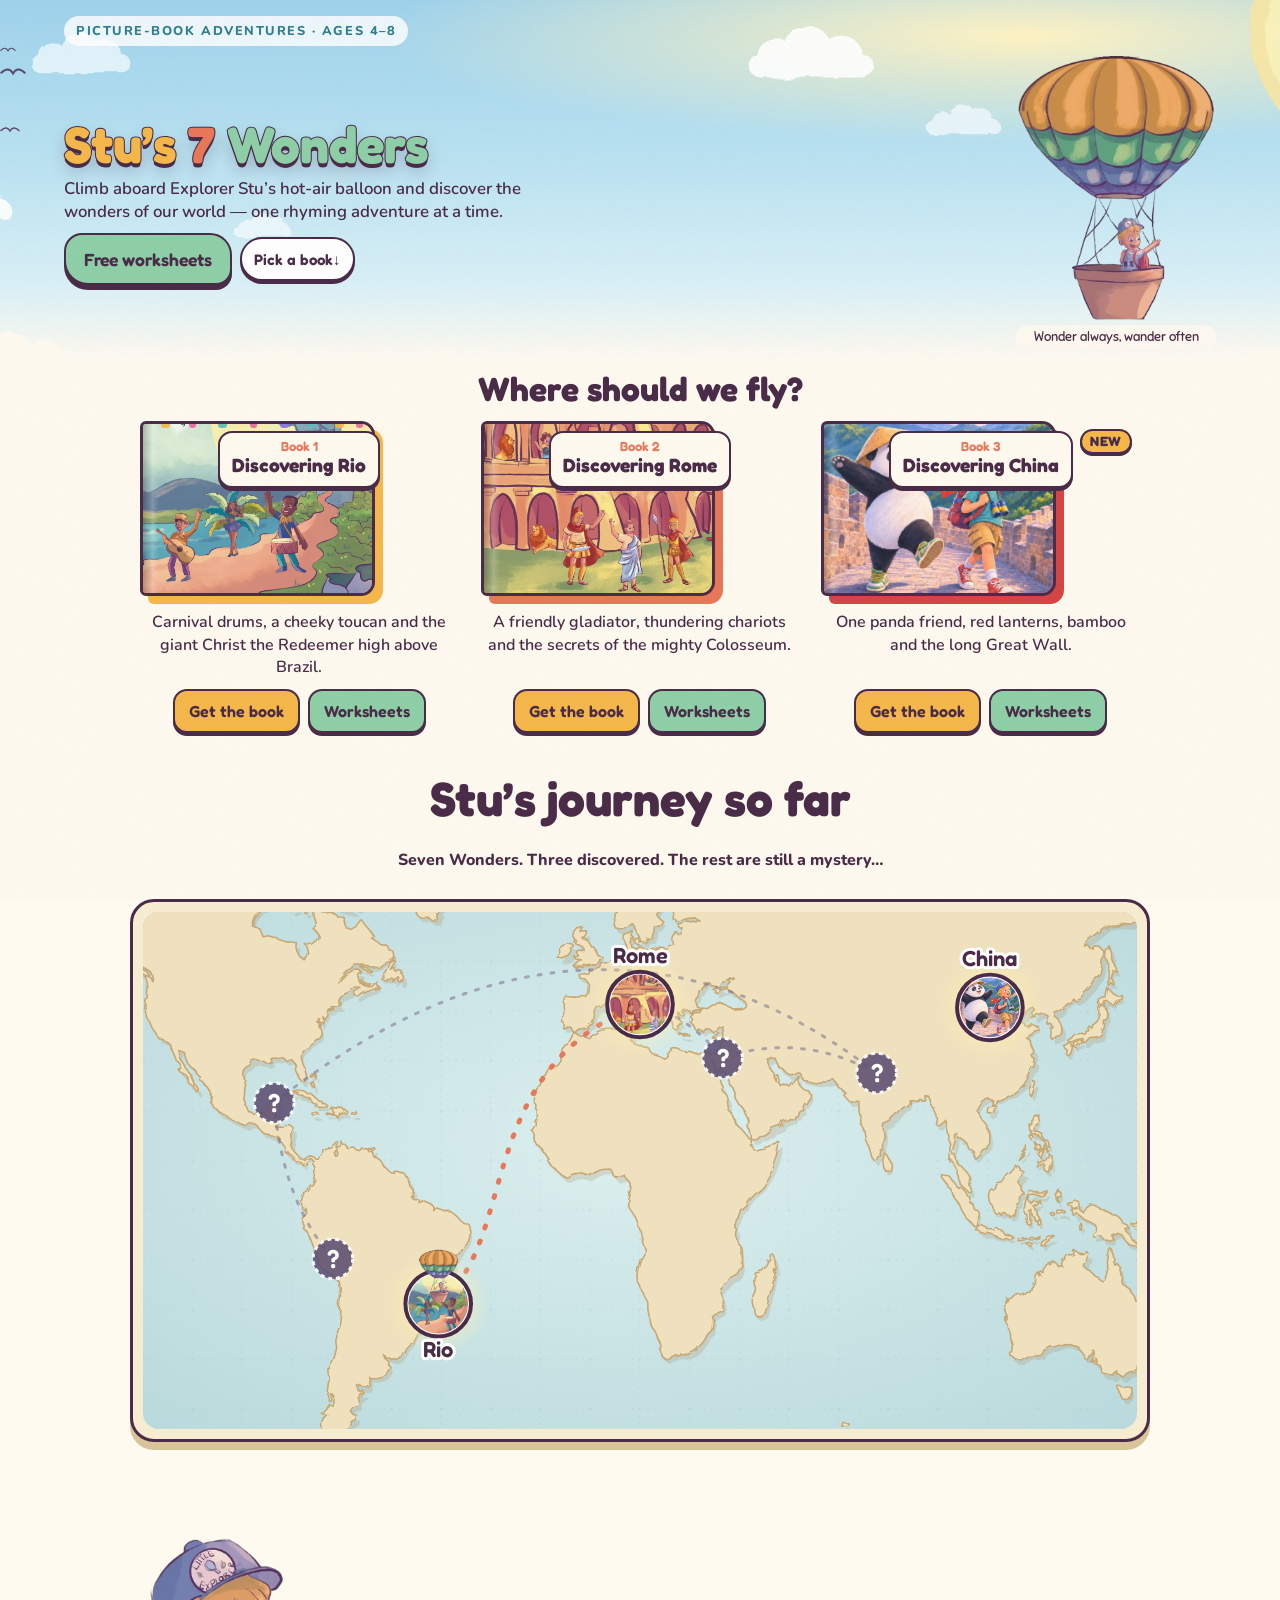
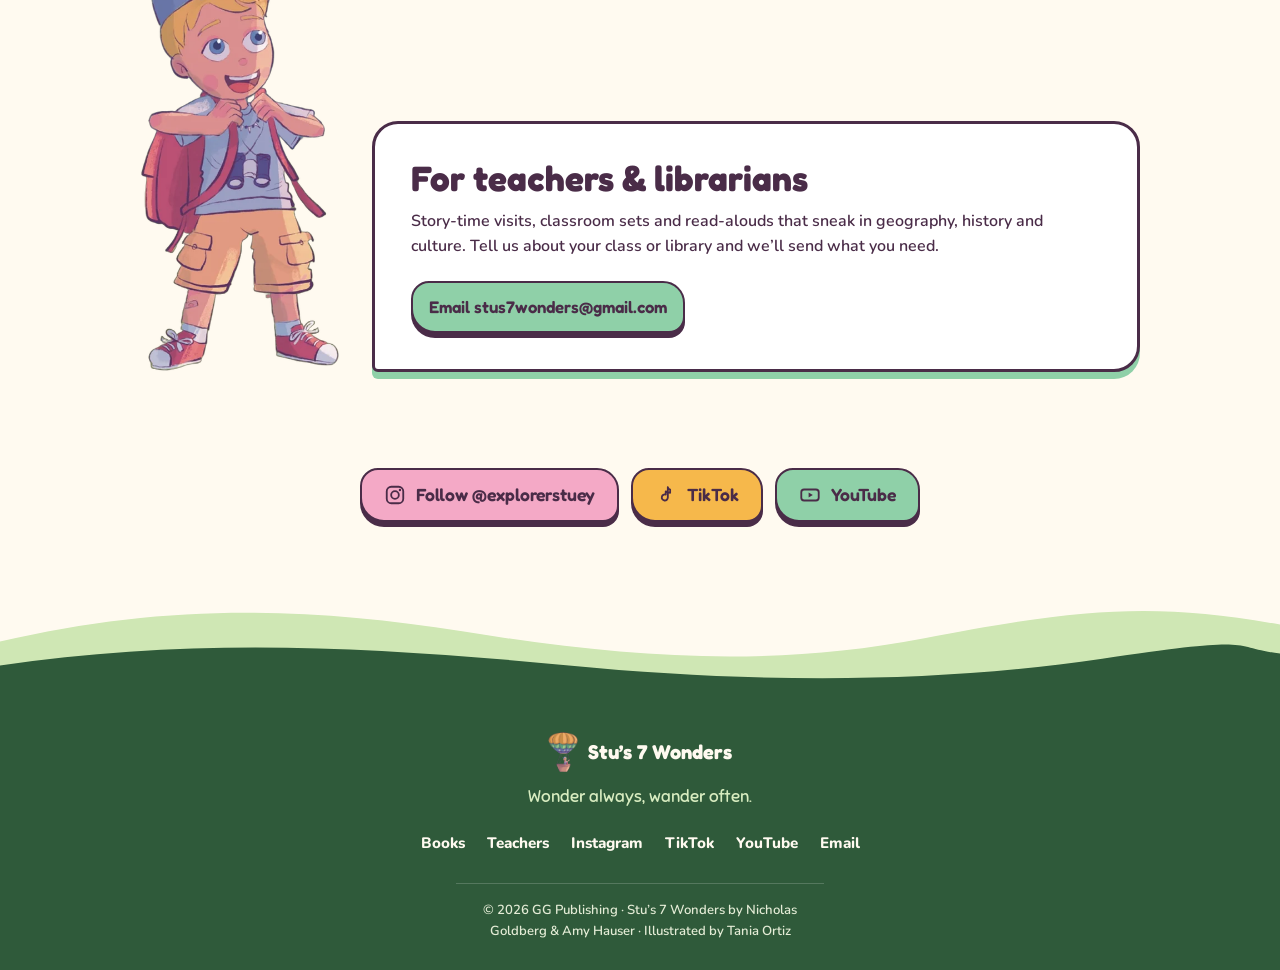
==== commit 46e43c21: "Serve the books site on explorerstu.com and show the books first Point canonical URLs, the sitemap, " ====
--- a/index.html
+++ b/index.html
@@ -5,30 +5,30 @@
 <meta name="viewport" content="width=device-width,initial-scale=1,viewport-fit=cover">
 <title>Stu’s 7 Wonders | Children’s Picture Books About the World’s Wonders (Ages 4–8)</title>
 <meta name="description" content="Rhyming picture books about the Seven Wonders of the World for kids ages 4–8. Fly with Explorer Stu to Rio’s Christ the Redeemer, Rome’s Colosseum and China’s Great Wall. Great for read-alouds, classrooms and libraries.">
-<link rel="canonical" href="https://clawnick1295.github.io/stus-7-wonders/">
+<link rel="canonical" href="https://explorerstu.com/">
 <meta name="robots" content="index,follow,max-image-preview:large">
 <meta name="author" content="Nicholas Goldberg">
 <meta name="theme-color" content="#bfe3f2">
 <meta property="og:type" content="website">
 <meta property="og:site_name" content="Stu’s 7 Wonders">
-<meta property="og:url" content="https://clawnick1295.github.io/stus-7-wonders/">
+<meta property="og:url" content="https://explorerstu.com/">
 <meta property="og:title" content="Stu’s 7 Wonders — Picture books about the world’s wonders, ages 4–8">
 <meta property="og:description" content="Fly with Explorer Stu to Rio, Rome and China in rhyming, painterly picture books for curious kids ages 4–8.">
-<meta property="og:image" content="https://clawnick1295.github.io/stus-7-wonders/assets/og-image.jpg">
+<meta property="og:image" content="https://explorerstu.com/assets/og-image.jpg">
 <meta property="og:image:width" content="1200"><meta property="og:image:height" content="630">
 <meta property="og:image:alt" content="Explorer Stu in his hot-air balloon beside art from Discovering Rio, Discovering Rome and Discovering China">
 <meta property="og:locale" content="en_US">
 <meta name="twitter:card" content="summary_large_image">
 <meta name="twitter:title" content="Stu’s 7 Wonders — Picture books about the world’s wonders">
 <meta name="twitter:description" content="Rhyming picture-book adventures to the Seven Wonders for ages 4–8.">
-<meta name="twitter:image" content="https://clawnick1295.github.io/stus-7-wonders/assets/og-image.jpg">
+<meta name="twitter:image" content="https://explorerstu.com/assets/og-image.jpg">
 <meta name="twitter:image:alt" content="Explorer Stu in his hot-air balloon beside art from the Rio and Rome books">
 <link rel="icon" href="favicon.ico" sizes="any">
 <link rel="icon" type="image/png" sizes="32x32" href="favicon-32.png">
 <link rel="apple-touch-icon" href="apple-touch-icon.png">
 <link rel="manifest" href="site.webmanifest">
 <link rel="preload" as="image" href="assets/balloon.png" fetchpriority="high">
-<script type="application/ld+json">{"@context": "https://schema.org", "@graph": [{"@type": "WebSite", "@id": "https://clawnick1295.github.io/stus-7-wonders/#website", "url": "https://clawnick1295.github.io/stus-7-wonders/", "name": "Stu's 7 Wonders", "publisher": {"@id": "https://clawnick1295.github.io/stus-7-wonders/#gg-publishing"}, "inLanguage": "en"}, {"@type": "Person", "@id": "https://clawnick1295.github.io/stus-7-wonders/#nicholas-goldberg", "name": "Nicholas Goldberg", "url": "https://clawnick1295.github.io/stus-7-wonders/", "sameAs": ["https://www.instagram.com/explorerstuey/", "https://www.tiktok.com/@explorerstuey", "https://www.youtube.com/@explorerstuey"]}, {"@type": "Organization", "@id": "https://clawnick1295.github.io/stus-7-wonders/#gg-publishing", "name": "GG Publishing", "url": "https://clawnick1295.github.io/stus-7-wonders/", "logo": "https://clawnick1295.github.io/stus-7-wonders/icon-512.png", "email": "stus7wonders@gmail.com", "founder": {"@id": "https://clawnick1295.github.io/stus-7-wonders/#nicholas-goldberg"}, "sameAs": ["https://www.instagram.com/explorerstuey/", "https://www.tiktok.com/@explorerstuey", "https://www.youtube.com/@explorerstuey"]}, {"@type": "BookSeries", "@id": "https://clawnick1295.github.io/stus-7-wonders/#series", "name": "Stu's 7 Wonders", "author": {"@id": "https://clawnick1295.github.io/stus-7-wonders/#nicholas-goldberg"}}, {"@type": "Book", "@id": "https://clawnick1295.github.io/stus-7-wonders/#book-1", "name": "Stu's 7 Wonders: Discovering Rio", "isbn": "9798321642009", "identifier": [{"@type": "PropertyValue", "propertyID": "ASIN", "value": "B0CZY2JQ9W"}], "author": [{"@id": "https://clawnick1295.github.io/stus-7-wonders/#nicholas-goldberg"}, {"@type": "Person", "name": "Amy Hauser"}], "illustrator": {"@type": "Person", "name": "Tania Ortiz"}, "publisher": {"@id": "https://clawnick1295.github.io/stus-7-wonders/#gg-publishing"}, "bookFormat": "https://schema.org/Paperback", "numberOfPages": 30, "inLanguage": "en", "datePublished": "2024-04-03", "typicalAgeRange": "4-8", "genre": "Children's picture book", "isPartOf": {"@id": "https://clawnick1295.github.io/stus-7-wonders/#series"}, "position": 1, "about": "Christ the Redeemer, Rio de Janeiro, Brazil", "image": "https://clawnick1295.github.io/stus-7-wonders/assets/rio-art.webp", "description": "A rhyming picture book: Explorer Stu flies his hot-air balloon to Rio de Janeiro, joins Carnival and meets Christ the Redeemer with a friendly toucan.", "url": "https://www.amazon.com/dp/B0CZY2JQ9W", "offers": {"@type": "Offer", "url": "https://www.amazon.com/dp/B0CZY2JQ9W", "availability": "https://schema.org/InStock", "priceCurrency": "USD", "price": "11.99", "seller": {"@type": "Organization", "name": "Amazon.com"}}}, {"@type": "Book", "@id": "https://clawnick1295.github.io/stus-7-wonders/#book-2", "name": "Stu's 7 Wonders: Discovering Rome", "isbn": "9798313687445", "identifier": [{"@type": "PropertyValue", "propertyID": "ASIN", "value": "B0F18L943T"}], "author": [{"@id": "https://clawnick1295.github.io/stus-7-wonders/#nicholas-goldberg"}, {"@type": "Person", "name": "Amy Hauser"}], "illustrator": {"@type": "Person", "name": "Tania Ortiz"}, "publisher": {"@id": "https://clawnick1295.github.io/stus-7-wonders/#gg-publishing"}, "bookFormat": "https://schema.org/Paperback", "numberOfPages": 30, "inLanguage": "en", "datePublished": "2025-03-11", "typicalAgeRange": "4-8", "genre": "Children's picture book", "isPartOf": {"@id": "https://clawnick1295.github.io/stus-7-wonders/#series"}, "position": 2, "about": "The Colosseum, Rome, Italy", "image": "https://clawnick1295.github.io/stus-7-wonders/assets/rome-art.webp", "description": "A rhyming picture book: Explorer Stu lands in Rome, where a friendly gladiator shares the secrets of the Colosseum.", "url": "https://www.amazon.com/dp/B0F18L943T", "offers": {"@type": "Offer", "url": "https://www.amazon.com/dp/B0F18L943T", "availability": "https://schema.org/InStock", "priceCurrency": "USD", "price": "11.99", "seller": {"@type": "Organization", "name": "Amazon.com"}}}]}</script>
+<script type="application/ld+json">{"@context": "https://schema.org", "@graph": [{"@type": "WebSite", "@id": "https://explorerstu.com/#website", "url": "https://explorerstu.com/", "name": "Stu's 7 Wonders", "publisher": {"@id": "https://explorerstu.com/#gg-publishing"}, "inLanguage": "en"}, {"@type": "Person", "@id": "https://explorerstu.com/#nicholas-goldberg", "name": "Nicholas Goldberg", "url": "https://explorerstu.com/", "sameAs": ["https://www.instagram.com/explorerstuey/", "https://www.tiktok.com/@explorerstuey", "https://www.youtube.com/@explorerstuey"]}, {"@type": "Organization", "@id": "https://explorerstu.com/#gg-publishing", "name": "GG Publishing", "url": "https://explorerstu.com/", "logo": "https://explorerstu.com/icon-512.png", "email": "stus7wonders@gmail.com", "founder": {"@id": "https://explorerstu.com/#nicholas-goldberg"}, "sameAs": ["https://www.instagram.com/explorerstuey/", "https://www.tiktok.com/@explorerstuey", "https://www.youtube.com/@explorerstuey"]}, {"@type": "BookSeries", "@id": "https://explorerstu.com/#series", "name": "Stu's 7 Wonders", "author": {"@id": "https://explorerstu.com/#nicholas-goldberg"}}, {"@type": "Book", "@id": "https://explorerstu.com/#book-1", "name": "Stu's 7 Wonders: Discovering Rio", "isbn": "9798321642009", "identifier": [{"@type": "PropertyValue", "propertyID": "ASIN", "value": "B0CZY2JQ9W"}], "author": [{"@id": "https://explorerstu.com/#nicholas-goldberg"}, {"@type": "Person", "name": "Amy Hauser"}], "illustrator": {"@type": "Person", "name": "Tania Ortiz"}, "publisher": {"@id": "https://explorerstu.com/#gg-publishing"}, "bookFormat": "https://schema.org/Paperback", "numberOfPages": 30, "inLanguage": "en", "datePublished": "2024-04-03", "typicalAgeRange": "4-8", "genre": "Children's picture book", "isPartOf": {"@id": "https://explorerstu.com/#series"}, "position": 1, "about": "Christ the Redeemer, Rio de Janeiro, Brazil", "image": "https://explorerstu.com/assets/rio-art.webp", "description": "A rhyming picture book: Explorer Stu flies his hot-air balloon to Rio de Janeiro, joins Carnival and meets Christ the Redeemer with a friendly toucan.", "url": "https://www.amazon.com/dp/B0CZY2JQ9W", "offers": {"@type": "Offer", "url": "https://www.amazon.com/dp/B0CZY2JQ9W", "availability": "https://schema.org/InStock", "priceCurrency": "USD", "price": "11.99", "seller": {"@type": "Organization", "name": "Amazon.com"}}}, {"@type": "Book", "@id": "https://explorerstu.com/#book-2", "name": "Stu's 7 Wonders: Discovering Rome", "isbn": "9798313687445", "identifier": [{"@type": "PropertyValue", "propertyID": "ASIN", "value": "B0F18L943T"}], "author": [{"@id": "https://explorerstu.com/#nicholas-goldberg"}, {"@type": "Person", "name": "Amy Hauser"}], "illustrator": {"@type": "Person", "name": "Tania Ortiz"}, "publisher": {"@id": "https://explorerstu.com/#gg-publishing"}, "bookFormat": "https://schema.org/Paperback", "numberOfPages": 30, "inLanguage": "en", "datePublished": "2025-03-11", "typicalAgeRange": "4-8", "genre": "Children's picture book", "isPartOf": {"@id": "https://explorerstu.com/#series"}, "position": 2, "about": "The Colosseum, Rome, Italy", "image": "https://explorerstu.com/assets/rome-art.webp", "description": "A rhyming picture book: Explorer Stu lands in Rome, where a friendly gladiator shares the secrets of the Colosseum.", "url": "https://www.amazon.com/dp/B0F18L943T", "offers": {"@type": "Offer", "url": "https://www.amazon.com/dp/B0F18L943T", "availability": "https://schema.org/InStock", "priceCurrency": "USD", "price": "11.99", "seller": {"@type": "Organization", "name": "Amazon.com"}}}, {"@type": "Book", "@id": "https://explorerstu.com/#book-3", "name": "Stu's 7 Wonders: Discovering China", "isbn": "9798140250034", "identifier": [{"@type": "PropertyValue", "propertyID": "ASIN", "value": "B0HQNKV8B5"}], "author": [{"@id": "https://explorerstu.com/#nicholas-goldberg"}, {"@type": "Person", "name": "Amy Hauser"}], "illustrator": {"@type": "Person", "name": "Tania Ortiz"}, "publisher": {"@id": "https://explorerstu.com/#gg-publishing"}, "bookFormat": "https://schema.org/Paperback", "inLanguage": "en", "typicalAgeRange": "4-8", "genre": "Children's picture book", "isPartOf": {"@id": "https://explorerstu.com/#series"}, "position": 3, "about": "The Great Wall of China", "image": "https://explorerstu.com/assets/china-cover.webp", "description": "A rhyming picture book: Explorer Stu flies to China, meets a panda friend, and walks the Great Wall.", "url": "https://www.amazon.com/dp/B0HQNKV8B5", "offers": {"@type": "Offer", "url": "https://www.amazon.com/dp/B0HQNKV8B5", "availability": "https://schema.org/InStock", "seller": {"@type": "Organization", "name": "Amazon.com"}}}]}</script>
 <link rel="preload" as="font" type="font/woff2" href="fonts/Fredoka.woff2" crossorigin>
 <link rel="preload" as="font" type="font/woff2" href="fonts/Nunito.woff2" crossorigin>
 <link rel="stylesheet" href="style.css">
@@ -54,10 +54,14 @@
     <svg class="bird b1"><use href="#bird"/></svg><svg class="bird b2"><use href="#bird"/></svg><svg class="bird b3"><use href="#bird"/></svg>
   </div>
 
+  <p class="kicker">Picture-book adventures · ages 4–8</p>
   <div class="hero-copy">
-    <p class="kicker">Picture-book adventures · ages 4–8</p>
     <h1><span class="w">Stu’s</span> <span class="w">7</span> <span class="w">Wonders</span></h1>
     <p class="sub">Climb aboard Explorer Stu’s hot-air balloon and discover the wonders of our world — one rhyming adventure at a time.</p>
+    <div class="hero-actions">
+      <a class="btn alt hero-worksheets" href="#worksheets">Free worksheets</a>
+      <a class="scroll-cue" href="#books">Pick a book <span>↓</span></a>
+    </div>
   </div>
 
   <div class="balloon-wrap" data-depth="-.25">
@@ -72,46 +76,57 @@
   <div class="clouds near" data-depth=".6" aria-hidden="true">
     <svg class="c c6"><use href="#cloud"/></svg><svg class="c c7"><use href="#cloud"/></svg>
   </div>
-  <a class="scroll-cue" href="#books">Pick a book <span>↓</span></a>
 </header>
 
 <main>
   <section id="books" class="books">
     <h2 class="pop">Where should we fly?</h2>
-    <div class="book-grid">
+    <div class="book-grid" id="worksheets">
       <article class="book pop" style="--tint:#f6b84b">
-        <div class="cover tilt">
-          <img src="assets/rio-art.webp" width="900" height="650" loading="lazy" alt="Stu's friends dancing at Carnival beneath Christ the Redeemer in Rio">
-          <div class="spine"></div>
+        <div class="cover-wrap">
+          <div class="cover tilt">
+            <img src="assets/rio-art.webp" width="900" height="650" alt="Stu's friends dancing at Carnival beneath Christ the Redeemer in Rio">
+            <div class="spine"></div>
+            <div class="confetti" aria-hidden="true"><i></i><i></i><i></i><i></i><i></i><i></i><i></i><i></i></div>
+          </div>
+        </div>
+        <div class="book-body">
           <h3 class="title-card"><small>Book 1</small><b>Discovering Rio</b></h3>
-          <div class="confetti" aria-hidden="true"><i></i><i></i><i></i><i></i><i></i><i></i><i></i><i></i></div>
-        </div>
-        <p>Carnival drums, a cheeky toucan and the giant Christ the Redeemer high above Brazil.</p>
-        <div class="btn-row"><a class="btn" aria-label="Get Discovering Rio on Amazon" href="https://www.amazon.com/dp/B0CZY2JQ9W" target="_blank" rel="noopener">Get it on Amazon</a><a class="btn alt" href="worksheets/rio/" aria-label="Free interactive Rio worksheets">Worksheets</a></div>
+          <p>Carnival drums, a cheeky toucan and the giant Christ the Redeemer high above Brazil.</p>
+          <div class="btn-row"><a class="btn" aria-label="Get Discovering Rio on Amazon" href="https://www.amazon.com/dp/B0CZY2JQ9W" target="_blank" rel="noopener">Get the book</a><a class="btn alt" href="worksheets/rio/" aria-label="Free interactive Rio worksheets">Worksheets</a></div>
+        </div>
       </article>
       <article class="book pop" style="--tint:#e9785a">
-        <div class="cover tilt">
-          <img src="assets/rome-art.webp" width="900" height="675" loading="lazy" alt="Gladiators and Stu at the Colosseum in Rome">
-          <div class="spine"></div>
+        <div class="cover-wrap">
+          <div class="cover tilt">
+            <img src="assets/rome-art.webp" width="900" height="675" alt="Gladiators and Stu at the Colosseum in Rome">
+            <div class="spine"></div>
+          </div>
+        </div>
+        <div class="book-body">
           <h3 class="title-card"><small>Book 2</small><b>Discovering Rome</b></h3>
-        </div>
-        <p>A friendly gladiator, thundering chariots and the secrets of the mighty Colosseum.</p>
-        <div class="btn-row"><a class="btn" aria-label="Get Discovering Rome on Amazon" href="https://www.amazon.com/dp/B0F18L943T" target="_blank" rel="noopener">Get it on Amazon</a><a class="btn alt" href="worksheets/rome/" aria-label="Free interactive Rome worksheets">Worksheets</a></div>
+          <p>A friendly gladiator, thundering chariots and the secrets of the mighty Colosseum.</p>
+          <div class="btn-row"><a class="btn" aria-label="Get Discovering Rome on Amazon" href="https://www.amazon.com/dp/B0F18L943T" target="_blank" rel="noopener">Get the book</a><a class="btn alt" href="worksheets/rome/" aria-label="Free interactive Rome worksheets">Worksheets</a></div>
+        </div>
       </article>
-    
       <article class="book pop" style="--tint:#d64545">
-        <div class="cover tilt">
-          <img class="china-face" src="assets/china-cover.webp" width="900" height="900" alt="Stu and one panda on the Great Wall of China">
-          <div class="spine"></div>
+        <div class="cover-wrap">
+          <div class="cover tilt">
+            <img class="china-face" src="assets/china-cover.webp" width="900" height="900" alt="Stu and one panda on the Great Wall of China">
+            <div class="spine"></div>
+          </div>
+          <span class="new-badge">New</span>
+        </div>
+        <div class="book-body">
           <h3 class="title-card"><small>Book 3</small><b>Discovering China</b></h3>
-        </div>
-        <p>One panda friend, red lanterns, bamboo and the long Great Wall.</p>
-        <div class="btn-row"><a class="btn alt" href="worksheets/china/" aria-label="Free interactive China worksheets">Worksheets</a></div>
+          <p>One panda friend, red lanterns, bamboo and the long Great Wall.</p>
+          <div class="btn-row"><a class="btn" aria-label="Get Discovering China on Amazon" href="https://www.amazon.com/dp/B0HQNKV8B5" target="_blank" rel="noopener">Get the book</a><a class="btn alt" href="worksheets/china/" aria-label="Free interactive China worksheets">Worksheets</a></div>
+        </div>
       </article>
-</div>
-  </section>
-
-  <section class="journey" id="journey">
+    </div>
+  </section>
+
+<section class="journey" id="journey">
     <h2 class="pop">Stu’s journey so far</h2>
     <p class="lede pop">Seven Wonders. Three discovered. The rest are still a mystery…</p>
     <div class="map pop">
--- a/style.css
+++ b/style.css
@@ -58,51 +58,54 @@
 img{max-width:100%;height:auto;display:block}
 
 /* ---------- SKY HERO ---------- */
-.sky{position:relative;min-height:100svh;overflow:hidden;background:
- radial-gradient(120% 70% at 80% 10%,#fff3c4 0,transparent 45%),
- linear-gradient(180deg,var(--sky1) 0%,#b9e2f1 45%,var(--sky2) 80%,var(--cream) 100%);
- display:flex;flex-direction:column;align-items:center;padding:clamp(28px,6vh,60px) 18px 0}
-.sun{position:absolute;width:min(70vw,460px);aspect-ratio:1;border-radius:50%;right:-14vw;top:-8vh;background:radial-gradient(circle,#fff4b8 0 52%,#fbe7a1 53% 60%,transparent 61%);filter:url(#paint);opacity:.85;animation:sun 9s ease-in-out infinite}
-@keyframes sun{50%{transform:scale(1.05) rotate(6deg)}}
-.hero-copy{position:relative;z-index:3;text-align:center;max-width:620px}
-.kicker{font-weight:800;font-size:.8rem;letter-spacing:.14em;text-transform:uppercase;color:#2f7f8f;background:#ffffffa8;display:inline-block;padding:6px 12px;border-radius:99px;transform:rotate(-2deg)}
-h1{font-size:clamp(2.8rem,12vw,5.6rem);font-weight:700;color:var(--cream);margin:.25em 0 .15em;
- -webkit-text-stroke:2px var(--ink);paint-order:stroke fill;text-shadow:0 5px 0 var(--ink),0 9px 18px #4a2c4840}
+.sky{position:relative;min-height:0;overflow:hidden;background:
+ radial-gradient(120% 70% at 80% 10%,#fff3c4 0,transparent 42%),
+ linear-gradient(180deg,var(--sky1) 0%,#b9e2f1 42%,var(--sky2) 78%,var(--cream) 100%);
+ display:grid;grid-template-columns:minmax(0,1fr) auto;grid-template-areas:"kicker kicker" "copy balloon";
+ align-items:center;column-gap:10px;row-gap:6px;padding:12px 14px 10px}
+.sun{position:absolute;width:min(46vw,280px);aspect-ratio:1;border-radius:50%;right:-18%;top:-30%;background:radial-gradient(circle,#fff4b8 0 52%,#fbe7a1 53% 60%,transparent 61%);filter:url(#paint);opacity:.85;animation:sun 9s ease-in-out infinite;z-index:0}
+@keyframes sun{50%{transform:scale(1.05)}}
+.kicker{grid-area:kicker;position:relative;z-index:3;justify-self:start;font-weight:800;font-size:.72rem;letter-spacing:.08em;text-transform:uppercase;color:#2f7f8f;background:#ffffffd0;display:inline-block;padding:5px 10px;border-radius:99px;transform:none}
+.hero-copy{grid-area:copy;position:relative;z-index:3;text-align:left;min-width:0}
+h1{font-size:clamp(1.7rem,6.4vw,3.5rem);font-weight:700;color:var(--cream);margin:0 0 .12em;
+ -webkit-text-stroke:2px var(--ink);paint-order:stroke fill;text-shadow:0 4px 0 var(--ink),0 8px 16px #4a2c4840}
 h1 .w{display:inline-block;animation:hop 4.8s ease-in-out infinite}
 h1 .w:nth-child(1){color:var(--gold)}h1 .w:nth-child(2){color:var(--coral);animation-delay:.25s}h1 .w:nth-child(3){color:#8fd0a8;animation-delay:.5s}
-@keyframes hop{0%,80%,100%{transform:translateY(0) rotate(0)}86%{transform:translateY(-12px) rotate(-3deg)}92%{transform:translateY(2px) rotate(2deg)}}
-.sub{font-size:clamp(1rem,3.8vw,1.2rem);line-height:1.5;font-weight:600;max-width:30ch;margin:0 auto}
-
-.balloon-wrap{position:relative;z-index:4;width:min(76vw,50svh,420px);margin-top:clamp(6px,2vh,24px)}
+@keyframes hop{0%,80%,100%{transform:translateY(0)}86%{transform:translateY(-8px)}92%{transform:translateY(1px)}}
+.sub{font-size:clamp(.92rem,3.2vw,1.08rem);line-height:1.35;font-weight:600;max-width:38ch;margin:0}
+.hero-actions{display:flex;flex-wrap:wrap;align-items:center;gap:8px;margin-top:10px}
+.hero-worksheets{min-height:46px;padding:10px 16px;font-size:1.02rem}
+
+.balloon-wrap{grid-area:balloon;position:relative;z-index:4;width:min(34vw,148px);margin:0}
 .balloon-drift{transform-origin:50% 0;animation:drift 17s ease-in-out infinite}
 .balloon{position:relative;transform-origin:50% 0;animation:bob 6s ease-in-out infinite}
 .balloon img{display:block;width:100%;height:auto}
-@keyframes bob{0%,100%{transform:translateY(0)}50%{transform:translateY(-18px)}}
-@keyframes drift{0%,100%{transform:translateX(-14px) rotate(-2.2deg)}50%{transform:translateX(14px) rotate(2.2deg)}}
-
-.clouds{position:absolute;inset:0;pointer-events:none;will-change:transform}
+@keyframes bob{0%,100%{transform:translateY(0)}50%{transform:translateY(-10px)}}
+@keyframes drift{0%,100%{transform:translateX(-8px)}50%{transform:translateX(8px)}}
+
+.clouds{position:absolute;inset:0;pointer-events:none;will-change:transform;z-index:1}
 .c{position:absolute;fill:#fff;filter:url(#paint)}
 .far .c{opacity:.75;fill:#f4fbff}.mid .c{opacity:.9}
-.near{z-index:6;top:auto;bottom:-2px;height:28vh}
+.near{z-index:1;top:auto;bottom:-8px;height:auto}
 .near .c{fill:var(--cream)}
-.c1{width:170px;height:80px;top:12%;left:4%;animation:float 60s linear infinite}
-.c2{width:120px;height:56px;top:40%;left:70%;animation:float 75s linear infinite -30s}
-.c3{width:90px;height:44px;top:62%;left:20%;animation:float 50s linear infinite -10s}
-.c4{width:240px;height:110px;top:24%;left:60%;animation:float 40s linear infinite -12s}
-.c5{width:200px;height:95px;top:55%;left:-10%;animation:float 46s linear infinite -24s}
-.c6{width:min(90vw,520px);height:200px;bottom:-60px;left:-12%;animation:sway 12s ease-in-out infinite}
-.c7{width:min(80vw,460px);height:180px;bottom:-70px;right:-14%;animation:sway 14s ease-in-out infinite reverse}
+.c1{width:120px;height:56px;top:8%;left:2%;animation:float 60s linear infinite}
+.c2{width:90px;height:42px;top:28%;left:72%;animation:float 75s linear infinite -30s}
+.c3{width:70px;height:34px;top:58%;left:18%;animation:float 50s linear infinite -10s}
+.c4{width:150px;height:70px;top:6%;left:58%;animation:float 40s linear infinite -12s}
+.c5{width:130px;height:60px;top:48%;left:-8%;animation:float 46s linear infinite -24s}
+.c6{width:min(46vw,240px);height:70px;bottom:-28px;left:-8%;animation:sway 12s ease-in-out infinite}
+.c7{width:min(40vw,200px);height:64px;bottom:-32px;right:-10%;animation:sway 14s ease-in-out infinite reverse}
 @keyframes float{from{transform:translateX(-30vw)}to{transform:translateX(130vw)}}
-@keyframes sway{50%{transform:translateX(24px)}}
+@keyframes sway{50%{transform:translateX(16px)}}
 .birds{position:absolute;inset:0;z-index:2;pointer-events:none}
-.bird{position:absolute;width:30px;height:15px;color:#5b4a6b;animation:birdfly 22s linear infinite}
+.bird{position:absolute;width:26px;height:13px;color:#5b4a6b;animation:birdfly 22s linear infinite}
 .bird use{animation:flap .5s ease-in-out infinite alternate;transform-origin:center}
-.b1{top:46%;animation-delay:-4s}.b2{top:50%;width:22px;animation-delay:-5s}.b3{top:43%;width:18px;animation-delay:-6s}
-@keyframes birdfly{from{left:-8%;translate:0 0}50%{translate:0 -30px}to{left:108%;translate:0 0}}
+.b1{top:18%;animation-delay:-4s}.b2{top:34%;width:20px;animation-delay:-5s}.b3{top:12%;width:16px;animation-delay:-6s}
+@keyframes birdfly{from{left:-8%;translate:0 0}50%{translate:0 -18px}to{left:108%;translate:0 0}}
 @keyframes flap{to{transform:scaleY(.45)}}
-.scroll-cue{position:relative;z-index:7;margin:auto 0 28px;font-family:Fredoka;font-weight:600;color:var(--ink);text-decoration:none;background:#fff;padding:10px 18px;border-radius:99px;box-shadow:0 4px 0 var(--ink);border:2px solid var(--ink)}
+.scroll-cue{position:relative;z-index:7;margin:0;font-family:Fredoka;font-weight:600;font-size:.95rem;color:var(--ink);text-decoration:none;background:#fff;padding:8px 12px;border-radius:99px;box-shadow:0 3px 0 var(--ink);border:2px solid var(--ink);min-height:44px;display:inline-flex;align-items:center}
 .scroll-cue span{display:inline-block;animation:nudge 1.6s ease-in-out infinite}
-@keyframes nudge{50%{transform:translateY(5px)}}
+@keyframes nudge{50%{transform:translateY(4px)}}
 
 /* ---------- BUTTONS ---------- */
 .btn{display:inline-flex;align-items:center;gap:10px;justify-content:center;font-family:Fredoka;font-weight:600;font-size:1.1rem;color:var(--ink);background:var(--gold);border:2.5px solid var(--ink);border-radius:18px 22px 16px 24px;padding:14px 22px;text-decoration:none;box-shadow:0 5px 0 var(--ink);transition:transform .15s,box-shadow .15s;min-height:52px}
@@ -112,25 +115,32 @@
 .btn.alt{background:#8fd0a8}
 .btn.insta{background:#f4a9c6}
 .btn svg{flex:none;width:22px;height:22px;display:block}
-@keyframes wiggle{20%{transform:rotate(-4deg) scale(1.04)}40%{transform:rotate(3deg) scale(1.06)}60%{transform:rotate(-2deg) scale(1.04)}80%{transform:rotate(1deg)}}
+@keyframes wiggle{20%{transform:scale(1.03)}40%{transform:scale(1.05)}60%{transform:scale(1.03)}80%{transform:scale(1.01)}}
 
 /* ---------- BOOKS ---------- */
-section{padding:clamp(64px,10vw,112px) clamp(20px,5vw,40px);max-width:1080px;margin:0 auto}
+section{padding:clamp(48px,8vw,96px) clamp(20px,5vw,40px);max-width:1080px;margin:0 auto}
 section+section{padding-top:0}
 h2{font-size:clamp(2rem,8vw,3rem);text-align:center;margin-bottom:clamp(28px,5vw,44px)}
-.book-grid{display:grid;gap:clamp(56px,7vw,64px);grid-template-columns:1fr}
-@media(min-width:760px){.book-grid{grid-template-columns:1fr 1fr}}
-.book{text-align:center}
-.book p{font-weight:600;line-height:1.5;margin:28px auto 22px;max-width:34ch}
-.cover{position:relative;border-radius:6px 16px 16px 6px;overflow:hidden;border:3px solid var(--ink);box-shadow:10px 12px 0 var(--tint),0 20px 30px #4a2c4830;transform-style:preserve-3d;transition:transform .35s cubic-bezier(.2,.9,.3,1.4);aspect-ratio:1/1;background:var(--tint)}
+.books{padding:8px 14px 28px;scroll-margin-top:8px}
+.books h2{font-size:clamp(1.45rem,5.5vw,2.1rem);margin:4px 0 10px}
+#worksheets{scroll-margin-top:8px}
+.book-grid{display:grid;gap:12px;grid-template-columns:1fr}
+.book{display:grid;grid-template-columns:112px minmax(0,1fr);grid-template-rows:auto auto auto;column-gap:12px;row-gap:3px;align-items:center;text-align:left}
+.book-body{display:contents}
+.book p{grid-column:2;grid-row:2;font-weight:600;line-height:1.35;margin:0;font-size:.92rem}
+.book .btn-row{grid-column:2;grid-row:3;justify-content:flex-start;gap:8px}
+.books .btn{font-size:.92rem;padding:8px 10px;min-height:44px;border-radius:14px;box-shadow:0 3px 0 var(--ink)}
+.cover-wrap{grid-column:1;grid-row:1 / span 3;position:relative;align-self:stretch;min-height:112px}
+.cover{position:relative;height:100%;border-radius:6px 14px 14px 6px;overflow:hidden;border:3px solid var(--ink);box-shadow:5px 6px 0 var(--tint);transform-style:preserve-3d;transition:transform .35s cubic-bezier(.2,.9,.3,1.4);background:var(--tint)}
 .cover img{width:100%;height:100%;object-fit:cover;transform:scale(1.06);transition:transform 6s ease-out}
 .cover img.china-face{object-position:center center;transform:none}
 .cover:hover img.china-face{transform:scale(1.04)}
 .cover:hover img{transform:scale(1.14)}
 .spine{position:absolute;inset:0 auto 0 0;width:16px;background:linear-gradient(90deg,#0003,#fff3 60%,transparent)}
-.title-card{margin:0;font-weight:inherit;position:absolute;left:50%;top:16px;translate:-50% 0;rotate:0deg;background:var(--cream);border:2.5px solid var(--ink);border-radius:14px;padding:8px 18px 10px;box-shadow:0 4px 0 var(--ink);white-space:nowrap;text-align:center}
-.title-card small{display:block;font-family:Fredoka;font-weight:600;color:var(--coral);font-size:.9rem}
-.title-card b{font-family:Fredoka;font-size:clamp(1.3rem,5.5vw,1.8rem)}
+.title-card{grid-column:2;grid-row:1;margin:0;font-weight:inherit;position:static;translate:none;rotate:none;background:transparent;border:0;border-radius:0;padding:0;box-shadow:none;white-space:normal;text-align:left;align-self:end}
+.title-card small{display:block;font-family:Fredoka;font-weight:600;color:var(--coral);font-size:.78rem;line-height:1.1}
+.title-card b{font-family:Fredoka;font-size:1.12rem;line-height:1.1}
+.new-badge{position:absolute;z-index:3;top:6px;right:6px;background:var(--gold);color:var(--ink);font-family:Fredoka,sans-serif;font-weight:700;font-size:.78rem;letter-spacing:.04em;text-transform:uppercase;line-height:1;padding:4px 8px;border-radius:99px;border:2px solid var(--ink);box-shadow:0 2px 0 var(--ink);transform:none}
 .confetti i{position:absolute;top:-10px;width:9px;height:14px;border-radius:3px;background:var(--gold);animation:fall 5s linear infinite;opacity:.9}
 .confetti i:nth-child(2n){background:#e96aa0;width:7px}.confetti i:nth-child(3n){background:#5bc0be}.confetti i:nth-child(5n){background:#8f7be6}
 .confetti i:nth-child(1){left:8%}.confetti i:nth-child(2){left:20%;animation-delay:-1s}.confetti i:nth-child(3){left:33%;animation-delay:-2.6s}.confetti i:nth-child(4){left:47%;animation-delay:-3.4s}.confetti i:nth-child(5){left:60%;animation-delay:-.6s}.confetti i:nth-child(6){left:72%;animation-delay:-4.2s}.confetti i:nth-child(7){left:84%;animation-delay:-1.8s}.confetti i:nth-child(8){left:93%;animation-delay:-3s}
@@ -168,7 +178,7 @@
 @media(min-width:700px){.teachers{grid-template-columns:200px 1fr}}
 .stu-stand{width:100%;animation:stubob 3.4s ease-in-out infinite;transform-origin:50% 100%}
 .js .stu-stand.pop.in{animation:stubob 3.4s ease-in-out infinite}
-@keyframes stubob{50%{transform:translateY(-6px) rotate(1.5deg)}}
+@keyframes stubob{50%{transform:translateY(-6px)}}
 .t-card{background:#fff;border:3px solid var(--ink);border-radius:26px 26px 26px 6px;padding:clamp(24px,4vw,36px);box-shadow:0 7px 0 #8fd0a8;position:relative}
 .t-card h2{text-align:left;font-size:clamp(1.6rem,6vw,2.2rem);margin-bottom:12px}
 .t-card p{font-weight:600;line-height:1.55;margin-bottom:22px}
@@ -182,15 +192,31 @@
  .js .pop{opacity:1;transform:none}
 }
 @media(min-width:900px){
- .sky{display:grid;grid-template-columns:1.1fr 1fr;grid-template-rows:1fr auto;align-items:center;padding:40px 6vw 0;column-gap:3vw}
- .hero-copy{text-align:left;grid-column:1;grid-row:1}
- .sub{margin:0;max-width:34ch}
- .balloon-wrap{grid-column:2;grid-row:1;width:min(34vw,62svh,460px);justify-self:center;margin:0}
- .scroll-cue{grid-column:1/3;grid-row:2;justify-self:center}
-}
-
-.motto{position:relative;z-index:5;text-align:center;font-family:Sniglet,Fredoka,sans-serif;font-size:clamp(1.15rem,4.6vw,1.6rem);color:var(--ink);margin-top:18px;background:#fffaf0d9;padding:8px 20px;border-radius:99px;display:table;margin-inline:auto;rotate:0deg}
-.balloon-wrap{margin-bottom:24px}
+ .sky{padding:16px 5vw 12px;column-gap:28px;row-gap:8px;align-items:center}
+ .kicker{font-size:.8rem;letter-spacing:.12em;padding:6px 12px}
+ .sky h1{font-size:clamp(2.5rem,4vw,3.6rem)}
+ .sub{font-size:1.05rem;max-width:46ch}
+ .balloon-wrap{width:200px}
+ .hero-worksheets{min-height:52px;padding:12px 18px;font-size:1.1rem}
+ .books{padding:6px 40px 40px}
+ .books h2{margin-bottom:14px}
+ .book-grid{grid-template-columns:repeat(3,minmax(0,1fr));gap:22px;align-items:stretch}
+ .book{position:relative;display:flex;flex-direction:column;text-align:center;align-items:stretch}
+ .motto{font-size:1rem;margin-top:8px;padding:6px 12px}
+ .cover-wrap{width:100%;min-height:0}
+ .cover{height:auto;aspect-ratio:4/3;max-height:176px;box-shadow:8px 8px 0 var(--tint)}
+ .book-body{display:flex;flex-direction:column;align-items:center;flex:1}
+ .book .btn-row{margin-top:auto}
+ .title-card{position:absolute;left:50%;top:10px;translate:-50% 0;z-index:2;background:var(--cream);border:2.5px solid var(--ink);border-radius:14px;padding:6px 12px 7px;box-shadow:0 3px 0 var(--ink);white-space:nowrap;text-align:center;max-width:calc(100% - 78px)}
+ .title-card small{font-size:.82rem}
+ .title-card b{font-size:clamp(1.05rem,1.5vw,1.35rem)}
+ .book p{margin:12px 0 10px;font-size:1rem;line-height:1.4;max-width:34ch}
+ .book .btn-row{justify-content:center}
+ .books .btn{font-size:1rem;padding:10px 14px}
+ .new-badge{top:8px;right:8px;font-size:.84rem}
+}
+
+.motto{position:relative;z-index:5;text-align:center;font-family:Sniglet,Fredoka,sans-serif;font-size:.82rem;line-height:1.2;color:var(--ink);margin-top:4px;background:#fffaf0d9;padding:4px 8px;border-radius:99px;transform:none}
 
 /* ---------- FOOTER ---------- */
 .site-footer{position:relative;background:#2f5a3a;color:#f3efe0;text-align:center;margin-top:clamp(60px,8vw,110px)}
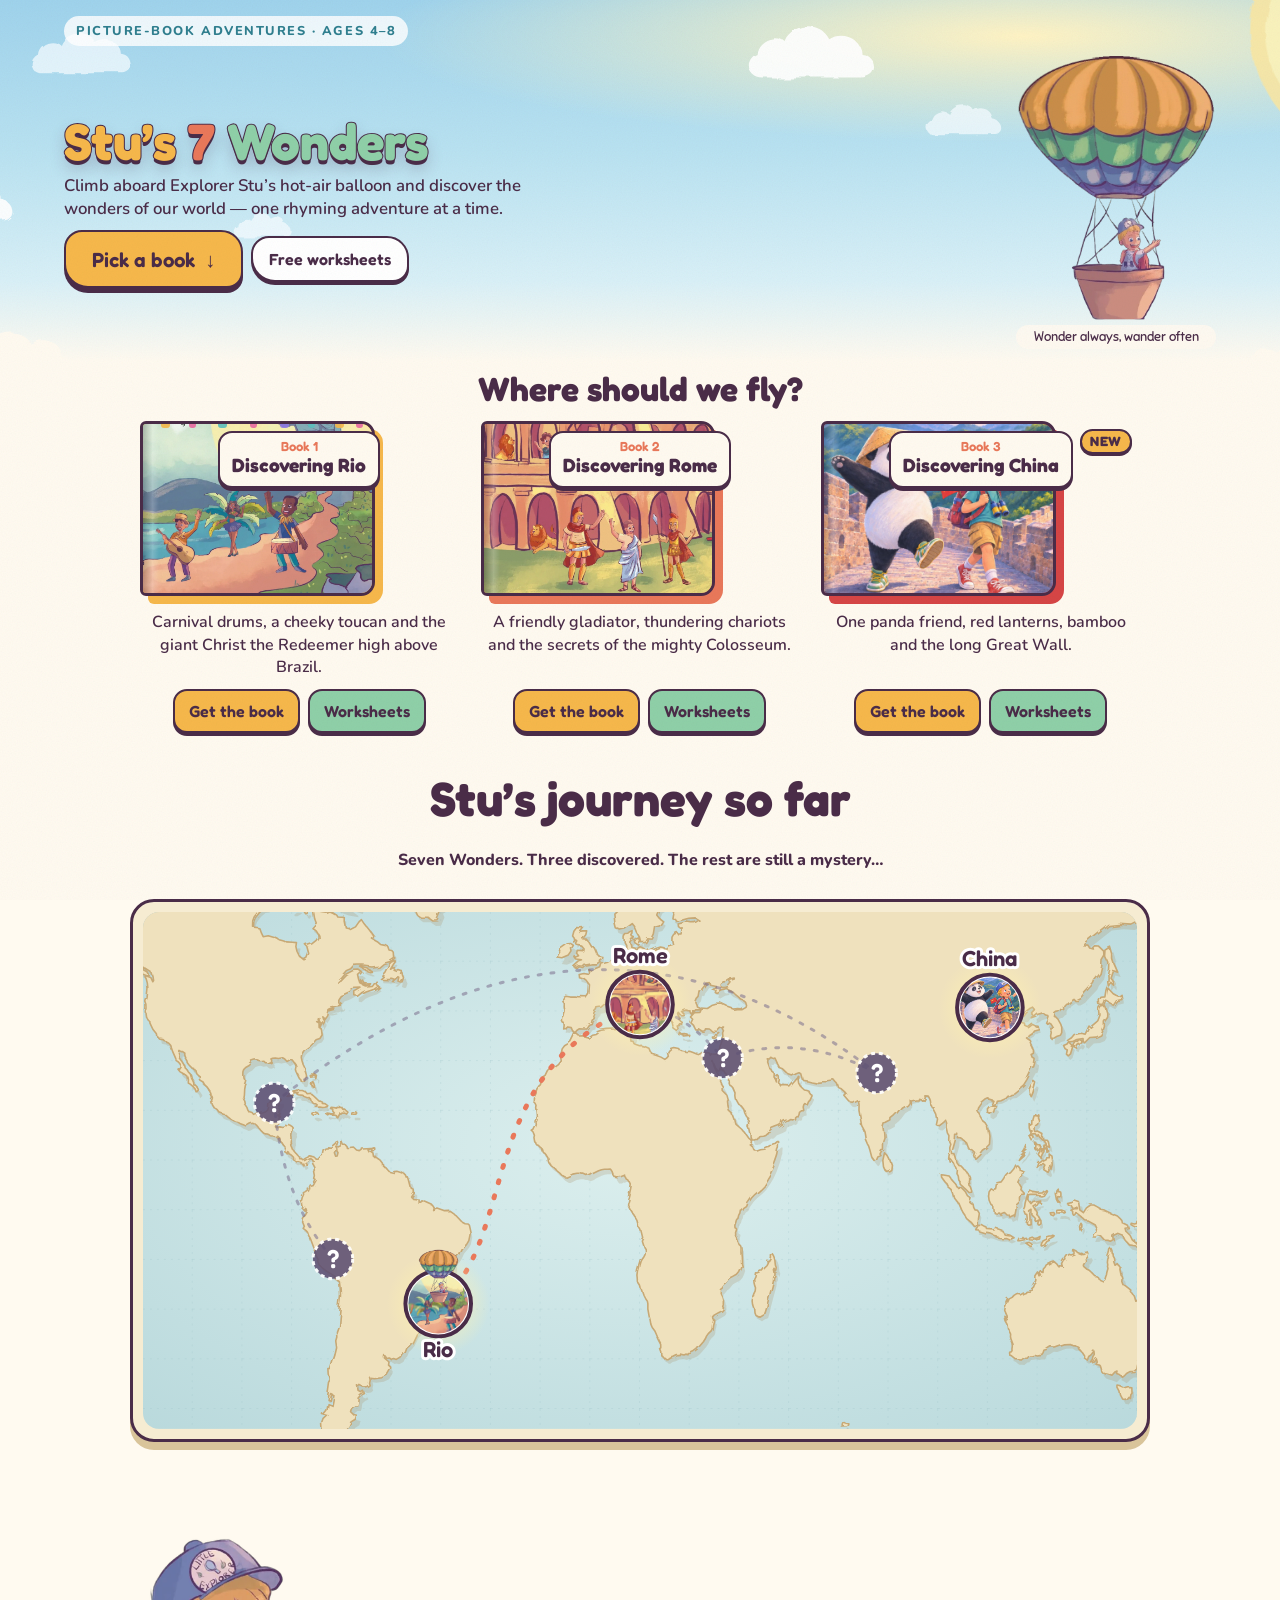
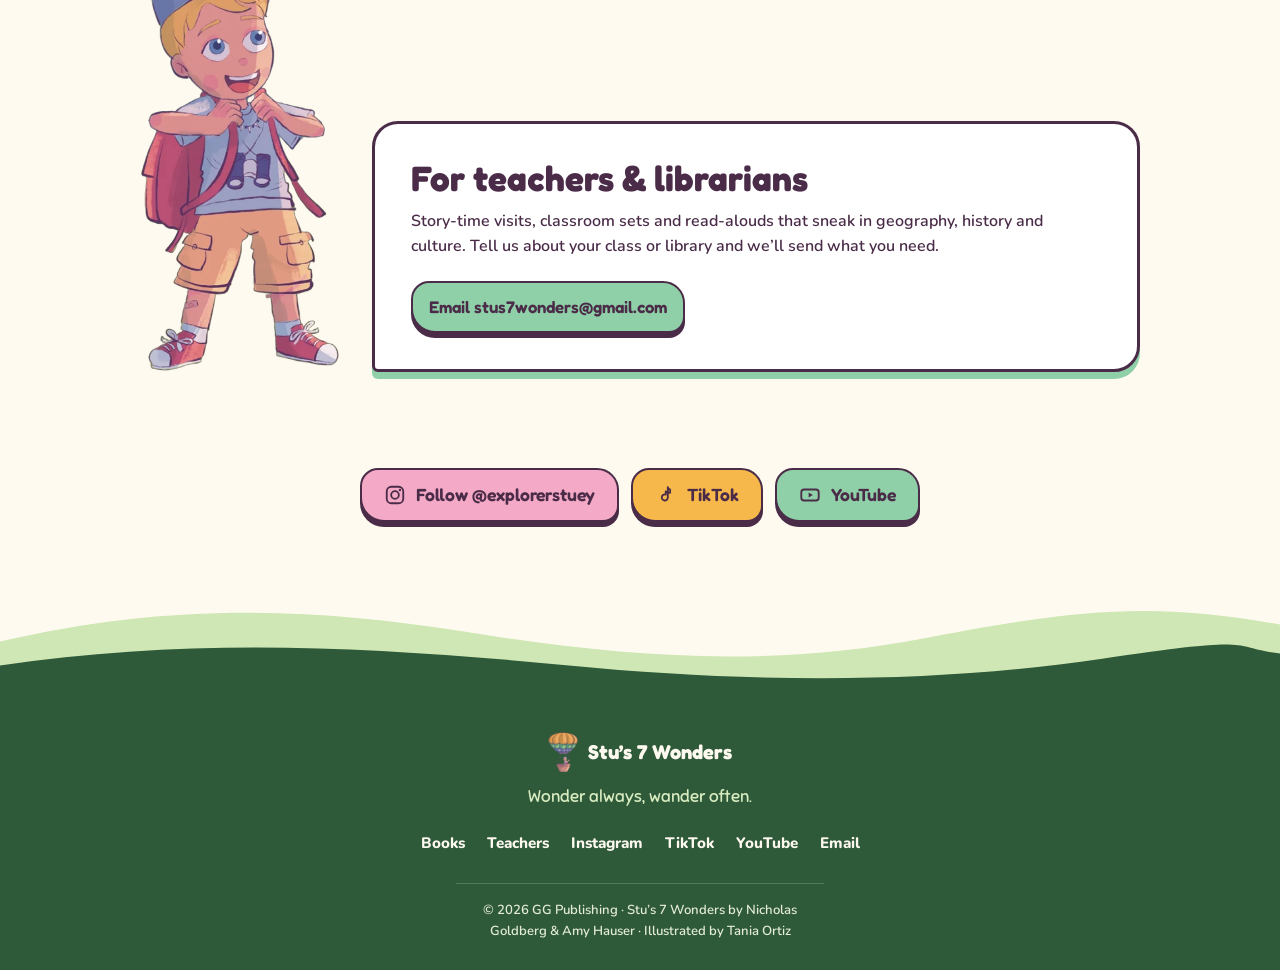
==== commit a814aeba: "Make Pick a book the hero call to action Remove the sky birds, put a larger gold Pick a book button " ====
--- a/index.html
+++ b/index.html
@@ -39,7 +39,6 @@
   <filter id="paint"><feTurbulence type="fractalNoise" baseFrequency=".035" numOctaves="3" seed="4"/><feDisplacementMap in="SourceGraphic" scale="9"/></filter>
   <filter id="grain"><feTurbulence type="fractalNoise" baseFrequency=".9" numOctaves="2"/><feColorMatrix values="0 0 0 0 .3  0 0 0 0 .2  0 0 0 0 .3  0 0 0 .07 0"/></filter>
   <symbol id="cloud" viewBox="0 0 220 100"><path d="M30 80c-22 0-30-26-10-36 2-22 30-30 44-16 10-26 52-30 64-4 18-12 46-2 46 20 22 2 30 36 0 36z"/></symbol>
-  <symbol id="bird" viewBox="0 0 40 20"><path d="M2 12C10 4 16 6 20 13 24 6 30 4 38 12" fill="none" stroke="currentColor" stroke-width="3" stroke-linecap="round"/></symbol>
 </svg>
 
 <header class="sky" id="top">
@@ -50,17 +49,13 @@
   <div class="clouds mid" data-depth=".35" aria-hidden="true">
     <svg class="c c4"><use href="#cloud"/></svg><svg class="c c5"><use href="#cloud"/></svg>
   </div>
-  <div class="birds" aria-hidden="true">
-    <svg class="bird b1"><use href="#bird"/></svg><svg class="bird b2"><use href="#bird"/></svg><svg class="bird b3"><use href="#bird"/></svg>
-  </div>
-
   <p class="kicker">Picture-book adventures · ages 4–8</p>
   <div class="hero-copy">
     <h1><span class="w">Stu’s</span> <span class="w">7</span> <span class="w">Wonders</span></h1>
     <p class="sub">Climb aboard Explorer Stu’s hot-air balloon and discover the wonders of our world — one rhyming adventure at a time.</p>
     <div class="hero-actions">
-      <a class="btn alt hero-worksheets" href="#worksheets">Free worksheets</a>
-      <a class="scroll-cue" href="#books">Pick a book <span>↓</span></a>
+      <a class="btn hero-pick" href="#books">Pick a book <span>↓</span></a>
+      <a class="btn hero-worksheets" href="#worksheets">Free worksheets</a>
     </div>
   </div>
 
@@ -80,9 +75,9 @@
 
 <main>
   <section id="books" class="books">
-    <h2 class="pop">Where should we fly?</h2>
+    <h2>Where should we fly?</h2>
     <div class="book-grid" id="worksheets">
-      <article class="book pop" style="--tint:#f6b84b">
+      <article class="book" style="--tint:#f6b84b">
         <div class="cover-wrap">
           <div class="cover tilt">
             <img src="assets/rio-art.webp" width="900" height="650" alt="Stu's friends dancing at Carnival beneath Christ the Redeemer in Rio">
@@ -96,7 +91,7 @@
           <div class="btn-row"><a class="btn" aria-label="Get Discovering Rio on Amazon" href="https://www.amazon.com/dp/B0CZY2JQ9W" target="_blank" rel="noopener">Get the book</a><a class="btn alt" href="worksheets/rio/" aria-label="Free interactive Rio worksheets">Worksheets</a></div>
         </div>
       </article>
-      <article class="book pop" style="--tint:#e9785a">
+      <article class="book" style="--tint:#e9785a">
         <div class="cover-wrap">
           <div class="cover tilt">
             <img src="assets/rome-art.webp" width="900" height="675" alt="Gladiators and Stu at the Colosseum in Rome">
@@ -109,7 +104,7 @@
           <div class="btn-row"><a class="btn" aria-label="Get Discovering Rome on Amazon" href="https://www.amazon.com/dp/B0F18L943T" target="_blank" rel="noopener">Get the book</a><a class="btn alt" href="worksheets/rome/" aria-label="Free interactive Rome worksheets">Worksheets</a></div>
         </div>
       </article>
-      <article class="book pop" style="--tint:#d64545">
+      <article class="book" style="--tint:#d64545">
         <div class="cover-wrap">
           <div class="cover tilt">
             <img class="china-face" src="assets/china-cover.webp" width="900" height="900" alt="Stu and one panda on the Great Wall of China">
--- a/style.css
+++ b/style.css
@@ -73,8 +73,10 @@
 h1 .w:nth-child(1){color:var(--gold)}h1 .w:nth-child(2){color:var(--coral);animation-delay:.25s}h1 .w:nth-child(3){color:#8fd0a8;animation-delay:.5s}
 @keyframes hop{0%,80%,100%{transform:translateY(0)}86%{transform:translateY(-8px)}92%{transform:translateY(1px)}}
 .sub{font-size:clamp(.92rem,3.2vw,1.08rem);line-height:1.35;font-weight:600;max-width:38ch;margin:0}
-.hero-actions{display:flex;flex-wrap:wrap;align-items:center;gap:8px;margin-top:10px}
-.hero-worksheets{min-height:46px;padding:10px 16px;font-size:1.02rem}
+.hero-actions{display:flex;flex-direction:column;align-items:stretch;gap:8px;margin-top:10px}
+.hero-pick{font-size:1.2rem;min-height:54px;padding:12px 18px;box-shadow:0 5px 0 var(--ink)}
+.hero-pick span{display:inline-block;animation:nudge 1.6s ease-in-out infinite}
+.hero-worksheets{background:#fff;font-size:.95rem;min-height:42px;padding:8px 14px;box-shadow:0 3px 0 var(--ink)}
 
 .balloon-wrap{grid-area:balloon;position:relative;z-index:4;width:min(34vw,148px);margin:0}
 .balloon-drift{transform-origin:50% 0;animation:drift 17s ease-in-out infinite}
@@ -97,14 +99,6 @@
 .c7{width:min(40vw,200px);height:64px;bottom:-32px;right:-10%;animation:sway 14s ease-in-out infinite reverse}
 @keyframes float{from{transform:translateX(-30vw)}to{transform:translateX(130vw)}}
 @keyframes sway{50%{transform:translateX(16px)}}
-.birds{position:absolute;inset:0;z-index:2;pointer-events:none}
-.bird{position:absolute;width:26px;height:13px;color:#5b4a6b;animation:birdfly 22s linear infinite}
-.bird use{animation:flap .5s ease-in-out infinite alternate;transform-origin:center}
-.b1{top:18%;animation-delay:-4s}.b2{top:34%;width:20px;animation-delay:-5s}.b3{top:12%;width:16px;animation-delay:-6s}
-@keyframes birdfly{from{left:-8%;translate:0 0}50%{translate:0 -18px}to{left:108%;translate:0 0}}
-@keyframes flap{to{transform:scaleY(.45)}}
-.scroll-cue{position:relative;z-index:7;margin:0;font-family:Fredoka;font-weight:600;font-size:.95rem;color:var(--ink);text-decoration:none;background:#fff;padding:8px 12px;border-radius:99px;box-shadow:0 3px 0 var(--ink);border:2px solid var(--ink);min-height:44px;display:inline-flex;align-items:center}
-.scroll-cue span{display:inline-block;animation:nudge 1.6s ease-in-out infinite}
 @keyframes nudge{50%{transform:translateY(4px)}}
 
 /* ---------- BUTTONS ---------- */
@@ -113,6 +107,8 @@
 .btn:active{transform:translateY(4px);box-shadow:0 1px 0 var(--ink)}
 .btn:focus-visible{outline:3px dashed var(--teal);outline-offset:4px}
 .btn.alt{background:#8fd0a8}
+.btn.hero-pick{font-size:1.2rem;min-height:54px;padding:12px 18px;box-shadow:0 5px 0 var(--ink)}
+.btn.hero-worksheets{background:#fff;font-size:.95rem;min-height:42px;padding:8px 14px;box-shadow:0 3px 0 var(--ink)}
 .btn.insta{background:#f4a9c6}
 .btn svg{flex:none;width:22px;height:22px;display:block}
 @keyframes wiggle{20%{transform:scale(1.03)}40%{transform:scale(1.05)}60%{transform:scale(1.03)}80%{transform:scale(1.01)}}
@@ -149,7 +145,7 @@
 /* pop-in on scroll */
 .js .pop{opacity:0;transform:translateY(40px) scale(.92);transition:opacity .6s,transform .8s cubic-bezier(.2,1.4,.4,1)}
 .js .pop.in{opacity:1;transform:none}
-.book.pop:nth-child(2){transition-delay:.15s}
+.js .books,.js .books .pop{opacity:1;transform:none}
 
 /* ---------- MAP ---------- */
 .journey{max-width:1100px}
@@ -197,7 +193,9 @@
  .sky h1{font-size:clamp(2.5rem,4vw,3.6rem)}
  .sub{font-size:1.05rem;max-width:46ch}
  .balloon-wrap{width:200px}
- .hero-worksheets{min-height:52px;padding:12px 18px;font-size:1.1rem}
+ .hero-actions{flex-direction:row;align-items:center}
+ .btn.hero-pick{font-size:1.28rem;min-height:58px;padding:14px 26px}
+ .btn.hero-worksheets{font-size:1rem;min-height:46px;padding:10px 16px}
  .books{padding:6px 40px 40px}
  .books h2{margin-bottom:14px}
  .book-grid{grid-template-columns:repeat(3,minmax(0,1fr));gap:22px;align-items:stretch}
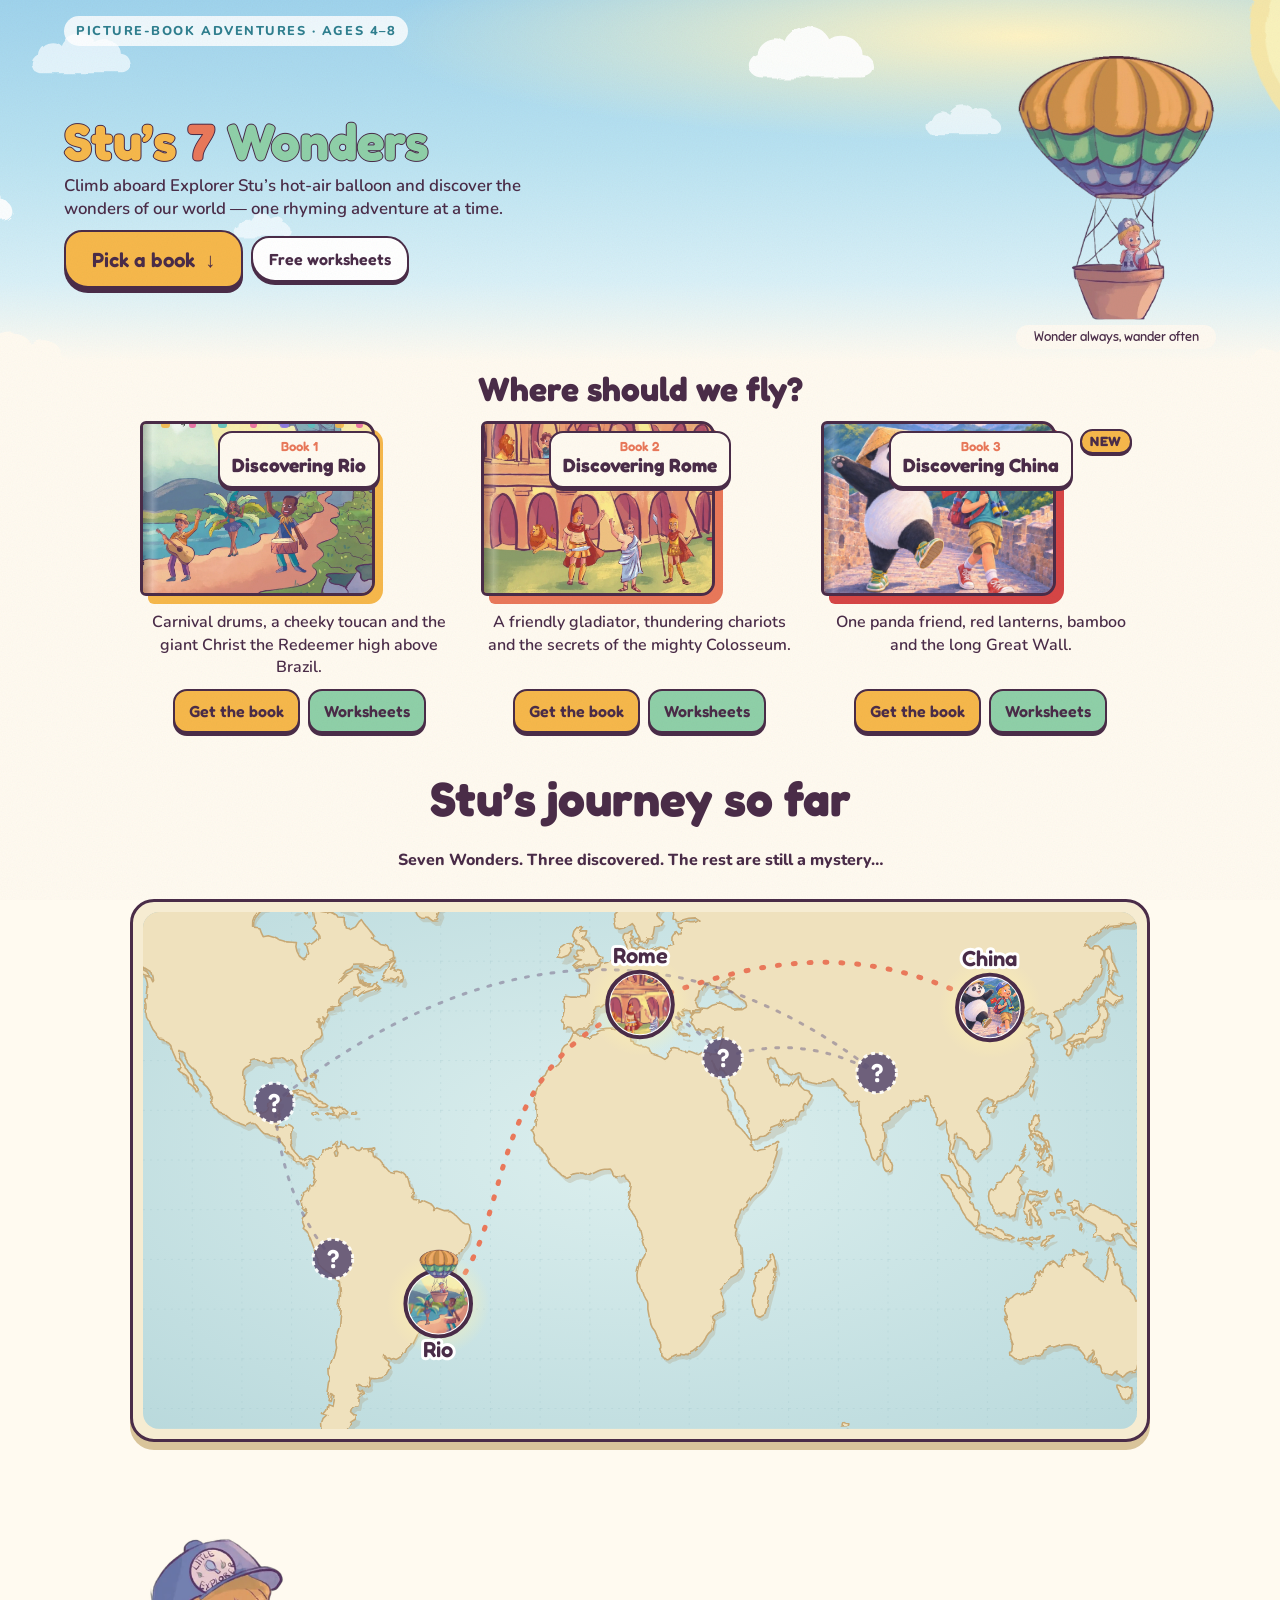
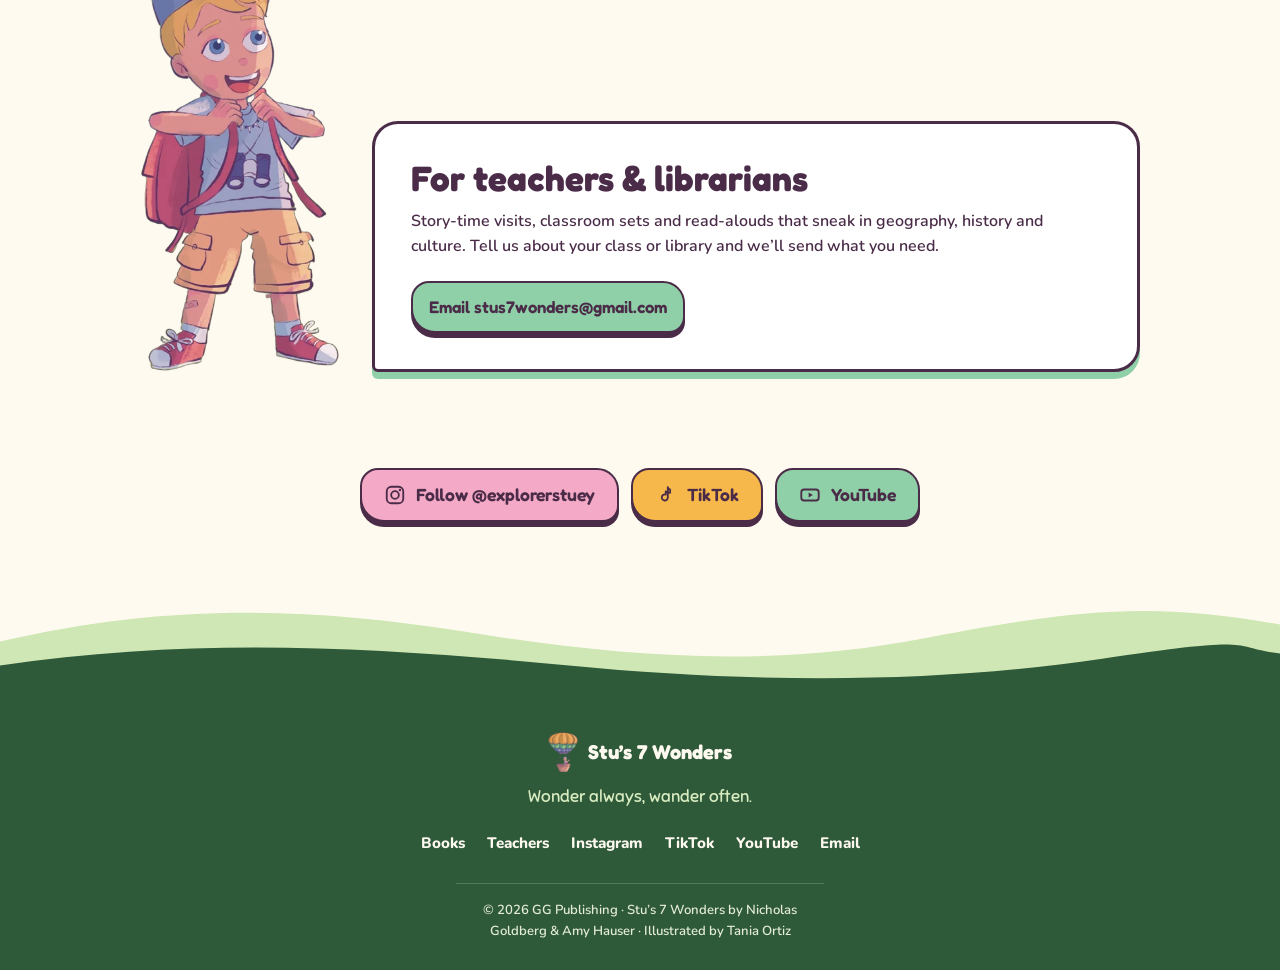
==== commit a01da343: "Extend the travelled map trail from Rome to China The red route was only Rio to Rome, so China looke" ====
--- a/index.html
+++ b/index.html
@@ -136,8 +136,8 @@
         <path class="land-shadow" d="M237.9 659.5L236.9 661.8L235.8 663.9L228.2 663.3L220.0 663.6L215.5 662.0L215.5 661.8L213.5 660.5L221.7 660.7L229.5 661.1L232.2 659.2L234.1 657.6L237.9 659.5ZM-124.4 657.0L-131.4 657.6L-136.1 655.9L-138.3 654.3L-138.4 654.0L-140.8 652.8L-140.8 652.8L-138.6 651.0L-131.8 651.8L-128.2 653.2L-125.4 654.9L-124.4 657.0ZM290.3 650.2L294.8 652.2L296.4 655.0L296.8 657.0L297.0 659.4L291.3 660.9L285.4 662.0L278.6 663.1L271.0 664.0L262.4 663.8L257.6 662.2L258.2 660.3L266.0 659.0L269.1 657.5L271.4 655.5L273.0 653.8L275.2 652.1L277.6 650.2L277.6 650.2L279.4 650.2L284.9 649.2L290.3 650.2ZM13.8 629.1L18.5 629.8L22.8 629.0L20.8 630.7L17.3 631.8L12.3 631.5L8.6 629.8L8.6 629.8L9.4 628.3L13.8 629.1ZM-2.0 629.0L3.5 630.8L1.4 630.7L-3.3 630.2L-8.3 628.9L-8.3 628.9L-5.7 627.9L-2.0 629.0ZM94.6 621.8L98.6 622.5L102.6 621.9L104.7 624.6L101.9 624.2L97.5 624.4L93.0 624.2L88.1 624.5L84.4 623.6L82.4 621.7L82.4 621.7L84.7 620.8L89.3 621.5L94.6 621.8ZM205.6 617.3L206.1 619.4L205.4 621.2L204.4 622.9L200.1 623.6L196.1 624.5L191.3 624.4L193.1 622.6L188.8 623.2L184.8 623.8L182.0 622.5L181.8 620.6L185.8 618.8L185.8 618.8L188.3 618.2L192.5 618.4L193.5 616.0L193.7 614.3L193.7 610.6L195.7 608.4L199.1 607.7L201.0 609.4L201.9 611.1L203.4 613.2L204.6 615.2L205.6 617.3ZM241.4 585.7L239.8 586.7L237.1 586.0L234.1 586.4L231.6 587.5L229.0 588.7L227.2 590.1L226.7 591.9L226.9 593.6L228.7 595.2L226.2 596.3L222.7 596.6L220.7 598.2L218.6 599.6L216.3 601.6L215.8 603.4L217.0 605.3L219.0 606.7L222.0 607.8L224.7 609.3L226.2 611.1L227.0 612.8L228.1 614.6L229.8 616.2L230.9 617.9L231.4 622.2L232.4 623.9L232.7 625.7L233.9 627.6L233.4 630.0L231.4 631.9L229.2 633.5L224.4 634.1L222.7 635.7L220.5 637.3L215.1 639.0L210.2 639.7L205.6 640.7L200.7 641.7L197.8 643.7L192.0 643.8L185.6 643.7L179.8 644.0L173.7 644.0L174.8 645.8L180.4 646.7L184.4 647.9L186.7 649.6L182.6 651.0L176.4 650.6L171.2 651.8L171.0 653.7L170.8 655.5L175.1 657.0L175.9 658.8L180.5 660.5L188.2 661.2L194.8 662.5L200.0 663.9L206.6 665.4L215.6 666.1L224.5 667.4L230.7 668.8L237.5 670.3L241.0 672.5L242.8 674.2L247.2 672.6L253.2 671.2L259.6 669.8L267.1 668.6L273.6 667.3L282.6 667.2L291.5 667.9L298.9 669.0L301.2 667.0L306.3 665.6L315.5 665.5L322.7 664.5L329.5 663.5L337.1 662.9L345.1 662.0L350.7 660.9L348.2 659.2L346.6 657.6L346.6 655.9L339.5 656.0L332.1 656.8L324.9 656.8L323.9 655.0L324.4 651.6L326.1 650.6L331.3 649.5L337.4 648.4L341.8 647.0L346.2 645.7L349.5 643.8L354.5 643.0L359.4 642.4L361.9 642.0L367.5 641.8L372.9 641.2L377.4 640.3L381.8 639.2L385.8 638.1L390.8 636.7L394.0 635.1L397.4 633.7L398.5 631.9L394.7 630.8L396.0 628.9L398.4 627.5L402.1 626.6L406.1 625.5L409.8 624.0L412.7 622.2L414.5 620.0L417.1 618.7L421.5 619.0L423.2 620.6L427.6 620.7L427.7 619.0L429.6 617.2L433.5 617.6L434.4 619.4L438.8 619.6L443.5 618.8L448.0 618.3L452.1 618.6L453.7 620.5L457.7 618.9L461.4 618.1L465.5 617.5L469.6 616.8L473.3 615.7L477.4 615.0L480.5 614.0L482.7 612.4L485.4 613.5L489.2 612.9L491.8 615.1L493.9 616.7L498.0 615.8L499.7 614.0L503.4 612.7L508.1 613.0L509.6 614.7L512.5 613.0L516.5 612.5L520.7 612.3L524.6 612.4L528.6 612.9L532.6 613.2L534.3 614.7L536.6 616.1L540.6 615.3L544.9 615.1L549.0 615.1L553.1 615.0L556.7 614.4L560.5 613.8L563.8 612.5L567.2 611.7L570.9 611.3L573.7 610.0L575.6 607.5L577.7 605.9L581.5 606.6L582.9 608.3L586.0 609.4L589.8 609.0L592.4 610.6L595.1 611.8L598.8 610.7L600.1 608.7L603.4 607.9L607.1 606.4L610.7 605.7L615.0 604.8L617.8 603.8L620.8 602.7L623.6 601.7L627.1 602.3L630.3 600.6L632.7 599.4L636.1 599.4L639.1 598.4L639.8 596.7L642.9 595.4L645.9 594.5L649.5 593.8L652.8 593.4L656.1 593.7L659.5 594.2L662.4 595.4L662.7 597.4L666.0 599.0L668.2 600.3L672.5 600.8L674.9 602.1L677.9 603.4L681.4 603.6L684.3 602.7L687.5 600.8L690.9 601.8L694.4 602.4L697.9 602.9L701.4 603.3L705.1 603.3L708.0 608.1L707.9 609.3L707.5 611.4L704.0 612.5L701.1 614.3L701.6 616.1L705.7 616.0L705.2 617.8L703.3 619.6L701.6 621.5L704.4 622.9L708.6 623.4L712.8 622.6L714.8 620.7L716.0 619.0L718.0 617.5L720.3 616.2L721.2 614.5L723.1 612.3L725.4 611.8L729.6 611.6L733.2 611.1L736.9 610.4L738.7 608.5L739.7 606.8L742.2 605.1L745.8 603.9L748.9 603.0L750.9 601.4L752.9 600.6L755.6 599.9L759.2 600.4L762.5 599.9L766.0 599.4L770.0 599.6L772.6 598.4L774.5 595.3L775.8 596.5L777.6 598.7L780.6 599.6L784.1 600.0L787.6 599.4L791.3 599.8L794.7 599.9L797.0 599.4L800.1 599.7L802.8 600.7L806.1 600.1L810.0 600.1L813.4 599.4L817.2 600.1L819.6 598.5L821.4 597.0L823.9 595.7L828.5 592.3L830.8 592.9L833.6 594.2L836.0 595.8L840.7 598.6L844.2 598.7L847.6 598.7L851.5 598.2L855.4 597.5L858.4 596.3L860.9 594.9L864.9 594.7L867.7 593.7L870.5 594.6L872.4 596.1L874.9 597.5L878.9 597.4L881.4 598.5L885.7 599.7L890.3 600.2L894.1 599.8L896.9 598.4L899.3 596.9L902.6 596.5L905.9 597.2L909.7 597.6L913.1 596.9L916.4 596.9L919.6 597.4L922.9 597.8L926.2 597.0L930.1 596.3L933.8 596.1L937.9 596.1L941.3 595.6L944.6 595.3L945.6 593.0L945.7 591.1L948.0 592.3L948.6 594.4L949.8 596.4L951.3 597.9L954.4 598.7L958.5 598.4L963.3 598.4L966.6 598.1L971.4 598.1L974.8 598.0L979.5 598.2L983.6 598.5L986.2 600.0L985.5 601.7L987.8 603.1L991.7 604.2L995.8 605.4L1000.5 606.2L1005.4 606.9L1009.1 607.6L1013.2 607.7L1015.6 606.2L1018.8 607.5L1021.6 608.9L1024.8 610.0L1029.2 610.5L1033.4 611.0L1035.2 612.8L1039.3 613.9L1042.1 615.5L1046.1 616.3L1050.3 616.2L1054.3 616.5L1058.6 616.4L1062.9 616.7L1067.0 617.4L1070.8 618.5L1074.6 619.4L1077.1 620.7L1076.7 622.6L1074.8 624.2L1073.1 626.3L1071.8 627.9L1070.1 629.8L1065.4 630.6L1063.2 632.2L1058.5 633.2L1056.9 635.0L1054.4 636.7L1051.8 638.2L1050.3 640.1L1049.3 641.8L1049.0 643.9L1049.1 645.7L1051.1 647.5L1051.9 649.2L1053.6 650.8L1060.4 651.5L1061.8 653.5L1055.3 654.2L1049.7 655.2L1042.8 655.4L1039.7 658.0L1039.1 660.2L1037.5 661.9L1035.6 663.7L1040.4 665.2L1042.3 667.1L1045.4 668.9L1049.8 670.4L1054.9 671.9L1060.4 673.3L1068.7 674.8L1070.6 677.0L1081.0 678.0L1081.7 678.4L1084.5 679.8L1094.5 678.6L1102.8 680.1L1109.1 681.2L1109.1 705.7L-200.0 705.7L-200.0 681.2L-199.8 681.2L-196.6 678.5L-190.0 680.0L-189.6 679.8L-188.6 679.4L-187.4 678.9L-186.3 678.5L-185.8 678.3L-185.2 678.3L-184.8 678.4L-179.6 680.3L-175.0 678.4L-174.1 678.1L-163.5 677.3L-160.0 678.4L-158.3 679.0L-152.8 680.5L-142.5 681.7L-134.3 683.1L-120.3 684.2L-109.8 683.0L-94.3 683.9L-85.6 685.3L-76.0 684.0L-65.8 682.7L-65.1 680.5L-79.4 680.3L-91.1 679.2L-94.2 677.4L-103.9 676.4L-103.3 674.3L-102.0 672.4L-100.6 670.7L-101.3 668.8L-107.4 667.5L-110.1 665.9L-115.8 664.4L-106.9 664.7L-98.5 663.9L-93.3 665.5L-86.8 664.1L-80.8 662.4L-77.9 660.9L-79.2 658.9L-83.9 657.7L-89.2 656.3L-96.7 656.0L-103.2 655.4L-110.3 654.9L-112.6 653.2L-117.3 651.8L-120.2 650.1L-121.3 644.8L-119.5 645.3L-116.3 646.8L-110.3 646.3L-104.5 645.7L-101.5 647.7L-95.8 647.2L-90.9 646.2L-86.4 644.9L-82.2 643.4L-76.7 642.9L-76.9 641.2L-78.2 639.5L-77.1 637.8L-72.4 637.0L-70.3 638.6L-64.7 637.7L-60.5 636.5L-55.3 636.4L-50.4 635.9L-45.5 634.8L-41.6 633.8L-37.1 632.8L-34.3 633.1L-31.8 633.5L-26.4 632.8L-21.5 633.7L-16.6 633.6L-11.8 632.9L-6.9 633.4L-1.5 633.8L3.6 633.7L8.9 633.7L14.3 633.8L19.3 633.7L23.0 632.3L27.4 631.6L31.9 632.6L36.3 631.7L40.2 630.1L42.6 631.6L43.8 633.2L46.2 634.7L50.0 633.4L54.3 635.1L59.2 635.7L63.4 636.9L68.5 636.7L73.2 635.8L78.7 636.0L83.6 636.7L88.6 637.5L90.5 635.5L88.1 633.9L86.4 632.3L81.7 631.9L79.6 630.2L78.8 628.5L77.5 625.0L80.3 625.6L85.1 625.9L89.8 625.6L94.0 626.4L97.7 627.7L99.3 629.4L104.2 629.6L108.9 629.0L113.9 628.1L118.4 627.6L122.1 628.6L127.0 628.3L130.1 624.7L133.0 626.8L137.2 627.6L141.8 627.2L144.8 629.0L149.5 629.2L153.9 629.7L158.3 630.7L161.1 629.0L162.6 627.4L166.2 629.2L171.2 628.7L174.9 629.7L177.4 631.3L182.2 630.8L186.0 629.8L189.7 628.6L194.1 628.0L199.2 627.5L203.9 626.8L207.4 625.8L209.6 624.4L210.4 622.4L210.0 620.5L208.9 618.6L207.6 616.8L206.4 615.0L205.5 613.4L205.3 611.5L205.6 609.7L207.4 608.0L208.8 606.1L209.4 604.3L208.6 602.3L208.2 600.4L210.0 598.4L212.0 597.0L214.3 595.3L216.8 593.8L219.8 592.4L221.2 590.4L223.2 589.2L225.4 588.0L228.9 587.7L231.2 586.3L233.8 585.3L236.8 584.8L239.4 583.6L241.5 582.2L244.3 581.6L246.5 582.8L245.1 584.3L241.4 585.7ZM208.2 537.9L212.9 540.7L218.0 541.8L216.4 544.1L212.9 544.4L211.1 542.7L209.9 544.6L206.7 546.1L202.8 545.5L200.2 544.1L196.3 543.5L191.8 540.9L188.1 538.4L183.0 533.2L186.0 534.1L191.1 537.3L196.0 538.9L197.8 536.8L199.0 533.6L202.4 531.7L205.0 532.2L205.0 532.2L206.4 534.4L208.2 537.9ZM241.6 525.1L244.5 527.2L243.5 528.8L238.5 530.2L236.9 528.6L233.8 530.7L232.0 528.6L236.4 525.8L239.5 527.0L241.6 525.1ZM710.1 518.7L704.5 519.0L704.4 516.5L705.0 514.6L705.2 513.6L707.6 515.1L711.0 515.7L711.1 516.5L710.1 518.7ZM983.3 477.3L986.8 478.9L988.8 478.2L991.6 477.3L993.8 477.6L994.0 483.1L992.8 484.7L992.4 488.5L991.1 487.2L988.6 490.4L987.9 490.2L985.6 490.1L983.4 486.1L982.9 483.0L980.8 479.0L980.9 476.8L983.3 477.3ZM1083.7 477.8L1084.5 479.8L1087.1 477.9L1088.2 479.8L1088.2 481.8L1086.8 483.9L1084.4 487.4L1082.6 489.2L1083.9 491.5L1081.1 491.5L1078.0 493.3L1077.0 496.3L1075.0 501.0L1072.1 503.1L1070.3 504.4L1067.0 504.3L1064.6 502.8L1060.6 502.4L1060.0 500.7L1062.0 497.3L1066.6 492.7L1068.9 491.8L1071.5 490.1L1074.6 487.6L1076.8 485.2L1078.4 481.8L1079.8 480.6L1080.4 478.0L1082.9 475.9L1083.7 477.8ZM1089.5 455.7L1092.1 460.6L1092.2 457.4L1093.9 458.7L1094.4 462.2L1097.3 463.7L1099.8 464.1L1101.9 462.3L1103.7 462.9L1102.8 467.0L1101.7 469.7L1098.9 469.6L1098.0 471.0L1098.3 473.0L1097.8 473.9L1096.4 476.4L1094.6 479.6L1091.8 481.4L1091.2 480.2L1089.6 479.5L1091.7 475.7L1090.5 473.1L1086.6 471.3L1086.7 469.6L1089.4 468.0L1090.0 464.4L1089.8 461.4L1088.3 458.3L1088.4 457.5L1086.7 455.6L1083.8 451.5L1082.3 448.2L1083.7 447.8L1085.6 450.4L1088.5 451.6L1089.5 455.7ZM1062.3 390.7L1060.9 391.9L1058.9 390.6L1056.3 388.5L1053.9 386.1L1051.5 382.8L1051.0 381.2L1052.6 381.3L1054.6 382.8L1056.2 384.4L1057.4 385.7L1060.4 388.6L1062.3 390.7ZM1103.2 368.4L1104.4 369.7L1103.8 372.1L1101.6 372.8L1099.6 372.2L1099.2 370.2L1100.6 368.6L1102.3 369.1L1103.2 368.4ZM1106.8 365.9L1104.5 366.8L1104.0 365.1L1105.8 364.2L1107.0 363.9L1109.1 362.5L1109.1 364.7L1106.8 365.9ZM-199.7 364.5L-200.0 364.7L-200.0 362.5L-199.2 362.2L-199.7 364.5ZM1064.9 364.3L1063.7 364.9L1062.5 362.9L1062.6 361.6L1064.9 364.3ZM1062.2 357.2L1062.8 360.9L1061.8 360.4L1061.1 360.6L1060.5 359.3L1060.5 355.8L1062.2 357.2ZM636.6 350.8L637.2 356.4L638.1 358.6L637.7 360.8L637.1 362.1L635.9 359.4L635.2 360.8L635.9 364.2L635.5 366.2L634.5 367.3L634.3 371.2L632.9 376.6L631.1 383.0L628.8 391.8L627.4 398.3L625.8 403.7L622.8 404.8L619.7 406.7L617.6 405.5L614.7 403.9L613.7 401.4L613.4 397.3L612.2 393.6L611.8 390.3L612.5 386.9L614.2 386.1L614.2 384.6L615.9 381.1L616.2 378.1L615.4 375.9L614.7 373.0L614.4 368.7L615.7 366.1L616.2 363.1L618.0 363.0L620.0 362.0L621.4 361.2L623.0 361.1L625.0 358.5L628.0 355.6L629.1 353.3L628.6 351.3L630.2 351.9L632.2 348.6L632.2 345.8L633.4 343.8L634.7 345.8L635.7 347.7L636.6 350.8ZM976.6 351.8L977.9 355.4L980.2 353.7L981.4 355.6L983.2 357.4L982.8 359.5L983.6 363.5L984.1 365.8L985.1 366.4L986.0 370.3L985.7 372.7L986.9 375.9L990.8 378.3L993.4 380.5L995.8 382.5L995.3 383.7L997.4 386.6L998.8 391.6L1000.3 390.6L1001.8 392.6L1002.6 391.9L1003.3 396.8L1005.9 399.6L1007.5 401.4L1010.4 405.2L1011.4 408.9L1011.5 411.5L1011.2 414.4L1013.0 418.4L1012.8 422.5L1012.1 424.6L1011.2 428.8L1011.2 431.4L1010.5 434.8L1008.9 439.0L1006.2 441.3L1004.9 444.9L1003.7 447.2L1002.6 451.2L1001.2 453.5L1000.3 457.0L999.8 460.1L1000.0 461.6L997.9 463.2L993.8 463.4L990.5 465.3L988.8 467.1L986.6 469.1L983.6 467.0L981.4 466.2L981.9 463.8L979.9 464.7L976.8 468.0L973.6 466.8L971.6 466.1L969.5 465.7L966.0 464.4L963.6 461.5L962.9 458.0L962.1 455.6L960.3 453.8L956.8 453.2L958.0 450.9L957.1 447.5L955.3 450.7L952.1 451.6L954.0 449.0L954.6 446.3L956.0 444.0L955.7 440.6L952.7 444.6L950.4 446.2L949.1 449.8L946.2 447.9L946.3 445.5L944.0 442.1L942.1 440.4L942.8 439.3L938.1 436.5L935.6 436.3L932.1 434.1L925.6 434.5L920.9 436.2L916.7 437.7L913.3 437.4L909.4 439.8L906.3 440.9L905.6 443.3L904.2 445.2L901.1 445.3L898.8 445.7L895.6 444.9L893.0 445.4L890.5 445.6L888.4 448.1L887.3 447.9L885.5 449.2L883.7 450.7L881.1 450.5L878.6 450.5L874.8 447.5L872.8 446.6L872.9 444.0L874.7 443.3L875.3 442.3L875.2 440.6L875.6 437.4L875.2 434.6L873.3 429.9L872.7 427.3L872.9 424.6L871.4 421.6L871.3 420.3L869.7 418.4L869.3 414.8L867.2 411.1L866.7 409.1L868.3 411.1L867.1 406.8L868.9 408.2L869.9 410.0L869.9 407.6L868.1 403.9L867.7 402.5L866.9 401.1L867.3 398.4L868.0 397.2L868.5 394.9L868.1 392.2L869.6 388.9L869.9 392.4L871.4 389.2L874.4 387.7L876.2 385.7L879.0 384.0L880.6 383.6L881.6 384.2L884.5 382.5L886.7 381.9L887.2 380.9L888.2 380.5L890.2 380.6L894.0 379.2L896.0 377.2L896.9 374.7L899.1 372.3L899.2 370.5L899.3 368.0L901.9 364.0L903.4 368.0L904.9 367.1L903.6 364.9L904.8 362.7L906.4 363.7L906.8 360.1L908.8 357.8L909.7 356.0L911.5 355.2L911.6 353.9L913.2 354.5L913.2 353.3L914.8 352.6L916.6 352.0L919.3 354.1L921.3 356.9L923.6 356.9L925.9 357.4L925.1 354.8L926.9 351.1L928.5 349.9L927.9 348.7L929.5 346.1L931.7 344.4L933.6 345.0L936.6 344.1L936.6 341.7L933.9 340.2L935.8 339.5L938.3 340.7L940.2 342.6L943.2 343.8L944.3 343.3L946.5 344.7L948.7 343.4L950.0 343.8L950.9 342.9L952.6 345.2L951.6 347.7L950.2 349.6L949.0 349.7L949.4 351.6L948.3 353.9L947.0 356.2L947.3 357.5L950.2 360.1L953.0 361.5L954.8 363.1L957.5 365.9L958.5 365.9L960.4 367.1L960.9 368.5L964.4 370.1L966.8 368.5L967.5 366.0L968.3 363.9L968.7 361.4L969.8 357.7L969.3 355.5L969.6 354.1L969.2 351.5L969.6 348.0L970.3 347.0L969.8 345.5L970.6 343.0L971.3 340.5L971.4 339.1L972.8 337.4L973.8 339.7L974.1 342.6L975.0 343.1L975.1 345.1L976.4 347.4L976.7 350.1L976.6 351.8ZM1044.1 336.5L1045.1 338.1L1042.5 338.1L1041.2 335.2L1043.3 336.4L1044.1 336.5ZM893.5 335.4L892.0 335.5L887.2 332.2L890.5 331.3L892.5 332.7L893.7 334.1L893.5 335.4ZM1039.5 333.7L1038.0 333.8L1035.8 333.3L1035.1 332.6L1035.3 330.8L1037.7 331.5L1038.9 332.5L1039.5 333.7ZM1042.5 332.4L1041.9 333.3L1039.2 329.3L1038.5 326.5L1039.7 326.5L1041.0 330.2L1042.5 332.4ZM907.0 334.9L903.9 336.0L903.5 335.4L903.8 333.8L905.4 331.0L909.0 329.1L909.4 328.0L912.5 327.0L915.1 326.8L916.2 326.3L917.6 326.8L916.2 328.1L912.5 330.1L909.4 331.5L907.0 334.9ZM883.3 325.4L884.6 326.7L886.8 326.3L887.7 328.3L883.5 329.2L881.0 329.8L879.1 329.8L880.3 327.1L882.3 327.1L883.3 325.4ZM901.5 325.4L900.9 328.0L895.5 329.3L890.6 328.8L890.6 327.1L893.5 326.1L895.8 327.5L898.2 327.1L901.5 325.4ZM1035.9 326.6L1036.1 327.5L1033.2 325.5L1031.2 323.9L1029.9 322.3L1030.4 321.8L1032.1 323.0L1035.1 325.1L1035.9 326.6ZM1027.4 322.0L1026.7 322.2L1025.1 321.2L1023.6 319.3L1023.8 318.5L1026.0 320.5L1027.4 322.0ZM849.5 319.3L856.5 319.8L857.3 317.9L864.1 320.1L865.4 323.1L870.8 324.0L875.3 326.7L871.1 328.5L867.1 326.6L863.9 326.7L860.1 326.4L856.7 325.6L852.5 323.8L849.8 323.3L848.3 323.9L841.7 322.0L841.0 320.0L837.7 319.7L840.2 315.2L844.6 315.5L847.5 317.3L849.0 317.7L849.5 319.3ZM944.5 316.7L942.6 319.9L942.2 316.4L942.9 314.7L943.6 313.1L944.5 314.5L944.5 316.7ZM1021.4 319.5L1020.4 320.0L1018.8 318.2L1017.2 315.3L1016.4 311.7L1016.9 311.3L1017.3 312.6L1018.4 313.7L1020.2 316.6L1021.9 318.2L1021.4 319.5ZM1007.2 313.3L1005.3 313.7L1004.7 315.0L1002.7 316.1L1000.9 317.2L998.9 317.2L996.0 315.8L993.9 314.5L994.2 313.1L997.4 313.8L999.4 313.4L1000.0 311.2L1000.5 311.1L1000.9 313.5L1002.9 313.2L1004.0 311.6L1006.0 309.9L1005.6 307.2L1007.8 307.1L1008.5 307.9L1008.4 310.5L1007.2 313.3ZM917.3 303.9L915.9 305.5L913.4 304.6L912.7 302.6L916.4 302.4L917.3 303.9ZM929.0 302.2L930.3 305.8L927.2 303.9L924.2 303.5L922.1 303.8L919.6 303.6L920.5 301.1L925.0 300.9L929.0 302.2ZM1011.4 308.7L1010.3 310.0L1009.6 307.2L1008.7 305.5L1007.1 303.9L1005.0 302.0L1002.4 300.6L1003.4 299.5L1005.4 300.8L1006.6 301.8L1008.1 302.9L1009.6 304.8L1011.0 306.3L1011.4 308.7ZM942.3 293.2L943.4 300.7L947.1 303.5L950.2 298.6L954.3 295.8L957.6 295.8L960.7 297.4L963.4 299.0L967.3 299.9L973.6 303.1L980.3 305.8L982.8 308.2L984.8 310.5L985.4 313.2L991.4 316.1L992.3 318.6L989.0 319.1L989.8 322.2L993.0 325.2L995.4 330.1L997.5 330.0L997.3 332.0L1000.1 332.8L999.1 333.7L1002.9 335.6L1002.5 337.0L1000.1 337.3L999.2 336.1L996.1 335.6L992.4 334.9L989.6 331.9L987.5 329.4L985.6 325.3L980.9 323.3L977.8 324.6L975.6 326.1L976.1 329.6L973.2 331.2L971.2 330.4L967.4 330.2L964.2 326.4L960.5 325.4L959.6 326.8L955.0 326.9L956.5 323.1L958.8 321.8L957.8 316.8L956.1 312.9L949.1 309.0L946.1 308.6L940.6 304.3L939.5 306.5L938.1 307.0L937.3 305.3L937.3 303.2L934.5 301.0L938.4 299.3L941.0 299.4L940.7 298.1L935.4 298.1L933.9 295.4L930.7 294.5L929.2 292.2L934.1 291.1L935.9 289.6L941.8 291.5L942.3 293.2ZM910.0 281.3L907.0 285.9L904.3 286.8L900.8 285.9L894.8 286.1L891.6 286.8L891.1 290.3L894.3 294.4L896.3 292.3L903.1 290.7L902.8 292.9L901.2 292.2L899.6 294.9L896.4 296.7L899.8 302.6L899.2 304.2L902.4 309.6L902.4 312.7L900.5 314.0L899.0 312.4L900.8 308.6L897.2 310.4L896.3 309.1L896.8 307.3L894.2 304.6L894.4 300.1L892.0 301.5L892.3 306.9L892.5 313.5L890.2 314.2L888.6 312.8L889.6 308.6L889.1 304.1L887.6 304.0L886.4 300.9L887.9 297.8L888.4 294.1L890.3 287.1L891.0 285.2L894.1 281.8L897.0 283.1L901.6 283.8L905.7 283.6L909.3 280.2L910.0 281.3ZM922.5 282.6L922.3 286.7L920.4 286.2L919.9 289.0L921.4 291.5L920.4 292.0L918.9 289.1L917.8 283.2L918.5 279.5L919.8 277.8L920.0 280.3L922.2 280.7L922.5 282.6ZM839.3 315.0L835.3 315.1L832.2 311.2L827.6 307.5L826.0 304.6L823.3 300.9L821.5 297.4L818.7 290.9L815.5 287.0L814.4 283.0L813.1 279.4L809.8 276.5L807.9 272.5L805.2 269.9L801.4 264.8L801.1 262.4L803.4 262.6L809.0 263.5L812.3 268.0L815.1 271.2L817.1 273.1L820.5 278.1L824.2 278.2L827.3 281.4L829.4 285.3L832.1 287.4L830.7 291.2L832.8 292.8L834.1 292.9L834.7 296.1L836.0 298.7L838.6 299.1L840.4 302.1L839.5 307.8L839.3 315.0ZM883.2 279.4L887.3 283.7L883.0 284.2L881.7 287.4L881.9 291.6L878.4 294.8L878.3 299.4L876.9 306.5L876.4 304.8L872.2 306.9L870.8 304.1L868.2 303.8L866.4 302.3L862.1 304.0L860.7 301.8L858.4 302.0L855.4 301.5L854.8 295.3L853.0 294.0L851.2 290.0L850.7 285.9L851.2 281.6L853.3 278.5L856.0 280.1L858.8 279.3L859.5 275.3L861.1 274.5L865.4 273.5L868.0 269.8L869.8 266.8L871.3 265.1L874.4 262.6L877.2 259.3L879.0 255.7L880.5 255.7L882.3 258.0L882.5 260.1L884.9 261.4L887.9 262.7L887.7 264.6L885.2 264.8L885.9 267.1L883.2 268.6L881.1 272.8L883.8 277.2L883.2 279.4ZM914.1 248.8L914.5 251.9L914.7 254.5L913.4 258.7L912.1 254.0L910.4 256.3L911.6 259.8L910.5 261.9L906.3 259.3L905.2 255.9L906.3 253.7L904.0 251.5L902.9 253.4L901.2 253.2L898.5 255.8L897.9 254.5L899.3 250.6L901.6 249.2L903.6 247.5L904.9 249.6L907.6 248.3L908.2 246.3L910.8 246.1L910.6 242.5L913.5 244.7L913.8 247.1L914.1 248.8ZM749.9 259.1L746.7 260.1L745.0 256.5L744.3 249.8L746.0 242.2L748.5 244.8L750.2 248.1L752.0 252.9L751.4 257.8L749.9 259.1ZM233.0 240.9L229.9 241.4L229.3 241.0L230.3 239.7L230.3 237.9L232.3 237.3L233.1 237.5L233.0 240.9ZM905.4 240.1L904.1 241.7L902.9 244.6L901.8 246.0L899.6 242.8L900.3 241.5L901.2 240.2L901.6 237.3L903.6 237.1L903.0 240.2L905.7 235.7L905.4 240.1ZM885.5 244.6L880.6 249.0L882.4 245.8L885.0 242.9L887.2 239.7L889.1 235.1L889.8 238.9L887.4 241.4L885.5 244.6ZM897.8 232.6L899.9 234.1L902.3 234.1L902.2 236.0L900.5 238.0L898.2 239.4L898.1 237.2L898.3 234.9L897.8 232.6ZM910.9 231.4L911.9 236.6L909.1 235.3L909.2 236.9L910.1 239.8L908.4 240.8L908.2 237.5L907.1 237.3L906.6 234.5L908.7 234.9L908.6 233.1L906.4 229.6L909.9 229.7L910.9 231.4ZM896.5 227.2L895.5 231.2L893.9 228.9L892.1 225.3L895.2 225.5L896.5 227.2ZM895.7 201.9L898.0 203.3L899.1 202.1L899.4 203.2L898.8 205.2L900.1 208.5L899.1 212.4L897.0 213.9L896.4 217.6L897.2 221.3L899.1 221.8L900.7 221.3L905.3 223.9L904.9 226.4L906.1 227.5L905.7 229.7L902.9 227.4L901.6 224.9L900.6 226.6L898.3 223.9L895.0 224.5L893.2 223.5L893.4 221.6L894.5 220.4L893.4 219.3L893.0 221.0L891.2 218.3L890.6 216.3L890.5 211.9L892.0 213.4L892.3 206.1L893.5 201.9L895.7 201.9ZM216.0 203.2L215.1 204.4L212.4 204.4L210.2 204.5L210.0 202.5L210.5 201.9L213.5 201.9L215.4 202.3L216.0 203.2ZM174.9 204.9L173.8 205.7L171.8 204.9L169.7 203.2L170.1 202.2L171.6 201.9L172.5 202.0L174.9 202.4L176.9 203.5L177.5 204.8L174.9 204.9ZM190.6 195.6L193.8 196.3L194.2 195.5L197.1 195.6L199.2 196.8L200.2 196.6L200.8 198.3L202.8 198.2L202.7 199.6L204.3 199.7L206.1 201.4L204.8 203.3L203.0 202.3L201.4 202.5L200.2 202.3L199.5 203.1L198.1 203.4L197.6 202.3L196.4 203.0L194.9 206.1L194.0 205.4L193.8 204.1L191.4 203.3L189.7 203.6L187.4 203.3L185.7 204.1L183.8 202.7L184.1 201.2L187.5 201.8L190.2 202.2L191.5 201.2L189.8 199.2L189.9 197.4L187.6 196.7L188.4 195.4L190.6 195.6ZM855.8 201.1L852.6 203.4L849.7 201.9L849.5 197.9L851.3 195.8L855.3 194.5L857.4 194.6L858.2 196.4L856.6 198.5L855.8 201.1ZM-111.1 199.3L-111.6 200.0L-112.5 199.4L-112.4 198.1L-113.0 196.4L-112.8 195.9L-112.2 195.1L-112.4 194.2L-112.2 193.8L-111.9 193.8L-110.6 194.6L-109.9 195.0L-109.3 195.7L-108.4 197.3L-108.5 197.5L-109.9 198.5L-111.1 199.3ZM-113.0 192.0L-114.2 192.3L-114.9 191.4L-115.3 191.0L-115.3 190.7L-115.0 190.3L-113.7 190.7L-112.7 191.5L-113.0 192.0ZM-115.5 189.5L-115.6 190.0L-117.5 189.9L-117.3 189.3L-115.5 189.5ZM-118.7 188.9L-118.9 189.1L-119.2 189.1L-120.5 188.9L-120.9 187.9L-121.1 187.7L-120.1 187.0L-119.8 187.3L-118.7 188.9ZM-124.9 185.8L-125.3 186.3L-126.5 185.4L-126.4 185.1L-125.8 184.6L-125.0 184.7L-124.9 185.8ZM164.8 182.2L166.2 183.9L169.6 183.3L170.9 184.4L174.0 187.3L176.3 189.4L177.5 189.3L179.6 190.3L179.4 191.6L182.1 191.8L184.8 193.7L184.4 194.8L182.0 195.4L179.5 195.6L177.0 195.2L171.8 195.7L174.2 193.1L172.8 191.9L170.4 191.6L169.2 190.2L168.3 187.6L166.2 187.8L162.8 186.5L161.8 185.5L157.0 184.8L155.7 183.9L157.1 182.8L153.5 182.5L150.9 184.9L149.4 185.0L148.9 186.1L147.1 186.6L145.5 186.2L147.5 184.8L148.3 183.1L149.9 182.1L151.8 181.2L154.5 180.7L155.4 180.2L158.5 180.5L161.4 180.6L164.8 182.2ZM172.6 177.5L171.7 177.8L170.8 175.1L169.4 173.8L170.2 170.8L171.3 171.0L172.6 174.8L172.6 177.5ZM895.2 182.0L893.6 185.9L891.7 181.9L891.3 178.5L893.4 173.9L896.3 170.4L898.0 171.8L897.4 174.6L895.2 182.0ZM171.6 164.5L167.6 165.2L167.3 163.5L169.1 163.1L171.5 163.2L171.6 164.5ZM174.5 164.4L173.9 167.7L173.2 167.1L173.3 164.7L171.7 162.8L171.7 162.3L174.5 164.4ZM944.1 129.3L944.6 130.9L942.6 133.7L941.1 132.2L939.2 133.3L938.2 136.0L935.9 134.7L935.9 132.5L937.9 129.7L940.0 130.3L941.5 128.3L944.1 129.3ZM580.3 122.2L577.8 124.2L578.1 125.1L578.2 125.5L574.5 127.3L572.7 126.7L571.8 124.9L573.6 124.7L573.8 124.7L574.4 123.6L577.0 123.6L580.3 122.2ZM540.7 122.1L542.7 123.6L545.5 123.4L548.3 123.7L548.2 124.5L550.1 124.0L549.7 125.3L544.5 125.7L544.5 125.0L540.1 124.1L540.7 122.1ZM511.0 110.4L509.7 114.0L510.2 115.4L509.5 117.8L506.7 116.1L504.8 115.6L499.7 113.2L500.3 110.8L504.5 111.3L508.2 110.8L511.0 110.4ZM488.0 96.5L490.2 99.8L489.7 106.0L488.1 105.7L486.6 107.2L485.2 106.0L485.0 100.4L484.2 97.7L486.2 98.0L488.0 96.5ZM967.2 115.4L965.8 119.1L966.5 121.4L964.6 124.7L959.9 126.9L953.5 127.2L948.3 132.5L945.9 130.7L945.7 127.2L939.4 128.3L935.1 130.4L930.9 130.5L934.5 133.9L932.1 141.8L929.8 143.8L928.0 142.0L928.9 137.8L926.6 136.5L925.1 133.3L928.6 131.8L930.5 128.9L934.1 126.5L936.8 123.3L944.0 122.0L947.9 122.9L951.7 114.7L954.1 116.9L959.5 112.2L961.6 110.4L963.8 104.7L963.2 99.5L964.7 96.6L968.6 95.7L970.6 102.2L970.5 105.9L967.1 110.6L967.2 115.4ZM489.3 92.1L488.1 95.7L486.5 94.8L485.6 91.7L486.3 89.9L488.7 88.2L489.3 92.1ZM977.9 82.8L980.4 83.8L983.0 81.8L983.8 87.0L978.4 88.3L975.2 92.9L969.5 89.7L967.5 94.8L963.5 94.9L963.0 90.2L964.8 86.7L968.7 86.4L969.7 80.0L970.8 76.4L975.1 81.2L977.9 82.8ZM223.0 71.7L225.7 72.4L229.0 72.2L227.3 74.1L225.9 74.4L221.3 72.5L220.4 70.9L221.8 69.5L223.0 71.7ZM229.8 59.9L228.0 60.0L223.3 58.5L219.9 56.3L221.2 55.9L226.0 57.1L229.7 59.0L229.8 59.9ZM5.4 62.6L3.6 63.3L-2.4 61.2L-3.5 59.5L-6.7 57.9L-7.4 56.6L-11.1 55.7L-12.5 53.2L-12.2 52.1L-8.4 53.1L-6.2 53.9L-2.7 54.3L-1.5 55.9L0.3 58.2L3.9 60.1L5.4 62.6ZM250.4 52.5L248.0 56.6L250.4 55.0L252.8 56.0L251.6 57.6L254.8 58.9L256.5 57.8L260.1 59.2L259.0 62.6L261.5 61.8L262.0 64.3L263.1 67.2L261.6 71.2L259.9 71.4L257.5 70.5L258.3 66.7L257.3 66.2L253.1 70.2L250.9 70.0L253.5 67.8L250.0 66.7L246.1 67.0L239.0 66.8L238.5 65.5L240.7 63.8L239.2 62.6L242.2 59.8L246.0 52.4L248.2 49.7L251.4 48.1L253.1 48.3L252.4 49.6L250.4 52.5ZM-28.0 37.0L-28.0 37.0L-28.0 37.0L-28.0 37.0L-24.5 36.6L-25.6 41.9L-22.5 45.6L-23.9 45.6L-26.1 43.5L-27.5 41.3L-29.3 39.9L-30.0 37.8L-29.7 36.4L-28.0 37.0ZM976.9 52.2L980.6 60.5L975.2 58.9L972.9 65.6L976.5 70.4L976.4 73.6L973.6 70.8L971.2 74.4L970.6 70.5L971.0 66.0L970.6 61.0L971.4 57.5L971.6 51.3L969.4 46.7L969.8 40.4L973.1 38.2L971.7 36.1L973.3 35.4L974.2 38.5L975.5 43.0L975.4 47.6L976.9 52.2ZM429.9 45.2L423.4 48.0L418.3 47.3L421.2 42.4L419.3 37.7L424.3 34.1L427.0 31.9L430.1 31.7L434.0 34.6L432.0 37.8L432.6 41.1L429.9 45.2ZM500.7 29.7L498.5 33.4L494.7 30.8L494.2 28.9L499.5 27.3L500.7 29.7ZM-101.8 22.7L-105.5 24.4L-107.3 23.2L-107.9 21.1L-104.6 19.4L-102.6 18.7L-100.2 19.0L-98.7 20.5L-101.8 22.7ZM443.6 15.6L439.7 20.6L443.4 20.0L447.4 20.0L446.5 23.8L443.2 28.0L447.0 28.3L450.5 34.2L453.0 35.0L455.2 40.3L456.3 42.1L460.7 43.0L460.2 46.0L458.4 47.3L459.8 49.7L456.5 52.2L451.7 52.1L445.5 53.4L443.8 52.5L441.4 54.7L438.0 54.1L435.5 55.9L433.5 55.0L438.9 50.1L442.1 49.1L436.4 48.3L435.4 46.5L439.2 45.0L437.2 42.5L437.9 39.5L443.3 39.9L443.8 37.2L441.3 34.3L436.9 33.5L436.1 32.2L437.4 30.1L436.2 28.9L434.2 31.1L434.0 26.6L432.2 24.2L433.5 19.4L436.3 15.6L439.2 16.0L443.6 15.6ZM-147.6 9.7L-149.8 10.4L-152.2 9.6L-154.4 8.3L-150.8 7.5L-147.9 7.9L-147.6 9.7ZM166.3 -0.7L164.9 1.7L163.3 1.3L162.3 -0.1L162.5 -0.4L163.9 -1.8L165.4 -1.7L166.3 -0.7ZM156.7 -3.3L152.5 -0.7L149.9 -0.8L149.1 -2.1L151.8 -4.2L156.8 -4.2L156.7 -3.3ZM-169.9 -8.3L-167.7 -7.4L-165.4 -7.9L-162.5 -6.6L-158.9 -6.0L-159.2 -5.5L-161.9 -4.5L-164.7 -5.5L-166.1 -6.4L-169.3 -6.1L-170.1 -6.5L-169.9 -8.3ZM144.9 -17.0L145.5 -14.9L147.4 -15.7L149.5 -14.4L153.5 -12.8L157.7 -11.4L158.0 -9.2L160.7 -9.6L163.3 -8.0L160.0 -6.6L154.4 -7.7L152.3 -9.8L148.7 -7.3L143.6 -4.9L142.3 -7.6L137.4 -7.2L140.5 -9.5L141.0 -13.1L142.2 -17.4L144.9 -17.0ZM401.8 -20.7L400.9 -17.7L405.1 -14.5L400.3 -11.0L389.8 -7.8L386.7 -6.9L381.9 -7.6L371.8 -9.1L375.4 -11.2L367.4 -13.4L373.9 -14.3L373.7 -15.7L366.1 -16.8L368.5 -19.8L374.1 -20.5L379.7 -17.3L385.2 -19.9L389.8 -18.5L395.8 -21.0L401.8 -20.7ZM178.7 -23.9L174.6 -23.7L173.7 -25.9L175.2 -28.5L178.6 -29.2L181.4 -27.9L181.4 -25.9L181.0 -25.3L178.7 -23.9ZM-181.9 -21.3L-179.4 -20.1L-180.3 -23.5L-170.4 -22.8L-163.3 -18.5L-166.9 -16.4L-172.8 -16.0L-172.9 -11.4L-174.4 -10.5L-177.8 -10.6L-180.6 -12.2L-185.4 -13.6L-186.2 -15.6L-189.9 -16.3L-194.0 -15.7L-196.0 -17.4L-195.2 -19.1L-199.6 -18.0L-197.9 -15.8L-200.0 -13.8L-200.0 -32.3L-191.1 -28.8L-181.6 -24.2L-181.9 -21.3ZM106.7 -33.0L104.5 -31.4L99.6 -32.8L96.6 -32.3L91.6 -34.4L94.8 -35.8L97.4 -37.8L101.2 -36.5L103.4 -35.7L104.5 -34.8L106.7 -33.0ZM1109.1 -41.0L1105.1 -40.8L1104.5 -42.2L1109.1 -44.2L1109.1 -41.0ZM-195.3 -41.3L-200.0 -41.0L-200.0 -44.2L-199.5 -44.4L-196.5 -44.4L-191.2 -43.0L-191.5 -42.4L-195.3 -41.3ZM125.3 -34.8L125.3 -30.1L130.1 -33.7L134.5 -30.7L133.4 -27.3L136.9 -24.1L140.7 -27.5L143.4 -31.5L143.6 -36.6L148.7 -36.2L154.1 -35.6L159.0 -33.3L159.2 -30.9L156.5 -28.5L159.1 -26.0L158.6 -23.7L151.5 -20.5L146.4 -19.8L142.7 -21.2L141.6 -18.8L138.1 -14.9L137.0 -12.9L132.8 -9.7L127.6 -9.4L124.7 -7.5L124.5 -4.5L120.2 -3.9L115.8 -0.1L111.8 5.1L110.4 8.8L110.2 14.2L115.6 14.9L117.2 19.3L118.9 22.8L124.0 21.9L130.8 23.9L134.4 25.7L137.0 27.9L141.6 29.1L145.4 31.1L151.4 31.4L155.4 31.8L154.8 35.8L155.9 40.5L158.5 45.7L164.0 50.1L166.8 48.6L168.7 43.8L166.8 36.5L164.3 34.0L170.1 31.9L174.2 28.6L176.2 25.4L175.9 22.3L173.4 18.3L169.0 14.8L173.3 10.0L171.7 5.8L170.5 -1.5L173.1 -2.6L179.3 -1.3L183.0 -0.8L186.0 -2.1L189.4 -0.5L193.9 2.2L195.0 4.0L201.5 4.4L201.4 8.3L202.6 14.1L205.9 14.9L208.5 17.6L213.8 15.0L217.3 9.9L219.7 7.7L222.5 11.9L227.3 17.8L231.3 23.4L229.8 26.3L234.7 28.9L237.9 31.6L243.7 32.8L246.1 34.2L247.5 38.2L250.3 38.8L251.8 40.5L252.1 45.7L249.4 47.5L246.8 49.1L240.8 50.8L236.2 54.6L230.1 55.3L222.3 54.4L216.9 54.3L213.1 54.7L210.0 58.0L205.4 60.0L200.2 66.2L196.0 70.5L199.1 69.7L204.9 63.6L212.5 59.7L218.0 59.3L221.2 61.6L217.8 64.7L218.9 69.7L220.1 73.2L224.8 75.5L230.8 74.8L234.5 69.6L234.7 73.0L237.1 74.7L232.6 77.7L224.5 80.5L220.9 82.3L216.9 85.7L214.1 85.3L214.0 81.4L220.3 77.6L214.5 77.7L210.4 78.3L211.0 79.8L207.2 82.1L203.4 83.7L199.6 85.0L197.5 88.1L197.0 88.8L197.0 91.3L198.2 93.8L199.7 93.9L199.3 92.2L200.4 93.2L200.1 94.5L197.7 95.3L195.9 95.2L193.2 96.0L191.7 96.2L189.5 96.5L186.5 97.8L191.9 96.9L192.9 97.8L187.8 99.2L185.5 99.2L185.6 98.7L184.5 99.9L185.6 100.2L184.8 103.5L182.2 107.1L181.9 105.9L181.1 105.6L179.9 104.5L180.7 107.0L181.5 107.8L181.6 109.6L180.4 111.4L178.4 115.1L178.1 114.9L179.2 111.7L177.3 109.9L176.9 106.1L176.2 108.1L177.0 111.0L174.7 110.3L177.1 111.8L177.2 116.2L178.3 116.5L178.7 118.2L179.2 122.8L176.9 126.2L173.1 127.6L170.7 130.3L168.9 130.6L167.1 132.3L166.5 133.9L162.5 136.9L160.5 139.1L158.8 141.9L158.2 145.2L158.9 148.4L160.1 152.4L161.7 155.7L161.7 157.7L163.4 163.1L163.3 166.2L163.2 168.0L162.3 170.8L161.2 171.4L159.4 170.9L158.8 168.8L157.4 167.7L155.5 163.8L153.8 160.2L153.3 158.4L154.0 155.3L153.0 152.7L150.1 148.9L148.7 148.2L145.1 150.3L144.4 150.0L142.6 147.9L140.4 146.7L136.3 147.3L133.0 146.8L130.3 147.1L128.7 147.8L129.4 149.1L129.3 150.9L130.1 151.9L129.4 152.5L128.1 151.8L126.7 152.7L124.1 152.5L121.4 150.1L118.2 150.7L115.5 149.6L113.3 149.9L110.2 151.0L106.9 154.4L103.3 156.4L101.3 158.6L100.5 160.7L100.4 163.9L100.6 166.2L101.3 167.7L101.3 167.8L101.3 167.8L99.9 171.8L99.3 175.2L99.0 181.4L98.6 183.7L99.3 186.2L100.4 188.4L101.1 192.0L103.5 195.5L104.4 198.2L105.8 200.4L109.7 201.7L111.2 203.6L114.4 202.3L117.1 201.8L119.9 201.0L122.2 200.2L124.5 198.3L125.3 195.6L125.6 191.7L126.3 190.4L128.7 189.1L132.6 188.1L135.8 188.2L138.0 187.8L138.9 188.8L138.7 191.1L136.8 193.8L135.9 196.6L136.6 197.4L136.0 199.5L135.1 203.1L134.2 201.9L133.5 202.0L133.5 202.6L134.2 202.7L134.1 203.9L133.5 205.9L133.8 206.7L133.4 208.3L133.7 208.8L133.3 211.1L132.5 212.3L131.9 212.5L131.2 214.1L132.3 214.9L132.7 214.2L133.7 214.8L134.1 215.0L134.9 214.2L135.9 214.1L136.3 214.5L136.8 214.3L138.5 214.7L140.2 214.6L141.4 214.1L141.8 213.5L143.0 213.8L143.8 214.1L144.8 214.0L145.5 213.6L147.2 214.2L147.8 214.3L148.9 215.2L149.9 216.2L151.2 217.0L152.2 218.2L151.9 218.7L151.7 219.7L152.1 221.4L151.2 223.0L150.8 224.9L150.7 226.9L150.9 228.1L151.0 230.2L150.5 230.7L150.1 232.6L150.4 233.9L149.6 235.1L149.8 236.3L150.3 237.1L151.3 239.6L152.7 241.5L154.4 243.4L155.7 245.1L155.6 246.1L157.1 246.3L157.4 245.9L158.4 247.1L160.2 246.7L161.7 245.6L163.9 244.6L165.2 243.2L167.2 243.5L167.1 244.0L169.1 244.1L170.7 244.9L171.9 246.3L173.3 247.6L175.1 247.7L177.9 244.5L179.4 244.0L179.4 242.5L180.1 238.6L182.2 236.4L184.4 236.3L184.7 235.3L187.6 235.7L190.4 233.4L191.9 232.3L193.6 230.1L194.9 230.4L195.9 231.6L195.2 233.2L195.1 234.3L192.9 234.8L194.1 236.9L194.1 239.4L192.5 242.1L193.8 245.7L195.4 245.4L196.2 242.1L195.1 240.4L194.9 236.9L199.4 235.0L198.9 232.9L200.2 231.4L201.5 234.7L204.1 234.7L206.4 237.3L206.6 238.9L209.8 238.9L213.7 238.4L215.8 240.5L218.6 241.1L220.6 239.6L220.7 238.5L225.2 238.2L229.5 238.1L226.4 239.5L227.7 241.7L230.6 242.0L233.3 244.3L233.9 248.0L235.8 247.9L237.2 249.0L239.6 250.7L241.9 253.7L242.0 256.1L243.4 256.2L245.3 258.5L246.7 260.1L251.1 261.1L251.5 260.2L254.4 259.9L258.3 261.1L259.6 261.6L262.2 262.7L266.1 266.7L266.7 268.6L267.9 268.3L268.8 270.9L270.9 279.0L272.8 279.8L272.9 283.0L270.2 286.8L271.3 288.2L277.7 289.0L277.9 293.6L280.6 290.6L285.2 292.2L291.3 295.1L293.0 297.8L292.4 300.4L296.7 298.9L303.7 301.4L309.2 301.2L314.5 305.0L319.2 310.2L322.0 311.6L325.1 311.8L326.4 313.2L327.7 319.1L328.3 322.0L326.8 329.6L325.0 332.7L319.8 339.1L317.5 344.4L314.8 348.4L313.9 348.5L312.9 351.9L313.2 360.6L312.1 367.8L311.8 370.8L310.6 372.6L310.0 378.9L306.3 384.9L305.7 389.7L302.7 391.7L301.9 394.5L297.9 394.5L292.2 396.3L289.6 398.3L285.6 399.7L281.3 403.4L278.2 408.0L277.7 411.5L278.3 414.0L277.6 418.7L276.8 421.0L274.2 423.5L270.2 431.7L267.0 435.4L264.5 437.6L262.9 442.0L260.5 444.6L258.9 447.6L254.8 450.1L252.1 449.2L250.1 449.7L246.8 447.7L244.3 447.9L242.1 445.3L241.8 447.7L246.5 451.7L246.0 454.9L248.2 456.9L248.0 459.2L244.5 465.1L239.2 467.6L231.9 468.6L227.9 468.1L228.6 470.9L227.9 474.4L228.6 476.7L226.4 478.3L222.7 479.0L219.2 477.3L217.8 478.5L218.3 483.1L220.7 484.5L222.7 483.1L223.8 485.5L220.4 486.9L217.5 489.8L217.0 494.5L216.1 497.0L212.7 497.0L209.8 499.3L208.8 502.8L212.4 506.2L215.9 507.2L214.6 511.3L210.3 514.0L207.9 519.4L204.6 521.2L203.1 523.4L204.3 528.2L206.7 530.9L205.2 530.7L202.0 530.6L200.2 531.8L196.9 533.5L196.3 537.8L194.8 537.9L190.7 536.4L186.5 533.2L182.0 530.5L180.9 527.6L181.9 524.8L180.1 521.8L179.6 513.8L181.2 509.4L185.0 505.8L179.5 504.4L182.9 500.3L184.2 492.6L188.2 494.3L190.1 484.6L187.7 483.4L186.5 489.2L184.2 488.5L185.4 481.9L186.6 473.3L188.3 470.1L187.3 465.6L187.0 460.4L188.5 460.2L190.7 452.7L193.2 445.3L194.8 438.4L193.9 431.4L195.0 427.6L194.6 421.9L196.7 416.2L197.4 407.2L198.5 397.6L199.7 387.2L199.4 379.6L198.6 373.0L195.0 370.4L194.7 368.5L187.5 363.8L181.0 358.7L178.1 355.9L176.6 352.0L177.2 350.7L174.2 344.6L170.6 336.0L167.1 326.8L165.7 324.7L164.5 321.3L161.7 318.2L159.1 316.3L160.3 314.3L158.5 309.8L159.6 306.6L162.5 303.7L164.5 300.2L163.7 298.2L162.3 300.3L160.1 298.3L160.9 297.0L160.2 292.8L161.5 292.1L162.2 289.2L163.6 286.2L163.3 284.3L165.3 283.3L167.8 281.4L167.3 280.0L168.7 279.7L168.5 277.3L169.4 275.6L171.2 275.3L172.7 272.4L174.1 270.0L172.7 268.9L173.4 266.2L172.6 261.9L173.4 260.7L172.8 256.8L171.3 254.3L170.1 253.0L169.3 250.5L170.2 249.2L169.3 248.9L168.6 247.4L166.8 246.1L165.2 246.4L164.5 248.0L163.0 249.2L162.2 249.3L161.9 250.3L163.6 252.8L162.6 253.4L162.1 254.1L160.4 254.3L159.8 251.6L159.3 252.3L158.1 252.1L157.4 250.2L155.9 249.9L154.9 249.4L153.4 249.4L153.3 250.4L152.9 249.7L150.9 248.6L150.1 247.7L150.6 246.9L150.4 245.8L149.4 244.7L148.0 243.8L146.7 243.2L146.5 241.9L145.5 241.0L145.8 242.4L145.1 243.5L144.2 242.2L143.1 241.7L142.6 240.8L142.6 239.4L143.1 237.9L142.0 237.3L142.9 236.4L141.6 234.9L139.9 233.0L139.1 231.5L137.6 230.0L135.8 227.9L136.2 227.2L136.8 227.9L137.0 227.6L136.4 226.1L135.3 225.7L134.9 226.8L132.8 226.7L131.5 226.3L130.0 225.4L128.0 225.1L126.9 224.1L125.1 223.3L122.8 223.2L121.1 222.3L119.2 220.4L115.1 215.4L113.2 213.8L110.2 212.6L108.2 213.0L105.3 214.7L103.4 215.2L100.9 214.0L98.1 213.1L94.7 210.9L92.0 210.3L87.9 208.1L84.9 205.9L83.9 204.7L81.9 204.4L78.2 202.9L76.7 200.8L72.8 198.2L70.9 195.2L70.1 193.0L71.3 192.5L70.9 191.2L71.7 190.0L71.8 188.4L70.5 186.3L70.2 184.5L69.0 182.1L65.8 177.5L62.1 173.9L60.4 171.0L57.2 169.1L56.6 168.0L57.1 165.1L55.3 164.0L53.1 161.7L52.2 158.5L50.3 158.1L48.1 155.7L46.4 153.4L46.3 152.0L44.3 148.5L43.0 144.9L43.1 143.1L40.5 141.3L39.3 141.5L37.2 140.2L36.6 142.1L37.2 144.3L37.5 147.8L38.8 149.7L41.5 152.9L42.1 154.0L42.6 154.4L43.1 155.9L43.8 155.9L44.5 158.9L45.6 160.1L46.4 161.7L48.7 164.1L49.9 168.4L51.0 170.4L52.0 172.6L52.2 175.0L53.9 175.2L55.4 177.3L56.7 179.4L56.6 180.2L55.1 181.9L54.4 181.9L53.5 179.1L51.1 176.4L48.5 174.2L46.6 173.0L46.7 169.6L46.2 167.1L44.4 165.6L41.9 163.6L41.5 164.2L40.5 163.0L38.3 161.8L36.2 159.1L36.4 158.8L37.9 159.1L39.3 157.3L39.4 155.2L36.6 151.9L34.5 150.6L33.1 147.7L31.8 144.7L30.1 141.0L28.6 136.8L28.0 134.4L25.7 131.8L24.0 131.2L23.6 129.9L21.5 129.6L20.2 128.4L16.8 127.9L15.9 127.2L15.5 124.6L11.9 120.0L8.9 113.5L9.0 112.4L7.4 110.9L4.6 107.0L4.1 103.2L2.2 100.7L3.0 96.8L2.9 92.9L1.7 89.3L3.1 84.9L4.0 76.5L3.3 70.3L2.2 66.3L1.1 64.1L1.6 63.2L6.8 64.8L8.8 69.2L9.7 68.0L9.1 64.2L7.9 60.4L7.4 60.3L0.3 55.8L-2.3 53.8L-8.9 51.9L-10.9 47.7L-10.4 44.9L-15.0 42.9L-15.7 39.2L-20.1 35.8L-20.1 33.4L-22.1 31.7L-25.3 30.2L-26.4 26.1L-31.1 22.4L-33.0 18.0L-36.5 17.7L-42.3 17.6L-46.5 16.2L-54.1 11.4L-57.5 10.6L-63.9 8.9L-68.9 9.3L-76.1 7.2L-80.4 5.2L-84.5 6.2L-83.7 9.4L-85.7 9.7L-89.9 10.7L-93.1 12.2L-97.2 13.2L-97.7 10.5L-96.0 5.9L-92.2 4.5L-93.2 3.3L-97.8 5.9L-100.3 9.0L-105.5 12.3L-102.9 14.6L-106.3 17.9L-110.2 19.8L-113.8 21.3L-114.7 23.3L-120.4 25.7L-121.6 27.9L-125.8 29.9L-128.3 29.5L-131.7 30.8L-135.4 32.4L-138.4 33.9L-144.7 35.3L-145.2 34.5L-141.3 32.3L-137.7 30.9L-133.8 28.3L-129.3 27.8L-127.5 25.9L-122.5 23.1L-121.7 22.2L-119.0 20.6L-118.4 17.0L-116.5 14.3L-120.7 15.7L-121.9 14.9L-123.8 16.6L-126.2 14.2L-127.2 15.9L-128.6 13.6L-132.2 15.5L-134.4 15.5L-134.7 12.7L-134.1 11.0L-136.4 9.3L-141.2 10.2L-144.2 8.0L-146.7 6.9L-146.7 4.3L-149.5 2.3L-148.1 -0.3L-145.2 -2.9L-143.9 -5.3L-140.9 -5.7L-138.4 -4.9L-135.5 -7.2L-132.9 -6.8L-130.1 -8.2L-130.8 -10.3L-132.8 -11.2L-130.1 -12.9L-132.3 -12.9L-136.2 -11.9L-137.3 -10.9L-140.2 -11.9L-145.3 -11.4L-150.6 -12.5L-152.2 -14.3L-156.8 -17.0L-151.7 -19.0L-143.5 -21.2L-140.6 -21.2L-141.0 -18.9L-133.4 -19.1L-136.3 -22.0L-140.8 -23.8L-143.4 -26.1L-146.9 -28.1L-151.9 -29.5L-149.8 -32.0L-143.4 -32.1L-138.8 -34.2L-137.9 -36.5L-134.2 -38.7L-130.7 -39.2L-123.8 -41.3L-120.4 -41.0L-114.8 -43.4L-109.3 -42.5L-106.7 -40.4L-105.1 -41.3L-98.9 -41.0L-99.2 -39.9L-93.6 -39.1L-89.9 -39.6L-82.2 -38.1L-75.2 -37.7L-72.4 -37.1L-67.6 -37.9L-62.1 -36.5L-58.1 -35.8L-51.3 -34.7L-45.6 -32.5L-41.8 -32.0L-38.6 -34.0L-34.2 -35.4L-28.8 -34.8L-23.4 -36.9L-17.4 -38.0L-14.9 -36.1L-12.2 -37.2L-11.4 -39.4L-8.9 -38.9L-2.8 -34.7L2.1 -37.9L2.6 -34.4L7.1 -35.1L8.4 -36.5L12.8 -36.2L18.4 -34.3L26.9 -32.6L31.9 -31.8L35.5 -32.1L40.4 -29.7L35.3 -27.4L41.8 -26.4L51.6 -27.0L54.7 -27.8L58.6 -25.0L62.6 -27.3L58.9 -29.3L61.2 -30.9L65.6 -31.1L68.5 -31.6L71.5 -30.5L75.1 -27.9L79.2 -28.3L85.6 -26.2L91.3 -27.0L96.6 -26.8L96.2 -29.7L99.4 -30.5L105.0 -29.0L105.0 -24.6L107.3 -28.3L110.2 -28.2L111.9 -32.8L108.0 -35.7L103.7 -37.6L104.0 -42.7L108.3 -46.1L113.1 -45.3L116.8 -43.3L121.7 -38.0L118.5 -35.8L125.3 -34.8ZM39.4 -51.6L37.6 -49.5L45.7 -50.9L50.7 -48.5L54.8 -50.9L58.2 -49.4L61.1 -44.8L63.0 -46.7L60.4 -51.5L63.6 -52.2L67.2 -51.4L71.3 -49.6L73.5 -45.0L74.7 -41.8L80.8 -39.5L87.3 -37.3L86.9 -35.2L81.0 -34.8L83.3 -33.1L82.1 -31.4L75.5 -32.1L69.2 -33.3L65.0 -33.1L58.2 -31.5L47.4 -30.7L42.5 -30.3L40.5 -32.5L35.6 -33.8L32.3 -33.3L27.9 -37.0L30.3 -37.5L35.9 -38.2L41.0 -38.0L45.8 -38.8L38.7 -39.9L31.0 -39.6L25.8 -39.7L23.9 -41.4L32.3 -43.2L26.7 -43.2L20.4 -44.4L23.4 -47.9L25.9 -49.7L35.7 -52.5L39.4 -51.6ZM74.5 -53.0L71.3 -50.0L65.7 -53.2L66.9 -53.9L71.8 -54.0L74.5 -53.0ZM176.9 -51.5L177.3 -50.3L173.4 -50.4L169.5 -50.5L165.5 -49.9L164.5 -50.2L160.5 -52.6L160.6 -54.3L162.4 -54.6L170.7 -54.1L176.9 -51.5ZM139.8 -51.8L142.6 -48.9L146.0 -52.7L155.2 -54.6L161.5 -49.8L160.9 -46.7L168.1 -48.1L171.5 -49.9L179.6 -47.6L184.6 -45.3L185.1 -43.3L191.8 -44.4L195.6 -41.4L204.4 -39.6L207.6 -37.7L211.0 -33.4L204.3 -31.2L212.9 -28.2L218.7 -27.1L223.9 -22.9L229.6 -22.6L228.5 -19.3L222.1 -13.9L217.6 -15.9L211.9 -20.4L207.2 -19.8L206.8 -17.1L210.6 -14.4L215.5 -12.3L217.0 -11.1L219.4 -6.5L218.1 -3.1L213.5 -4.4L204.4 -8.1L209.6 -4.1L213.4 -1.3L213.9 0.3L204.1 -1.5L196.3 -4.2L191.9 -6.5L193.1 -7.8L187.7 -10.2L182.4 -12.4L182.5 -11.1L172.0 -10.4L168.9 -11.9L171.3 -15.4L178.1 -15.4L185.6 -16.0L184.4 -17.7L185.7 -20.0L190.4 -24.5L189.4 -26.6L188.0 -28.2L182.4 -30.4L175.0 -32.0L177.4 -33.2L173.5 -36.1L170.3 -36.3L167.4 -37.9L165.5 -36.5L158.9 -36.0L145.7 -37.0L138.0 -38.4L132.1 -39.0L129.0 -40.7L132.8 -42.8L127.7 -42.8L126.5 -47.5L129.3 -51.7L133.1 -53.6L142.5 -54.8L139.8 -51.8ZM89.6 -55.0L93.9 -54.0L100.4 -54.6L101.4 -53.3L98.0 -51.0L103.5 -49.0L102.8 -44.8L96.9 -43.1L93.4 -43.4L90.9 -45.2L81.8 -48.8L81.9 -50.3L89.3 -49.7L85.3 -52.7L89.6 -55.0ZM976.7 -52.1L971.2 -52.0L963.8 -52.5L963.1 -52.8L966.6 -54.6L971.1 -55.1L976.3 -53.3L976.7 -52.1ZM115.6 -50.0L111.7 -46.5L107.6 -46.7L105.3 -50.8L105.4 -53.1L107.3 -55.1L110.9 -56.3L118.5 -56.2L125.4 -55.0L120.0 -50.9L115.6 -50.0ZM16.5 -43.6L6.9 -41.3L5.0 -43.4L-3.4 -45.8L-2.2 -47.3L0.7 -51.2L3.9 -54.2L0.3 -57.1L12.6 -57.8L17.8 -56.8L27.1 -56.6L30.6 -55.2L34.5 -53.3L29.9 -52.1L21.0 -48.8L16.5 -45.6L16.5 -43.6ZM1002.7 -60.7L998.5 -58.9L992.6 -59.3L985.9 -61.2L986.8 -62.7L993.5 -62.0L1002.7 -60.7ZM114.1 -60.3L112.2 -58.5L106.9 -58.8L102.5 -60.0L104.4 -62.1L109.6 -63.4L112.8 -61.7L114.1 -60.3ZM982.1 -63.0L979.3 -59.5L965.9 -59.6L959.8 -58.6L952.6 -61.6L954.6 -64.8L959.4 -65.6L969.0 -65.4L982.1 -63.0ZM96.4 -68.3L99.1 -66.2L99.3 -63.8L97.6 -60.4L91.6 -59.9L87.7 -60.6L87.8 -63.3L81.8 -63.0L81.6 -66.6L85.5 -66.4L91.0 -68.0L96.1 -67.7L96.4 -68.3ZM61.0 -65.9L62.5 -64.3L65.7 -65.1L69.5 -64.9L70.2 -62.6L68.0 -60.4L55.6 -59.7L46.5 -57.7L40.9 -57.5L40.5 -59.1L48.0 -61.1L31.6 -60.6L26.5 -61.4L31.5 -65.9L34.9 -67.2L45.1 -65.7L51.6 -62.9L57.9 -62.6L52.7 -67.0L56.1 -68.7L59.8 -68.1L61.0 -65.9ZM663.8 -40.5L661.6 -40.1L649.7 -40.7L648.8 -42.7L642.2 -44.0L641.7 -46.5L645.4 -47.5L645.3 -50.0L652.5 -54.0L649.1 -54.6L657.8 -58.6L656.8 -60.7L665.0 -63.2L677.0 -66.2L689.1 -67.0L695.3 -68.8L702.4 -69.4L704.9 -67.5L702.5 -66.1L689.6 -63.8L678.5 -61.6L667.2 -57.1L661.8 -52.6L656.1 -48.2L656.8 -44.3L663.8 -40.5ZM110.2 -70.1L114.3 -68.6L121.4 -68.6L124.6 -67.1L123.7 -65.3L127.9 -64.3L130.2 -63.2L135.1 -63.0L140.4 -62.6L146.2 -63.6L153.6 -64.0L159.5 -63.7L163.4 -61.9L164.2 -60.0L162.0 -58.8L156.5 -57.8L151.9 -58.3L141.5 -57.6L134.0 -57.5L128.1 -58.1L118.5 -59.6L117.2 -62.2L116.8 -64.5L113.1 -66.5L105.6 -67.0L101.4 -68.5L102.7 -70.4L110.2 -70.1ZM32.0 -72.6L31.5 -69.1L28.7 -67.5L25.3 -67.2L18.5 -65.2L12.7 -64.5L7.8 -65.5L7.8 -65.5L14.0 -69.0L21.4 -72.0L27.0 -72.0L32.0 -72.6ZM843.5 -69.5L844.5 -67.2L847.8 -68.4L858.5 -68.3L866.7 -66.0L869.6 -64.3L868.7 -61.9L864.7 -60.5L855.1 -57.9L852.4 -56.6L856.9 -55.9L862.3 -54.7L865.5 -55.6L867.4 -52.6L869.0 -53.8L874.8 -54.6L886.5 -53.8L887.3 -51.6L902.5 -50.9L902.8 -54.5L910.5 -53.7L916.3 -53.7L922.2 -51.3L923.8 -48.3L921.7 -46.3L926.2 -42.7L932.0 -40.8L935.5 -45.7L941.3 -43.6L947.5 -44.8L954.5 -43.4L957.2 -44.7L963.2 -44.1L960.5 -48.4L965.3 -50.4L998.2 -47.4L1001.3 -44.6L1010.8 -41.1L1025.5 -41.9L1032.7 -41.2L1035.7 -39.2L1035.3 -35.9L1039.8 -34.5L1044.7 -35.5L1051.1 -35.6L1058.0 -34.7L1064.9 -35.2L1071.2 -31.1L1075.7 -32.6L1072.8 -35.5L1074.4 -37.6L1086.0 -36.3L1093.5 -36.6L1104.0 -34.4L1109.1 -32.3L1109.1 -13.8L1109.1 -13.8L1104.4 -11.8L1099.7 -12.1L1103.0 -9.6L1105.1 -5.8L1106.8 -4.6L1107.2 -2.6L1106.3 -1.4L1099.5 -2.4L1089.3 1.1L1086.1 1.6L1080.5 4.9L1075.3 7.7L1073.9 9.8L1068.7 6.6L1059.3 10.3L1057.6 8.5L1054.1 10.5L1049.2 9.9L1048.1 12.9L1043.7 17.4L1043.8 19.3L1048.0 20.4L1047.5 27.1L1044.1 27.3L1042.6 31.2L1044.1 33.2L1037.7 35.5L1036.4 40.8L1031.0 42.0L1029.9 46.7L1024.7 51.0L1023.3 47.8L1021.8 41.0L1019.8 30.7L1021.5 24.3L1024.6 21.5L1024.8 19.4L1030.4 18.3L1036.9 12.5L1043.2 7.7L1049.7 4.0L1052.6 -2.6L1048.2 -2.2L1046.0 1.7L1036.8 6.8L1033.8 1.0L1024.4 2.6L1015.3 10.4L1018.3 13.3L1010.2 14.5L1004.6 14.9L1004.9 11.6L999.2 10.9L994.7 13.2L983.6 12.4L971.6 13.7L959.8 22.8L945.9 33.8L951.6 34.3L953.4 37.2L957.0 38.3L959.3 36.0L963.3 36.3L968.5 41.4L968.7 45.3L965.8 50.0L965.5 55.5L963.9 62.9L958.4 69.6L957.2 72.9L952.2 78.3L947.3 83.6L945.0 86.4L940.1 89.1L937.8 89.1L935.6 86.9L930.7 90.3L930.1 91.8L928.7 91.6L927.1 93.1L926.1 94.7L926.2 98.0L924.3 99.1L923.7 99.9L922.3 101.3L919.9 102.0L918.3 103.3L918.2 105.3L917.8 105.8L919.2 106.5L921.3 108.6L924.4 114.1L925.3 117.1L925.3 122.4L924.0 125.0L920.7 125.9L917.8 127.8L914.5 128.2L914.1 125.7L914.8 122.2L913.2 117.3L915.9 116.6L913.4 112.6L911.6 111.7L911.2 112.6L910.1 113.0L910.0 112.1L909.0 111.7L908.0 110.9L909.0 108.9L909.9 108.3L909.6 107.5L910.5 105.0L910.3 104.2L908.1 103.7L906.4 102.5L901.3 103.8L898.7 106.0L894.7 107.3L896.7 105.1L895.9 103.3L898.8 100.2L896.9 97.7L893.7 99.4L889.6 102.6L887.4 105.6L883.8 105.8L881.9 108.0L883.9 111.1L886.8 111.9L887.0 114.0L889.8 115.3L893.9 112.0L897.1 113.8L899.5 114.0L900.1 116.4L894.9 117.7L893.2 120.2L889.7 122.5L887.8 125.8L891.7 128.3L893.2 132.9L895.4 137.1L897.8 140.7L897.8 144.2L895.5 145.4L896.4 147.9L898.5 149.3L898.0 153.1L897.0 156.8L895.0 157.2L892.3 162.3L889.4 168.3L886.0 173.9L881.0 178.2L876.0 182.1L871.9 182.6L869.6 184.7L868.4 183.2L866.3 185.5L861.2 187.8L857.4 188.5L856.2 193.4L854.1 193.7L853.2 190.3L854.1 188.5L849.2 187.0L847.5 187.8L842.6 191.8L839.6 196.2L838.8 199.4L841.6 204.3L845.0 210.3L848.3 213.2L850.5 216.9L852.1 225.5L851.6 233.7L848.6 236.7L844.4 239.7L841.5 243.6L836.9 247.9L835.6 245.0L836.6 241.8L833.9 239.2L830.9 238.5L829.4 236.1L827.6 231.3L824.3 229.1L821.2 229.2L821.7 225.6L818.5 225.6L818.2 230.7L816.3 237.5L815.1 241.6L815.4 245.0L817.7 245.1L819.2 249.3L819.9 253.4L821.9 256.0L824.1 256.6L826.0 259.0L826.8 259.4L829.0 262.2L830.5 265.3L830.7 268.4L830.3 270.6L830.7 272.2L830.9 274.9L832.2 276.2L833.6 280.3L833.6 281.9L831.0 282.2L827.5 278.7L823.2 275.0L822.8 272.7L820.7 269.6L820.2 265.7L818.9 263.2L819.3 259.8L818.5 257.8L817.1 256.1L816.4 253.8L814.5 251.1L812.7 248.9L812.1 251.7L811.5 249.1L811.9 246.2L812.9 241.7L812.6 238.3L813.7 234.7L812.5 232.0L812.8 226.9L811.3 224.5L810.1 219.0L809.4 213.1L807.9 209.3L805.5 211.6L801.3 214.9L799.3 214.5L797.1 213.4L798.3 207.6L797.5 203.3L794.7 197.9L795.1 196.3L793.0 195.7L790.4 191.9L789.4 189.5L789.2 187.1L788.5 184.9L787.0 182.2L783.6 182.0L784.0 183.9L782.8 186.5L781.3 185.5L780.7 186.4L779.7 185.9L778.3 185.5L777.8 187.2L775.3 187.1L770.8 188.1L771.0 191.5L769.1 194.3L763.9 197.4L759.8 202.9L757.1 205.8L753.4 208.9L753.4 211.0L751.6 212.1L748.3 213.8L746.6 214.0L745.5 217.6L746.3 223.6L746.5 227.5L745.0 231.9L744.9 239.8L743.1 240.0L741.4 243.5L742.5 245.1L739.2 246.4L738.0 249.5L736.5 250.9L733.1 246.5L731.4 240.0L730.0 235.4L728.7 233.2L726.8 228.7L725.9 222.9L725.3 220.0L721.9 213.6L720.4 204.6L719.3 198.7L719.4 193.1L718.7 188.7L713.4 191.5L710.8 190.9L706.1 185.3L707.8 183.6L706.7 181.8L702.5 177.9L699.8 176.7L698.7 173.3L695.9 169.8L689.2 170.7L683.3 170.8L678.2 171.4L671.3 170.0L667.4 169.0L663.3 168.4L661.7 162.7L660.0 161.8L657.2 162.7L653.5 164.9L649.1 163.4L645.4 159.8L641.9 158.5L639.5 154.1L636.8 147.9L634.8 148.6L632.5 147.1L631.2 148.9L629.0 148.7L629.8 150.7L629.4 151.8L630.6 155.3L632.0 159.3L633.8 160.4L634.4 162.0L636.9 163.9L637.1 165.9L636.8 167.4L637.2 169.0L638.3 170.3L638.8 171.8L639.3 172.9L639.1 169.5L640.0 167.1L641.0 166.6L642.1 168.1L642.2 170.8L641.4 173.5L642.1 175.3L642.8 175.1L642.9 176.3L645.7 175.6L648.7 175.7L650.9 175.9L653.4 172.7L656.1 169.7L658.4 166.9L659.5 165.3L659.9 165.7L659.6 167.6L659.1 168.5L659.6 172.1L661.3 175.3L663.3 177.0L666.0 177.6L668.1 178.4L669.7 181.1L670.7 182.6L672.0 183.2L672.0 184.3L670.7 187.0L670.1 188.3L668.6 189.8L667.2 193.0L665.6 192.8L664.8 193.9L664.2 196.2L664.7 199.3L664.3 199.9L662.7 199.9L660.4 201.6L660.0 203.9L659.2 204.9L657.0 204.8L655.5 206.0L655.5 207.9L653.8 209.2L651.8 208.7L649.3 210.3L647.7 210.5L645.0 211.8L644.3 213.9L644.2 215.4L640.6 217.4L634.8 219.6L631.6 222.8L630.0 223.1L628.9 222.8L626.7 224.8L624.4 225.6L621.4 225.9L620.5 226.1L619.7 227.4L618.7 227.7L618.1 228.9L616.3 228.8L615.2 229.4L612.7 229.2L611.7 226.5L611.8 223.9L611.2 222.6L610.5 219.1L609.5 217.2L610.2 217.0L609.8 214.9L610.3 214.0L610.1 212.0L609.6 210.0L608.5 208.6L608.3 206.7L606.4 205.1L604.4 201.2L603.4 197.4L600.9 194.2L599.3 193.4L596.9 189.0L596.4 185.8L596.6 183.0L594.5 177.9L592.8 176.1L590.8 175.1L589.7 172.4L589.9 171.4L588.8 169.0L587.8 167.9L586.4 164.5L584.1 160.8L582.3 157.6L580.5 157.6L581.0 155.0L581.2 153.4L581.7 151.6L581.5 150.9L580.5 152.8L579.7 156.3L578.7 158.7L577.9 159.5L576.7 158.0L575.0 155.9L572.4 149.3L572.1 149.7L573.6 154.6L575.8 159.3L578.6 166.5L579.9 169.0L581.1 171.6L584.3 176.8L583.6 177.6L583.7 180.6L588.0 184.8L588.6 185.7L589.8 190.3L589.0 191.1L589.5 195.9L590.8 201.4L592.2 202.6L594.2 204.3L596.3 209.7L597.3 213.9L599.3 216.2L604.3 220.6L606.3 223.2L608.3 225.9L609.4 227.5L611.2 228.9L612.1 230.3L612.0 232.3L609.9 233.4L611.4 234.6L612.6 235.5L613.3 237.4L615.0 239.4L616.8 239.4L620.2 238.2L624.2 237.6L627.4 236.2L629.2 235.9L630.5 235.0L632.5 234.9L633.7 234.8L635.4 234.1L637.3 233.6L639.0 232.0L640.4 232.0L640.5 233.3L640.2 236.0L640.2 238.5L639.4 240.1L638.4 245.1L636.6 250.3L634.4 256.3L631.3 263.1L628.1 268.3L623.9 274.6L620.2 278.4L614.8 283.0L611.4 286.5L607.4 292.1L606.6 294.6L605.8 295.7L603.2 297.5L602.3 299.5L601.0 299.8L600.4 303.1L599.3 304.9L598.6 308.0L597.1 309.6L595.4 315.3L595.6 317.9L598.0 319.6L598.1 320.8L597.1 323.6L597.3 325.0L597.0 327.3L598.3 330.2L599.8 334.7L601.2 335.8L601.7 337.8L601.6 342.5L602.0 346.5L602.2 353.8L602.8 356.1L601.7 359.4L600.3 362.6L598.0 365.5L594.7 367.3L590.6 369.5L586.5 374.5L585.1 375.3L582.5 378.6L581.0 379.7L580.7 383.0L582.5 386.5L583.2 389.3L583.2 390.7L583.9 390.4L583.8 395.0L583.2 397.1L584.0 397.9L583.5 399.9L582.0 401.5L579.0 403.1L574.6 405.6L573.0 407.3L573.3 409.3L574.2 409.6L573.9 412.0L573.0 415.4L572.6 419.3L571.6 421.4L569.2 423.7L568.5 424.4L566.9 426.7L565.9 429.1L563.8 432.4L559.7 437.2L557.2 440.0L554.4 442.1L550.6 443.9L548.8 444.2L548.3 445.5L546.1 444.8L544.3 445.7L540.3 444.8L538.1 445.3L536.6 445.1L532.9 446.9L529.8 447.7L527.5 449.4L525.9 449.5L524.3 447.9L523.1 447.8L521.5 445.7L521.4 446.3L520.9 445.1L520.9 442.4L519.7 439.3L520.9 438.4L520.8 434.9L518.4 430.5L516.6 426.6L516.6 426.6L514.0 420.5L511.3 417.0L509.9 413.6L509.1 409.1L508.2 405.8L506.9 398.6L506.9 393.0L506.4 390.5L505.0 388.6L503.1 384.8L501.2 379.2L500.4 376.3L497.4 371.7L497.2 368.2L496.9 365.3L497.4 361.2L498.6 356.9L498.8 354.9L500.0 350.8L500.9 348.9L503.0 345.8L504.1 343.8L504.5 340.3L504.3 337.7L503.2 336.0L502.3 333.2L501.4 330.4L501.6 329.5L502.7 327.6L501.6 323.1L500.8 320.0L499.0 317.1L499.4 316.2L498.8 314.7L497.9 311.2L494.9 306.3L491.2 301.6L488.7 297.8L486.5 293.0L486.7 291.5L487.4 290.0L488.3 286.6L489.1 283.2L488.4 282.5L489.6 277.3L490.2 273.6L488.7 270.5L487.1 269.7L486.3 267.7L485.4 267.0L485.5 265.7L481.7 267.4L480.3 267.1L478.9 268.2L476.0 268.1L474.0 265.2L472.8 261.8L470.3 258.7L467.5 258.8L464.3 258.8L461.3 259.3L458.4 260.3L452.7 263.0L450.7 264.6L447.4 266.0L444.2 264.7L442.5 264.7L440.0 263.8L437.6 263.9L433.3 264.7L430.8 266.0L427.2 267.7L426.5 267.6L425.5 267.6L421.8 265.4L418.5 261.9L415.4 259.3L412.9 256.4L412.0 256.0L409.4 254.1L407.5 251.6L406.8 250.0L406.4 246.5L404.8 243.8L403.4 242.0L402.4 241.4L401.5 240.4L401.1 238.4L400.6 237.4L399.5 236.6L397.6 234.7L396.1 234.3L395.2 233.0L395.2 232.3L394.1 231.3L393.9 230.4L393.3 226.8L393.8 224.7L392.3 221.1L390.5 219.5L392.1 218.6L393.8 215.3L394.7 212.9L394.4 210.4L395.4 208.2L395.8 203.8L395.4 199.2L395.0 196.9L395.4 194.6L394.4 192.4L392.5 190.4L392.7 188.4L392.8 186.2L394.2 185.0L395.4 182.6L395.2 181.0L396.4 177.7L398.5 174.8L399.7 174.0L400.6 171.3L400.7 168.8L402.0 166.0L404.5 164.3L406.8 159.5L408.7 157.7L412.0 157.2L414.9 154.0L416.7 152.8L419.8 148.9L418.9 143.1L420.2 139.1L420.7 136.7L423.1 133.5L426.7 131.4L429.4 129.5L431.8 124.7L433.0 121.8L435.7 121.9L437.9 123.8L441.3 123.5L445.1 124.5L446.7 124.6L450.2 122.0L454.1 121.2L456.4 119.3L459.9 117.9L466.0 117.1L472.1 116.7L473.9 117.4L477.3 115.6L481.2 115.5L482.7 116.6L485.2 116.3L489.1 114.4L491.7 115.0L491.6 117.4L494.7 115.6L494.9 116.5L493.1 118.8L493.1 121.0L494.3 122.1L493.8 126.1L491.5 128.5L492.1 131.0L494.0 131.1L494.9 133.3L496.3 134.0L500.6 135.6L502.1 135.2L505.2 136.0L510.0 138.1L511.7 142.2L515.0 143.1L520.1 145.0L524.0 147.3L525.7 146.1L527.5 144.0L526.6 140.4L527.8 138.2L530.4 136.0L532.9 135.4L537.8 136.3L539.0 138.4L540.4 138.4L541.6 139.2L545.2 139.8L546.1 141.3L550.9 141.2L554.4 142.4L558.0 143.8L559.7 144.5L562.5 143.1L564.0 141.7L567.2 141.3L569.8 141.9L570.8 144.2L571.6 142.7L574.5 143.8L577.4 144.1L579.1 142.9L580.2 141.4L580.0 141.1L580.9 138.9L581.7 135.4L582.2 134.3L582.3 134.2L583.6 130.4L585.4 127.2L585.4 127.0L585.1 123.5L586.0 121.5L584.7 119.4L586.0 117.7L583.8 118.1L580.8 117.0L578.3 119.7L572.8 120.2L569.8 117.7L565.9 117.6L565.1 119.5L562.5 120.0L559.0 117.6L555.1 117.7L552.9 113.0L550.2 110.5L552.0 106.9L549.7 104.6L553.7 100.2L559.3 100.0L560.9 96.5L567.8 97.1L572.2 94.1L576.4 92.8L582.4 92.7L588.8 95.9L594.0 97.7L598.2 97.0L601.4 97.4L605.7 95.0L606.2 93.0L605.3 89.9L603.2 88.2L601.2 87.6L599.8 86.2L595.2 82.3L591.1 80.5L587.9 77.8L590.6 77.1L593.6 73.2L591.5 71.3L596.9 69.4L596.8 68.4L593.5 69.2L590.6 69.5L588.2 71.0L584.8 71.3L581.7 73.0L581.9 75.9L583.7 77.0L587.4 76.7L586.7 78.4L582.7 79.2L577.8 81.9L575.7 80.9L576.5 78.8L572.6 77.4L573.2 76.5L576.7 75.0L575.6 73.9L570.0 72.7L569.7 71.0L566.4 71.6L565.0 74.1L562.2 77.6L562.3 78.8L560.5 79.8L559.4 79.3L558.4 84.9L556.5 86.9L555.2 90.2L556.4 92.8L556.8 94.6L560.0 96.1L559.3 97.2L555.0 97.5L553.4 98.9L550.4 101.4L549.2 99.3L549.3 98.3L547.1 98.2L545.2 97.7L540.8 99.0L543.3 101.6L541.5 102.3L539.4 102.3L537.5 99.9L536.8 101.0L537.6 103.7L539.5 105.9L538.1 106.9L540.1 109.1L541.9 110.4L542.0 113.0L538.6 111.8L539.7 114.2L537.4 114.7L538.7 118.8L536.3 118.8L533.3 116.8L532.0 113.1L531.3 110.0L529.9 107.9L528.1 105.2L527.8 103.9L527.2 103.6L527.1 102.5L525.1 101.0L524.8 98.8L525.1 95.6L525.6 94.2L525.0 93.4L524.2 93.1L523.2 91.6L521.6 90.6L518.2 88.9L516.1 87.2L512.8 85.9L509.7 82.4L510.5 82.1L508.8 80.1L508.7 78.6L506.4 77.8L505.3 79.8L504.2 78.3L504.3 76.7L504.4 76.6L505.2 76.2L502.3 75.5L499.4 77.2L499.6 79.5L499.1 80.8L500.3 83.1L503.7 85.5L505.6 89.3L509.6 93.1L512.5 93.0L513.3 94.1L512.3 95.0L515.6 96.7L518.3 98.1L521.4 100.5L521.7 101.4L521.1 103.0L519.0 100.9L515.9 100.1L514.4 103.1L517.0 104.8L516.6 107.2L515.0 107.5L513.1 111.5L511.6 111.9L511.6 110.4L512.3 107.9L513.1 107.0L511.7 104.3L510.6 101.9L509.1 101.3L508.0 99.3L505.7 98.5L504.1 96.6L501.4 96.3L498.6 94.2L495.2 91.2L492.8 88.5L491.6 83.9L489.8 83.4L486.9 81.9L485.2 82.5L483.1 84.7L481.6 85.0L478.3 87.6L471.1 86.4L465.8 87.9L465.4 90.7L465.6 93.4L462.2 96.5L457.5 97.4L457.2 99.0L454.9 101.6L453.5 105.3L455.0 108.0L452.8 110.1L452.1 113.1L449.3 114.0L446.7 117.6L442.1 117.7L438.7 117.6L436.4 119.2L435.0 121.0L433.2 120.6L431.9 119.0L430.8 116.3L427.4 115.6L426.0 116.8L424.1 116.2L422.2 116.7L422.7 113.0L422.4 110.2L420.8 109.8L419.9 108.0L420.2 105.0L421.6 103.3L421.9 101.4L422.7 98.6L422.6 96.6L421.9 95.0L421.7 93.4L421.9 90.1L420.4 88.1L425.5 84.7L430.0 85.6L434.9 85.5L438.7 86.3L441.8 86.1L447.6 86.3L449.5 83.5L450.2 74.2L446.5 69.3L443.8 67.0L438.2 65.2L437.8 61.8L442.6 60.8L448.7 62.0L447.5 56.8L450.9 58.7L459.4 55.1L460.5 51.3L463.7 50.4L466.6 49.5L468.5 48.2L471.7 41.4L476.6 39.4L479.7 39.5L480.4 38.6L483.4 38.3L484.1 39.3L486.5 37.0L485.7 35.3L485.6 32.7L484.1 30.1L484.0 25.3L484.6 24.1L485.6 22.7L488.8 22.4L490.1 21.1L493.0 19.8L492.9 22.2L491.8 23.7L492.3 25.0L494.2 25.7L493.3 27.5L492.3 27.0L489.6 30.3L490.6 32.6L490.7 34.4L494.4 35.5L494.3 37.1L498.0 36.2L500.1 35.0L504.2 36.8L505.9 38.3L508.4 36.9L514.0 34.8L518.6 33.2L522.3 34.0L522.5 35.1L526.0 35.2L526.9 33.1L531.9 31.6L531.1 27.7L531.2 24.2L533.0 21.3L536.5 19.7L539.3 23.2L542.3 23.1L543.0 19.5L543.4 16.8L542.0 17.4L539.7 15.7L539.4 13.1L544.0 11.8L548.6 11.1L552.5 11.9L556.3 11.7L560.4 9.2L556.6 6.9L550.0 7.3L543.6 9.0L537.7 10.0L535.6 7.5L532.1 5.9L532.9 1.4L531.1 -2.8L532.9 -5.5L536.2 -8.4L544.5 -13.5L546.9 -14.4L546.5 -16.4L541.5 -18.6L535.2 -17.3L531.7 -14.0L532.3 -11.2L526.5 -7.5L519.4 -3.5L516.8 3.1L519.4 6.3L522.9 8.9L519.5 14.1L515.7 15.2L514.4 23.0L512.3 27.4L507.9 26.9L505.8 30.6L501.6 30.8L500.5 26.4L497.4 21.2L494.6 14.6L492.2 11.7L485.0 17.1L480.2 18.2L475.1 15.8L473.8 10.8L472.7 0.1L476.0 -2.9L485.6 -6.8L492.8 -11.5L499.5 -18.0L508.2 -27.0L514.3 -30.5L524.3 -36.3L532.3 -38.3L538.3 -38.1L543.8 -41.9L550.4 -41.7L557.0 -42.6L568.3 -39.3L563.7 -38.0L567.6 -35.1L571.4 -36.7L577.4 -33.9L587.3 -32.8L601.1 -27.5L603.9 -25.3L604.1 -22.2L600.1 -19.8L594.1 -18.6L577.9 -22.1L575.2 -21.5L581.1 -18.1L581.6 -11.2L586.3 -9.8L589.1 -8.6L589.6 -10.8L587.3 -12.9L589.7 -14.6L598.5 -11.7L601.6 -12.8L599.1 -16.2L607.6 -20.8L611.0 -20.5L614.4 -18.9L616.5 -22.1L613.4 -24.9L615.2 -27.6L612.6 -30.5L622.7 -29.0L624.8 -26.4L620.2 -25.8L620.2 -23.3L623.1 -21.7L628.7 -22.7L629.6 -25.6L637.2 -27.9L649.9 -31.8L652.6 -31.6L649.0 -28.8L653.6 -28.3L656.2 -29.9L663.0 -30.0L668.4 -31.9L672.5 -29.2L676.6 -32.2L672.8 -34.9L674.7 -36.4L685.5 -35.0L690.5 -33.6L703.7 -28.3L706.1 -30.7L702.4 -33.2L702.3 -34.2L697.9 -34.6L699.1 -36.8L697.2 -40.4L697.1 -41.9L703.8 -46.1L706.2 -50.3L708.9 -51.3L718.5 -50.0L719.3 -47.5L715.8 -43.7L718.1 -42.2L719.2 -39.0L718.4 -32.6L722.4 -29.8L720.9 -26.7L713.7 -20.1L717.9 -19.4L719.3 -21.0L723.3 -22.2L724.3 -24.5L727.5 -26.7L725.3 -29.4L727.0 -32.5L723.1 -32.8L722.2 -35.4L725.1 -40.1L720.4 -43.9L726.9 -47.0L726.0 -50.3L727.8 -50.4L729.8 -47.8L728.3 -43.3L732.2 -42.5L730.6 -45.8L736.6 -47.7L744.2 -47.9L750.9 -45.3L747.7 -49.1L747.3 -54.1L753.6 -55.0L762.4 -54.8L770.3 -55.4L767.3 -57.8L771.5 -60.9L775.7 -61.0L782.8 -63.3L792.4 -63.9L793.6 -65.2L803.1 -65.7L806.1 -64.6L814.3 -67.1L820.9 -67.0L821.9 -69.0L825.4 -71.0L834.0 -72.9L840.2 -71.4L835.3 -70.2L843.5 -69.5ZM113.3 -72.1L111.7 -71.9L104.8 -72.2L103.9 -73.5L111.2 -73.5L113.7 -72.6L113.3 -72.1ZM53.9 -72.9L47.1 -71.5L41.7 -73.0L44.6 -74.5L49.9 -75.0L55.1 -74.3L53.9 -72.9ZM544.5 -73.6L536.3 -71.7L529.9 -72.8L532.4 -74.0L530.2 -75.5L537.8 -76.4L539.2 -74.7L544.5 -73.6ZM55.8 -77.1L51.3 -76.2L45.3 -76.2L45.4 -76.8L49.1 -78.2L51.0 -78.0L55.8 -77.1ZM106.1 -74.6L100.7 -73.6L97.7 -74.7L96.2 -76.4L95.9 -78.3L100.6 -78.1L102.7 -77.8L107.1 -76.2L106.1 -74.6ZM90.7 -75.8L92.1 -73.9L86.2 -74.4L80.2 -75.9L72.1 -76.1L75.6 -77.4L71.2 -78.5L70.9 -80.3L78.1 -79.7L87.9 -78.0L90.7 -75.8ZM836.6 -75.7L816.1 -73.9L822.8 -80.0L825.8 -80.5L828.5 -80.2L837.7 -77.6L836.6 -75.7ZM520.9 -82.2L532.9 -78.7L523.7 -76.9L521.7 -73.5L518.5 -72.6L516.8 -68.8L512.4 -68.6L504.6 -71.4L507.9 -73.1L502.4 -74.4L495.4 -78.3L492.5 -82.0L502.4 -83.6L504.4 -82.0L509.6 -82.1L511.0 -83.6L516.3 -83.8L520.9 -82.2ZM547.1 -85.5L554.2 -83.8L548.8 -81.3L538.3 -80.8L527.5 -81.6L526.9 -82.8L521.7 -82.9L517.7 -85.1L528.9 -86.3L534.2 -85.2L537.9 -86.6L547.1 -85.5ZM640.5 -86.1L635.6 -85.5L632.3 -85.1L631.8 -84.4L627.6 -83.6L623.6 -84.7L625.7 -86.2L617.6 -86.3L624.7 -87.2L630.2 -87.2L631.0 -86.0L633.1 -87.1L636.5 -87.8L641.9 -86.8L640.5 -86.1ZM818.0 -78.4L810.0 -77.8L799.9 -79.1L793.9 -80.9L791.1 -84.2L786.1 -85.2L795.6 -88.3L803.4 -89.4L810.5 -87.0L818.9 -82.6L818.0 -78.4ZM138.1 -82.0L142.5 -80.5L137.5 -79.1L130.8 -75.6L124.3 -75.3L116.8 -75.9L112.9 -77.8L113.0 -79.5L115.8 -80.7L109.2 -80.7L105.2 -82.2L102.9 -84.3L105.4 -86.4L107.9 -87.8L111.6 -88.1L110.1 -89.2L118.5 -89.4L123.2 -86.9L129.3 -85.9L135.2 -85.1L138.1 -82.0ZM205.5 -98.0L215.2 -97.6L223.0 -97.0L229.6 -95.8L229.5 -94.5L220.6 -92.5L211.8 -91.6L208.5 -90.5L216.4 -90.6L207.9 -87.8L201.9 -86.4L195.7 -82.6L188.2 -81.9L185.9 -80.9L174.9 -80.4L179.9 -79.8L177.4 -79.0L180.4 -76.7L176.9 -75.1L171.3 -73.8L169.6 -72.0L164.5 -70.6L165.0 -69.6L171.2 -69.7L171.3 -68.6L161.6 -65.8L152.1 -67.1L141.4 -66.4L136.0 -67.0L129.1 -67.2L128.7 -69.4L135.4 -70.5L133.6 -73.8L135.8 -74.1L145.5 -72.1L140.6 -75.1L134.7 -76.0L137.6 -77.8L144.1 -78.9L145.1 -80.5L140.0 -82.3L138.4 -84.7L148.4 -84.5L151.2 -84.0L156.9 -85.7L148.7 -86.3L136.0 -86.0L129.6 -87.5L126.5 -89.4L122.3 -90.8L121.5 -92.4L126.9 -93.3L131.2 -93.4L138.3 -94.2L143.6 -95.9L148.1 -95.6L152.1 -94.3L154.8 -96.8L159.6 -97.6L166.2 -98.1L177.3 -98.3L179.2 -97.8L189.7 -98.6L197.6 -98.3L205.5 -98.0ZM356.0 -99.9L378.7 -96.2L372.0 -94.4L358.1 -94.2L338.5 -93.8L340.4 -93.0L353.2 -93.5L364.2 -91.9L371.3 -93.3L374.3 -91.6L370.3 -88.9L379.6 -90.7L397.2 -92.5L408.1 -91.6L410.2 -89.6L395.3 -86.3L393.3 -85.2L381.7 -84.4L390.1 -84.2L385.8 -80.8L382.9 -77.8L383.0 -72.6L387.4 -69.6L381.7 -69.4L375.7 -67.9L382.4 -65.5L383.3 -61.5L379.4 -61.1L384.1 -57.1L376.0 -56.8L380.2 -54.9L379.0 -53.2L373.9 -52.5L368.9 -52.5L373.4 -49.4L373.5 -47.3L366.3 -49.2L364.4 -48.0L369.3 -46.8L374.1 -44.0L375.4 -40.2L369.0 -39.3L366.2 -41.1L361.7 -43.8L362.9 -40.6L358.7 -38.2L368.3 -38.0L373.3 -37.7L363.5 -33.7L353.6 -30.0L343.0 -28.4L339.0 -28.4L335.2 -26.6L330.2 -21.7L322.4 -18.5L319.8 -18.3L315.0 -17.1L309.8 -16.1L306.7 -13.2L306.6 -9.9L304.8 -6.9L298.8 -3.2L300.3 0.5L298.7 4.3L296.8 8.8L291.7 9.1L286.3 5.3L279.0 5.3L275.5 2.8L273.1 -1.8L266.8 -7.6L264.9 -10.6L264.4 -14.7L259.4 -19.0L260.7 -22.5L258.3 -24.1L261.9 -29.5L267.4 -31.2L268.8 -33.2L269.6 -36.8L265.4 -35.2L263.4 -34.5L260.2 -33.8L255.7 -35.3L255.5 -38.5L256.9 -41.0L260.2 -41.0L267.7 -39.8L261.4 -42.7L258.2 -44.3L254.5 -43.7L251.5 -44.8L255.6 -49.2L253.4 -50.9L250.5 -54.1L246.1 -59.0L241.5 -60.8L241.5 -62.8L231.8 -65.5L224.0 -65.8L214.3 -65.6L205.4 -65.3L201.2 -66.8L194.9 -69.7L204.4 -71.1L211.8 -71.4L196.2 -72.6L188.0 -74.5L188.5 -76.3L202.3 -78.5L215.6 -80.8L217.0 -82.4L207.2 -84.1L210.4 -86.0L222.9 -89.2L228.2 -89.7L226.7 -91.8L235.3 -93.0L246.5 -93.7L257.7 -93.8L261.7 -92.3L271.3 -94.9L280.0 -93.2L285.1 -92.8L292.6 -91.3L284.0 -93.8L284.5 -95.8L296.7 -98.5L309.5 -98.3L314.1 -100.0L327.0 -100.5L356.0 -99.9Z" transform="translate(3 5)"/>
         <path class="land" d="M237.9 659.5L236.9 661.8L235.8 663.9L228.2 663.3L220.0 663.6L215.5 662.0L215.5 661.8L213.5 660.5L221.7 660.7L229.5 661.1L232.2 659.2L234.1 657.6L237.9 659.5ZM-124.4 657.0L-131.4 657.6L-136.1 655.9L-138.3 654.3L-138.4 654.0L-140.8 652.8L-140.8 652.8L-138.6 651.0L-131.8 651.8L-128.2 653.2L-125.4 654.9L-124.4 657.0ZM290.3 650.2L294.8 652.2L296.4 655.0L296.8 657.0L297.0 659.4L291.3 660.9L285.4 662.0L278.6 663.1L271.0 664.0L262.4 663.8L257.6 662.2L258.2 660.3L266.0 659.0L269.1 657.5L271.4 655.5L273.0 653.8L275.2 652.1L277.6 650.2L277.6 650.2L279.4 650.2L284.9 649.2L290.3 650.2ZM13.8 629.1L18.5 629.8L22.8 629.0L20.8 630.7L17.3 631.8L12.3 631.5L8.6 629.8L8.6 629.8L9.4 628.3L13.8 629.1ZM-2.0 629.0L3.5 630.8L1.4 630.7L-3.3 630.2L-8.3 628.9L-8.3 628.9L-5.7 627.9L-2.0 629.0ZM94.6 621.8L98.6 622.5L102.6 621.9L104.7 624.6L101.9 624.2L97.5 624.4L93.0 624.2L88.1 624.5L84.4 623.6L82.4 621.7L82.4 621.7L84.7 620.8L89.3 621.5L94.6 621.8ZM205.6 617.3L206.1 619.4L205.4 621.2L204.4 622.9L200.1 623.6L196.1 624.5L191.3 624.4L193.1 622.6L188.8 623.2L184.8 623.8L182.0 622.5L181.8 620.6L185.8 618.8L185.8 618.8L188.3 618.2L192.5 618.4L193.5 616.0L193.7 614.3L193.7 610.6L195.7 608.4L199.1 607.7L201.0 609.4L201.9 611.1L203.4 613.2L204.6 615.2L205.6 617.3ZM241.4 585.7L239.8 586.7L237.1 586.0L234.1 586.4L231.6 587.5L229.0 588.7L227.2 590.1L226.7 591.9L226.9 593.6L228.7 595.2L226.2 596.3L222.7 596.6L220.7 598.2L218.6 599.6L216.3 601.6L215.8 603.4L217.0 605.3L219.0 606.7L222.0 607.8L224.7 609.3L226.2 611.1L227.0 612.8L228.1 614.6L229.8 616.2L230.9 617.9L231.4 622.2L232.4 623.9L232.7 625.7L233.9 627.6L233.4 630.0L231.4 631.9L229.2 633.5L224.4 634.1L222.7 635.7L220.5 637.3L215.1 639.0L210.2 639.7L205.6 640.7L200.7 641.7L197.8 643.7L192.0 643.8L185.6 643.7L179.8 644.0L173.7 644.0L174.8 645.8L180.4 646.7L184.4 647.9L186.7 649.6L182.6 651.0L176.4 650.6L171.2 651.8L171.0 653.7L170.8 655.5L175.1 657.0L175.9 658.8L180.5 660.5L188.2 661.2L194.8 662.5L200.0 663.9L206.6 665.4L215.6 666.1L224.5 667.4L230.7 668.8L237.5 670.3L241.0 672.5L242.8 674.2L247.2 672.6L253.2 671.2L259.6 669.8L267.1 668.6L273.6 667.3L282.6 667.2L291.5 667.9L298.9 669.0L301.2 667.0L306.3 665.6L315.5 665.5L322.7 664.5L329.5 663.5L337.1 662.9L345.1 662.0L350.7 660.9L348.2 659.2L346.6 657.6L346.6 655.9L339.5 656.0L332.1 656.8L324.9 656.8L323.9 655.0L324.4 651.6L326.1 650.6L331.3 649.5L337.4 648.4L341.8 647.0L346.2 645.7L349.5 643.8L354.5 643.0L359.4 642.4L361.9 642.0L367.5 641.8L372.9 641.2L377.4 640.3L381.8 639.2L385.8 638.1L390.8 636.7L394.0 635.1L397.4 633.7L398.5 631.9L394.7 630.8L396.0 628.9L398.4 627.5L402.1 626.6L406.1 625.5L409.8 624.0L412.7 622.2L414.5 620.0L417.1 618.7L421.5 619.0L423.2 620.6L427.6 620.7L427.7 619.0L429.6 617.2L433.5 617.6L434.4 619.4L438.8 619.6L443.5 618.8L448.0 618.3L452.1 618.6L453.7 620.5L457.7 618.9L461.4 618.1L465.5 617.5L469.6 616.8L473.3 615.7L477.4 615.0L480.5 614.0L482.7 612.4L485.4 613.5L489.2 612.9L491.8 615.1L493.9 616.7L498.0 615.8L499.7 614.0L503.4 612.7L508.1 613.0L509.6 614.7L512.5 613.0L516.5 612.5L520.7 612.3L524.6 612.4L528.6 612.9L532.6 613.2L534.3 614.7L536.6 616.1L540.6 615.3L544.9 615.1L549.0 615.1L553.1 615.0L556.7 614.4L560.5 613.8L563.8 612.5L567.2 611.7L570.9 611.3L573.7 610.0L575.6 607.5L577.7 605.9L581.5 606.6L582.9 608.3L586.0 609.4L589.8 609.0L592.4 610.6L595.1 611.8L598.8 610.7L600.1 608.7L603.4 607.9L607.1 606.4L610.7 605.7L615.0 604.8L617.8 603.8L620.8 602.7L623.6 601.7L627.1 602.3L630.3 600.6L632.7 599.4L636.1 599.4L639.1 598.4L639.8 596.7L642.9 595.4L645.9 594.5L649.5 593.8L652.8 593.4L656.1 593.7L659.5 594.2L662.4 595.4L662.7 597.4L666.0 599.0L668.2 600.3L672.5 600.8L674.9 602.1L677.9 603.4L681.4 603.6L684.3 602.7L687.5 600.8L690.9 601.8L694.4 602.4L697.9 602.9L701.4 603.3L705.1 603.3L708.0 608.1L707.9 609.3L707.5 611.4L704.0 612.5L701.1 614.3L701.6 616.1L705.7 616.0L705.2 617.8L703.3 619.6L701.6 621.5L704.4 622.9L708.6 623.4L712.8 622.6L714.8 620.7L716.0 619.0L718.0 617.5L720.3 616.2L721.2 614.5L723.1 612.3L725.4 611.8L729.6 611.6L733.2 611.1L736.9 610.4L738.7 608.5L739.7 606.8L742.2 605.1L745.8 603.9L748.9 603.0L750.9 601.4L752.9 600.6L755.6 599.9L759.2 600.4L762.5 599.9L766.0 599.4L770.0 599.6L772.6 598.4L774.5 595.3L775.8 596.5L777.6 598.7L780.6 599.6L784.1 600.0L787.6 599.4L791.3 599.8L794.7 599.9L797.0 599.4L800.1 599.7L802.8 600.7L806.1 600.1L810.0 600.1L813.4 599.4L817.2 600.1L819.6 598.5L821.4 597.0L823.9 595.7L828.5 592.3L830.8 592.9L833.6 594.2L836.0 595.8L840.7 598.6L844.2 598.7L847.6 598.7L851.5 598.2L855.4 597.5L858.4 596.3L860.9 594.9L864.9 594.7L867.7 593.7L870.5 594.6L872.4 596.1L874.9 597.5L878.9 597.4L881.4 598.5L885.7 599.7L890.3 600.2L894.1 599.8L896.9 598.4L899.3 596.9L902.6 596.5L905.9 597.2L909.7 597.6L913.1 596.9L916.4 596.9L919.6 597.4L922.9 597.8L926.2 597.0L930.1 596.3L933.8 596.1L937.9 596.1L941.3 595.6L944.6 595.3L945.6 593.0L945.7 591.1L948.0 592.3L948.6 594.4L949.8 596.4L951.3 597.9L954.4 598.7L958.5 598.4L963.3 598.4L966.6 598.1L971.4 598.1L974.8 598.0L979.5 598.2L983.6 598.5L986.2 600.0L985.5 601.7L987.8 603.1L991.7 604.2L995.8 605.4L1000.5 606.2L1005.4 606.9L1009.1 607.6L1013.2 607.7L1015.6 606.2L1018.8 607.5L1021.6 608.9L1024.8 610.0L1029.2 610.5L1033.4 611.0L1035.2 612.8L1039.3 613.9L1042.1 615.5L1046.1 616.3L1050.3 616.2L1054.3 616.5L1058.6 616.4L1062.9 616.7L1067.0 617.4L1070.8 618.5L1074.6 619.4L1077.1 620.7L1076.7 622.6L1074.8 624.2L1073.1 626.3L1071.8 627.9L1070.1 629.8L1065.4 630.6L1063.2 632.2L1058.5 633.2L1056.9 635.0L1054.4 636.7L1051.8 638.2L1050.3 640.1L1049.3 641.8L1049.0 643.9L1049.1 645.7L1051.1 647.5L1051.9 649.2L1053.6 650.8L1060.4 651.5L1061.8 653.5L1055.3 654.2L1049.7 655.2L1042.8 655.4L1039.7 658.0L1039.1 660.2L1037.5 661.9L1035.6 663.7L1040.4 665.2L1042.3 667.1L1045.4 668.9L1049.8 670.4L1054.9 671.9L1060.4 673.3L1068.7 674.8L1070.6 677.0L1081.0 678.0L1081.7 678.4L1084.5 679.8L1094.5 678.6L1102.8 680.1L1109.1 681.2L1109.1 705.7L-200.0 705.7L-200.0 681.2L-199.8 681.2L-196.6 678.5L-190.0 680.0L-189.6 679.8L-188.6 679.4L-187.4 678.9L-186.3 678.5L-185.8 678.3L-185.2 678.3L-184.8 678.4L-179.6 680.3L-175.0 678.4L-174.1 678.1L-163.5 677.3L-160.0 678.4L-158.3 679.0L-152.8 680.5L-142.5 681.7L-134.3 683.1L-120.3 684.2L-109.8 683.0L-94.3 683.9L-85.6 685.3L-76.0 684.0L-65.8 682.7L-65.1 680.5L-79.4 680.3L-91.1 679.2L-94.2 677.4L-103.9 676.4L-103.3 674.3L-102.0 672.4L-100.6 670.7L-101.3 668.8L-107.4 667.5L-110.1 665.9L-115.8 664.4L-106.9 664.7L-98.5 663.9L-93.3 665.5L-86.8 664.1L-80.8 662.4L-77.9 660.9L-79.2 658.9L-83.9 657.7L-89.2 656.3L-96.7 656.0L-103.2 655.4L-110.3 654.9L-112.6 653.2L-117.3 651.8L-120.2 650.1L-121.3 644.8L-119.5 645.3L-116.3 646.8L-110.3 646.3L-104.5 645.7L-101.5 647.7L-95.8 647.2L-90.9 646.2L-86.4 644.9L-82.2 643.4L-76.7 642.9L-76.9 641.2L-78.2 639.5L-77.1 637.8L-72.4 637.0L-70.3 638.6L-64.7 637.7L-60.5 636.5L-55.3 636.4L-50.4 635.9L-45.5 634.8L-41.6 633.8L-37.1 632.8L-34.3 633.1L-31.8 633.5L-26.4 632.8L-21.5 633.7L-16.6 633.6L-11.8 632.9L-6.9 633.4L-1.5 633.8L3.6 633.7L8.9 633.7L14.3 633.8L19.3 633.7L23.0 632.3L27.4 631.6L31.9 632.6L36.3 631.7L40.2 630.1L42.6 631.6L43.8 633.2L46.2 634.7L50.0 633.4L54.3 635.1L59.2 635.7L63.4 636.9L68.5 636.7L73.2 635.8L78.7 636.0L83.6 636.7L88.6 637.5L90.5 635.5L88.1 633.9L86.4 632.3L81.7 631.9L79.6 630.2L78.8 628.5L77.5 625.0L80.3 625.6L85.1 625.9L89.8 625.6L94.0 626.4L97.7 627.7L99.3 629.4L104.2 629.6L108.9 629.0L113.9 628.1L118.4 627.6L122.1 628.6L127.0 628.3L130.1 624.7L133.0 626.8L137.2 627.6L141.8 627.2L144.8 629.0L149.5 629.2L153.9 629.7L158.3 630.7L161.1 629.0L162.6 627.4L166.2 629.2L171.2 628.7L174.9 629.7L177.4 631.3L182.2 630.8L186.0 629.8L189.7 628.6L194.1 628.0L199.2 627.5L203.9 626.8L207.4 625.8L209.6 624.4L210.4 622.4L210.0 620.5L208.9 618.6L207.6 616.8L206.4 615.0L205.5 613.4L205.3 611.5L205.6 609.7L207.4 608.0L208.8 606.1L209.4 604.3L208.6 602.3L208.2 600.4L210.0 598.4L212.0 597.0L214.3 595.3L216.8 593.8L219.8 592.4L221.2 590.4L223.2 589.2L225.4 588.0L228.9 587.7L231.2 586.3L233.8 585.3L236.8 584.8L239.4 583.6L241.5 582.2L244.3 581.6L246.5 582.8L245.1 584.3L241.4 585.7ZM208.2 537.9L212.9 540.7L218.0 541.8L216.4 544.1L212.9 544.4L211.1 542.7L209.9 544.6L206.7 546.1L202.8 545.5L200.2 544.1L196.3 543.5L191.8 540.9L188.1 538.4L183.0 533.2L186.0 534.1L191.1 537.3L196.0 538.9L197.8 536.8L199.0 533.6L202.4 531.7L205.0 532.2L205.0 532.2L206.4 534.4L208.2 537.9ZM241.6 525.1L244.5 527.2L243.5 528.8L238.5 530.2L236.9 528.6L233.8 530.7L232.0 528.6L236.4 525.8L239.5 527.0L241.6 525.1ZM710.1 518.7L704.5 519.0L704.4 516.5L705.0 514.6L705.2 513.6L707.6 515.1L711.0 515.7L711.1 516.5L710.1 518.7ZM983.3 477.3L986.8 478.9L988.8 478.2L991.6 477.3L993.8 477.6L994.0 483.1L992.8 484.7L992.4 488.5L991.1 487.2L988.6 490.4L987.9 490.2L985.6 490.1L983.4 486.1L982.9 483.0L980.8 479.0L980.9 476.8L983.3 477.3ZM1083.7 477.8L1084.5 479.8L1087.1 477.9L1088.2 479.8L1088.2 481.8L1086.8 483.9L1084.4 487.4L1082.6 489.2L1083.9 491.5L1081.1 491.5L1078.0 493.3L1077.0 496.3L1075.0 501.0L1072.1 503.1L1070.3 504.4L1067.0 504.3L1064.6 502.8L1060.6 502.4L1060.0 500.7L1062.0 497.3L1066.6 492.7L1068.9 491.8L1071.5 490.1L1074.6 487.6L1076.8 485.2L1078.4 481.8L1079.8 480.6L1080.4 478.0L1082.9 475.9L1083.7 477.8ZM1089.5 455.7L1092.1 460.6L1092.2 457.4L1093.9 458.7L1094.4 462.2L1097.3 463.7L1099.8 464.1L1101.9 462.3L1103.7 462.9L1102.8 467.0L1101.7 469.7L1098.9 469.6L1098.0 471.0L1098.3 473.0L1097.8 473.9L1096.4 476.4L1094.6 479.6L1091.8 481.4L1091.2 480.2L1089.6 479.5L1091.7 475.7L1090.5 473.1L1086.6 471.3L1086.7 469.6L1089.4 468.0L1090.0 464.4L1089.8 461.4L1088.3 458.3L1088.4 457.5L1086.7 455.6L1083.8 451.5L1082.3 448.2L1083.7 447.8L1085.6 450.4L1088.5 451.6L1089.5 455.7ZM1062.3 390.7L1060.9 391.9L1058.9 390.6L1056.3 388.5L1053.9 386.1L1051.5 382.8L1051.0 381.2L1052.6 381.3L1054.6 382.8L1056.2 384.4L1057.4 385.7L1060.4 388.6L1062.3 390.7ZM1103.2 368.4L1104.4 369.7L1103.8 372.1L1101.6 372.8L1099.6 372.2L1099.2 370.2L1100.6 368.6L1102.3 369.1L1103.2 368.4ZM1106.8 365.9L1104.5 366.8L1104.0 365.1L1105.8 364.2L1107.0 363.9L1109.1 362.5L1109.1 364.7L1106.8 365.9ZM-199.7 364.5L-200.0 364.7L-200.0 362.5L-199.2 362.2L-199.7 364.5ZM1064.9 364.3L1063.7 364.9L1062.5 362.9L1062.6 361.6L1064.9 364.3ZM1062.2 357.2L1062.8 360.9L1061.8 360.4L1061.1 360.6L1060.5 359.3L1060.5 355.8L1062.2 357.2ZM636.6 350.8L637.2 356.4L638.1 358.6L637.7 360.8L637.1 362.1L635.9 359.4L635.2 360.8L635.9 364.2L635.5 366.2L634.5 367.3L634.3 371.2L632.9 376.6L631.1 383.0L628.8 391.8L627.4 398.3L625.8 403.7L622.8 404.8L619.7 406.7L617.6 405.5L614.7 403.9L613.7 401.4L613.4 397.3L612.2 393.6L611.8 390.3L612.5 386.9L614.2 386.1L614.2 384.6L615.9 381.1L616.2 378.1L615.4 375.9L614.7 373.0L614.4 368.7L615.7 366.1L616.2 363.1L618.0 363.0L620.0 362.0L621.4 361.2L623.0 361.1L625.0 358.5L628.0 355.6L629.1 353.3L628.6 351.3L630.2 351.9L632.2 348.6L632.2 345.8L633.4 343.8L634.7 345.8L635.7 347.7L636.6 350.8ZM976.6 351.8L977.9 355.4L980.2 353.7L981.4 355.6L983.2 357.4L982.8 359.5L983.6 363.5L984.1 365.8L985.1 366.4L986.0 370.3L985.7 372.7L986.9 375.9L990.8 378.3L993.4 380.5L995.8 382.5L995.3 383.7L997.4 386.6L998.8 391.6L1000.3 390.6L1001.8 392.6L1002.6 391.9L1003.3 396.8L1005.9 399.6L1007.5 401.4L1010.4 405.2L1011.4 408.9L1011.5 411.5L1011.2 414.4L1013.0 418.4L1012.8 422.5L1012.1 424.6L1011.2 428.8L1011.2 431.4L1010.5 434.8L1008.9 439.0L1006.2 441.3L1004.9 444.9L1003.7 447.2L1002.6 451.2L1001.2 453.5L1000.3 457.0L999.8 460.1L1000.0 461.6L997.9 463.2L993.8 463.4L990.5 465.3L988.8 467.1L986.6 469.1L983.6 467.0L981.4 466.2L981.9 463.8L979.9 464.7L976.8 468.0L973.6 466.8L971.6 466.1L969.5 465.7L966.0 464.4L963.6 461.5L962.9 458.0L962.1 455.6L960.3 453.8L956.8 453.2L958.0 450.9L957.1 447.5L955.3 450.7L952.1 451.6L954.0 449.0L954.6 446.3L956.0 444.0L955.7 440.6L952.7 444.6L950.4 446.2L949.1 449.8L946.2 447.9L946.3 445.5L944.0 442.1L942.1 440.4L942.8 439.3L938.1 436.5L935.6 436.3L932.1 434.1L925.6 434.5L920.9 436.2L916.7 437.7L913.3 437.4L909.4 439.8L906.3 440.9L905.6 443.3L904.2 445.2L901.1 445.3L898.8 445.7L895.6 444.9L893.0 445.4L890.5 445.6L888.4 448.1L887.3 447.9L885.5 449.2L883.7 450.7L881.1 450.5L878.6 450.5L874.8 447.5L872.8 446.6L872.9 444.0L874.7 443.3L875.3 442.3L875.2 440.6L875.6 437.4L875.2 434.6L873.3 429.9L872.7 427.3L872.9 424.6L871.4 421.6L871.3 420.3L869.7 418.4L869.3 414.8L867.2 411.1L866.7 409.1L868.3 411.1L867.1 406.8L868.9 408.2L869.9 410.0L869.9 407.6L868.1 403.9L867.7 402.5L866.9 401.1L867.3 398.4L868.0 397.2L868.5 394.9L868.1 392.2L869.6 388.9L869.9 392.4L871.4 389.2L874.4 387.7L876.2 385.7L879.0 384.0L880.6 383.6L881.6 384.2L884.5 382.5L886.7 381.9L887.2 380.9L888.2 380.5L890.2 380.6L894.0 379.2L896.0 377.2L896.9 374.7L899.1 372.3L899.2 370.5L899.3 368.0L901.9 364.0L903.4 368.0L904.9 367.1L903.6 364.9L904.8 362.7L906.4 363.7L906.8 360.1L908.8 357.8L909.7 356.0L911.5 355.2L911.6 353.9L913.2 354.5L913.2 353.3L914.8 352.6L916.6 352.0L919.3 354.1L921.3 356.9L923.6 356.9L925.9 357.4L925.1 354.8L926.9 351.1L928.5 349.9L927.9 348.7L929.5 346.1L931.7 344.4L933.6 345.0L936.6 344.1L936.6 341.7L933.9 340.2L935.8 339.5L938.3 340.7L940.2 342.6L943.2 343.8L944.3 343.3L946.5 344.7L948.7 343.4L950.0 343.8L950.9 342.9L952.6 345.2L951.6 347.7L950.2 349.6L949.0 349.7L949.4 351.6L948.3 353.9L947.0 356.2L947.3 357.5L950.2 360.1L953.0 361.5L954.8 363.1L957.5 365.9L958.5 365.9L960.4 367.1L960.9 368.5L964.4 370.1L966.8 368.5L967.5 366.0L968.3 363.9L968.7 361.4L969.8 357.7L969.3 355.5L969.6 354.1L969.2 351.5L969.6 348.0L970.3 347.0L969.8 345.5L970.6 343.0L971.3 340.5L971.4 339.1L972.8 337.4L973.8 339.7L974.1 342.6L975.0 343.1L975.1 345.1L976.4 347.4L976.7 350.1L976.6 351.8ZM1044.1 336.5L1045.1 338.1L1042.5 338.1L1041.2 335.2L1043.3 336.4L1044.1 336.5ZM893.5 335.4L892.0 335.5L887.2 332.2L890.5 331.3L892.5 332.7L893.7 334.1L893.5 335.4ZM1039.5 333.7L1038.0 333.8L1035.8 333.3L1035.1 332.6L1035.3 330.8L1037.7 331.5L1038.9 332.5L1039.5 333.7ZM1042.5 332.4L1041.9 333.3L1039.2 329.3L1038.5 326.5L1039.7 326.5L1041.0 330.2L1042.5 332.4ZM907.0 334.9L903.9 336.0L903.5 335.4L903.8 333.8L905.4 331.0L909.0 329.1L909.4 328.0L912.5 327.0L915.1 326.8L916.2 326.3L917.6 326.8L916.2 328.1L912.5 330.1L909.4 331.5L907.0 334.9ZM883.3 325.4L884.6 326.7L886.8 326.3L887.7 328.3L883.5 329.2L881.0 329.8L879.1 329.8L880.3 327.1L882.3 327.1L883.3 325.4ZM901.5 325.4L900.9 328.0L895.5 329.3L890.6 328.8L890.6 327.1L893.5 326.1L895.8 327.5L898.2 327.1L901.5 325.4ZM1035.9 326.6L1036.1 327.5L1033.2 325.5L1031.2 323.9L1029.9 322.3L1030.4 321.8L1032.1 323.0L1035.1 325.1L1035.9 326.6ZM1027.4 322.0L1026.7 322.2L1025.1 321.2L1023.6 319.3L1023.8 318.5L1026.0 320.5L1027.4 322.0ZM849.5 319.3L856.5 319.8L857.3 317.9L864.1 320.1L865.4 323.1L870.8 324.0L875.3 326.7L871.1 328.5L867.1 326.6L863.9 326.7L860.1 326.4L856.7 325.6L852.5 323.8L849.8 323.3L848.3 323.9L841.7 322.0L841.0 320.0L837.7 319.7L840.2 315.2L844.6 315.5L847.5 317.3L849.0 317.7L849.5 319.3ZM944.5 316.7L942.6 319.9L942.2 316.4L942.9 314.7L943.6 313.1L944.5 314.5L944.5 316.7ZM1021.4 319.5L1020.4 320.0L1018.8 318.2L1017.2 315.3L1016.4 311.7L1016.9 311.3L1017.3 312.6L1018.4 313.7L1020.2 316.6L1021.9 318.2L1021.4 319.5ZM1007.2 313.3L1005.3 313.7L1004.7 315.0L1002.7 316.1L1000.9 317.2L998.9 317.2L996.0 315.8L993.9 314.5L994.2 313.1L997.4 313.8L999.4 313.4L1000.0 311.2L1000.5 311.1L1000.9 313.5L1002.9 313.2L1004.0 311.6L1006.0 309.9L1005.6 307.2L1007.8 307.1L1008.5 307.9L1008.4 310.5L1007.2 313.3ZM917.3 303.9L915.9 305.5L913.4 304.6L912.7 302.6L916.4 302.4L917.3 303.9ZM929.0 302.2L930.3 305.8L927.2 303.9L924.2 303.5L922.1 303.8L919.6 303.6L920.5 301.1L925.0 300.9L929.0 302.2ZM1011.4 308.7L1010.3 310.0L1009.6 307.2L1008.7 305.5L1007.1 303.9L1005.0 302.0L1002.4 300.6L1003.4 299.5L1005.4 300.8L1006.6 301.8L1008.1 302.9L1009.6 304.8L1011.0 306.3L1011.4 308.7ZM942.3 293.2L943.4 300.7L947.1 303.5L950.2 298.6L954.3 295.8L957.6 295.8L960.7 297.4L963.4 299.0L967.3 299.9L973.6 303.1L980.3 305.8L982.8 308.2L984.8 310.5L985.4 313.2L991.4 316.1L992.3 318.6L989.0 319.1L989.8 322.2L993.0 325.2L995.4 330.1L997.5 330.0L997.3 332.0L1000.1 332.8L999.1 333.7L1002.9 335.6L1002.5 337.0L1000.1 337.3L999.2 336.1L996.1 335.6L992.4 334.9L989.6 331.9L987.5 329.4L985.6 325.3L980.9 323.3L977.8 324.6L975.6 326.1L976.1 329.6L973.2 331.2L971.2 330.4L967.4 330.2L964.2 326.4L960.5 325.4L959.6 326.8L955.0 326.9L956.5 323.1L958.8 321.8L957.8 316.8L956.1 312.9L949.1 309.0L946.1 308.6L940.6 304.3L939.5 306.5L938.1 307.0L937.3 305.3L937.3 303.2L934.5 301.0L938.4 299.3L941.0 299.4L940.7 298.1L935.4 298.1L933.9 295.4L930.7 294.5L929.2 292.2L934.1 291.1L935.9 289.6L941.8 291.5L942.3 293.2ZM910.0 281.3L907.0 285.9L904.3 286.8L900.8 285.9L894.8 286.1L891.6 286.8L891.1 290.3L894.3 294.4L896.3 292.3L903.1 290.7L902.8 292.9L901.2 292.2L899.6 294.9L896.4 296.7L899.8 302.6L899.2 304.2L902.4 309.6L902.4 312.7L900.5 314.0L899.0 312.4L900.8 308.6L897.2 310.4L896.3 309.1L896.8 307.3L894.2 304.6L894.4 300.1L892.0 301.5L892.3 306.9L892.5 313.5L890.2 314.2L888.6 312.8L889.6 308.6L889.1 304.1L887.6 304.0L886.4 300.9L887.9 297.8L888.4 294.1L890.3 287.1L891.0 285.2L894.1 281.8L897.0 283.1L901.6 283.8L905.7 283.6L909.3 280.2L910.0 281.3ZM922.5 282.6L922.3 286.7L920.4 286.2L919.9 289.0L921.4 291.5L920.4 292.0L918.9 289.1L917.8 283.2L918.5 279.5L919.8 277.8L920.0 280.3L922.2 280.7L922.5 282.6ZM839.3 315.0L835.3 315.1L832.2 311.2L827.6 307.5L826.0 304.6L823.3 300.9L821.5 297.4L818.7 290.9L815.5 287.0L814.4 283.0L813.1 279.4L809.8 276.5L807.9 272.5L805.2 269.9L801.4 264.8L801.1 262.4L803.4 262.6L809.0 263.5L812.3 268.0L815.1 271.2L817.1 273.1L820.5 278.1L824.2 278.2L827.3 281.4L829.4 285.3L832.1 287.4L830.7 291.2L832.8 292.8L834.1 292.9L834.7 296.1L836.0 298.7L838.6 299.1L840.4 302.1L839.5 307.8L839.3 315.0ZM883.2 279.4L887.3 283.7L883.0 284.2L881.7 287.4L881.9 291.6L878.4 294.8L878.3 299.4L876.9 306.5L876.4 304.8L872.2 306.9L870.8 304.1L868.2 303.8L866.4 302.3L862.1 304.0L860.7 301.8L858.4 302.0L855.4 301.5L854.8 295.3L853.0 294.0L851.2 290.0L850.7 285.9L851.2 281.6L853.3 278.5L856.0 280.1L858.8 279.3L859.5 275.3L861.1 274.5L865.4 273.5L868.0 269.8L869.8 266.8L871.3 265.1L874.4 262.6L877.2 259.3L879.0 255.7L880.5 255.7L882.3 258.0L882.5 260.1L884.9 261.4L887.9 262.7L887.7 264.6L885.2 264.8L885.9 267.1L883.2 268.6L881.1 272.8L883.8 277.2L883.2 279.4ZM914.1 248.8L914.5 251.9L914.7 254.5L913.4 258.7L912.1 254.0L910.4 256.3L911.6 259.8L910.5 261.9L906.3 259.3L905.2 255.9L906.3 253.7L904.0 251.5L902.9 253.4L901.2 253.2L898.5 255.8L897.9 254.5L899.3 250.6L901.6 249.2L903.6 247.5L904.9 249.6L907.6 248.3L908.2 246.3L910.8 246.1L910.6 242.5L913.5 244.7L913.8 247.1L914.1 248.8ZM749.9 259.1L746.7 260.1L745.0 256.5L744.3 249.8L746.0 242.2L748.5 244.8L750.2 248.1L752.0 252.9L751.4 257.8L749.9 259.1ZM233.0 240.9L229.9 241.4L229.3 241.0L230.3 239.7L230.3 237.9L232.3 237.3L233.1 237.5L233.0 240.9ZM905.4 240.1L904.1 241.7L902.9 244.6L901.8 246.0L899.6 242.8L900.3 241.5L901.2 240.2L901.6 237.3L903.6 237.1L903.0 240.2L905.7 235.7L905.4 240.1ZM885.5 244.6L880.6 249.0L882.4 245.8L885.0 242.9L887.2 239.7L889.1 235.1L889.8 238.9L887.4 241.4L885.5 244.6ZM897.8 232.6L899.9 234.1L902.3 234.1L902.2 236.0L900.5 238.0L898.2 239.4L898.1 237.2L898.3 234.9L897.8 232.6ZM910.9 231.4L911.9 236.6L909.1 235.3L909.2 236.9L910.1 239.8L908.4 240.8L908.2 237.5L907.1 237.3L906.6 234.5L908.7 234.9L908.6 233.1L906.4 229.6L909.9 229.7L910.9 231.4ZM896.5 227.2L895.5 231.2L893.9 228.9L892.1 225.3L895.2 225.5L896.5 227.2ZM895.7 201.9L898.0 203.3L899.1 202.1L899.4 203.2L898.8 205.2L900.1 208.5L899.1 212.4L897.0 213.9L896.4 217.6L897.2 221.3L899.1 221.8L900.7 221.3L905.3 223.9L904.9 226.4L906.1 227.5L905.7 229.7L902.9 227.4L901.6 224.9L900.6 226.6L898.3 223.9L895.0 224.5L893.2 223.5L893.4 221.6L894.5 220.4L893.4 219.3L893.0 221.0L891.2 218.3L890.6 216.3L890.5 211.9L892.0 213.4L892.3 206.1L893.5 201.9L895.7 201.9ZM216.0 203.2L215.1 204.4L212.4 204.4L210.2 204.5L210.0 202.5L210.5 201.9L213.5 201.9L215.4 202.3L216.0 203.2ZM174.9 204.9L173.8 205.7L171.8 204.9L169.7 203.2L170.1 202.2L171.6 201.9L172.5 202.0L174.9 202.4L176.9 203.5L177.5 204.8L174.9 204.9ZM190.6 195.6L193.8 196.3L194.2 195.5L197.1 195.6L199.2 196.8L200.2 196.6L200.8 198.3L202.8 198.2L202.7 199.6L204.3 199.7L206.1 201.4L204.8 203.3L203.0 202.3L201.4 202.5L200.2 202.3L199.5 203.1L198.1 203.4L197.6 202.3L196.4 203.0L194.9 206.1L194.0 205.4L193.8 204.1L191.4 203.3L189.7 203.6L187.4 203.3L185.7 204.1L183.8 202.7L184.1 201.2L187.5 201.8L190.2 202.2L191.5 201.2L189.8 199.2L189.9 197.4L187.6 196.7L188.4 195.4L190.6 195.6ZM855.8 201.1L852.6 203.4L849.7 201.9L849.5 197.9L851.3 195.8L855.3 194.5L857.4 194.6L858.2 196.4L856.6 198.5L855.8 201.1ZM-111.1 199.3L-111.6 200.0L-112.5 199.4L-112.4 198.1L-113.0 196.4L-112.8 195.9L-112.2 195.1L-112.4 194.2L-112.2 193.8L-111.9 193.8L-110.6 194.6L-109.9 195.0L-109.3 195.7L-108.4 197.3L-108.5 197.5L-109.9 198.5L-111.1 199.3ZM-113.0 192.0L-114.2 192.3L-114.9 191.4L-115.3 191.0L-115.3 190.7L-115.0 190.3L-113.7 190.7L-112.7 191.5L-113.0 192.0ZM-115.5 189.5L-115.6 190.0L-117.5 189.9L-117.3 189.3L-115.5 189.5ZM-118.7 188.9L-118.9 189.1L-119.2 189.1L-120.5 188.9L-120.9 187.9L-121.1 187.7L-120.1 187.0L-119.8 187.3L-118.7 188.9ZM-124.9 185.8L-125.3 186.3L-126.5 185.4L-126.4 185.1L-125.8 184.6L-125.0 184.7L-124.9 185.8ZM164.8 182.2L166.2 183.9L169.6 183.3L170.9 184.4L174.0 187.3L176.3 189.4L177.5 189.3L179.6 190.3L179.4 191.6L182.1 191.8L184.8 193.7L184.4 194.8L182.0 195.4L179.5 195.6L177.0 195.2L171.8 195.7L174.2 193.1L172.8 191.9L170.4 191.6L169.2 190.2L168.3 187.6L166.2 187.8L162.8 186.5L161.8 185.5L157.0 184.8L155.7 183.9L157.1 182.8L153.5 182.5L150.9 184.9L149.4 185.0L148.9 186.1L147.1 186.6L145.5 186.2L147.5 184.8L148.3 183.1L149.9 182.1L151.8 181.2L154.5 180.7L155.4 180.2L158.5 180.5L161.4 180.6L164.8 182.2ZM172.6 177.5L171.7 177.8L170.8 175.1L169.4 173.8L170.2 170.8L171.3 171.0L172.6 174.8L172.6 177.5ZM895.2 182.0L893.6 185.9L891.7 181.9L891.3 178.5L893.4 173.9L896.3 170.4L898.0 171.8L897.4 174.6L895.2 182.0ZM171.6 164.5L167.6 165.2L167.3 163.5L169.1 163.1L171.5 163.2L171.6 164.5ZM174.5 164.4L173.9 167.7L173.2 167.1L173.3 164.7L171.7 162.8L171.7 162.3L174.5 164.4ZM944.1 129.3L944.6 130.9L942.6 133.7L941.1 132.2L939.2 133.3L938.2 136.0L935.9 134.7L935.9 132.5L937.9 129.7L940.0 130.3L941.5 128.3L944.1 129.3ZM580.3 122.2L577.8 124.2L578.1 125.1L578.2 125.5L574.5 127.3L572.7 126.7L571.8 124.9L573.6 124.7L573.8 124.7L574.4 123.6L577.0 123.6L580.3 122.2ZM540.7 122.1L542.7 123.6L545.5 123.4L548.3 123.7L548.2 124.5L550.1 124.0L549.7 125.3L544.5 125.7L544.5 125.0L540.1 124.1L540.7 122.1ZM511.0 110.4L509.7 114.0L510.2 115.4L509.5 117.8L506.7 116.1L504.8 115.6L499.7 113.2L500.3 110.8L504.5 111.3L508.2 110.8L511.0 110.4ZM488.0 96.5L490.2 99.8L489.7 106.0L488.1 105.7L486.6 107.2L485.2 106.0L485.0 100.4L484.2 97.7L486.2 98.0L488.0 96.5ZM967.2 115.4L965.8 119.1L966.5 121.4L964.6 124.7L959.9 126.9L953.5 127.2L948.3 132.5L945.9 130.7L945.7 127.2L939.4 128.3L935.1 130.4L930.9 130.5L934.5 133.9L932.1 141.8L929.8 143.8L928.0 142.0L928.9 137.8L926.6 136.5L925.1 133.3L928.6 131.8L930.5 128.9L934.1 126.5L936.8 123.3L944.0 122.0L947.9 122.9L951.7 114.7L954.1 116.9L959.5 112.2L961.6 110.4L963.8 104.7L963.2 99.5L964.7 96.6L968.6 95.7L970.6 102.2L970.5 105.9L967.1 110.6L967.2 115.4ZM489.3 92.1L488.1 95.7L486.5 94.8L485.6 91.7L486.3 89.9L488.7 88.2L489.3 92.1ZM977.9 82.8L980.4 83.8L983.0 81.8L983.8 87.0L978.4 88.3L975.2 92.9L969.5 89.7L967.5 94.8L963.5 94.9L963.0 90.2L964.8 86.7L968.7 86.4L969.7 80.0L970.8 76.4L975.1 81.2L977.9 82.8ZM223.0 71.7L225.7 72.4L229.0 72.2L227.3 74.1L225.9 74.4L221.3 72.5L220.4 70.9L221.8 69.5L223.0 71.7ZM229.8 59.9L228.0 60.0L223.3 58.5L219.9 56.3L221.2 55.9L226.0 57.1L229.7 59.0L229.8 59.9ZM5.4 62.6L3.6 63.3L-2.4 61.2L-3.5 59.5L-6.7 57.9L-7.4 56.6L-11.1 55.7L-12.5 53.2L-12.2 52.1L-8.4 53.1L-6.2 53.9L-2.7 54.3L-1.5 55.9L0.3 58.2L3.9 60.1L5.4 62.6ZM250.4 52.5L248.0 56.6L250.4 55.0L252.8 56.0L251.6 57.6L254.8 58.9L256.5 57.8L260.1 59.2L259.0 62.6L261.5 61.8L262.0 64.3L263.1 67.2L261.6 71.2L259.9 71.4L257.5 70.5L258.3 66.7L257.3 66.2L253.1 70.2L250.9 70.0L253.5 67.8L250.0 66.7L246.1 67.0L239.0 66.8L238.5 65.5L240.7 63.8L239.2 62.6L242.2 59.8L246.0 52.4L248.2 49.7L251.4 48.1L253.1 48.3L252.4 49.6L250.4 52.5ZM-28.0 37.0L-28.0 37.0L-28.0 37.0L-28.0 37.0L-24.5 36.6L-25.6 41.9L-22.5 45.6L-23.9 45.6L-26.1 43.5L-27.5 41.3L-29.3 39.9L-30.0 37.8L-29.7 36.4L-28.0 37.0ZM976.9 52.2L980.6 60.5L975.2 58.9L972.9 65.6L976.5 70.4L976.4 73.6L973.6 70.8L971.2 74.4L970.6 70.5L971.0 66.0L970.6 61.0L971.4 57.5L971.6 51.3L969.4 46.7L969.8 40.4L973.1 38.2L971.7 36.1L973.3 35.4L974.2 38.5L975.5 43.0L975.4 47.6L976.9 52.2ZM429.9 45.2L423.4 48.0L418.3 47.3L421.2 42.4L419.3 37.7L424.3 34.1L427.0 31.9L430.1 31.7L434.0 34.6L432.0 37.8L432.6 41.1L429.9 45.2ZM500.7 29.7L498.5 33.4L494.7 30.8L494.2 28.9L499.5 27.3L500.7 29.7ZM-101.8 22.7L-105.5 24.4L-107.3 23.2L-107.9 21.1L-104.6 19.4L-102.6 18.7L-100.2 19.0L-98.7 20.5L-101.8 22.7ZM443.6 15.6L439.7 20.6L443.4 20.0L447.4 20.0L446.5 23.8L443.2 28.0L447.0 28.3L450.5 34.2L453.0 35.0L455.2 40.3L456.3 42.1L460.7 43.0L460.2 46.0L458.4 47.3L459.8 49.7L456.5 52.2L451.7 52.1L445.5 53.4L443.8 52.5L441.4 54.7L438.0 54.1L435.5 55.9L433.5 55.0L438.9 50.1L442.1 49.1L436.4 48.3L435.4 46.5L439.2 45.0L437.2 42.5L437.9 39.5L443.3 39.9L443.8 37.2L441.3 34.3L436.9 33.5L436.1 32.2L437.4 30.1L436.2 28.9L434.2 31.1L434.0 26.6L432.2 24.2L433.5 19.4L436.3 15.6L439.2 16.0L443.6 15.6ZM-147.6 9.7L-149.8 10.4L-152.2 9.6L-154.4 8.3L-150.8 7.5L-147.9 7.9L-147.6 9.7ZM166.3 -0.7L164.9 1.7L163.3 1.3L162.3 -0.1L162.5 -0.4L163.9 -1.8L165.4 -1.7L166.3 -0.7ZM156.7 -3.3L152.5 -0.7L149.9 -0.8L149.1 -2.1L151.8 -4.2L156.8 -4.2L156.7 -3.3ZM-169.9 -8.3L-167.7 -7.4L-165.4 -7.9L-162.5 -6.6L-158.9 -6.0L-159.2 -5.5L-161.9 -4.5L-164.7 -5.5L-166.1 -6.4L-169.3 -6.1L-170.1 -6.5L-169.9 -8.3ZM144.9 -17.0L145.5 -14.9L147.4 -15.7L149.5 -14.4L153.5 -12.8L157.7 -11.4L158.0 -9.2L160.7 -9.6L163.3 -8.0L160.0 -6.6L154.4 -7.7L152.3 -9.8L148.7 -7.3L143.6 -4.9L142.3 -7.6L137.4 -7.2L140.5 -9.5L141.0 -13.1L142.2 -17.4L144.9 -17.0ZM401.8 -20.7L400.9 -17.7L405.1 -14.5L400.3 -11.0L389.8 -7.8L386.7 -6.9L381.9 -7.6L371.8 -9.1L375.4 -11.2L367.4 -13.4L373.9 -14.3L373.7 -15.7L366.1 -16.8L368.5 -19.8L374.1 -20.5L379.7 -17.3L385.2 -19.9L389.8 -18.5L395.8 -21.0L401.8 -20.7ZM178.7 -23.9L174.6 -23.7L173.7 -25.9L175.2 -28.5L178.6 -29.2L181.4 -27.9L181.4 -25.9L181.0 -25.3L178.7 -23.9ZM-181.9 -21.3L-179.4 -20.1L-180.3 -23.5L-170.4 -22.8L-163.3 -18.5L-166.9 -16.4L-172.8 -16.0L-172.9 -11.4L-174.4 -10.5L-177.8 -10.6L-180.6 -12.2L-185.4 -13.6L-186.2 -15.6L-189.9 -16.3L-194.0 -15.7L-196.0 -17.4L-195.2 -19.1L-199.6 -18.0L-197.9 -15.8L-200.0 -13.8L-200.0 -32.3L-191.1 -28.8L-181.6 -24.2L-181.9 -21.3ZM106.7 -33.0L104.5 -31.4L99.6 -32.8L96.6 -32.3L91.6 -34.4L94.8 -35.8L97.4 -37.8L101.2 -36.5L103.4 -35.7L104.5 -34.8L106.7 -33.0ZM1109.1 -41.0L1105.1 -40.8L1104.5 -42.2L1109.1 -44.2L1109.1 -41.0ZM-195.3 -41.3L-200.0 -41.0L-200.0 -44.2L-199.5 -44.4L-196.5 -44.4L-191.2 -43.0L-191.5 -42.4L-195.3 -41.3ZM125.3 -34.8L125.3 -30.1L130.1 -33.7L134.5 -30.7L133.4 -27.3L136.9 -24.1L140.7 -27.5L143.4 -31.5L143.6 -36.6L148.7 -36.2L154.1 -35.6L159.0 -33.3L159.2 -30.9L156.5 -28.5L159.1 -26.0L158.6 -23.7L151.5 -20.5L146.4 -19.8L142.7 -21.2L141.6 -18.8L138.1 -14.9L137.0 -12.9L132.8 -9.7L127.6 -9.4L124.7 -7.5L124.5 -4.5L120.2 -3.9L115.8 -0.1L111.8 5.1L110.4 8.8L110.2 14.2L115.6 14.9L117.2 19.3L118.9 22.8L124.0 21.9L130.8 23.9L134.4 25.7L137.0 27.9L141.6 29.1L145.4 31.1L151.4 31.4L155.4 31.8L154.8 35.8L155.9 40.5L158.5 45.7L164.0 50.1L166.8 48.6L168.7 43.8L166.8 36.5L164.3 34.0L170.1 31.9L174.2 28.6L176.2 25.4L175.9 22.3L173.4 18.3L169.0 14.8L173.3 10.0L171.7 5.8L170.5 -1.5L173.1 -2.6L179.3 -1.3L183.0 -0.8L186.0 -2.1L189.4 -0.5L193.9 2.2L195.0 4.0L201.5 4.4L201.4 8.3L202.6 14.1L205.9 14.9L208.5 17.6L213.8 15.0L217.3 9.9L219.7 7.7L222.5 11.9L227.3 17.8L231.3 23.4L229.8 26.3L234.7 28.9L237.9 31.6L243.7 32.8L246.1 34.2L247.5 38.2L250.3 38.8L251.8 40.5L252.1 45.7L249.4 47.5L246.8 49.1L240.8 50.8L236.2 54.6L230.1 55.3L222.3 54.4L216.9 54.3L213.1 54.7L210.0 58.0L205.4 60.0L200.2 66.2L196.0 70.5L199.1 69.7L204.9 63.6L212.5 59.7L218.0 59.3L221.2 61.6L217.8 64.7L218.9 69.7L220.1 73.2L224.8 75.5L230.8 74.8L234.5 69.6L234.7 73.0L237.1 74.7L232.6 77.7L224.5 80.5L220.9 82.3L216.9 85.7L214.1 85.3L214.0 81.4L220.3 77.6L214.5 77.7L210.4 78.3L211.0 79.8L207.2 82.1L203.4 83.7L199.6 85.0L197.5 88.1L197.0 88.8L197.0 91.3L198.2 93.8L199.7 93.9L199.3 92.2L200.4 93.2L200.1 94.5L197.7 95.3L195.9 95.2L193.2 96.0L191.7 96.2L189.5 96.5L186.5 97.8L191.9 96.9L192.9 97.8L187.8 99.2L185.5 99.2L185.6 98.7L184.5 99.9L185.6 100.2L184.8 103.5L182.2 107.1L181.9 105.9L181.1 105.6L179.9 104.5L180.7 107.0L181.5 107.8L181.6 109.6L180.4 111.4L178.4 115.1L178.1 114.9L179.2 111.7L177.3 109.9L176.9 106.1L176.2 108.1L177.0 111.0L174.7 110.3L177.1 111.8L177.2 116.2L178.3 116.5L178.7 118.2L179.2 122.8L176.9 126.2L173.1 127.6L170.7 130.3L168.9 130.6L167.1 132.3L166.5 133.9L162.5 136.9L160.5 139.1L158.8 141.9L158.2 145.2L158.9 148.4L160.1 152.4L161.7 155.7L161.7 157.7L163.4 163.1L163.3 166.2L163.2 168.0L162.3 170.8L161.2 171.4L159.4 170.9L158.8 168.8L157.4 167.7L155.5 163.8L153.8 160.2L153.3 158.4L154.0 155.3L153.0 152.7L150.1 148.9L148.7 148.2L145.1 150.3L144.4 150.0L142.6 147.9L140.4 146.7L136.3 147.3L133.0 146.8L130.3 147.1L128.7 147.8L129.4 149.1L129.3 150.9L130.1 151.9L129.4 152.5L128.1 151.8L126.7 152.7L124.1 152.5L121.4 150.1L118.2 150.7L115.5 149.6L113.3 149.9L110.2 151.0L106.9 154.4L103.3 156.4L101.3 158.6L100.5 160.7L100.4 163.9L100.6 166.2L101.3 167.7L101.3 167.8L101.3 167.8L99.9 171.8L99.3 175.2L99.0 181.4L98.6 183.7L99.3 186.2L100.4 188.4L101.1 192.0L103.5 195.5L104.4 198.2L105.8 200.4L109.7 201.7L111.2 203.6L114.4 202.3L117.1 201.8L119.9 201.0L122.2 200.2L124.5 198.3L125.3 195.6L125.6 191.7L126.3 190.4L128.7 189.1L132.6 188.1L135.8 188.2L138.0 187.8L138.9 188.8L138.7 191.1L136.8 193.8L135.9 196.6L136.6 197.4L136.0 199.5L135.1 203.1L134.2 201.9L133.5 202.0L133.5 202.6L134.2 202.7L134.1 203.9L133.5 205.9L133.8 206.7L133.4 208.3L133.7 208.8L133.3 211.1L132.5 212.3L131.9 212.5L131.2 214.1L132.3 214.9L132.7 214.2L133.7 214.8L134.1 215.0L134.9 214.2L135.9 214.1L136.3 214.5L136.8 214.3L138.5 214.7L140.2 214.6L141.4 214.1L141.8 213.5L143.0 213.8L143.8 214.1L144.8 214.0L145.5 213.6L147.2 214.2L147.8 214.3L148.9 215.2L149.9 216.2L151.2 217.0L152.2 218.2L151.9 218.7L151.7 219.7L152.1 221.4L151.2 223.0L150.8 224.9L150.7 226.9L150.9 228.1L151.0 230.2L150.5 230.7L150.1 232.6L150.4 233.9L149.6 235.1L149.8 236.3L150.3 237.1L151.3 239.6L152.7 241.5L154.4 243.4L155.7 245.1L155.6 246.1L157.1 246.3L157.4 245.9L158.4 247.1L160.2 246.7L161.7 245.6L163.9 244.6L165.2 243.2L167.2 243.5L167.1 244.0L169.1 244.1L170.7 244.9L171.9 246.3L173.3 247.6L175.1 247.7L177.9 244.5L179.4 244.0L179.4 242.5L180.1 238.6L182.2 236.4L184.4 236.3L184.7 235.3L187.6 235.7L190.4 233.4L191.9 232.3L193.6 230.1L194.9 230.4L195.9 231.6L195.2 233.2L195.1 234.3L192.9 234.8L194.1 236.9L194.1 239.4L192.5 242.1L193.8 245.7L195.4 245.4L196.2 242.1L195.1 240.4L194.9 236.9L199.4 235.0L198.9 232.9L200.2 231.4L201.5 234.7L204.1 234.7L206.4 237.3L206.6 238.9L209.8 238.9L213.7 238.4L215.8 240.5L218.6 241.1L220.6 239.6L220.7 238.5L225.2 238.2L229.5 238.1L226.4 239.5L227.7 241.7L230.6 242.0L233.3 244.3L233.9 248.0L235.8 247.9L237.2 249.0L239.6 250.7L241.9 253.7L242.0 256.1L243.4 256.2L245.3 258.5L246.7 260.1L251.1 261.1L251.5 260.2L254.4 259.9L258.3 261.1L259.6 261.6L262.2 262.7L266.1 266.7L266.7 268.6L267.9 268.3L268.8 270.9L270.9 279.0L272.8 279.8L272.9 283.0L270.2 286.8L271.3 288.2L277.7 289.0L277.9 293.6L280.6 290.6L285.2 292.2L291.3 295.1L293.0 297.8L292.4 300.4L296.7 298.9L303.7 301.4L309.2 301.2L314.5 305.0L319.2 310.2L322.0 311.6L325.1 311.8L326.4 313.2L327.7 319.1L328.3 322.0L326.8 329.6L325.0 332.7L319.8 339.1L317.5 344.4L314.8 348.4L313.9 348.5L312.9 351.9L313.2 360.6L312.1 367.8L311.8 370.8L310.6 372.6L310.0 378.9L306.3 384.9L305.7 389.7L302.7 391.7L301.9 394.5L297.9 394.5L292.2 396.3L289.6 398.3L285.6 399.7L281.3 403.4L278.2 408.0L277.7 411.5L278.3 414.0L277.6 418.7L276.8 421.0L274.2 423.5L270.2 431.7L267.0 435.4L264.5 437.6L262.9 442.0L260.5 444.6L258.9 447.6L254.8 450.1L252.1 449.2L250.1 449.7L246.8 447.7L244.3 447.9L242.1 445.3L241.8 447.7L246.5 451.7L246.0 454.9L248.2 456.9L248.0 459.2L244.5 465.1L239.2 467.6L231.9 468.6L227.9 468.1L228.6 470.9L227.9 474.4L228.6 476.7L226.4 478.3L222.7 479.0L219.2 477.3L217.8 478.5L218.3 483.1L220.7 484.5L222.7 483.1L223.8 485.5L220.4 486.9L217.5 489.8L217.0 494.5L216.1 497.0L212.7 497.0L209.8 499.3L208.8 502.8L212.4 506.2L215.9 507.2L214.6 511.3L210.3 514.0L207.9 519.4L204.6 521.2L203.1 523.4L204.3 528.2L206.7 530.9L205.2 530.7L202.0 530.6L200.2 531.8L196.9 533.5L196.3 537.8L194.8 537.9L190.7 536.4L186.5 533.2L182.0 530.5L180.9 527.6L181.9 524.8L180.1 521.8L179.6 513.8L181.2 509.4L185.0 505.8L179.5 504.4L182.9 500.3L184.2 492.6L188.2 494.3L190.1 484.6L187.7 483.4L186.5 489.2L184.2 488.5L185.4 481.9L186.6 473.3L188.3 470.1L187.3 465.6L187.0 460.4L188.5 460.2L190.7 452.7L193.2 445.3L194.8 438.4L193.9 431.4L195.0 427.6L194.6 421.9L196.7 416.2L197.4 407.2L198.5 397.6L199.7 387.2L199.4 379.6L198.6 373.0L195.0 370.4L194.7 368.5L187.5 363.8L181.0 358.7L178.1 355.9L176.6 352.0L177.2 350.7L174.2 344.6L170.6 336.0L167.1 326.8L165.7 324.7L164.5 321.3L161.7 318.2L159.1 316.3L160.3 314.3L158.5 309.8L159.6 306.6L162.5 303.7L164.5 300.2L163.7 298.2L162.3 300.3L160.1 298.3L160.9 297.0L160.2 292.8L161.5 292.1L162.2 289.2L163.6 286.2L163.3 284.3L165.3 283.3L167.8 281.4L167.3 280.0L168.7 279.7L168.5 277.3L169.4 275.6L171.2 275.3L172.7 272.4L174.1 270.0L172.7 268.9L173.4 266.2L172.6 261.9L173.4 260.7L172.8 256.8L171.3 254.3L170.1 253.0L169.3 250.5L170.2 249.2L169.3 248.9L168.6 247.4L166.8 246.1L165.2 246.4L164.5 248.0L163.0 249.2L162.2 249.3L161.9 250.3L163.6 252.8L162.6 253.4L162.1 254.1L160.4 254.3L159.8 251.6L159.3 252.3L158.1 252.1L157.4 250.2L155.9 249.9L154.9 249.4L153.4 249.4L153.3 250.4L152.9 249.7L150.9 248.6L150.1 247.7L150.6 246.9L150.4 245.8L149.4 244.7L148.0 243.8L146.7 243.2L146.5 241.9L145.5 241.0L145.8 242.4L145.1 243.5L144.2 242.2L143.1 241.7L142.6 240.8L142.6 239.4L143.1 237.9L142.0 237.3L142.9 236.4L141.6 234.9L139.9 233.0L139.1 231.5L137.6 230.0L135.8 227.9L136.2 227.2L136.8 227.9L137.0 227.6L136.4 226.1L135.3 225.7L134.9 226.8L132.8 226.7L131.5 226.3L130.0 225.4L128.0 225.1L126.9 224.1L125.1 223.3L122.8 223.2L121.1 222.3L119.2 220.4L115.1 215.4L113.2 213.8L110.2 212.6L108.2 213.0L105.3 214.7L103.4 215.2L100.9 214.0L98.1 213.1L94.7 210.9L92.0 210.3L87.9 208.1L84.9 205.9L83.9 204.7L81.9 204.4L78.2 202.9L76.7 200.8L72.8 198.2L70.9 195.2L70.1 193.0L71.3 192.5L70.9 191.2L71.7 190.0L71.8 188.4L70.5 186.3L70.2 184.5L69.0 182.1L65.8 177.5L62.1 173.9L60.4 171.0L57.2 169.1L56.6 168.0L57.1 165.1L55.3 164.0L53.1 161.7L52.2 158.5L50.3 158.1L48.1 155.7L46.4 153.4L46.3 152.0L44.3 148.5L43.0 144.9L43.1 143.1L40.5 141.3L39.3 141.5L37.2 140.2L36.6 142.1L37.2 144.3L37.5 147.8L38.8 149.7L41.5 152.9L42.1 154.0L42.6 154.4L43.1 155.9L43.8 155.9L44.5 158.9L45.6 160.1L46.4 161.7L48.7 164.1L49.9 168.4L51.0 170.4L52.0 172.6L52.2 175.0L53.9 175.2L55.4 177.3L56.7 179.4L56.6 180.2L55.1 181.9L54.4 181.9L53.5 179.1L51.1 176.4L48.5 174.2L46.6 173.0L46.7 169.6L46.2 167.1L44.4 165.6L41.9 163.6L41.5 164.2L40.5 163.0L38.3 161.8L36.2 159.1L36.4 158.8L37.9 159.1L39.3 157.3L39.4 155.2L36.6 151.9L34.5 150.6L33.1 147.7L31.8 144.7L30.1 141.0L28.6 136.8L28.0 134.4L25.7 131.8L24.0 131.2L23.6 129.9L21.5 129.6L20.2 128.4L16.8 127.9L15.9 127.2L15.5 124.6L11.9 120.0L8.9 113.5L9.0 112.4L7.4 110.9L4.6 107.0L4.1 103.2L2.2 100.7L3.0 96.8L2.9 92.9L1.7 89.3L3.1 84.9L4.0 76.5L3.3 70.3L2.2 66.3L1.1 64.1L1.6 63.2L6.8 64.8L8.8 69.2L9.7 68.0L9.1 64.2L7.9 60.4L7.4 60.3L0.3 55.8L-2.3 53.8L-8.9 51.9L-10.9 47.7L-10.4 44.9L-15.0 42.9L-15.7 39.2L-20.1 35.8L-20.1 33.4L-22.1 31.7L-25.3 30.2L-26.4 26.1L-31.1 22.4L-33.0 18.0L-36.5 17.7L-42.3 17.6L-46.5 16.2L-54.1 11.4L-57.5 10.6L-63.9 8.9L-68.9 9.3L-76.1 7.2L-80.4 5.2L-84.5 6.2L-83.7 9.4L-85.7 9.7L-89.9 10.7L-93.1 12.2L-97.2 13.2L-97.7 10.5L-96.0 5.9L-92.2 4.5L-93.2 3.3L-97.8 5.9L-100.3 9.0L-105.5 12.3L-102.9 14.6L-106.3 17.9L-110.2 19.8L-113.8 21.3L-114.7 23.3L-120.4 25.7L-121.6 27.9L-125.8 29.9L-128.3 29.5L-131.7 30.8L-135.4 32.4L-138.4 33.9L-144.7 35.3L-145.2 34.5L-141.3 32.3L-137.7 30.9L-133.8 28.3L-129.3 27.8L-127.5 25.9L-122.5 23.1L-121.7 22.2L-119.0 20.6L-118.4 17.0L-116.5 14.3L-120.7 15.7L-121.9 14.9L-123.8 16.6L-126.2 14.2L-127.2 15.9L-128.6 13.6L-132.2 15.5L-134.4 15.5L-134.7 12.7L-134.1 11.0L-136.4 9.3L-141.2 10.2L-144.2 8.0L-146.7 6.9L-146.7 4.3L-149.5 2.3L-148.1 -0.3L-145.2 -2.9L-143.9 -5.3L-140.9 -5.7L-138.4 -4.9L-135.5 -7.2L-132.9 -6.8L-130.1 -8.2L-130.8 -10.3L-132.8 -11.2L-130.1 -12.9L-132.3 -12.9L-136.2 -11.9L-137.3 -10.9L-140.2 -11.9L-145.3 -11.4L-150.6 -12.5L-152.2 -14.3L-156.8 -17.0L-151.7 -19.0L-143.5 -21.2L-140.6 -21.2L-141.0 -18.9L-133.4 -19.1L-136.3 -22.0L-140.8 -23.8L-143.4 -26.1L-146.9 -28.1L-151.9 -29.5L-149.8 -32.0L-143.4 -32.1L-138.8 -34.2L-137.9 -36.5L-134.2 -38.7L-130.7 -39.2L-123.8 -41.3L-120.4 -41.0L-114.8 -43.4L-109.3 -42.5L-106.7 -40.4L-105.1 -41.3L-98.9 -41.0L-99.2 -39.9L-93.6 -39.1L-89.9 -39.6L-82.2 -38.1L-75.2 -37.7L-72.4 -37.1L-67.6 -37.9L-62.1 -36.5L-58.1 -35.8L-51.3 -34.7L-45.6 -32.5L-41.8 -32.0L-38.6 -34.0L-34.2 -35.4L-28.8 -34.8L-23.4 -36.9L-17.4 -38.0L-14.9 -36.1L-12.2 -37.2L-11.4 -39.4L-8.9 -38.9L-2.8 -34.7L2.1 -37.9L2.6 -34.4L7.1 -35.1L8.4 -36.5L12.8 -36.2L18.4 -34.3L26.9 -32.6L31.9 -31.8L35.5 -32.1L40.4 -29.7L35.3 -27.4L41.8 -26.4L51.6 -27.0L54.7 -27.8L58.6 -25.0L62.6 -27.3L58.9 -29.3L61.2 -30.9L65.6 -31.1L68.5 -31.6L71.5 -30.5L75.1 -27.9L79.2 -28.3L85.6 -26.2L91.3 -27.0L96.6 -26.8L96.2 -29.7L99.4 -30.5L105.0 -29.0L105.0 -24.6L107.3 -28.3L110.2 -28.2L111.9 -32.8L108.0 -35.7L103.7 -37.6L104.0 -42.7L108.3 -46.1L113.1 -45.3L116.8 -43.3L121.7 -38.0L118.5 -35.8L125.3 -34.8ZM39.4 -51.6L37.6 -49.5L45.7 -50.9L50.7 -48.5L54.8 -50.9L58.2 -49.4L61.1 -44.8L63.0 -46.7L60.4 -51.5L63.6 -52.2L67.2 -51.4L71.3 -49.6L73.5 -45.0L74.7 -41.8L80.8 -39.5L87.3 -37.3L86.9 -35.2L81.0 -34.8L83.3 -33.1L82.1 -31.4L75.5 -32.1L69.2 -33.3L65.0 -33.1L58.2 -31.5L47.4 -30.7L42.5 -30.3L40.5 -32.5L35.6 -33.8L32.3 -33.3L27.9 -37.0L30.3 -37.5L35.9 -38.2L41.0 -38.0L45.8 -38.8L38.7 -39.9L31.0 -39.6L25.8 -39.7L23.9 -41.4L32.3 -43.2L26.7 -43.2L20.4 -44.4L23.4 -47.9L25.9 -49.7L35.7 -52.5L39.4 -51.6ZM74.5 -53.0L71.3 -50.0L65.7 -53.2L66.9 -53.9L71.8 -54.0L74.5 -53.0ZM176.9 -51.5L177.3 -50.3L173.4 -50.4L169.5 -50.5L165.5 -49.9L164.5 -50.2L160.5 -52.6L160.6 -54.3L162.4 -54.6L170.7 -54.1L176.9 -51.5ZM139.8 -51.8L142.6 -48.9L146.0 -52.7L155.2 -54.6L161.5 -49.8L160.9 -46.7L168.1 -48.1L171.5 -49.9L179.6 -47.6L184.6 -45.3L185.1 -43.3L191.8 -44.4L195.6 -41.4L204.4 -39.6L207.6 -37.7L211.0 -33.4L204.3 -31.2L212.9 -28.2L218.7 -27.1L223.9 -22.9L229.6 -22.6L228.5 -19.3L222.1 -13.9L217.6 -15.9L211.9 -20.4L207.2 -19.8L206.8 -17.1L210.6 -14.4L215.5 -12.3L217.0 -11.1L219.4 -6.5L218.1 -3.1L213.5 -4.4L204.4 -8.1L209.6 -4.1L213.4 -1.3L213.9 0.3L204.1 -1.5L196.3 -4.2L191.9 -6.5L193.1 -7.8L187.7 -10.2L182.4 -12.4L182.5 -11.1L172.0 -10.4L168.9 -11.9L171.3 -15.4L178.1 -15.4L185.6 -16.0L184.4 -17.7L185.7 -20.0L190.4 -24.5L189.4 -26.6L188.0 -28.2L182.4 -30.4L175.0 -32.0L177.4 -33.2L173.5 -36.1L170.3 -36.3L167.4 -37.9L165.5 -36.5L158.9 -36.0L145.7 -37.0L138.0 -38.4L132.1 -39.0L129.0 -40.7L132.8 -42.8L127.7 -42.8L126.5 -47.5L129.3 -51.7L133.1 -53.6L142.5 -54.8L139.8 -51.8ZM89.6 -55.0L93.9 -54.0L100.4 -54.6L101.4 -53.3L98.0 -51.0L103.5 -49.0L102.8 -44.8L96.9 -43.1L93.4 -43.4L90.9 -45.2L81.8 -48.8L81.9 -50.3L89.3 -49.7L85.3 -52.7L89.6 -55.0ZM976.7 -52.1L971.2 -52.0L963.8 -52.5L963.1 -52.8L966.6 -54.6L971.1 -55.1L976.3 -53.3L976.7 -52.1ZM115.6 -50.0L111.7 -46.5L107.6 -46.7L105.3 -50.8L105.4 -53.1L107.3 -55.1L110.9 -56.3L118.5 -56.2L125.4 -55.0L120.0 -50.9L115.6 -50.0ZM16.5 -43.6L6.9 -41.3L5.0 -43.4L-3.4 -45.8L-2.2 -47.3L0.7 -51.2L3.9 -54.2L0.3 -57.1L12.6 -57.8L17.8 -56.8L27.1 -56.6L30.6 -55.2L34.5 -53.3L29.9 -52.1L21.0 -48.8L16.5 -45.6L16.5 -43.6ZM1002.7 -60.7L998.5 -58.9L992.6 -59.3L985.9 -61.2L986.8 -62.7L993.5 -62.0L1002.7 -60.7ZM114.1 -60.3L112.2 -58.5L106.9 -58.8L102.5 -60.0L104.4 -62.1L109.6 -63.4L112.8 -61.7L114.1 -60.3ZM982.1 -63.0L979.3 -59.5L965.9 -59.6L959.8 -58.6L952.6 -61.6L954.6 -64.8L959.4 -65.6L969.0 -65.4L982.1 -63.0ZM96.4 -68.3L99.1 -66.2L99.3 -63.8L97.6 -60.4L91.6 -59.9L87.7 -60.6L87.8 -63.3L81.8 -63.0L81.6 -66.6L85.5 -66.4L91.0 -68.0L96.1 -67.7L96.4 -68.3ZM61.0 -65.9L62.5 -64.3L65.7 -65.1L69.5 -64.9L70.2 -62.6L68.0 -60.4L55.6 -59.7L46.5 -57.7L40.9 -57.5L40.5 -59.1L48.0 -61.1L31.6 -60.6L26.5 -61.4L31.5 -65.9L34.9 -67.2L45.1 -65.7L51.6 -62.9L57.9 -62.6L52.7 -67.0L56.1 -68.7L59.8 -68.1L61.0 -65.9ZM663.8 -40.5L661.6 -40.1L649.7 -40.7L648.8 -42.7L642.2 -44.0L641.7 -46.5L645.4 -47.5L645.3 -50.0L652.5 -54.0L649.1 -54.6L657.8 -58.6L656.8 -60.7L665.0 -63.2L677.0 -66.2L689.1 -67.0L695.3 -68.8L702.4 -69.4L704.9 -67.5L702.5 -66.1L689.6 -63.8L678.5 -61.6L667.2 -57.1L661.8 -52.6L656.1 -48.2L656.8 -44.3L663.8 -40.5ZM110.2 -70.1L114.3 -68.6L121.4 -68.6L124.6 -67.1L123.7 -65.3L127.9 -64.3L130.2 -63.2L135.1 -63.0L140.4 -62.6L146.2 -63.6L153.6 -64.0L159.5 -63.7L163.4 -61.9L164.2 -60.0L162.0 -58.8L156.5 -57.8L151.9 -58.3L141.5 -57.6L134.0 -57.5L128.1 -58.1L118.5 -59.6L117.2 -62.2L116.8 -64.5L113.1 -66.5L105.6 -67.0L101.4 -68.5L102.7 -70.4L110.2 -70.1ZM32.0 -72.6L31.5 -69.1L28.7 -67.5L25.3 -67.2L18.5 -65.2L12.7 -64.5L7.8 -65.5L7.8 -65.5L14.0 -69.0L21.4 -72.0L27.0 -72.0L32.0 -72.6ZM843.5 -69.5L844.5 -67.2L847.8 -68.4L858.5 -68.3L866.7 -66.0L869.6 -64.3L868.7 -61.9L864.7 -60.5L855.1 -57.9L852.4 -56.6L856.9 -55.9L862.3 -54.7L865.5 -55.6L867.4 -52.6L869.0 -53.8L874.8 -54.6L886.5 -53.8L887.3 -51.6L902.5 -50.9L902.8 -54.5L910.5 -53.7L916.3 -53.7L922.2 -51.3L923.8 -48.3L921.7 -46.3L926.2 -42.7L932.0 -40.8L935.5 -45.7L941.3 -43.6L947.5 -44.8L954.5 -43.4L957.2 -44.7L963.2 -44.1L960.5 -48.4L965.3 -50.4L998.2 -47.4L1001.3 -44.6L1010.8 -41.1L1025.5 -41.9L1032.7 -41.2L1035.7 -39.2L1035.3 -35.9L1039.8 -34.5L1044.7 -35.5L1051.1 -35.6L1058.0 -34.7L1064.9 -35.2L1071.2 -31.1L1075.7 -32.6L1072.8 -35.5L1074.4 -37.6L1086.0 -36.3L1093.5 -36.6L1104.0 -34.4L1109.1 -32.3L1109.1 -13.8L1109.1 -13.8L1104.4 -11.8L1099.7 -12.1L1103.0 -9.6L1105.1 -5.8L1106.8 -4.6L1107.2 -2.6L1106.3 -1.4L1099.5 -2.4L1089.3 1.1L1086.1 1.6L1080.5 4.9L1075.3 7.7L1073.9 9.8L1068.7 6.6L1059.3 10.3L1057.6 8.5L1054.1 10.5L1049.2 9.9L1048.1 12.9L1043.7 17.4L1043.8 19.3L1048.0 20.4L1047.5 27.1L1044.1 27.3L1042.6 31.2L1044.1 33.2L1037.7 35.5L1036.4 40.8L1031.0 42.0L1029.9 46.7L1024.7 51.0L1023.3 47.8L1021.8 41.0L1019.8 30.7L1021.5 24.3L1024.6 21.5L1024.8 19.4L1030.4 18.3L1036.9 12.5L1043.2 7.7L1049.7 4.0L1052.6 -2.6L1048.2 -2.2L1046.0 1.7L1036.8 6.8L1033.8 1.0L1024.4 2.6L1015.3 10.4L1018.3 13.3L1010.2 14.5L1004.6 14.9L1004.9 11.6L999.2 10.9L994.7 13.2L983.6 12.4L971.6 13.7L959.8 22.8L945.9 33.8L951.6 34.3L953.4 37.2L957.0 38.3L959.3 36.0L963.3 36.3L968.5 41.4L968.7 45.3L965.8 50.0L965.5 55.5L963.9 62.9L958.4 69.6L957.2 72.9L952.2 78.3L947.3 83.6L945.0 86.4L940.1 89.1L937.8 89.1L935.6 86.9L930.7 90.3L930.1 91.8L928.7 91.6L927.1 93.1L926.1 94.7L926.2 98.0L924.3 99.1L923.7 99.9L922.3 101.3L919.9 102.0L918.3 103.3L918.2 105.3L917.8 105.8L919.2 106.5L921.3 108.6L924.4 114.1L925.3 117.1L925.3 122.4L924.0 125.0L920.7 125.9L917.8 127.8L914.5 128.2L914.1 125.7L914.8 122.2L913.2 117.3L915.9 116.6L913.4 112.6L911.6 111.7L911.2 112.6L910.1 113.0L910.0 112.1L909.0 111.7L908.0 110.9L909.0 108.9L909.9 108.3L909.6 107.5L910.5 105.0L910.3 104.2L908.1 103.7L906.4 102.5L901.3 103.8L898.7 106.0L894.7 107.3L896.7 105.1L895.9 103.3L898.8 100.2L896.9 97.7L893.7 99.4L889.6 102.6L887.4 105.6L883.8 105.8L881.9 108.0L883.9 111.1L886.8 111.9L887.0 114.0L889.8 115.3L893.9 112.0L897.1 113.8L899.5 114.0L900.1 116.4L894.9 117.7L893.2 120.2L889.7 122.5L887.8 125.8L891.7 128.3L893.2 132.9L895.4 137.1L897.8 140.7L897.8 144.2L895.5 145.4L896.4 147.9L898.5 149.3L898.0 153.1L897.0 156.8L895.0 157.2L892.3 162.3L889.4 168.3L886.0 173.9L881.0 178.2L876.0 182.1L871.9 182.6L869.6 184.7L868.4 183.2L866.3 185.5L861.2 187.8L857.4 188.5L856.2 193.4L854.1 193.7L853.2 190.3L854.1 188.5L849.2 187.0L847.5 187.8L842.6 191.8L839.6 196.2L838.8 199.4L841.6 204.3L845.0 210.3L848.3 213.2L850.5 216.9L852.1 225.5L851.6 233.7L848.6 236.7L844.4 239.7L841.5 243.6L836.9 247.9L835.6 245.0L836.6 241.8L833.9 239.2L830.9 238.5L829.4 236.1L827.6 231.3L824.3 229.1L821.2 229.2L821.7 225.6L818.5 225.6L818.2 230.7L816.3 237.5L815.1 241.6L815.4 245.0L817.7 245.1L819.2 249.3L819.9 253.4L821.9 256.0L824.1 256.6L826.0 259.0L826.8 259.4L829.0 262.2L830.5 265.3L830.7 268.4L830.3 270.6L830.7 272.2L830.9 274.9L832.2 276.2L833.6 280.3L833.6 281.9L831.0 282.2L827.5 278.7L823.2 275.0L822.8 272.7L820.7 269.6L820.2 265.7L818.9 263.2L819.3 259.8L818.5 257.8L817.1 256.1L816.4 253.8L814.5 251.1L812.7 248.9L812.1 251.7L811.5 249.1L811.9 246.2L812.9 241.7L812.6 238.3L813.7 234.7L812.5 232.0L812.8 226.9L811.3 224.5L810.1 219.0L809.4 213.1L807.9 209.3L805.5 211.6L801.3 214.9L799.3 214.5L797.1 213.4L798.3 207.6L797.5 203.3L794.7 197.9L795.1 196.3L793.0 195.7L790.4 191.9L789.4 189.5L789.2 187.1L788.5 184.9L787.0 182.2L783.6 182.0L784.0 183.9L782.8 186.5L781.3 185.5L780.7 186.4L779.7 185.9L778.3 185.5L777.8 187.2L775.3 187.1L770.8 188.1L771.0 191.5L769.1 194.3L763.9 197.4L759.8 202.9L757.1 205.8L753.4 208.9L753.4 211.0L751.6 212.1L748.3 213.8L746.6 214.0L745.5 217.6L746.3 223.6L746.5 227.5L745.0 231.9L744.9 239.8L743.1 240.0L741.4 243.5L742.5 245.1L739.2 246.4L738.0 249.5L736.5 250.9L733.1 246.5L731.4 240.0L730.0 235.4L728.7 233.2L726.8 228.7L725.9 222.9L725.3 220.0L721.9 213.6L720.4 204.6L719.3 198.7L719.4 193.1L718.7 188.7L713.4 191.5L710.8 190.9L706.1 185.3L707.8 183.6L706.7 181.8L702.5 177.9L699.8 176.7L698.7 173.3L695.9 169.8L689.2 170.7L683.3 170.8L678.2 171.4L671.3 170.0L667.4 169.0L663.3 168.4L661.7 162.7L660.0 161.8L657.2 162.7L653.5 164.9L649.1 163.4L645.4 159.8L641.9 158.5L639.5 154.1L636.8 147.9L634.8 148.6L632.5 147.1L631.2 148.9L629.0 148.7L629.8 150.7L629.4 151.8L630.6 155.3L632.0 159.3L633.8 160.4L634.4 162.0L636.9 163.9L637.1 165.9L636.8 167.4L637.2 169.0L638.3 170.3L638.8 171.8L639.3 172.9L639.1 169.5L640.0 167.1L641.0 166.6L642.1 168.1L642.2 170.8L641.4 173.5L642.1 175.3L642.8 175.1L642.9 176.3L645.7 175.6L648.7 175.7L650.9 175.9L653.4 172.7L656.1 169.7L658.4 166.9L659.5 165.3L659.9 165.7L659.6 167.6L659.1 168.5L659.6 172.1L661.3 175.3L663.3 177.0L666.0 177.6L668.1 178.4L669.7 181.1L670.7 182.6L672.0 183.2L672.0 184.3L670.7 187.0L670.1 188.3L668.6 189.8L667.2 193.0L665.6 192.8L664.8 193.9L664.2 196.2L664.7 199.3L664.3 199.9L662.7 199.9L660.4 201.6L660.0 203.9L659.2 204.9L657.0 204.8L655.5 206.0L655.5 207.9L653.8 209.2L651.8 208.7L649.3 210.3L647.7 210.5L645.0 211.8L644.3 213.9L644.2 215.4L640.6 217.4L634.8 219.6L631.6 222.8L630.0 223.1L628.9 222.8L626.7 224.8L624.4 225.6L621.4 225.9L620.5 226.1L619.7 227.4L618.7 227.7L618.1 228.9L616.3 228.8L615.2 229.4L612.7 229.2L611.7 226.5L611.8 223.9L611.2 222.6L610.5 219.1L609.5 217.2L610.2 217.0L609.8 214.9L610.3 214.0L610.1 212.0L609.6 210.0L608.5 208.6L608.3 206.7L606.4 205.1L604.4 201.2L603.4 197.4L600.9 194.2L599.3 193.4L596.9 189.0L596.4 185.8L596.6 183.0L594.5 177.9L592.8 176.1L590.8 175.1L589.7 172.4L589.9 171.4L588.8 169.0L587.8 167.9L586.4 164.5L584.1 160.8L582.3 157.6L580.5 157.6L581.0 155.0L581.2 153.4L581.7 151.6L581.5 150.9L580.5 152.8L579.7 156.3L578.7 158.7L577.9 159.5L576.7 158.0L575.0 155.9L572.4 149.3L572.1 149.7L573.6 154.6L575.8 159.3L578.6 166.5L579.9 169.0L581.1 171.6L584.3 176.8L583.6 177.6L583.7 180.6L588.0 184.8L588.6 185.7L589.8 190.3L589.0 191.1L589.5 195.9L590.8 201.4L592.2 202.6L594.2 204.3L596.3 209.7L597.3 213.9L599.3 216.2L604.3 220.6L606.3 223.2L608.3 225.9L609.4 227.5L611.2 228.9L612.1 230.3L612.0 232.3L609.9 233.4L611.4 234.6L612.6 235.5L613.3 237.4L615.0 239.4L616.8 239.4L620.2 238.2L624.2 237.6L627.4 236.2L629.2 235.9L630.5 235.0L632.5 234.9L633.7 234.8L635.4 234.1L637.3 233.6L639.0 232.0L640.4 232.0L640.5 233.3L640.2 236.0L640.2 238.5L639.4 240.1L638.4 245.1L636.6 250.3L634.4 256.3L631.3 263.1L628.1 268.3L623.9 274.6L620.2 278.4L614.8 283.0L611.4 286.5L607.4 292.1L606.6 294.6L605.8 295.7L603.2 297.5L602.3 299.5L601.0 299.8L600.4 303.1L599.3 304.9L598.6 308.0L597.1 309.6L595.4 315.3L595.6 317.9L598.0 319.6L598.1 320.8L597.1 323.6L597.3 325.0L597.0 327.3L598.3 330.2L599.8 334.7L601.2 335.8L601.7 337.8L601.6 342.5L602.0 346.5L602.2 353.8L602.8 356.1L601.7 359.4L600.3 362.6L598.0 365.5L594.7 367.3L590.6 369.5L586.5 374.5L585.1 375.3L582.5 378.6L581.0 379.7L580.7 383.0L582.5 386.5L583.2 389.3L583.2 390.7L583.9 390.4L583.8 395.0L583.2 397.1L584.0 397.9L583.5 399.9L582.0 401.5L579.0 403.1L574.6 405.6L573.0 407.3L573.3 409.3L574.2 409.6L573.9 412.0L573.0 415.4L572.6 419.3L571.6 421.4L569.2 423.7L568.5 424.4L566.9 426.7L565.9 429.1L563.8 432.4L559.7 437.2L557.2 440.0L554.4 442.1L550.6 443.9L548.8 444.2L548.3 445.5L546.1 444.8L544.3 445.7L540.3 444.8L538.1 445.3L536.6 445.1L532.9 446.9L529.8 447.7L527.5 449.4L525.9 449.5L524.3 447.9L523.1 447.8L521.5 445.7L521.4 446.3L520.9 445.1L520.9 442.4L519.7 439.3L520.9 438.4L520.8 434.9L518.4 430.5L516.6 426.6L516.6 426.6L514.0 420.5L511.3 417.0L509.9 413.6L509.1 409.1L508.2 405.8L506.9 398.6L506.9 393.0L506.4 390.5L505.0 388.6L503.1 384.8L501.2 379.2L500.4 376.3L497.4 371.7L497.2 368.2L496.9 365.3L497.4 361.2L498.6 356.9L498.8 354.9L500.0 350.8L500.9 348.9L503.0 345.8L504.1 343.8L504.5 340.3L504.3 337.7L503.2 336.0L502.3 333.2L501.4 330.4L501.6 329.5L502.7 327.6L501.6 323.1L500.8 320.0L499.0 317.1L499.4 316.2L498.8 314.7L497.9 311.2L494.9 306.3L491.2 301.6L488.7 297.8L486.5 293.0L486.7 291.5L487.4 290.0L488.3 286.6L489.1 283.2L488.4 282.5L489.6 277.3L490.2 273.6L488.7 270.5L487.1 269.7L486.3 267.7L485.4 267.0L485.5 265.7L481.7 267.4L480.3 267.1L478.9 268.2L476.0 268.1L474.0 265.2L472.8 261.8L470.3 258.7L467.5 258.8L464.3 258.8L461.3 259.3L458.4 260.3L452.7 263.0L450.7 264.6L447.4 266.0L444.2 264.7L442.5 264.7L440.0 263.8L437.6 263.9L433.3 264.7L430.8 266.0L427.2 267.7L426.5 267.6L425.5 267.6L421.8 265.4L418.5 261.9L415.4 259.3L412.9 256.4L412.0 256.0L409.4 254.1L407.5 251.6L406.8 250.0L406.4 246.5L404.8 243.8L403.4 242.0L402.4 241.4L401.5 240.4L401.1 238.4L400.6 237.4L399.5 236.6L397.6 234.7L396.1 234.3L395.2 233.0L395.2 232.3L394.1 231.3L393.9 230.4L393.3 226.8L393.8 224.7L392.3 221.1L390.5 219.5L392.1 218.6L393.8 215.3L394.7 212.9L394.4 210.4L395.4 208.2L395.8 203.8L395.4 199.2L395.0 196.9L395.4 194.6L394.4 192.4L392.5 190.4L392.7 188.4L392.8 186.2L394.2 185.0L395.4 182.6L395.2 181.0L396.4 177.7L398.5 174.8L399.7 174.0L400.6 171.3L400.7 168.8L402.0 166.0L404.5 164.3L406.8 159.5L408.7 157.7L412.0 157.2L414.9 154.0L416.7 152.8L419.8 148.9L418.9 143.1L420.2 139.1L420.7 136.7L423.1 133.5L426.7 131.4L429.4 129.5L431.8 124.7L433.0 121.8L435.7 121.9L437.9 123.8L441.3 123.5L445.1 124.5L446.7 124.6L450.2 122.0L454.1 121.2L456.4 119.3L459.9 117.9L466.0 117.1L472.1 116.7L473.9 117.4L477.3 115.6L481.2 115.5L482.7 116.6L485.2 116.3L489.1 114.4L491.7 115.0L491.6 117.4L494.7 115.6L494.9 116.5L493.1 118.8L493.1 121.0L494.3 122.1L493.8 126.1L491.5 128.5L492.1 131.0L494.0 131.1L494.9 133.3L496.3 134.0L500.6 135.6L502.1 135.2L505.2 136.0L510.0 138.1L511.7 142.2L515.0 143.1L520.1 145.0L524.0 147.3L525.7 146.1L527.5 144.0L526.6 140.4L527.8 138.2L530.4 136.0L532.9 135.4L537.8 136.3L539.0 138.4L540.4 138.4L541.6 139.2L545.2 139.8L546.1 141.3L550.9 141.2L554.4 142.4L558.0 143.8L559.7 144.5L562.5 143.1L564.0 141.7L567.2 141.3L569.8 141.9L570.8 144.2L571.6 142.7L574.5 143.8L577.4 144.1L579.1 142.9L580.2 141.4L580.0 141.1L580.9 138.9L581.7 135.4L582.2 134.3L582.3 134.2L583.6 130.4L585.4 127.2L585.4 127.0L585.1 123.5L586.0 121.5L584.7 119.4L586.0 117.7L583.8 118.1L580.8 117.0L578.3 119.7L572.8 120.2L569.8 117.7L565.9 117.6L565.1 119.5L562.5 120.0L559.0 117.6L555.1 117.7L552.9 113.0L550.2 110.5L552.0 106.9L549.7 104.6L553.7 100.2L559.3 100.0L560.9 96.5L567.8 97.1L572.2 94.1L576.4 92.8L582.4 92.7L588.8 95.9L594.0 97.7L598.2 97.0L601.4 97.4L605.7 95.0L606.2 93.0L605.3 89.9L603.2 88.2L601.2 87.6L599.8 86.2L595.2 82.3L591.1 80.5L587.9 77.8L590.6 77.1L593.6 73.2L591.5 71.3L596.9 69.4L596.8 68.4L593.5 69.2L590.6 69.5L588.2 71.0L584.8 71.3L581.7 73.0L581.9 75.9L583.7 77.0L587.4 76.7L586.7 78.4L582.7 79.2L577.8 81.9L575.7 80.9L576.5 78.8L572.6 77.4L573.2 76.5L576.7 75.0L575.6 73.9L570.0 72.7L569.7 71.0L566.4 71.6L565.0 74.1L562.2 77.6L562.3 78.8L560.5 79.8L559.4 79.3L558.4 84.9L556.5 86.9L555.2 90.2L556.4 92.8L556.8 94.6L560.0 96.1L559.3 97.2L555.0 97.5L553.4 98.9L550.4 101.4L549.2 99.3L549.3 98.3L547.1 98.2L545.2 97.7L540.8 99.0L543.3 101.6L541.5 102.3L539.4 102.3L537.5 99.9L536.8 101.0L537.6 103.7L539.5 105.9L538.1 106.9L540.1 109.1L541.9 110.4L542.0 113.0L538.6 111.8L539.7 114.2L537.4 114.7L538.7 118.8L536.3 118.8L533.3 116.8L532.0 113.1L531.3 110.0L529.9 107.9L528.1 105.2L527.8 103.9L527.2 103.6L527.1 102.5L525.1 101.0L524.8 98.8L525.1 95.6L525.6 94.2L525.0 93.4L524.2 93.1L523.2 91.6L521.6 90.6L518.2 88.9L516.1 87.2L512.8 85.9L509.7 82.4L510.5 82.1L508.8 80.1L508.7 78.6L506.4 77.8L505.3 79.8L504.2 78.3L504.3 76.7L504.4 76.6L505.2 76.2L502.3 75.5L499.4 77.2L499.6 79.5L499.1 80.8L500.3 83.1L503.7 85.5L505.6 89.3L509.6 93.1L512.5 93.0L513.3 94.1L512.3 95.0L515.6 96.7L518.3 98.1L521.4 100.5L521.7 101.4L521.1 103.0L519.0 100.9L515.9 100.1L514.4 103.1L517.0 104.8L516.6 107.2L515.0 107.5L513.1 111.5L511.6 111.9L511.6 110.4L512.3 107.9L513.1 107.0L511.7 104.3L510.6 101.9L509.1 101.3L508.0 99.3L505.7 98.5L504.1 96.6L501.4 96.3L498.6 94.2L495.2 91.2L492.8 88.5L491.6 83.9L489.8 83.4L486.9 81.9L485.2 82.5L483.1 84.7L481.6 85.0L478.3 87.6L471.1 86.4L465.8 87.9L465.4 90.7L465.6 93.4L462.2 96.5L457.5 97.4L457.2 99.0L454.9 101.6L453.5 105.3L455.0 108.0L452.8 110.1L452.1 113.1L449.3 114.0L446.7 117.6L442.1 117.7L438.7 117.6L436.4 119.2L435.0 121.0L433.2 120.6L431.9 119.0L430.8 116.3L427.4 115.6L426.0 116.8L424.1 116.2L422.2 116.7L422.7 113.0L422.4 110.2L420.8 109.8L419.9 108.0L420.2 105.0L421.6 103.3L421.9 101.4L422.7 98.6L422.6 96.6L421.9 95.0L421.7 93.4L421.9 90.1L420.4 88.1L425.5 84.7L430.0 85.6L434.9 85.5L438.7 86.3L441.8 86.1L447.6 86.3L449.5 83.5L450.2 74.2L446.5 69.3L443.8 67.0L438.2 65.2L437.8 61.8L442.6 60.8L448.7 62.0L447.5 56.8L450.9 58.7L459.4 55.1L460.5 51.3L463.7 50.4L466.6 49.5L468.5 48.2L471.7 41.4L476.6 39.4L479.7 39.5L480.4 38.6L483.4 38.3L484.1 39.3L486.5 37.0L485.7 35.3L485.6 32.7L484.1 30.1L484.0 25.3L484.6 24.1L485.6 22.7L488.8 22.4L490.1 21.1L493.0 19.8L492.9 22.2L491.8 23.7L492.3 25.0L494.2 25.7L493.3 27.5L492.3 27.0L489.6 30.3L490.6 32.6L490.7 34.4L494.4 35.5L494.3 37.1L498.0 36.2L500.1 35.0L504.2 36.8L505.9 38.3L508.4 36.9L514.0 34.8L518.6 33.2L522.3 34.0L522.5 35.1L526.0 35.2L526.9 33.1L531.9 31.6L531.1 27.7L531.2 24.2L533.0 21.3L536.5 19.7L539.3 23.2L542.3 23.1L543.0 19.5L543.4 16.8L542.0 17.4L539.7 15.7L539.4 13.1L544.0 11.8L548.6 11.1L552.5 11.9L556.3 11.7L560.4 9.2L556.6 6.9L550.0 7.3L543.6 9.0L537.7 10.0L535.6 7.5L532.1 5.9L532.9 1.4L531.1 -2.8L532.9 -5.5L536.2 -8.4L544.5 -13.5L546.9 -14.4L546.5 -16.4L541.5 -18.6L535.2 -17.3L531.7 -14.0L532.3 -11.2L526.5 -7.5L519.4 -3.5L516.8 3.1L519.4 6.3L522.9 8.9L519.5 14.1L515.7 15.2L514.4 23.0L512.3 27.4L507.9 26.9L505.8 30.6L501.6 30.8L500.5 26.4L497.4 21.2L494.6 14.6L492.2 11.7L485.0 17.1L480.2 18.2L475.1 15.8L473.8 10.8L472.7 0.1L476.0 -2.9L485.6 -6.8L492.8 -11.5L499.5 -18.0L508.2 -27.0L514.3 -30.5L524.3 -36.3L532.3 -38.3L538.3 -38.1L543.8 -41.9L550.4 -41.7L557.0 -42.6L568.3 -39.3L563.7 -38.0L567.6 -35.1L571.4 -36.7L577.4 -33.9L587.3 -32.8L601.1 -27.5L603.9 -25.3L604.1 -22.2L600.1 -19.8L594.1 -18.6L577.9 -22.1L575.2 -21.5L581.1 -18.1L581.6 -11.2L586.3 -9.8L589.1 -8.6L589.6 -10.8L587.3 -12.9L589.7 -14.6L598.5 -11.7L601.6 -12.8L599.1 -16.2L607.6 -20.8L611.0 -20.5L614.4 -18.9L616.5 -22.1L613.4 -24.9L615.2 -27.6L612.6 -30.5L622.7 -29.0L624.8 -26.4L620.2 -25.8L620.2 -23.3L623.1 -21.7L628.7 -22.7L629.6 -25.6L637.2 -27.9L649.9 -31.8L652.6 -31.6L649.0 -28.8L653.6 -28.3L656.2 -29.9L663.0 -30.0L668.4 -31.9L672.5 -29.2L676.6 -32.2L672.8 -34.9L674.7 -36.4L685.5 -35.0L690.5 -33.6L703.7 -28.3L706.1 -30.7L702.4 -33.2L702.3 -34.2L697.9 -34.6L699.1 -36.8L697.2 -40.4L697.1 -41.9L703.8 -46.1L706.2 -50.3L708.9 -51.3L718.5 -50.0L719.3 -47.5L715.8 -43.7L718.1 -42.2L719.2 -39.0L718.4 -32.6L722.4 -29.8L720.9 -26.7L713.7 -20.1L717.9 -19.4L719.3 -21.0L723.3 -22.2L724.3 -24.5L727.5 -26.7L725.3 -29.4L727.0 -32.5L723.1 -32.8L722.2 -35.4L725.1 -40.1L720.4 -43.9L726.9 -47.0L726.0 -50.3L727.8 -50.4L729.8 -47.8L728.3 -43.3L732.2 -42.5L730.6 -45.8L736.6 -47.7L744.2 -47.9L750.9 -45.3L747.7 -49.1L747.3 -54.1L753.6 -55.0L762.4 -54.8L770.3 -55.4L767.3 -57.8L771.5 -60.9L775.7 -61.0L782.8 -63.3L792.4 -63.9L793.6 -65.2L803.1 -65.7L806.1 -64.6L814.3 -67.1L820.9 -67.0L821.9 -69.0L825.4 -71.0L834.0 -72.9L840.2 -71.4L835.3 -70.2L843.5 -69.5ZM113.3 -72.1L111.7 -71.9L104.8 -72.2L103.9 -73.5L111.2 -73.5L113.7 -72.6L113.3 -72.1ZM53.9 -72.9L47.1 -71.5L41.7 -73.0L44.6 -74.5L49.9 -75.0L55.1 -74.3L53.9 -72.9ZM544.5 -73.6L536.3 -71.7L529.9 -72.8L532.4 -74.0L530.2 -75.5L537.8 -76.4L539.2 -74.7L544.5 -73.6ZM55.8 -77.1L51.3 -76.2L45.3 -76.2L45.4 -76.8L49.1 -78.2L51.0 -78.0L55.8 -77.1ZM106.1 -74.6L100.7 -73.6L97.7 -74.7L96.2 -76.4L95.9 -78.3L100.6 -78.1L102.7 -77.8L107.1 -76.2L106.1 -74.6ZM90.7 -75.8L92.1 -73.9L86.2 -74.4L80.2 -75.9L72.1 -76.1L75.6 -77.4L71.2 -78.5L70.9 -80.3L78.1 -79.7L87.9 -78.0L90.7 -75.8ZM836.6 -75.7L816.1 -73.9L822.8 -80.0L825.8 -80.5L828.5 -80.2L837.7 -77.6L836.6 -75.7ZM520.9 -82.2L532.9 -78.7L523.7 -76.9L521.7 -73.5L518.5 -72.6L516.8 -68.8L512.4 -68.6L504.6 -71.4L507.9 -73.1L502.4 -74.4L495.4 -78.3L492.5 -82.0L502.4 -83.6L504.4 -82.0L509.6 -82.1L511.0 -83.6L516.3 -83.8L520.9 -82.2ZM547.1 -85.5L554.2 -83.8L548.8 -81.3L538.3 -80.8L527.5 -81.6L526.9 -82.8L521.7 -82.9L517.7 -85.1L528.9 -86.3L534.2 -85.2L537.9 -86.6L547.1 -85.5ZM640.5 -86.1L635.6 -85.5L632.3 -85.1L631.8 -84.4L627.6 -83.6L623.6 -84.7L625.7 -86.2L617.6 -86.3L624.7 -87.2L630.2 -87.2L631.0 -86.0L633.1 -87.1L636.5 -87.8L641.9 -86.8L640.5 -86.1ZM818.0 -78.4L810.0 -77.8L799.9 -79.1L793.9 -80.9L791.1 -84.2L786.1 -85.2L795.6 -88.3L803.4 -89.4L810.5 -87.0L818.9 -82.6L818.0 -78.4ZM138.1 -82.0L142.5 -80.5L137.5 -79.1L130.8 -75.6L124.3 -75.3L116.8 -75.9L112.9 -77.8L113.0 -79.5L115.8 -80.7L109.2 -80.7L105.2 -82.2L102.9 -84.3L105.4 -86.4L107.9 -87.8L111.6 -88.1L110.1 -89.2L118.5 -89.4L123.2 -86.9L129.3 -85.9L135.2 -85.1L138.1 -82.0ZM205.5 -98.0L215.2 -97.6L223.0 -97.0L229.6 -95.8L229.5 -94.5L220.6 -92.5L211.8 -91.6L208.5 -90.5L216.4 -90.6L207.9 -87.8L201.9 -86.4L195.7 -82.6L188.2 -81.9L185.9 -80.9L174.9 -80.4L179.9 -79.8L177.4 -79.0L180.4 -76.7L176.9 -75.1L171.3 -73.8L169.6 -72.0L164.5 -70.6L165.0 -69.6L171.2 -69.7L171.3 -68.6L161.6 -65.8L152.1 -67.1L141.4 -66.4L136.0 -67.0L129.1 -67.2L128.7 -69.4L135.4 -70.5L133.6 -73.8L135.8 -74.1L145.5 -72.1L140.6 -75.1L134.7 -76.0L137.6 -77.8L144.1 -78.9L145.1 -80.5L140.0 -82.3L138.4 -84.7L148.4 -84.5L151.2 -84.0L156.9 -85.7L148.7 -86.3L136.0 -86.0L129.6 -87.5L126.5 -89.4L122.3 -90.8L121.5 -92.4L126.9 -93.3L131.2 -93.4L138.3 -94.2L143.6 -95.9L148.1 -95.6L152.1 -94.3L154.8 -96.8L159.6 -97.6L166.2 -98.1L177.3 -98.3L179.2 -97.8L189.7 -98.6L197.6 -98.3L205.5 -98.0ZM356.0 -99.9L378.7 -96.2L372.0 -94.4L358.1 -94.2L338.5 -93.8L340.4 -93.0L353.2 -93.5L364.2 -91.9L371.3 -93.3L374.3 -91.6L370.3 -88.9L379.6 -90.7L397.2 -92.5L408.1 -91.6L410.2 -89.6L395.3 -86.3L393.3 -85.2L381.7 -84.4L390.1 -84.2L385.8 -80.8L382.9 -77.8L383.0 -72.6L387.4 -69.6L381.7 -69.4L375.7 -67.9L382.4 -65.5L383.3 -61.5L379.4 -61.1L384.1 -57.1L376.0 -56.8L380.2 -54.9L379.0 -53.2L373.9 -52.5L368.9 -52.5L373.4 -49.4L373.5 -47.3L366.3 -49.2L364.4 -48.0L369.3 -46.8L374.1 -44.0L375.4 -40.2L369.0 -39.3L366.2 -41.1L361.7 -43.8L362.9 -40.6L358.7 -38.2L368.3 -38.0L373.3 -37.7L363.5 -33.7L353.6 -30.0L343.0 -28.4L339.0 -28.4L335.2 -26.6L330.2 -21.7L322.4 -18.5L319.8 -18.3L315.0 -17.1L309.8 -16.1L306.7 -13.2L306.6 -9.9L304.8 -6.9L298.8 -3.2L300.3 0.5L298.7 4.3L296.8 8.8L291.7 9.1L286.3 5.3L279.0 5.3L275.5 2.8L273.1 -1.8L266.8 -7.6L264.9 -10.6L264.4 -14.7L259.4 -19.0L260.7 -22.5L258.3 -24.1L261.9 -29.5L267.4 -31.2L268.8 -33.2L269.6 -36.8L265.4 -35.2L263.4 -34.5L260.2 -33.8L255.7 -35.3L255.5 -38.5L256.9 -41.0L260.2 -41.0L267.7 -39.8L261.4 -42.7L258.2 -44.3L254.5 -43.7L251.5 -44.8L255.6 -49.2L253.4 -50.9L250.5 -54.1L246.1 -59.0L241.5 -60.8L241.5 -62.8L231.8 -65.5L224.0 -65.8L214.3 -65.6L205.4 -65.3L201.2 -66.8L194.9 -69.7L204.4 -71.1L211.8 -71.4L196.2 -72.6L188.0 -74.5L188.5 -76.3L202.3 -78.5L215.6 -80.8L217.0 -82.4L207.2 -84.1L210.4 -86.0L222.9 -89.2L228.2 -89.7L226.7 -91.8L235.3 -93.0L246.5 -93.7L257.7 -93.8L261.7 -92.3L271.3 -94.9L280.0 -93.2L285.1 -92.8L292.6 -91.3L284.0 -93.8L284.5 -95.8L296.7 -98.5L309.5 -98.3L314.1 -100.0L327.0 -100.5L356.0 -99.9Z" filter="url(#paint)"/>
         <path class="route-future" d="M500 93 Q545 100 583 147 Q660 120 738 162 Q450 -60 132 192 Q140 290 191 349"/>
-        <path id="route" class="route" d="M297 394 C 380 330, 330 160, 500 93"/>
-        <path id="routeDash" class="route-dash" d="M297 394 C 380 330, 330 160, 500 93"/>
+        <path id="route" class="route" d="M297 394 C 380 330, 330 160, 500 93 C 640 36, 740 36, 852 96"/>
+        <path id="routeDash" class="route-dash" d="M297 394 C 380 330, 330 160, 500 93 C 640 36, 740 36, 852 96"/>
         <g class="pin lit" transform="translate(297 394)"><circle r="52" fill="url(#glow)" class="halo"/><circle r="33" fill="#fff"/><image role="img" aria-label="Rio: Christ the Redeemer" href="assets/rio-art.webp" x="-55" y="-40" width="110" height="80" clip-path="url(#pinclip)"/><text y="54">Rio</text></g>
         <g class="pin lit" transform="translate(500 93)"><circle r="52" fill="url(#glow)" class="halo"/><circle r="33" fill="#fff"/><image role="img" aria-label="Rome: the Colosseum" href="assets/rome-art.webp" x="-55" y="-41" width="110" height="82" clip-path="url(#pinclip)"/><text y="-42">Rome</text></g><g class="pin lit" transform="translate(852 96)"><circle r="52" fill="url(#glow)" class="halo"/><circle r="33" fill="#fff"/><image role="img" aria-label="China: the Great Wall" href="assets/china-cover.webp" x="-48" y="-40" width="96" height="80" clip-path="url(#pinclip)"/><text y="-42">China</text></g>
         <g class="pin mystery" transform="translate(583 147)"><circle r="20"/><text class="q" y="9">?</text></g>
--- a/style.css
+++ b/style.css
@@ -68,7 +68,7 @@
 .kicker{grid-area:kicker;position:relative;z-index:3;justify-self:start;font-weight:800;font-size:.72rem;letter-spacing:.08em;text-transform:uppercase;color:#2f7f8f;background:#ffffffd0;display:inline-block;padding:5px 10px;border-radius:99px;transform:none}
 .hero-copy{grid-area:copy;position:relative;z-index:3;text-align:left;min-width:0}
 h1{font-size:clamp(1.7rem,6.4vw,3.5rem);font-weight:700;color:var(--cream);margin:0 0 .12em;
- -webkit-text-stroke:2px var(--ink);paint-order:stroke fill;text-shadow:0 4px 0 var(--ink),0 8px 16px #4a2c4840}
+ text-shadow:1px 0 0 var(--ink),-1px 0 0 var(--ink),0 1px 0 var(--ink),0 -1px 0 var(--ink)}
 h1 .w{display:inline-block;animation:hop 4.8s ease-in-out infinite}
 h1 .w:nth-child(1){color:var(--gold)}h1 .w:nth-child(2){color:var(--coral);animation-delay:.25s}h1 .w:nth-child(3){color:#8fd0a8;animation-delay:.5s}
 @keyframes hop{0%,80%,100%{transform:translateY(0)}86%{transform:translateY(-8px)}92%{transform:translateY(1px)}}
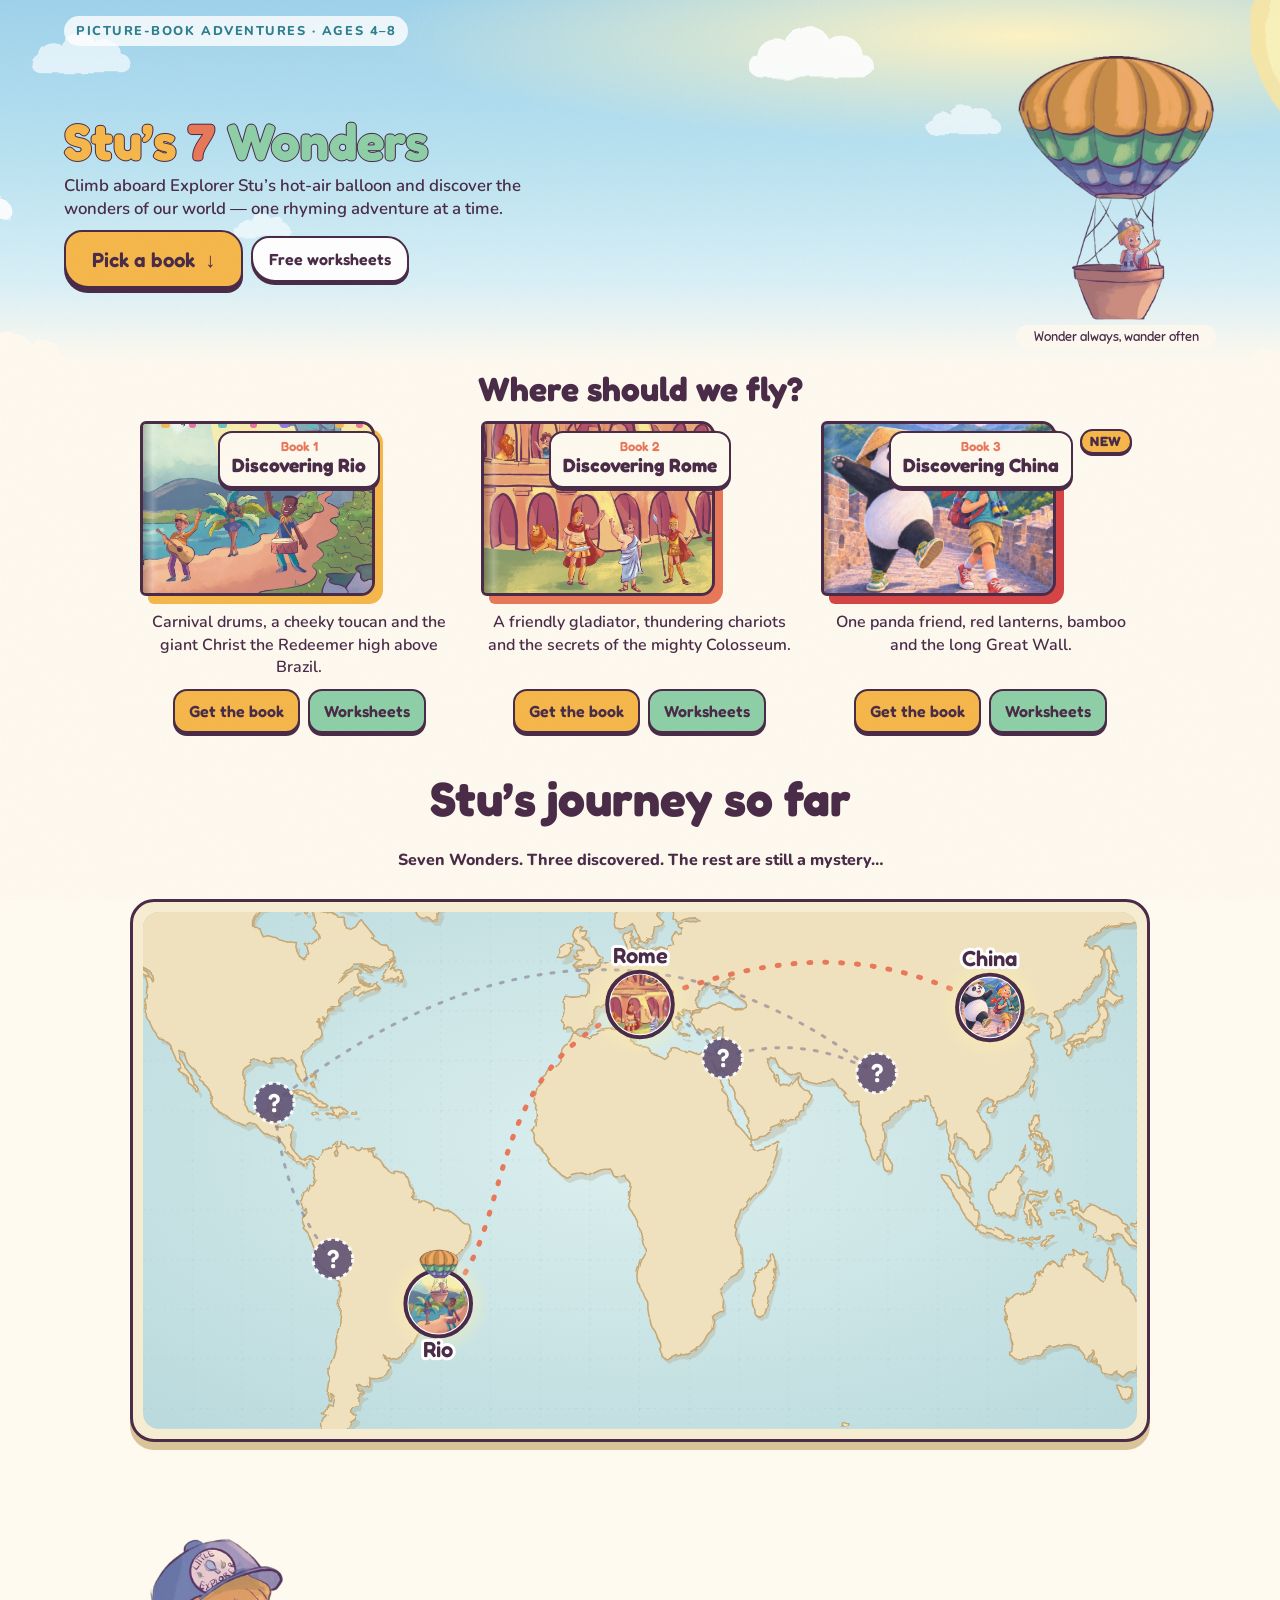
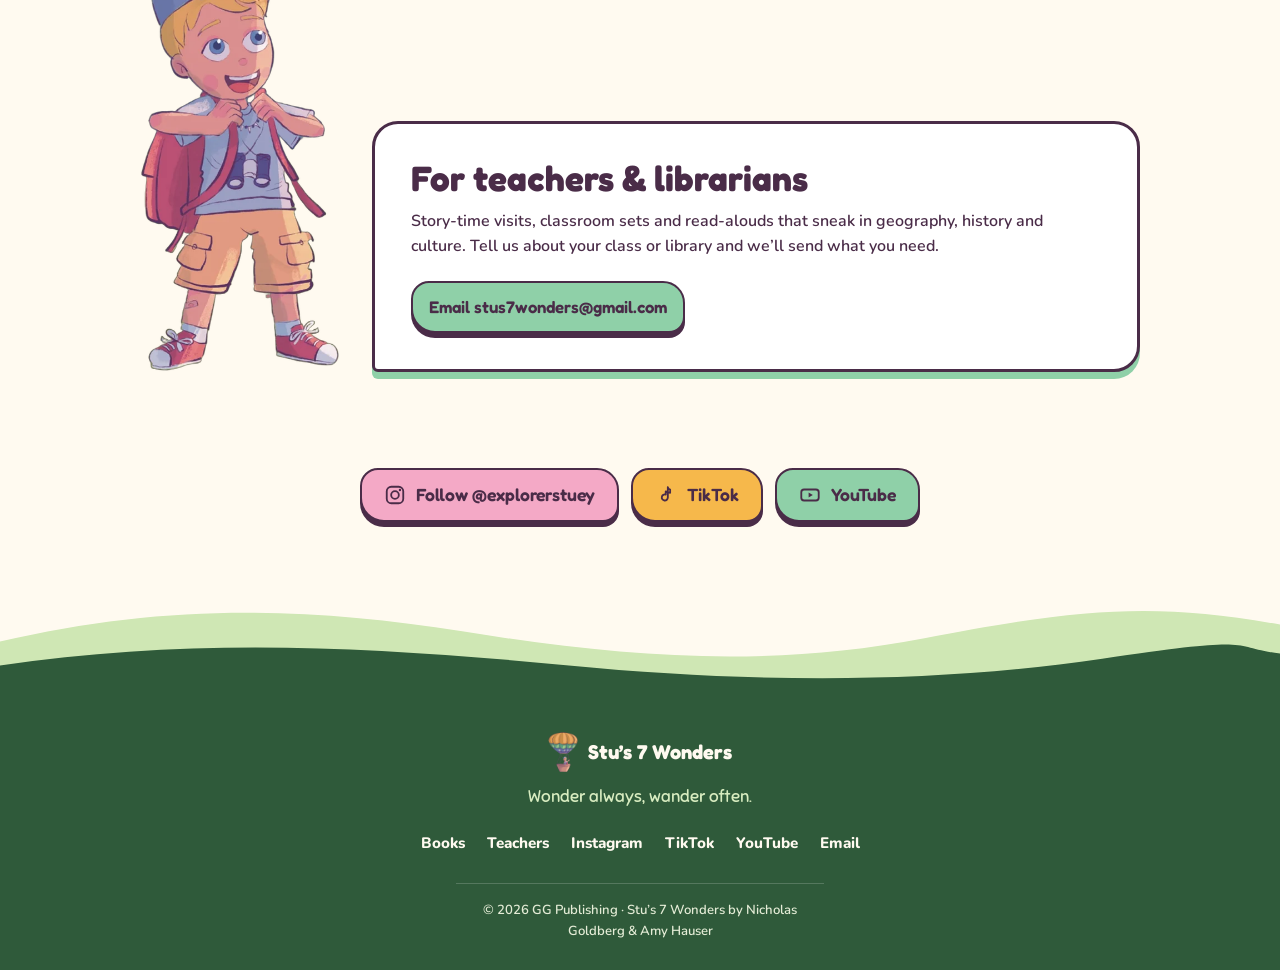
==== commit c0ceef9c: "Remove illustrator credit for Tania Ortiz Drop the footer credit and the illustrator field on all th" ====
--- a/index.html
+++ b/index.html
@@ -28,7 +28,7 @@
 <link rel="apple-touch-icon" href="apple-touch-icon.png">
 <link rel="manifest" href="site.webmanifest">
 <link rel="preload" as="image" href="assets/balloon.png" fetchpriority="high">
-<script type="application/ld+json">{"@context": "https://schema.org", "@graph": [{"@type": "WebSite", "@id": "https://explorerstu.com/#website", "url": "https://explorerstu.com/", "name": "Stu's 7 Wonders", "publisher": {"@id": "https://explorerstu.com/#gg-publishing"}, "inLanguage": "en"}, {"@type": "Person", "@id": "https://explorerstu.com/#nicholas-goldberg", "name": "Nicholas Goldberg", "url": "https://explorerstu.com/", "sameAs": ["https://www.instagram.com/explorerstuey/", "https://www.tiktok.com/@explorerstuey", "https://www.youtube.com/@explorerstuey"]}, {"@type": "Organization", "@id": "https://explorerstu.com/#gg-publishing", "name": "GG Publishing", "url": "https://explorerstu.com/", "logo": "https://explorerstu.com/icon-512.png", "email": "stus7wonders@gmail.com", "founder": {"@id": "https://explorerstu.com/#nicholas-goldberg"}, "sameAs": ["https://www.instagram.com/explorerstuey/", "https://www.tiktok.com/@explorerstuey", "https://www.youtube.com/@explorerstuey"]}, {"@type": "BookSeries", "@id": "https://explorerstu.com/#series", "name": "Stu's 7 Wonders", "author": {"@id": "https://explorerstu.com/#nicholas-goldberg"}}, {"@type": "Book", "@id": "https://explorerstu.com/#book-1", "name": "Stu's 7 Wonders: Discovering Rio", "isbn": "9798321642009", "identifier": [{"@type": "PropertyValue", "propertyID": "ASIN", "value": "B0CZY2JQ9W"}], "author": [{"@id": "https://explorerstu.com/#nicholas-goldberg"}, {"@type": "Person", "name": "Amy Hauser"}], "illustrator": {"@type": "Person", "name": "Tania Ortiz"}, "publisher": {"@id": "https://explorerstu.com/#gg-publishing"}, "bookFormat": "https://schema.org/Paperback", "numberOfPages": 30, "inLanguage": "en", "datePublished": "2024-04-03", "typicalAgeRange": "4-8", "genre": "Children's picture book", "isPartOf": {"@id": "https://explorerstu.com/#series"}, "position": 1, "about": "Christ the Redeemer, Rio de Janeiro, Brazil", "image": "https://explorerstu.com/assets/rio-art.webp", "description": "A rhyming picture book: Explorer Stu flies his hot-air balloon to Rio de Janeiro, joins Carnival and meets Christ the Redeemer with a friendly toucan.", "url": "https://www.amazon.com/dp/B0CZY2JQ9W", "offers": {"@type": "Offer", "url": "https://www.amazon.com/dp/B0CZY2JQ9W", "availability": "https://schema.org/InStock", "priceCurrency": "USD", "price": "11.99", "seller": {"@type": "Organization", "name": "Amazon.com"}}}, {"@type": "Book", "@id": "https://explorerstu.com/#book-2", "name": "Stu's 7 Wonders: Discovering Rome", "isbn": "9798313687445", "identifier": [{"@type": "PropertyValue", "propertyID": "ASIN", "value": "B0F18L943T"}], "author": [{"@id": "https://explorerstu.com/#nicholas-goldberg"}, {"@type": "Person", "name": "Amy Hauser"}], "illustrator": {"@type": "Person", "name": "Tania Ortiz"}, "publisher": {"@id": "https://explorerstu.com/#gg-publishing"}, "bookFormat": "https://schema.org/Paperback", "numberOfPages": 30, "inLanguage": "en", "datePublished": "2025-03-11", "typicalAgeRange": "4-8", "genre": "Children's picture book", "isPartOf": {"@id": "https://explorerstu.com/#series"}, "position": 2, "about": "The Colosseum, Rome, Italy", "image": "https://explorerstu.com/assets/rome-art.webp", "description": "A rhyming picture book: Explorer Stu lands in Rome, where a friendly gladiator shares the secrets of the Colosseum.", "url": "https://www.amazon.com/dp/B0F18L943T", "offers": {"@type": "Offer", "url": "https://www.amazon.com/dp/B0F18L943T", "availability": "https://schema.org/InStock", "priceCurrency": "USD", "price": "11.99", "seller": {"@type": "Organization", "name": "Amazon.com"}}}, {"@type": "Book", "@id": "https://explorerstu.com/#book-3", "name": "Stu's 7 Wonders: Discovering China", "isbn": "9798140250034", "identifier": [{"@type": "PropertyValue", "propertyID": "ASIN", "value": "B0HQNKV8B5"}], "author": [{"@id": "https://explorerstu.com/#nicholas-goldberg"}, {"@type": "Person", "name": "Amy Hauser"}], "illustrator": {"@type": "Person", "name": "Tania Ortiz"}, "publisher": {"@id": "https://explorerstu.com/#gg-publishing"}, "bookFormat": "https://schema.org/Paperback", "inLanguage": "en", "typicalAgeRange": "4-8", "genre": "Children's picture book", "isPartOf": {"@id": "https://explorerstu.com/#series"}, "position": 3, "about": "The Great Wall of China", "image": "https://explorerstu.com/assets/china-cover.webp", "description": "A rhyming picture book: Explorer Stu flies to China, meets a panda friend, and walks the Great Wall.", "url": "https://www.amazon.com/dp/B0HQNKV8B5", "offers": {"@type": "Offer", "url": "https://www.amazon.com/dp/B0HQNKV8B5", "availability": "https://schema.org/InStock", "seller": {"@type": "Organization", "name": "Amazon.com"}}}]}</script>
+<script type="application/ld+json">{"@context": "https://schema.org", "@graph": [{"@type": "WebSite", "@id": "https://explorerstu.com/#website", "url": "https://explorerstu.com/", "name": "Stu's 7 Wonders", "publisher": {"@id": "https://explorerstu.com/#gg-publishing"}, "inLanguage": "en"}, {"@type": "Person", "@id": "https://explorerstu.com/#nicholas-goldberg", "name": "Nicholas Goldberg", "url": "https://explorerstu.com/", "sameAs": ["https://www.instagram.com/explorerstuey/", "https://www.tiktok.com/@explorerstuey", "https://www.youtube.com/@explorerstuey"]}, {"@type": "Organization", "@id": "https://explorerstu.com/#gg-publishing", "name": "GG Publishing", "url": "https://explorerstu.com/", "logo": "https://explorerstu.com/icon-512.png", "email": "stus7wonders@gmail.com", "founder": {"@id": "https://explorerstu.com/#nicholas-goldberg"}, "sameAs": ["https://www.instagram.com/explorerstuey/", "https://www.tiktok.com/@explorerstuey", "https://www.youtube.com/@explorerstuey"]}, {"@type": "BookSeries", "@id": "https://explorerstu.com/#series", "name": "Stu's 7 Wonders", "author": {"@id": "https://explorerstu.com/#nicholas-goldberg"}}, {"@type": "Book", "@id": "https://explorerstu.com/#book-1", "name": "Stu's 7 Wonders: Discovering Rio", "isbn": "9798321642009", "identifier": [{"@type": "PropertyValue", "propertyID": "ASIN", "value": "B0CZY2JQ9W"}], "author": [{"@id": "https://explorerstu.com/#nicholas-goldberg"}, {"@type": "Person", "name": "Amy Hauser"}], "publisher": {"@id": "https://explorerstu.com/#gg-publishing"}, "bookFormat": "https://schema.org/Paperback", "numberOfPages": 30, "inLanguage": "en", "datePublished": "2024-04-03", "typicalAgeRange": "4-8", "genre": "Children's picture book", "isPartOf": {"@id": "https://explorerstu.com/#series"}, "position": 1, "about": "Christ the Redeemer, Rio de Janeiro, Brazil", "image": "https://explorerstu.com/assets/rio-art.webp", "description": "A rhyming picture book: Explorer Stu flies his hot-air balloon to Rio de Janeiro, joins Carnival and meets Christ the Redeemer with a friendly toucan.", "url": "https://www.amazon.com/dp/B0CZY2JQ9W", "offers": {"@type": "Offer", "url": "https://www.amazon.com/dp/B0CZY2JQ9W", "availability": "https://schema.org/InStock", "priceCurrency": "USD", "price": "11.99", "seller": {"@type": "Organization", "name": "Amazon.com"}}}, {"@type": "Book", "@id": "https://explorerstu.com/#book-2", "name": "Stu's 7 Wonders: Discovering Rome", "isbn": "9798313687445", "identifier": [{"@type": "PropertyValue", "propertyID": "ASIN", "value": "B0F18L943T"}], "author": [{"@id": "https://explorerstu.com/#nicholas-goldberg"}, {"@type": "Person", "name": "Amy Hauser"}], "publisher": {"@id": "https://explorerstu.com/#gg-publishing"}, "bookFormat": "https://schema.org/Paperback", "numberOfPages": 30, "inLanguage": "en", "datePublished": "2025-03-11", "typicalAgeRange": "4-8", "genre": "Children's picture book", "isPartOf": {"@id": "https://explorerstu.com/#series"}, "position": 2, "about": "The Colosseum, Rome, Italy", "image": "https://explorerstu.com/assets/rome-art.webp", "description": "A rhyming picture book: Explorer Stu lands in Rome, where a friendly gladiator shares the secrets of the Colosseum.", "url": "https://www.amazon.com/dp/B0F18L943T", "offers": {"@type": "Offer", "url": "https://www.amazon.com/dp/B0F18L943T", "availability": "https://schema.org/InStock", "priceCurrency": "USD", "price": "11.99", "seller": {"@type": "Organization", "name": "Amazon.com"}}}, {"@type": "Book", "@id": "https://explorerstu.com/#book-3", "name": "Stu's 7 Wonders: Discovering China", "isbn": "9798140250034", "identifier": [{"@type": "PropertyValue", "propertyID": "ASIN", "value": "B0HQNKV8B5"}], "author": [{"@id": "https://explorerstu.com/#nicholas-goldberg"}, {"@type": "Person", "name": "Amy Hauser"}], "publisher": {"@id": "https://explorerstu.com/#gg-publishing"}, "bookFormat": "https://schema.org/Paperback", "inLanguage": "en", "typicalAgeRange": "4-8", "genre": "Children's picture book", "isPartOf": {"@id": "https://explorerstu.com/#series"}, "position": 3, "about": "The Great Wall of China", "image": "https://explorerstu.com/assets/china-cover.webp", "description": "A rhyming picture book: Explorer Stu flies to China, meets a panda friend, and walks the Great Wall.", "url": "https://www.amazon.com/dp/B0HQNKV8B5", "offers": {"@type": "Offer", "url": "https://www.amazon.com/dp/B0HQNKV8B5", "availability": "https://schema.org/InStock", "seller": {"@type": "Organization", "name": "Amazon.com"}}}]}</script>
 <link rel="preload" as="font" type="font/woff2" href="fonts/Fredoka.woff2" crossorigin>
 <link rel="preload" as="font" type="font/woff2" href="fonts/Nunito.woff2" crossorigin>
 <link rel="stylesheet" href="style.css">
@@ -189,7 +189,7 @@
     <nav class="foot-nav" aria-label="Footer">
       <a href="#books">Books</a><a href="#teachers">Teachers</a><a href="https://www.instagram.com/explorerstuey/" target="_blank" rel="noopener">Instagram</a><a href="https://www.tiktok.com/@explorerstuey" target="_blank" rel="noopener">TikTok</a><a href="https://www.youtube.com/@explorerstuey" target="_blank" rel="noopener">YouTube</a><a href="mailto:stus7wonders@gmail.com">Email</a>
     </nav>
-    <p class="foot-credit">© 2026 GG Publishing · <cite>Stu’s 7 Wonders</cite> by Nicholas Goldberg &amp; Amy Hauser · Illustrated by Tania Ortiz</p>
+    <p class="foot-credit">© 2026 GG Publishing · <cite>Stu’s 7 Wonders</cite> by Nicholas Goldberg &amp; Amy Hauser</p>
   </div>
 </footer>
 <script src="main.js" defer></script>
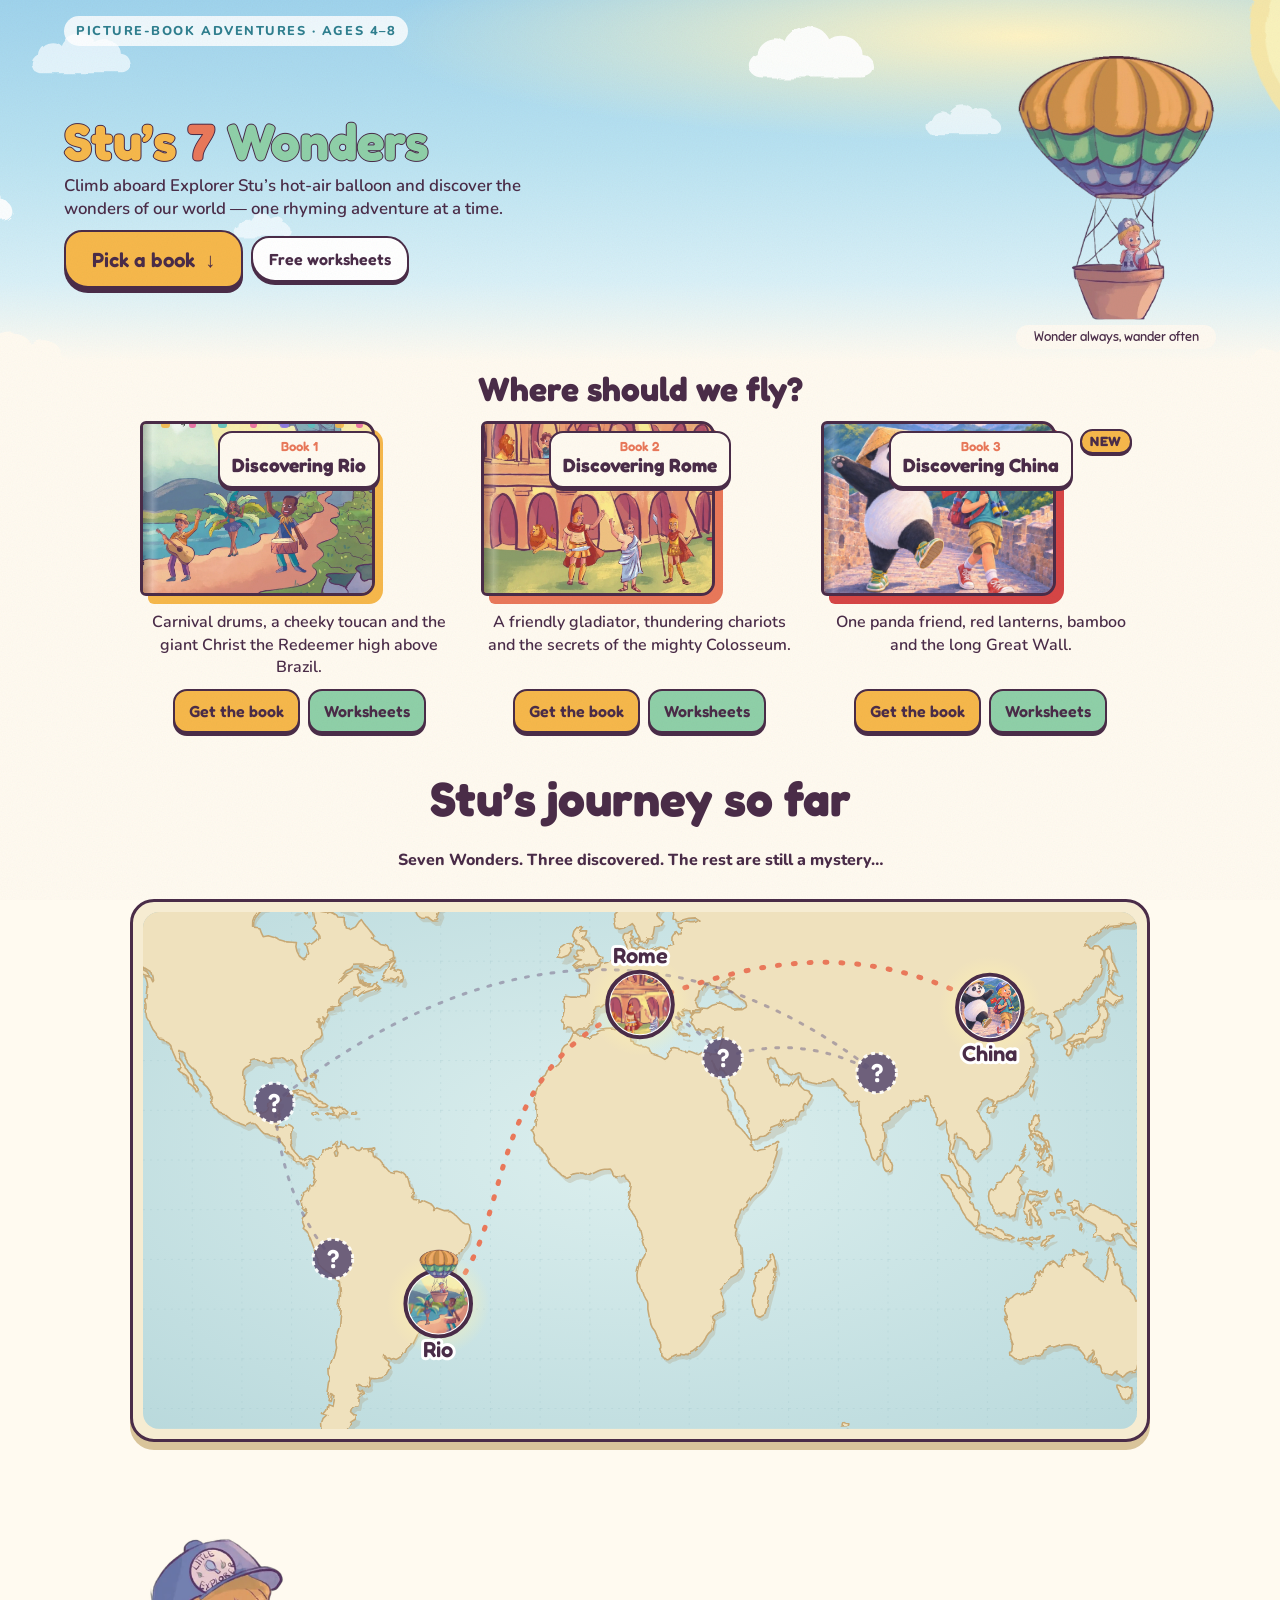
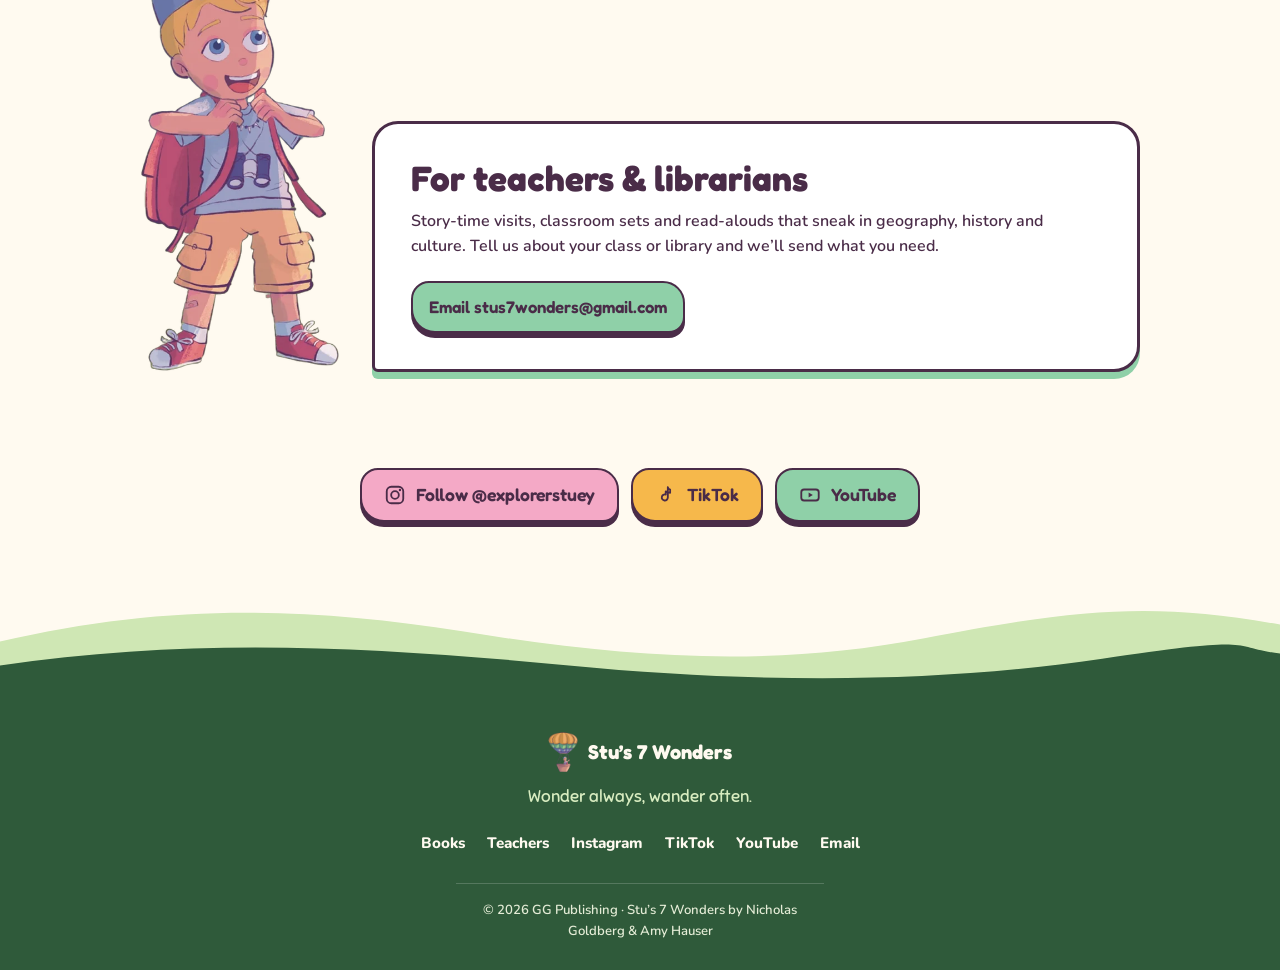
==== commit 7761a81c: "Move the China map label below its marker The balloon at the end of the trail was covering the label" ====
--- a/index.html
+++ b/index.html
@@ -139,7 +139,7 @@
         <path id="route" class="route" d="M297 394 C 380 330, 330 160, 500 93 C 640 36, 740 36, 852 96"/>
         <path id="routeDash" class="route-dash" d="M297 394 C 380 330, 330 160, 500 93 C 640 36, 740 36, 852 96"/>
         <g class="pin lit" transform="translate(297 394)"><circle r="52" fill="url(#glow)" class="halo"/><circle r="33" fill="#fff"/><image role="img" aria-label="Rio: Christ the Redeemer" href="assets/rio-art.webp" x="-55" y="-40" width="110" height="80" clip-path="url(#pinclip)"/><text y="54">Rio</text></g>
-        <g class="pin lit" transform="translate(500 93)"><circle r="52" fill="url(#glow)" class="halo"/><circle r="33" fill="#fff"/><image role="img" aria-label="Rome: the Colosseum" href="assets/rome-art.webp" x="-55" y="-41" width="110" height="82" clip-path="url(#pinclip)"/><text y="-42">Rome</text></g><g class="pin lit" transform="translate(852 96)"><circle r="52" fill="url(#glow)" class="halo"/><circle r="33" fill="#fff"/><image role="img" aria-label="China: the Great Wall" href="assets/china-cover.webp" x="-48" y="-40" width="96" height="80" clip-path="url(#pinclip)"/><text y="-42">China</text></g>
+        <g class="pin lit" transform="translate(500 93)"><circle r="52" fill="url(#glow)" class="halo"/><circle r="33" fill="#fff"/><image role="img" aria-label="Rome: the Colosseum" href="assets/rome-art.webp" x="-55" y="-41" width="110" height="82" clip-path="url(#pinclip)"/><text y="-42">Rome</text></g><g class="pin lit" transform="translate(852 96)"><circle r="52" fill="url(#glow)" class="halo"/><circle r="33" fill="#fff"/><image role="img" aria-label="China: the Great Wall" href="assets/china-cover.webp" x="-48" y="-40" width="96" height="80" clip-path="url(#pinclip)"/><text y="54">China</text></g>
         <g class="pin mystery" transform="translate(583 147)"><circle r="20"/><text class="q" y="9">?</text></g>
         <g class="pin mystery" transform="translate(738 162)"><circle r="20"/><text class="q" y="9">?</text></g>
         <g class="pin mystery" transform="translate(132 192)"><circle r="20"/><text class="q" y="9">?</text></g>
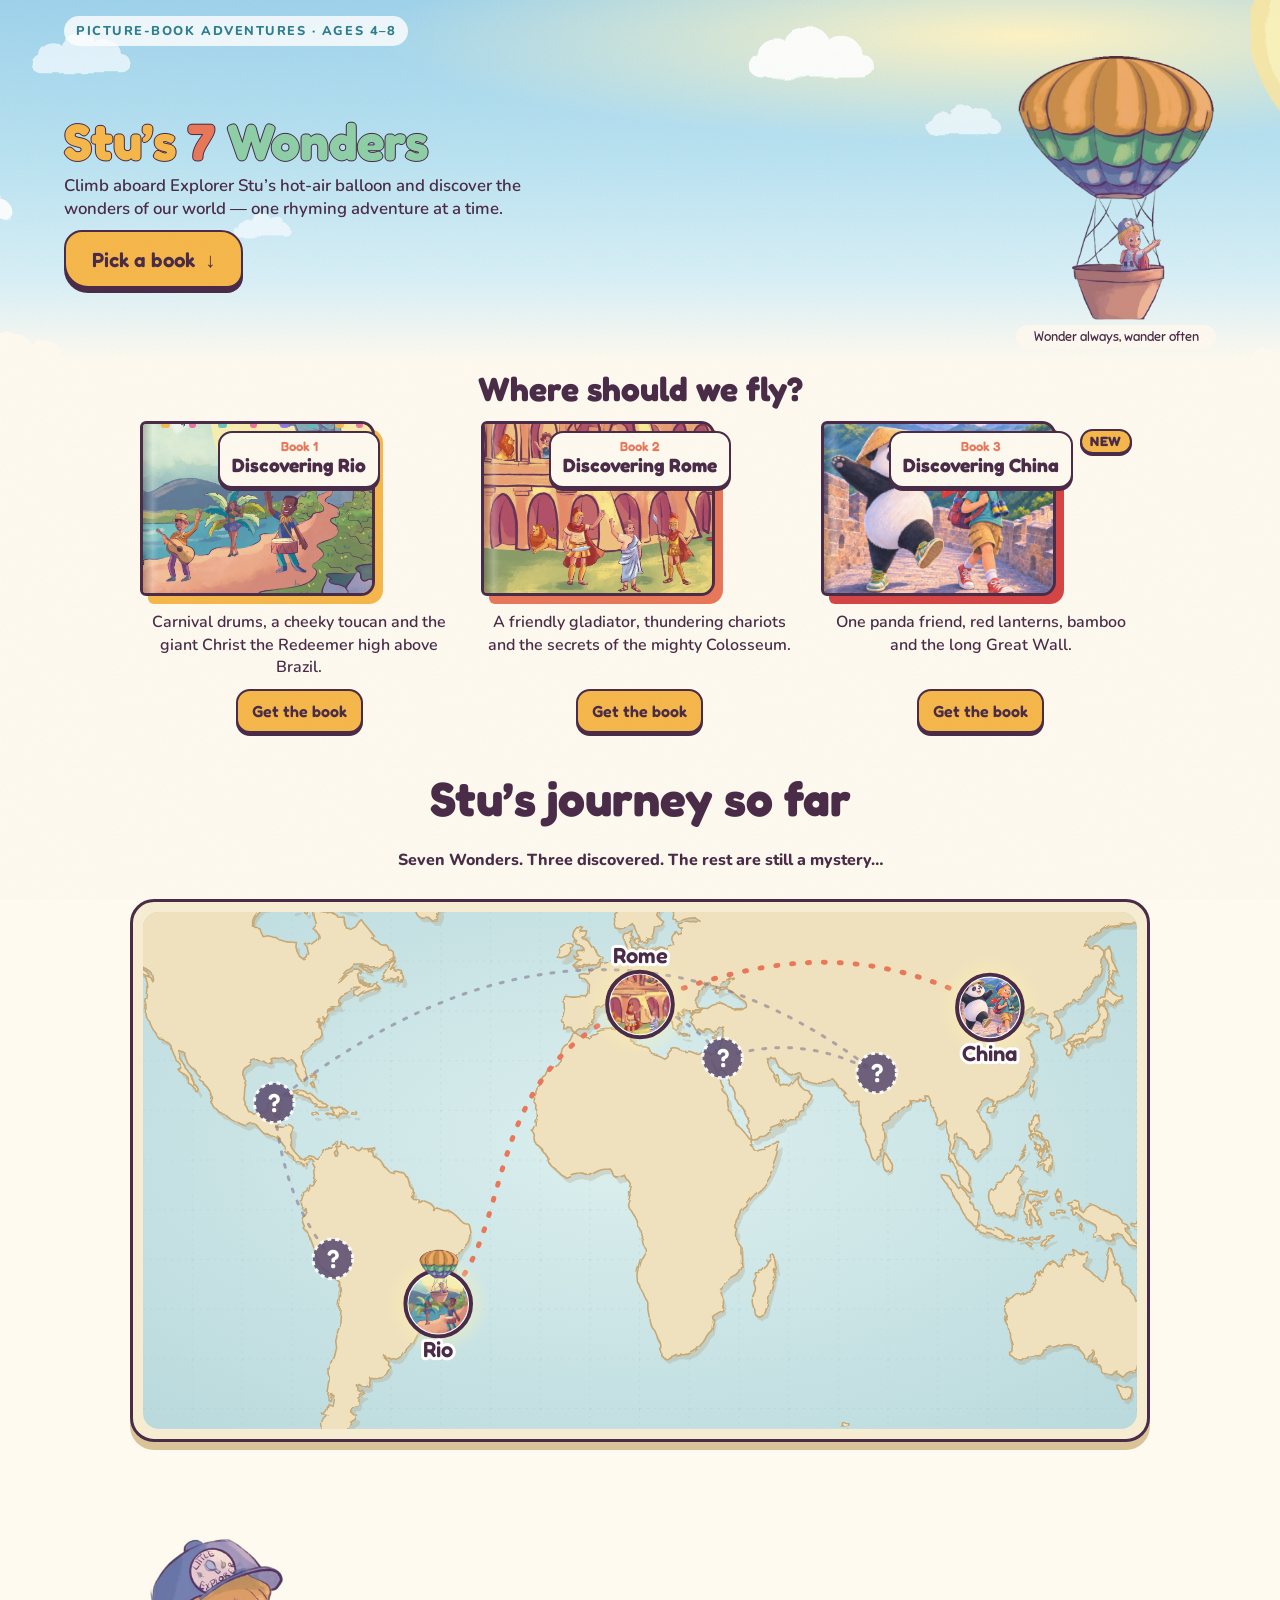
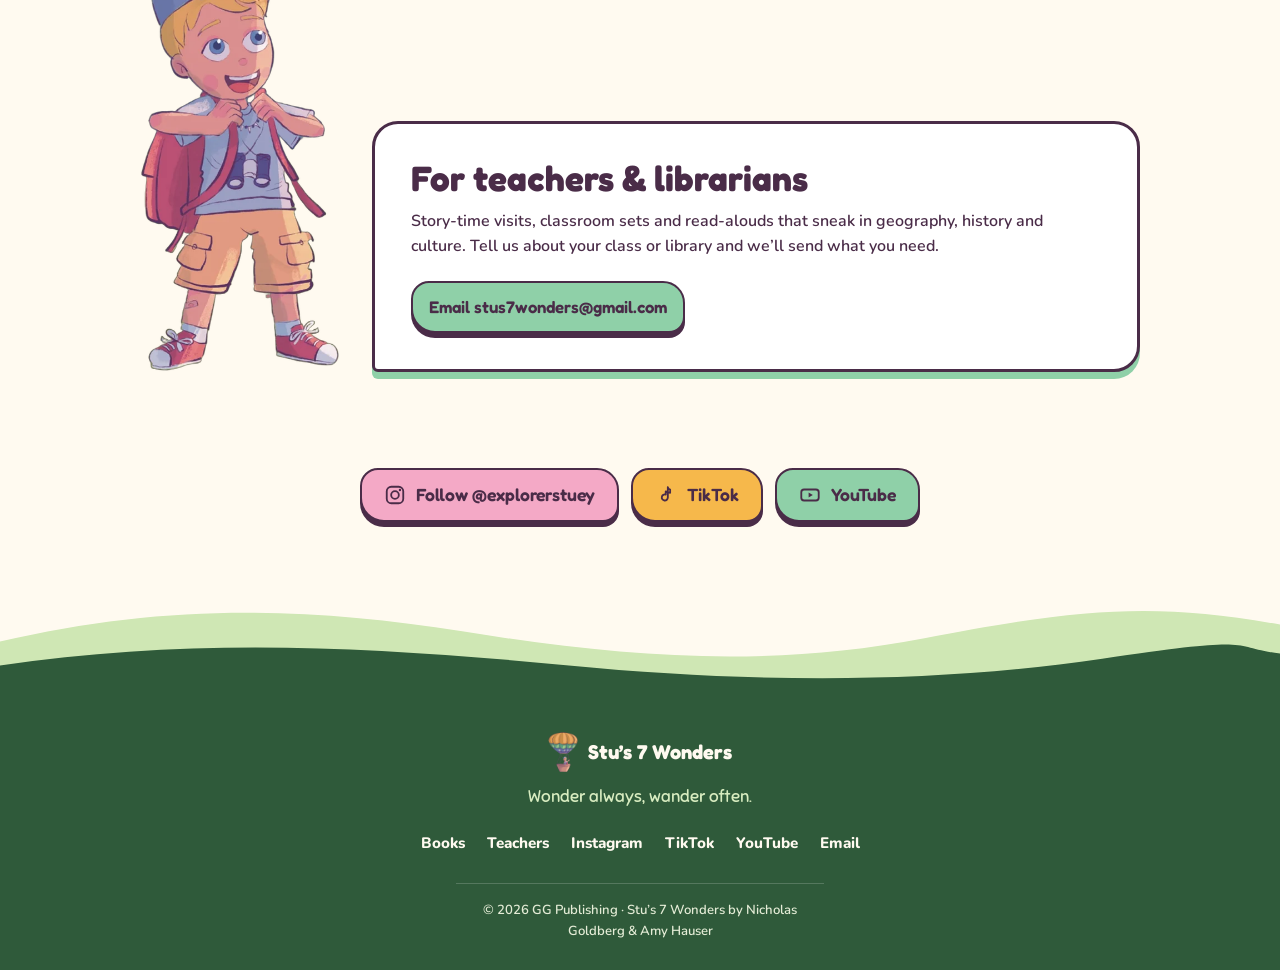
==== commit 26f085d9: "Unlink the worksheets from the live site Remove the homepage worksheet buttons and sitemap entries. " ====
--- a/index.html
+++ b/index.html
@@ -55,7 +55,6 @@
     <p class="sub">Climb aboard Explorer Stu’s hot-air balloon and discover the wonders of our world — one rhyming adventure at a time.</p>
     <div class="hero-actions">
       <a class="btn hero-pick" href="#books">Pick a book <span>↓</span></a>
-      <a class="btn hero-worksheets" href="#worksheets">Free worksheets</a>
     </div>
   </div>
 
@@ -76,7 +75,7 @@
 <main>
   <section id="books" class="books">
     <h2>Where should we fly?</h2>
-    <div class="book-grid" id="worksheets">
+    <div class="book-grid">
       <article class="book" style="--tint:#f6b84b">
         <div class="cover-wrap">
           <div class="cover tilt">
@@ -88,7 +87,7 @@
         <div class="book-body">
           <h3 class="title-card"><small>Book 1</small><b>Discovering Rio</b></h3>
           <p>Carnival drums, a cheeky toucan and the giant Christ the Redeemer high above Brazil.</p>
-          <div class="btn-row"><a class="btn" aria-label="Get Discovering Rio on Amazon" href="https://www.amazon.com/dp/B0CZY2JQ9W" target="_blank" rel="noopener">Get the book</a><a class="btn alt" href="worksheets/rio/" aria-label="Free interactive Rio worksheets">Worksheets</a></div>
+          <div class="btn-row"><a class="btn" aria-label="Get Discovering Rio on Amazon" href="https://www.amazon.com/dp/B0CZY2JQ9W" target="_blank" rel="noopener">Get the book</a></div>
         </div>
       </article>
       <article class="book" style="--tint:#e9785a">
@@ -101,7 +100,7 @@
         <div class="book-body">
           <h3 class="title-card"><small>Book 2</small><b>Discovering Rome</b></h3>
           <p>A friendly gladiator, thundering chariots and the secrets of the mighty Colosseum.</p>
-          <div class="btn-row"><a class="btn" aria-label="Get Discovering Rome on Amazon" href="https://www.amazon.com/dp/B0F18L943T" target="_blank" rel="noopener">Get the book</a><a class="btn alt" href="worksheets/rome/" aria-label="Free interactive Rome worksheets">Worksheets</a></div>
+          <div class="btn-row"><a class="btn" aria-label="Get Discovering Rome on Amazon" href="https://www.amazon.com/dp/B0F18L943T" target="_blank" rel="noopener">Get the book</a></div>
         </div>
       </article>
       <article class="book" style="--tint:#d64545">
@@ -115,7 +114,7 @@
         <div class="book-body">
           <h3 class="title-card"><small>Book 3</small><b>Discovering China</b></h3>
           <p>One panda friend, red lanterns, bamboo and the long Great Wall.</p>
-          <div class="btn-row"><a class="btn" aria-label="Get Discovering China on Amazon" href="https://www.amazon.com/dp/B0HQNKV8B5" target="_blank" rel="noopener">Get the book</a><a class="btn alt" href="worksheets/china/" aria-label="Free interactive China worksheets">Worksheets</a></div>
+          <div class="btn-row"><a class="btn" aria-label="Get Discovering China on Amazon" href="https://www.amazon.com/dp/B0HQNKV8B5" target="_blank" rel="noopener">Get the book</a></div>
         </div>
       </article>
     </div>
--- a/style.css
+++ b/style.css
@@ -76,7 +76,6 @@
 .hero-actions{display:flex;flex-direction:column;align-items:stretch;gap:8px;margin-top:10px}
 .hero-pick{font-size:1.2rem;min-height:54px;padding:12px 18px;box-shadow:0 5px 0 var(--ink)}
 .hero-pick span{display:inline-block;animation:nudge 1.6s ease-in-out infinite}
-.hero-worksheets{background:#fff;font-size:.95rem;min-height:42px;padding:8px 14px;box-shadow:0 3px 0 var(--ink)}
 
 .balloon-wrap{grid-area:balloon;position:relative;z-index:4;width:min(34vw,148px);margin:0}
 .balloon-drift{transform-origin:50% 0;animation:drift 17s ease-in-out infinite}
@@ -108,7 +107,6 @@
 .btn:focus-visible{outline:3px dashed var(--teal);outline-offset:4px}
 .btn.alt{background:#8fd0a8}
 .btn.hero-pick{font-size:1.2rem;min-height:54px;padding:12px 18px;box-shadow:0 5px 0 var(--ink)}
-.btn.hero-worksheets{background:#fff;font-size:.95rem;min-height:42px;padding:8px 14px;box-shadow:0 3px 0 var(--ink)}
 .btn.insta{background:#f4a9c6}
 .btn svg{flex:none;width:22px;height:22px;display:block}
 @keyframes wiggle{20%{transform:scale(1.03)}40%{transform:scale(1.05)}60%{transform:scale(1.03)}80%{transform:scale(1.01)}}
@@ -119,7 +117,6 @@
 h2{font-size:clamp(2rem,8vw,3rem);text-align:center;margin-bottom:clamp(28px,5vw,44px)}
 .books{padding:8px 14px 28px;scroll-margin-top:8px}
 .books h2{font-size:clamp(1.45rem,5.5vw,2.1rem);margin:4px 0 10px}
-#worksheets{scroll-margin-top:8px}
 .book-grid{display:grid;gap:12px;grid-template-columns:1fr}
 .book{display:grid;grid-template-columns:112px minmax(0,1fr);grid-template-rows:auto auto auto;column-gap:12px;row-gap:3px;align-items:center;text-align:left}
 .book-body{display:contents}
@@ -195,7 +192,6 @@
  .balloon-wrap{width:200px}
  .hero-actions{flex-direction:row;align-items:center}
  .btn.hero-pick{font-size:1.28rem;min-height:58px;padding:14px 26px}
- .btn.hero-worksheets{font-size:1rem;min-height:46px;padding:10px 16px}
  .books{padding:6px 40px 40px}
  .books h2{margin-bottom:14px}
  .book-grid{grid-template-columns:repeat(3,minmax(0,1fr));gap:22px;align-items:stretch}
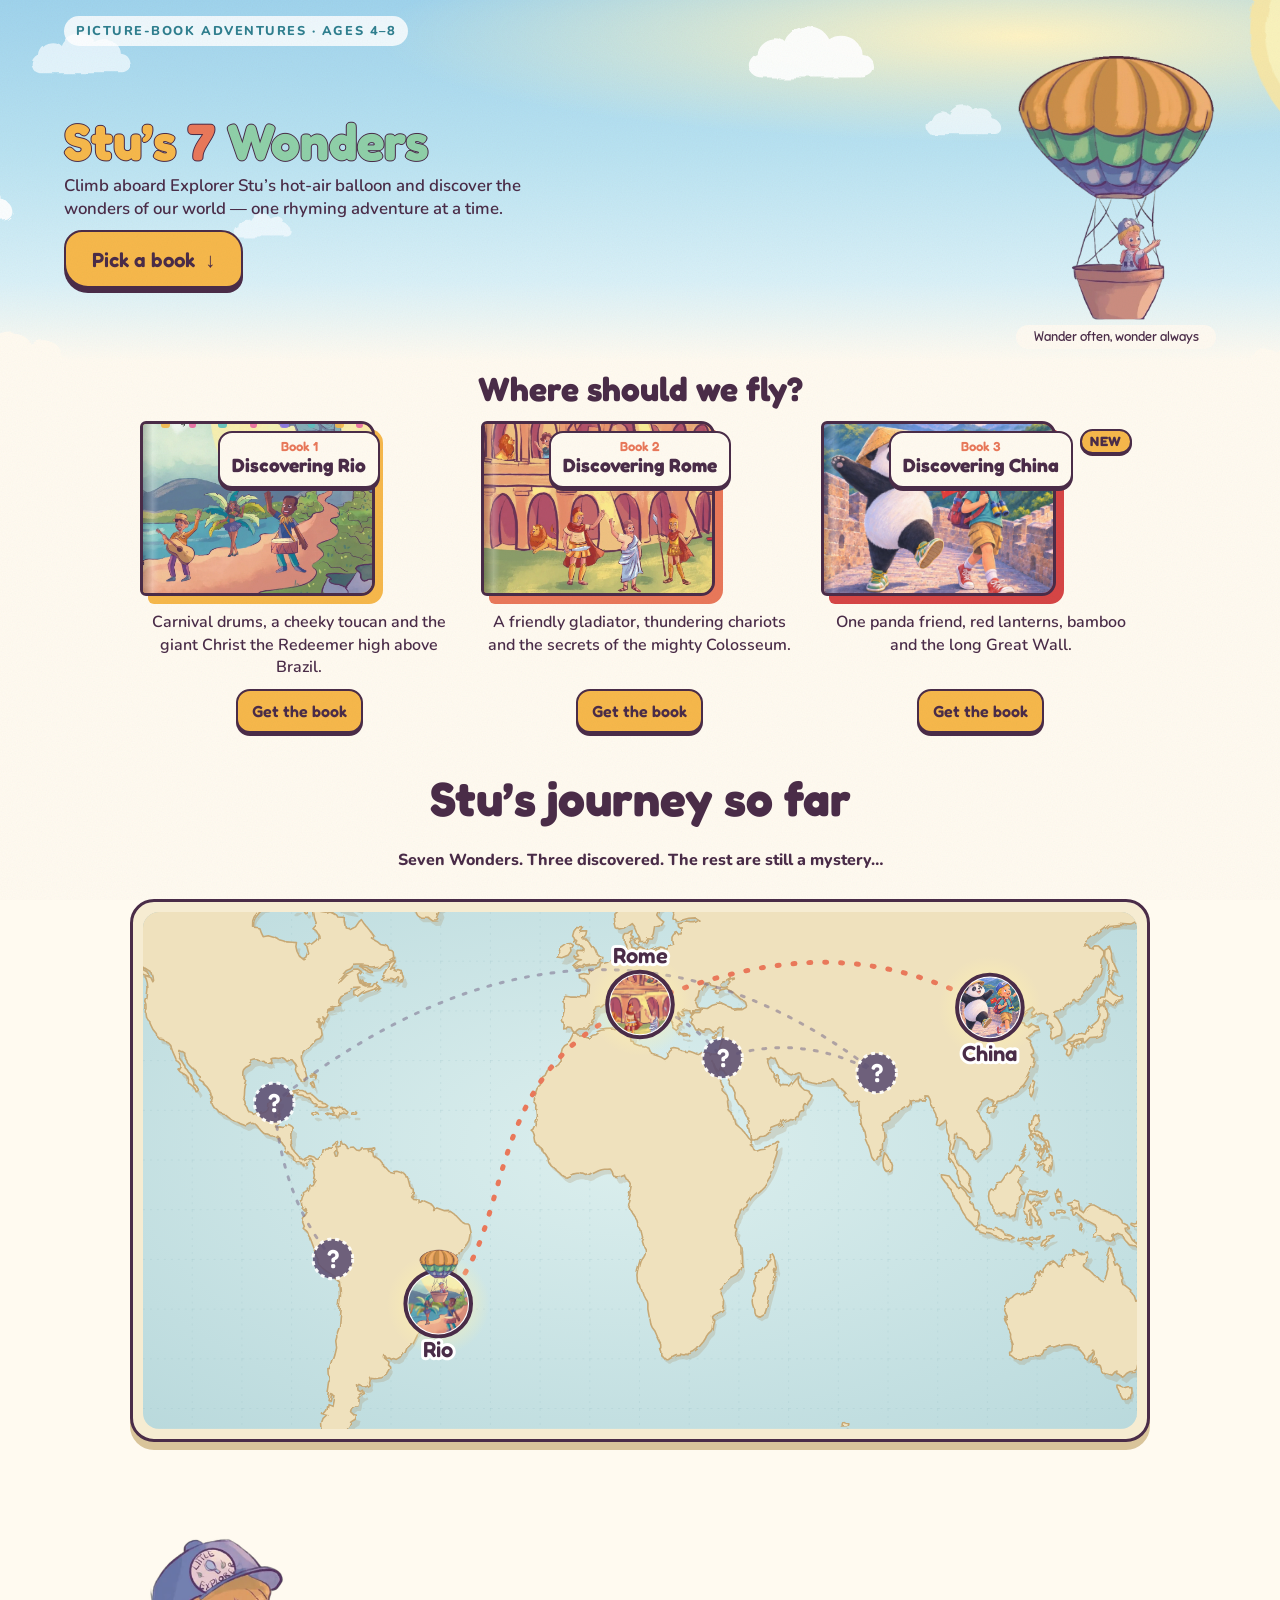
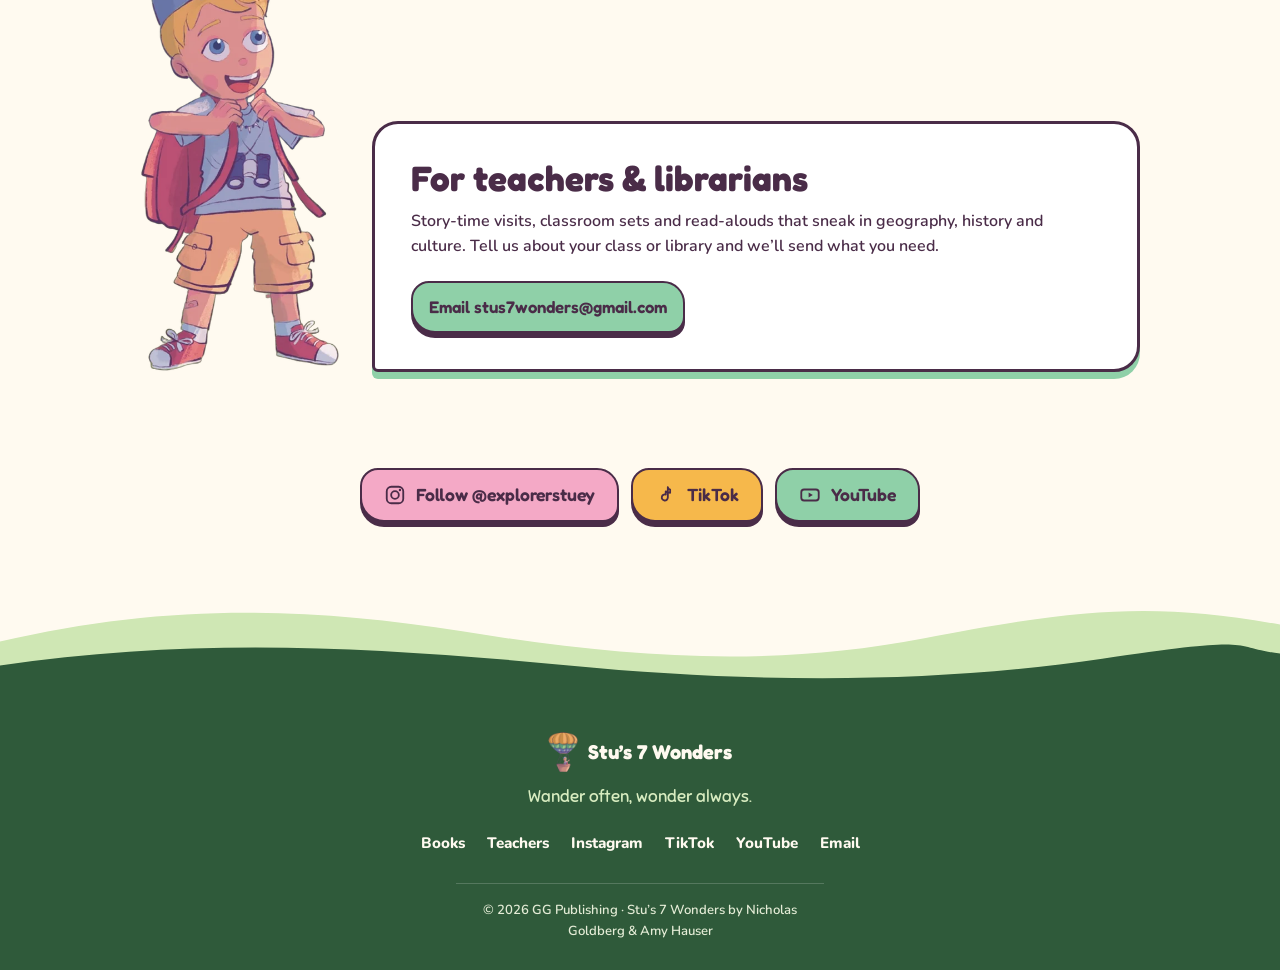
==== commit 8c6e2700: "Flip homepage tagline to Wander often, wonder always" ====
--- a/index.html
+++ b/index.html
@@ -64,7 +64,7 @@
         <img src="assets/balloon.png" width="569" height="761" fetchpriority="high" decoding="sync" alt="Explorer Stu waving from his hot-air balloon basket">
       </div>
     </div>
-    <p class="motto">Wonder always, wander often</p>
+    <p class="motto">Wander often, wonder always</p>
   </div>
 
   <div class="clouds near" data-depth=".6" aria-hidden="true">
@@ -184,7 +184,7 @@
       <img src="assets/balloon.png" width="569" height="761" alt="" loading="lazy" decoding="async">
       <span>Stu’s 7 Wonders</span>
     </a>
-    <p class="foot-motto">Wonder always, wander often.</p>
+    <p class="foot-motto">Wander often, wonder always.</p>
     <nav class="foot-nav" aria-label="Footer">
       <a href="#books">Books</a><a href="#teachers">Teachers</a><a href="https://www.instagram.com/explorerstuey/" target="_blank" rel="noopener">Instagram</a><a href="https://www.tiktok.com/@explorerstuey" target="_blank" rel="noopener">TikTok</a><a href="https://www.youtube.com/@explorerstuey" target="_blank" rel="noopener">YouTube</a><a href="mailto:stus7wonders@gmail.com">Email</a>
     </nav>
